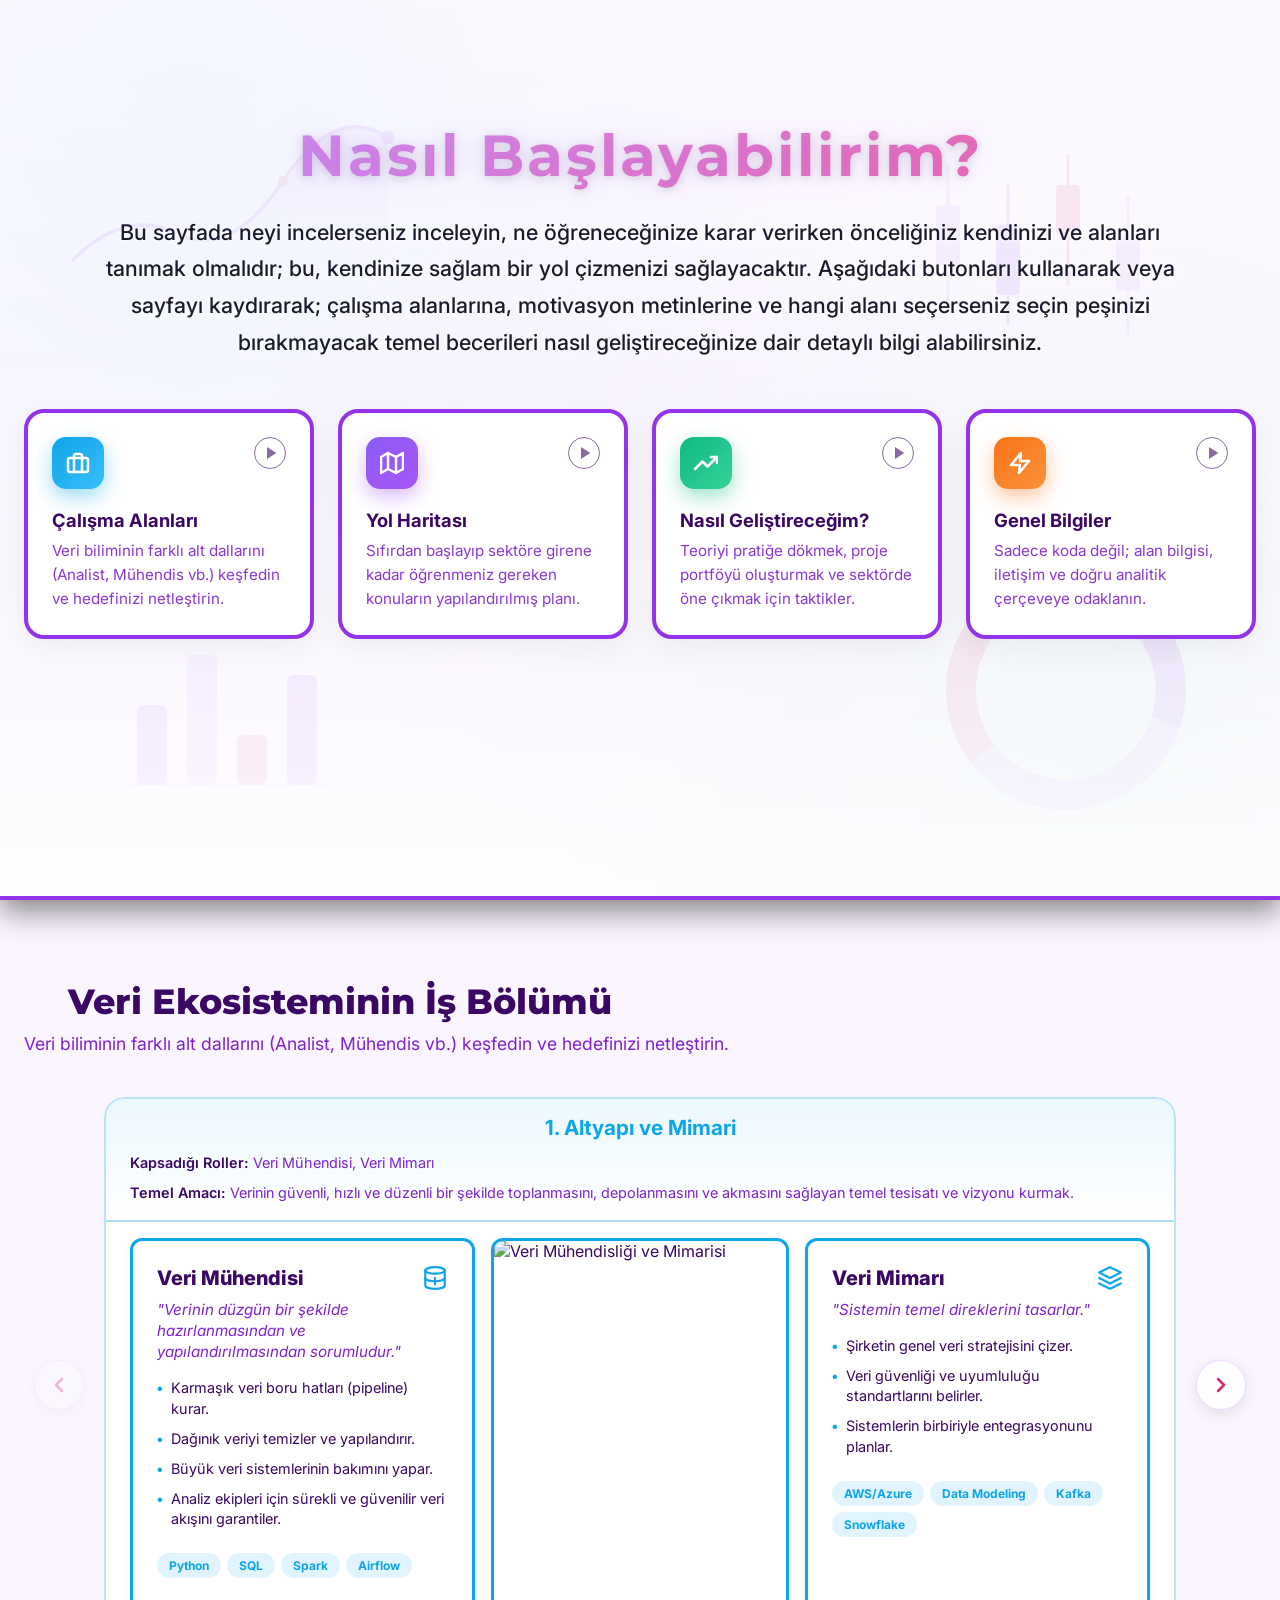
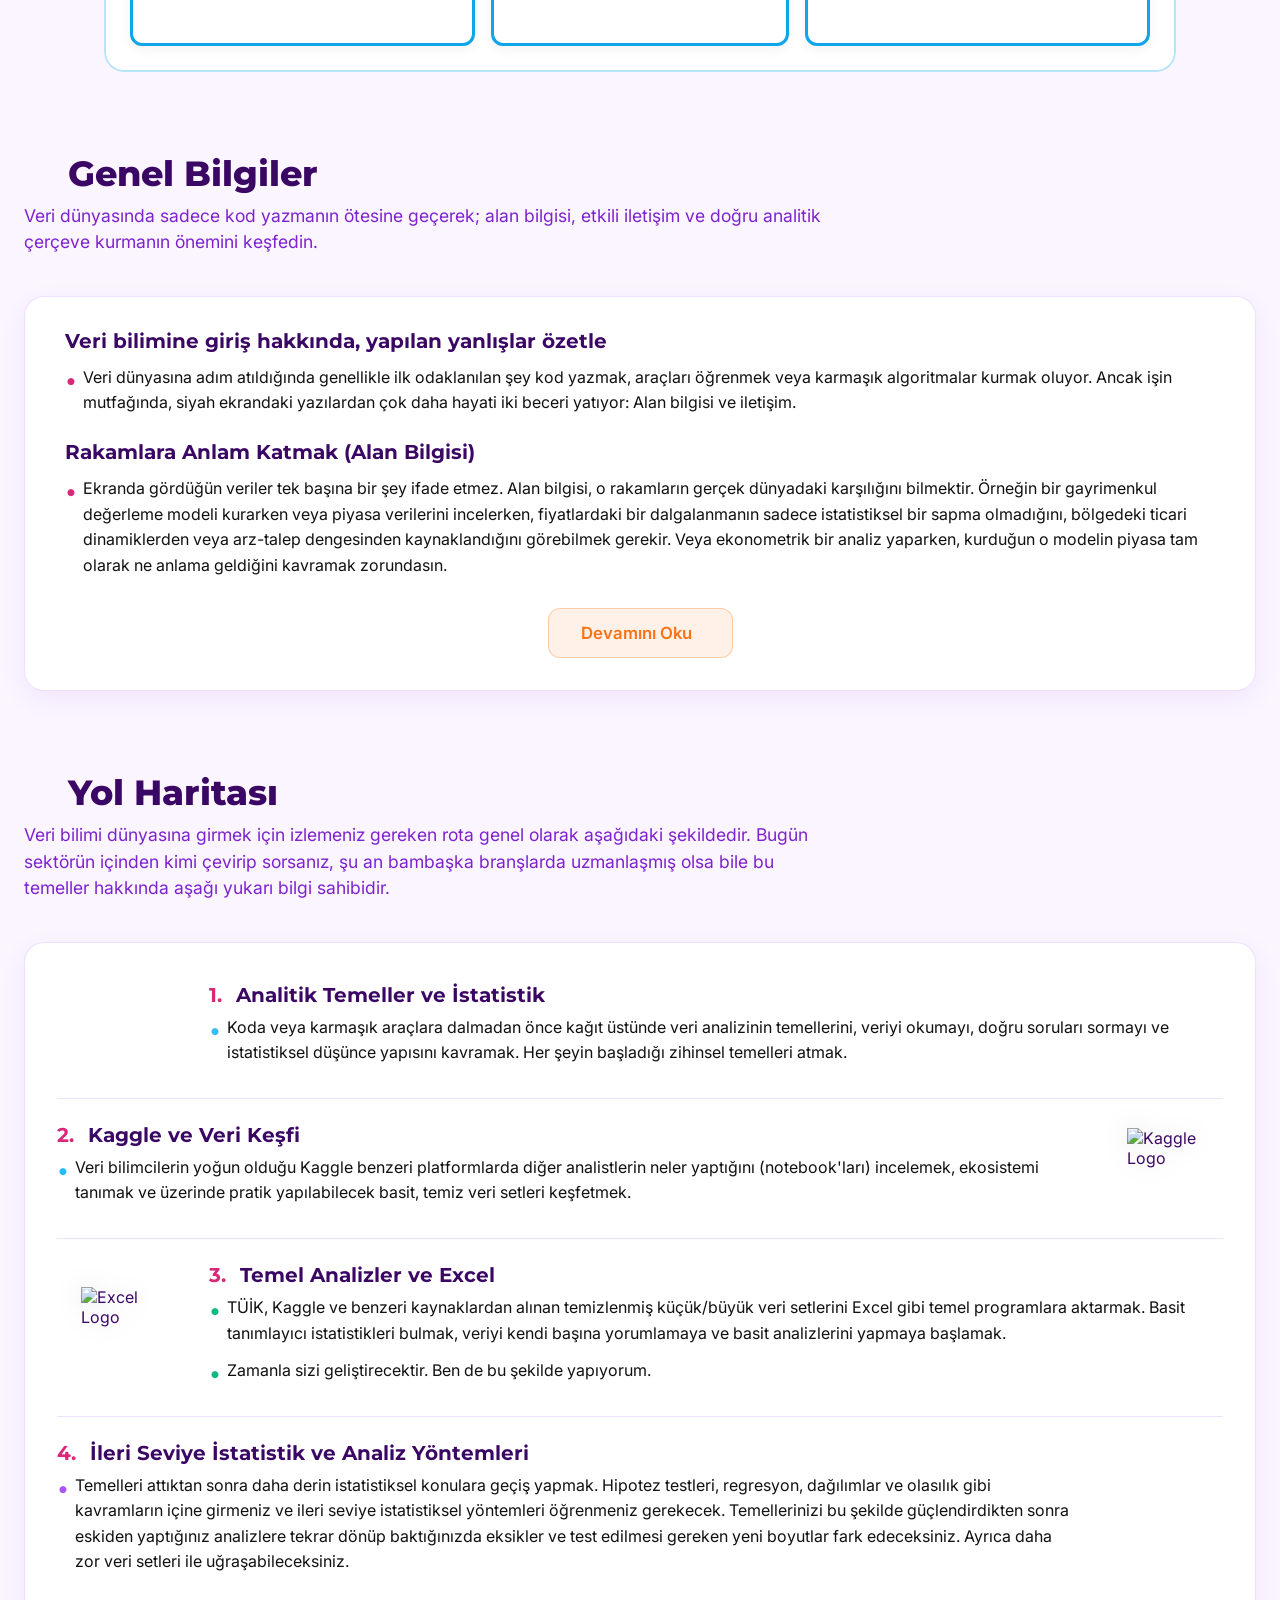
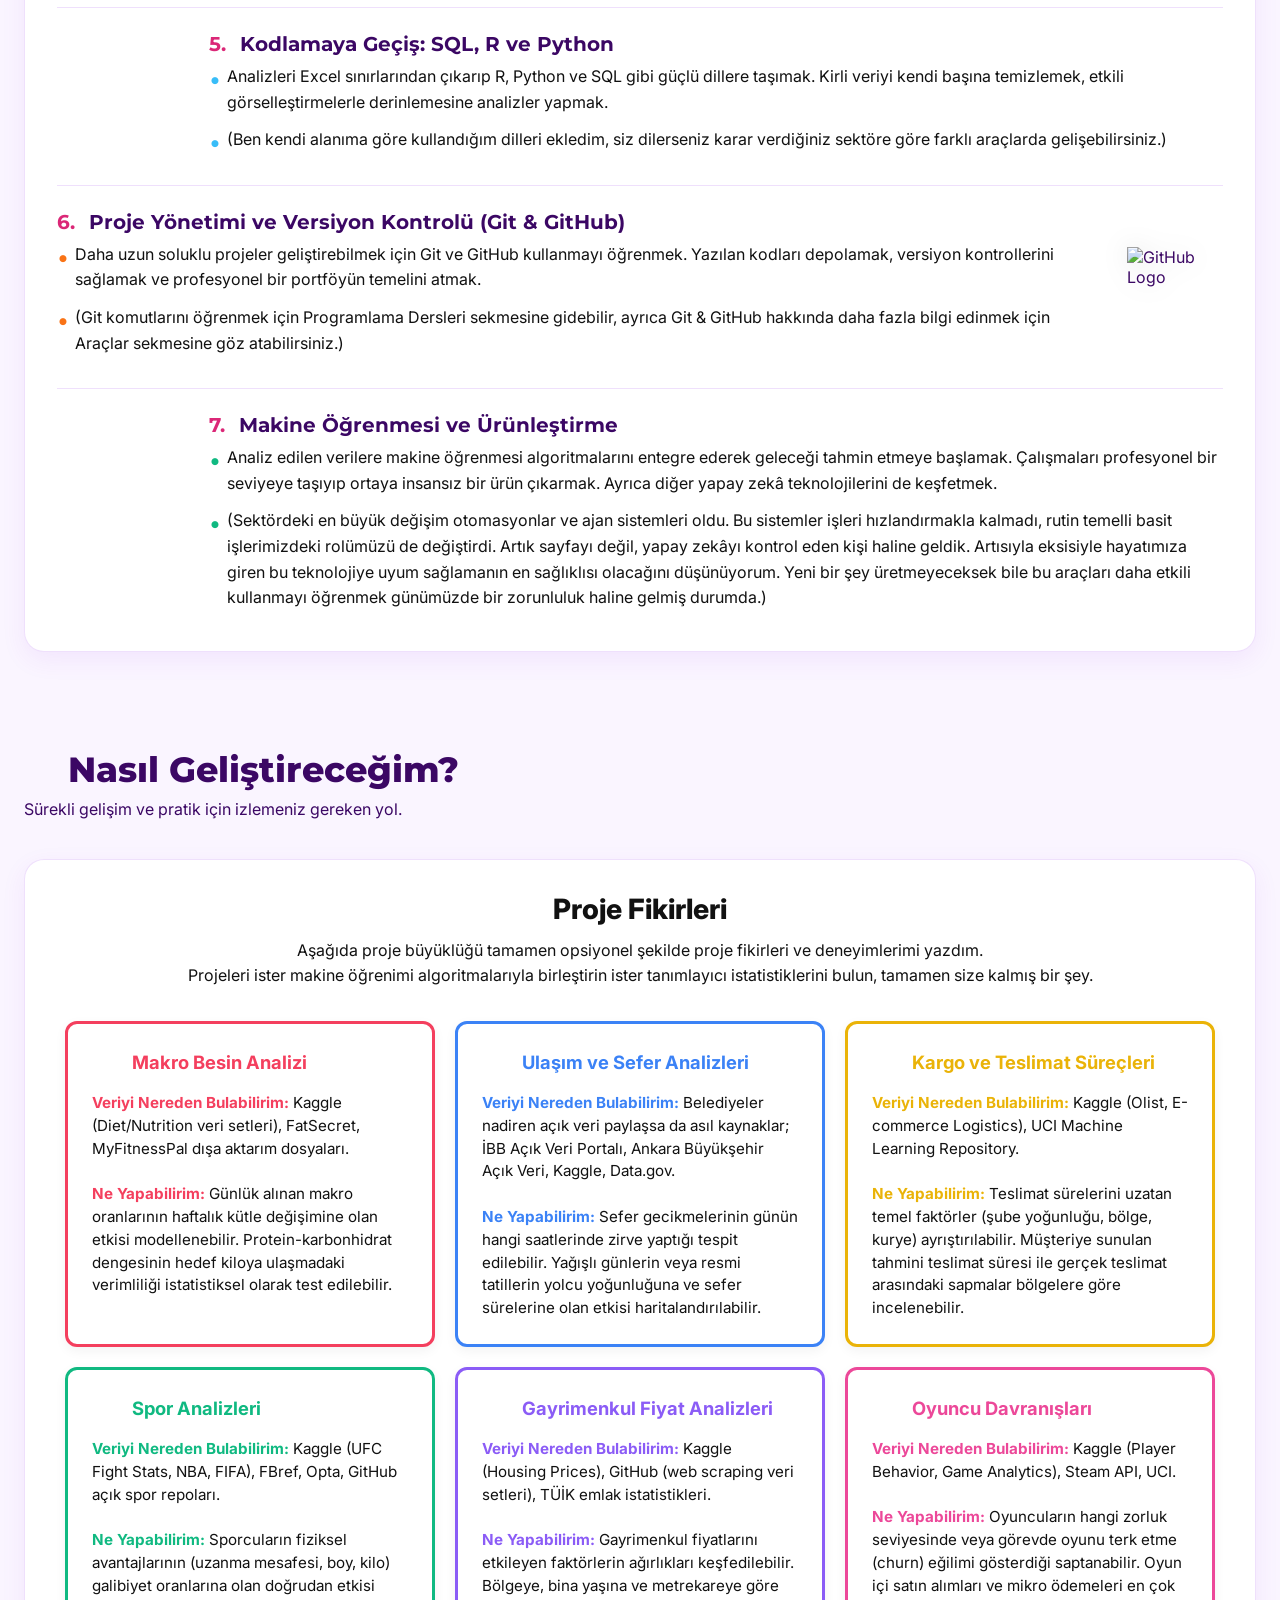
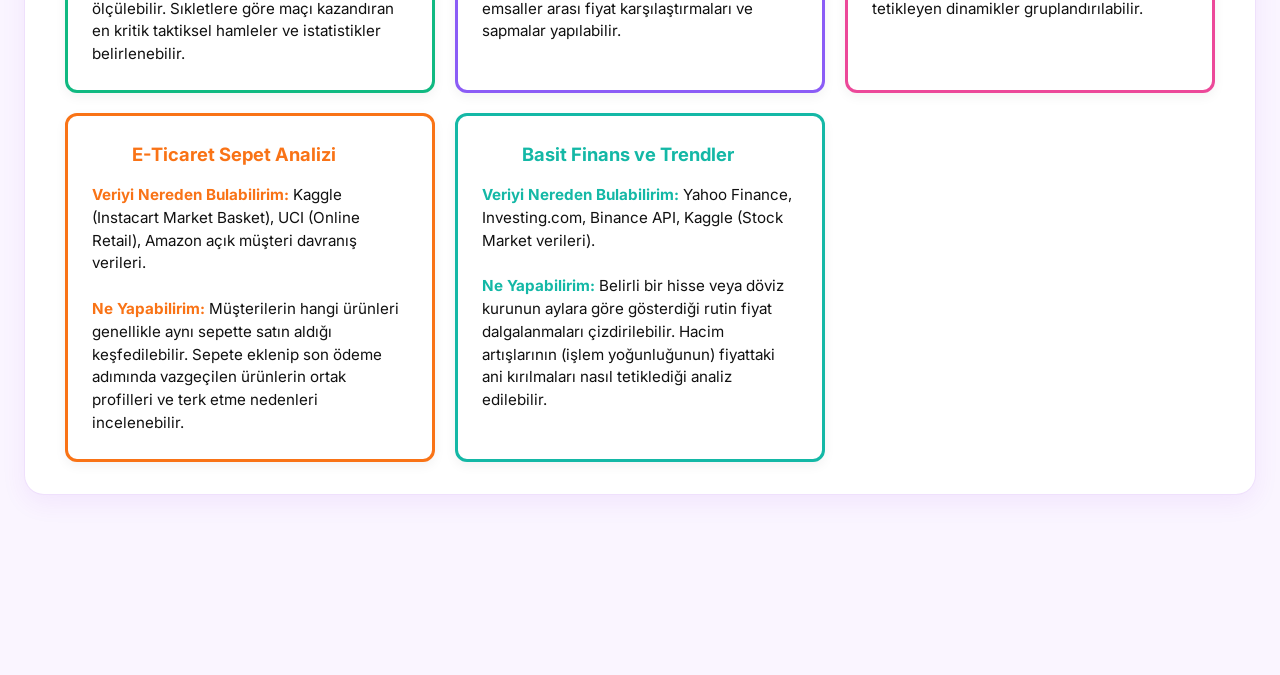
==== how_to_start/how_to_start.html @ 385cecb9 "Metin ve ikon düzeltmeleri" ====
<!DOCTYPE html>
<html lang="tr">
<head>
    <meta charset="UTF-8">
    <meta name="viewport" content="width=device-width, initial-scale=1.0">
    <title>Nasıl Başlayabilirim? | My Analyst LogBook</title>
    <link href="https://fonts.googleapis.com/css2?family=Inter:wght@300;400;500;600;700;800&family=Montserrat:wght@700;800;900&display=swap" rel="stylesheet">
    <link rel="stylesheet" href="../styles.css?v=3.4">
    <link rel="stylesheet" href="how_to_start.css">
</head>
<body>
    <script>
        (function () {
            const savedTheme = localStorage.getItem('analyst_theme') || 'theme-light-purple';
            if (savedTheme !== 'theme-dark') {
                document.body.classList.add(savedTheme);
            }
        })();
    </script>

    <!-- DİNAMİK ARKA PLAN GRAFİK AĞI (BG ANALYTICS MESH) -->
    <div class="bg-analytics-mesh">
        <!-- SVG 1: İniş Çıkış Trend Çizgisi (Line & Area Chart) -->
        <div class="bg-chart-item bg-chart-1">
            <svg viewBox="0 0 400 200" width="100%" height="100%" xmlns="http://www.w3.org/2000/svg">
                <defs>
                    <linearGradient id="bg-area-grad-1" x1="0" y1="0" x2="0" y2="1">
                        <stop offset="0%" stop-color="var(--neon-blue)" stop-opacity="0.4" />
                        <stop offset="100%" stop-color="var(--neon-blue)" stop-opacity="0.0" />
                    </linearGradient>
                </defs>
                <path d="M 10,180 Q 70,120 130,150 T 250,90 T 370,40 L 370,190 L 10,190 Z"
                    fill="url(#bg-area-grad-1)" />
                <path d="M 10,180 Q 70,120 130,150 T 250,90 T 370,40" fill="none" stroke="var(--neon-blue)"
                    stroke-width="4" stroke-linecap="round" />
                <circle cx="130" cy="150" r="6" fill="var(--neon-green)" />
                <circle cx="250" cy="90" r="6" fill="var(--neon-purple)" />
                <circle cx="370" cy="40" r="8" fill="var(--neon-blue)">
                    
                </circle>
            </svg>
        </div>

        <!-- SVG 2: Pasta / Donut Grafiği -->
        <div class="bg-chart-item bg-chart-2">
            <svg viewBox="0 0 200 200" width="100%" height="100%" xmlns="http://www.w3.org/2000/svg">
                <g transform="translate(100,100)">
                    <!-- Dilim 1 (%45) -->
                    <path d="M 0,-80 A 80,80 0 0,1 76,25 L 57,18 A 60,60 0 0,0 0,-60 Z" fill="var(--neon-blue)" />
                    <!-- Dilim 2 (%35) -->
                    <path d="M 76,25 A 80,80 0 0,1 -64,48 L -48,36 A 60,60 0 0,0 57,18 Z" fill="var(--neon-green)" />
                    <!-- Dilim 3 (%20) -->
                    <path d="M -64,48 A 80,80 0 0,1 0,-80 L 0,-60 A 60,60 0 0,0 -48,36 Z" fill="var(--neon-purple)" />
                    <circle cx="0" cy="0" r="45" fill="none" stroke="var(--glass-border)" stroke-width="2"
                        stroke-dasharray="5,5" />
                </g>
            </svg>
        </div>

        <!-- SVG 3: Sütun Grafiği (Bar Chart) -->
        <div class="bg-chart-item bg-chart-3">
            <svg viewBox="0 0 250 250" width="100%" height="100%" xmlns="http://www.w3.org/2000/svg">
                <!-- Arka plan grid çizgileri -->
                <line x1="20" y1="50" x2="230" y2="50" stroke="var(--glass-border)" stroke-width="1"
                    stroke-dasharray="4,4" />
                <line x1="20" y1="100" x2="230" y2="100" stroke="var(--glass-border)" stroke-width="1"
                    stroke-dasharray="4,4" />
                <line x1="20" y1="150" x2="230" y2="150" stroke="var(--glass-border)" stroke-width="1"
                    stroke-dasharray="4,4" />
                <line x1="20" y1="200" x2="230" y2="200" stroke="var(--glass-border)" stroke-width="2" />

                <!-- Sütun 1 -->
                <rect x="35" y="120" width="30" height="80" rx="6" fill="var(--neon-blue)">
                    
                    
                </rect>
                <!-- Sütun 2 -->
                <rect x="85" y="70" width="30" height="130" rx="6" fill="var(--neon-green)">
                    
                    
                </rect>
                <!-- Sütun 3 -->
                <rect x="135" y="150" width="30" height="50" rx="6" fill="var(--neon-purple)">
                    
                    
                </rect>
                <!-- Sütun 4 -->
                <rect x="185" y="90" width="30" height="110" rx="6" fill="var(--neon-blue)">
                    
                    
                </rect>
            </svg>
        </div>

        <!-- SVG 4: Mum & Radar Grafiği (Candlestick) -->
        <div class="bg-chart-item bg-chart-4">
            <svg viewBox="0 0 280 220" width="100%" height="100%" xmlns="http://www.w3.org/2000/svg">
                <!-- Mum 1 -->
                <line x1="50" y1="30" x2="50" y2="170" stroke="var(--neon-green)" stroke-width="3" />
                <rect x="38" y="70" width="24" height="60" rx="4" fill="var(--neon-green)" />

                <!-- Mum 2 -->
                <line x1="110" y1="50" x2="110" y2="190" stroke="var(--neon-blue)" stroke-width="3" />
                <rect x="98" y="90" width="24" height="70" rx="4" fill="var(--neon-blue)" />

                <!-- Mum 3 -->
                <line x1="170" y1="20" x2="170" y2="150" stroke="var(--neon-purple)" stroke-width="3" />
                <rect x="158" y="50" width="24" height="50" rx="4" fill="var(--neon-purple)" />

                <!-- Mum 4 -->
                <line x1="230" y1="60" x2="230" y2="200" stroke="var(--neon-green)" stroke-width="3" />
                <rect x="218" y="100" width="24" height="55" rx="4" fill="var(--neon-green)" />
            </svg>
        </div>
    </div>





    <!-- 16:9 Renkli Banner (Tam Ekran) -->
    <div class="hero-banner-169">
        <div class="hero-banner-bg"></div>
        <div class="hero-banner-overlay"></div>
        <div class="banner-content">
            <div class="banner-text-wrapper">
                <h1 class="hero-title custom-brand-title">Nasıl Başlayabilirim?</h1>
                <p class="hero-subtitle">
                    Bu sayfada neyi incelerseniz inceleyin, ne öğreneceğinize karar verirken önceliğiniz kendinizi ve alanları tanımak olmalıdır; bu, kendinize sağlam bir yol çizmenizi sağlayacaktır. Aşağıdaki butonları kullanarak veya sayfayı kaydırarak; çalışma alanlarına, motivasyon metinlerine ve hangi alanı seçerseniz seçin peşinizi bırakmayacak temel becerileri nasıl geliştireceğinize dair detaylı bilgi alabilirsiniz.
                </p>
            </div>
            <div class="hero-features-grid">
                <!-- Çalışma Alanları Kartı -->
                <a href="#calisma-alanlari" class="feature-card feature-blue">
                    <div class="feature-action-icon">
                        <svg xmlns="http://www.w3.org/2000/svg" width="16" height="16" viewBox="0 0 24 24" fill="currentColor" stroke="none">
                            <polygon points="6 3 20 12 6 21 6 3"></polygon>
                        </svg>
                    </div>
                    <div class="feature-icon">
                        <svg xmlns="http://www.w3.org/2000/svg" width="24" height="24" viewBox="0 0 24 24" fill="none" stroke="currentColor" stroke-width="2.5" stroke-linecap="round" stroke-linejoin="round">
                            <rect x="2" y="7" width="20" height="14" rx="2" ry="2"></rect>
                            <path d="M16 21V5a2 2 0 0 0-2-2h-4a2 2 0 0 0-2 2v16"></path>
                        </svg>
                    </div>
                    <div class="feature-content">
                        <h3>Çalışma Alanları</h3>
                        <p>Veri biliminin farklı alt dallarını (Analist, Mühendis vb.) keşfedin ve hedefinizi netleştirin.</p>
                    </div>
                </a>

                <!-- Yol Haritası Kartı -->
                <a href="#yol-haritasi" class="feature-card feature-purple">
                    <div class="feature-action-icon">
                        <svg xmlns="http://www.w3.org/2000/svg" width="16" height="16" viewBox="0 0 24 24" fill="currentColor" stroke="none">
                            <polygon points="6 3 20 12 6 21 6 3"></polygon>
                        </svg>
                    </div>
                    <div class="feature-icon">
                        <svg xmlns="http://www.w3.org/2000/svg" width="24" height="24" viewBox="0 0 24 24" fill="none" stroke="currentColor" stroke-width="2.5" stroke-linecap="round" stroke-linejoin="round">
                            <polygon points="1 6 1 22 8 18 16 22 23 18 23 2 16 6 8 2 1 6"></polygon>
                            <line x1="8" y1="2" x2="8" y2="18"></line>
                            <line x1="16" y1="6" x2="16" y2="22"></line>
                        </svg>
                    </div>
                    <div class="feature-content">
                        <h3>Yol Haritası</h3>
                        <p>Sıfırdan başlayıp sektöre girene kadar öğrenmeniz gereken konuların yapılandırılmış planı.</p>
                    </div>
                </a>

                <!-- Nasıl Geliştireceğim Kartı -->
                <a href="#nasil-gelistirecegim" class="feature-card feature-green">
                    <div class="feature-action-icon">
                        <svg xmlns="http://www.w3.org/2000/svg" width="16" height="16" viewBox="0 0 24 24" fill="currentColor" stroke="none">
                            <polygon points="6 3 20 12 6 21 6 3"></polygon>
                        </svg>
                    </div>
                    <div class="feature-icon">
                        <svg xmlns="http://www.w3.org/2000/svg" width="24" height="24" viewBox="0 0 24 24" fill="none" stroke="currentColor" stroke-width="2.5" stroke-linecap="round" stroke-linejoin="round">
                            <polyline points="23 6 13.5 15.5 8.5 10.5 1 18"></polyline>
                            <polyline points="17 6 23 6 23 12"></polyline>
                        </svg>
                    </div>
                    <div class="feature-content">
                        <h3>Nasıl Geliştireceğim?</h3>
                        <p>Teoriyi pratiğe dökmek, proje portföyü oluşturmak ve sektörde öne çıkmak için taktikler.</p>
                    </div>
                </a>

                <!-- Genel Kartı -->
                <a href="#genel" class="feature-card feature-orange">
                    <div class="feature-action-icon">
                        <svg xmlns="http://www.w3.org/2000/svg" width="16" height="16" viewBox="0 0 24 24" fill="currentColor" stroke="none">
                            <polygon points="6 3 20 12 6 21 6 3"></polygon>
                        </svg>
                    </div>
                    <div class="feature-icon">
                        <svg xmlns="http://www.w3.org/2000/svg" width="24" height="24" viewBox="0 0 24 24" fill="none" stroke="currentColor" stroke-width="2.5" stroke-linecap="round" stroke-linejoin="round">
                            <polygon points="13 2 3 14 12 14 11 22 21 10 12 10 13 2"></polygon>
                        </svg>
                    </div>
                    <div class="feature-content">
                        <h3>Genel Bilgiler</h3>
                        <p>Sadece koda değil; alan bilgisi, iletişim ve doğru analitik çerçeveye odaklanın.</p>
                    </div>
                </a>
            </div>
        </div>
    </div>

    <!-- ANA İÇERİK KAPSAYICISI -->
    <main class="main-container">
        <!-- 2. VERİ EKOSİSTEMİNİN İŞ BÖLÜMÜ -->
        <section class="ecosystem-section">
            <div class="section-header" id="calisma-alanlari">
                <h2 class="section-title">
                    <span class="icon-title" style="display: inline-flex; align-items: center;">
                        <i data-lucide="briefcase" style="width: 32px; height: 32px; color: #0ea5e9;"></i>
                    </span> 
                    Veri Ekosisteminin İş Bölümü
                </h2>
                <p class="section-desc">Veri biliminin farklı alt dallarını (Analist, Mühendis vb.) keşfedin ve hedefinizi netleştirin.</p>
            </div>
            
            <div class="ecosystem-carousel-wrapper">
        <button class="carousel-btn prev-btn" aria-label="Önceki" disabled>
            <svg xmlns="http://www.w3.org/2000/svg" width="24" height="24" viewBox="0 0 24 24" fill="none" stroke="currentColor" stroke-width="2.5" stroke-linecap="round" stroke-linejoin="round"><polyline points="15 18 9 12 15 6"></polyline></svg>
        </button>

        <div class="ecosystem-track-wrapper">
            <div class="ecosystem-container">
                
                <!-- 1. Altyapı ve Mimari -->
                <div class="ecosystem-card card-blue">
                    <div class="eco-header">
                        <h3 class="eco-title">1. Altyapı ve Mimari</h3>
                        <div class="eco-details">
                            <p><strong>Kapsadığı Roller:</strong> Veri Mühendisi, Veri Mimarı</p>
                            <p><strong>Temel Amacı:</strong> Verinin güvenli, hızlı ve düzenli bir şekilde toplanmasını, depolanmasını ve akmasını sağlayan temel tesisatı ve vizyonu kurmak.</p>
                        </div>
                    </div>
                    <div class="eco-body">
                        <!-- Veri Mühendisi Kartı -->
                        <div class="role-card">
                            <div class="role-header">
                                <h4 class="role-name">Veri Mühendisi</h4>
                                <div class="role-icon">
                                    <svg xmlns="http://www.w3.org/2000/svg" viewBox="0 0 24 24" fill="none" stroke="currentColor" stroke-width="2" stroke-linecap="round" stroke-linejoin="round">
                                        <ellipse cx="12" cy="5" rx="9" ry="3"></ellipse>
                                        <path d="M21 12c0 1.66-4 3-9 3s-9-1.34-9-3"></path>
                                        <path d="M3 5v14c0 1.66 4 3 9 3s9-1.34 9-3V5"></path>
                                        <polyline points="12 12 12 18"></polyline>
                                    </svg>
                                </div>
                            </div>
                            <div class="role-slogan">"Verinin düzgün bir şekilde hazırlanmasından ve yapılandırılmasından sorumludur."</div>
                            <ul class="role-tasks">
                                <li>Karmaşık veri boru hatları (pipeline) kurar.</li>
                                <li>Dağınık veriyi temizler ve yapılandırır.</li>
                                <li>Büyük veri sistemlerinin bakımını yapar.</li>
                                <li>Analiz ekipleri için sürekli ve güvenilir veri akışını garantiler.</li>
                            </ul>
                            <div class="role-tech">
                                <span>Python</span><span>SQL</span><span>Spark</span><span>Airflow</span>
                            </div>
                        </div>

                        <div class="role-card-image-placeholder">
                            <img src="images/data_arch_illustration.jpg" alt="Veri Mühendisliği ve Mimarisi">
                        </div>

                        <!-- Veri Mimarı Kartı -->
                        <div class="role-card">
                            <div class="role-header">
                                <h4 class="role-name">Veri Mimarı</h4>
                                <div class="role-icon">
                                    <svg xmlns="http://www.w3.org/2000/svg" viewBox="0 0 24 24" fill="none" stroke="currentColor" stroke-width="2" stroke-linecap="round" stroke-linejoin="round">
                                      <polygon points="12 2 2 7 12 12 22 7 12 2"></polygon>
                                      <polyline points="2 17 12 22 22 17"></polyline>
                                      <polyline points="2 12 12 17 22 12"></polyline>
                                    </svg>
                                </div>
                            </div>
                            <div class="role-slogan">"Sistemin temel direklerini tasarlar."</div>
                            <ul class="role-tasks">
                                <li>Şirketin genel veri stratejisini çizer.</li>
                                <li>Veri güvenliği ve uyumluluğu standartlarını belirler.</li>
                                <li>Sistemlerin birbiriyle entegrasyonunu planlar.</li>
                            </ul>
                            <div class="role-tech">
                                <span>AWS/Azure</span><span>Data Modeling</span><span>Kafka</span><span>Snowflake</span>
                            </div>
                        </div>
                    </div>
                </div>

                <!-- 2. Analiz ve Raporlama -->
                <div class="ecosystem-card card-purple">
                    <div class="eco-header">
                        <h3 class="eco-title">2. Analiz ve Raporlama</h3>
                        <div class="eco-details">
                            <p><strong>Kapsadığı Roller:</strong> Veri Analisti, İş Zekası Uzmanı (BI)</p>
                            <p><strong>Temel Amacı:</strong> Ham veriyi temizleyip görselleştirerek, yöneticilerin anlık durumu görmesini ve geçmişe dönük iş kararları almasını sağlamak.</p>
                        </div>
                    </div>
                    <div class="eco-body">
                        <!-- Veri Analisti Kartı -->
                        <div class="role-card">
                            <div class="role-header">
                                <h4 class="role-name">Veri Analisti</h4>
                                <div class="role-icon">
                                    <svg xmlns="http://www.w3.org/2000/svg" viewBox="0 0 24 24" fill="none" stroke="currentColor" stroke-width="2" stroke-linecap="round" stroke-linejoin="round">
                                      <line x1="18" y1="20" x2="18" y2="10"></line>
                                      <line x1="12" y1="20" x2="12" y2="4"></line>
                                      <line x1="6" y1="20" x2="6" y2="14"></line>
                                    </svg>
                                </div>
                            </div>
                            <div class="role-slogan">"Ham veriyi anlamlı içgörülere dönüştürür."</div>
                            <ul class="role-tasks">
                                <li>Veri setlerindeki eğilimleri ve anormallikleri keşfeder.</li>
                                <li>Geçmiş performansı analiz ederek iş stratejilerine yön verir.</li>
                                <li>Ekiplerin anlık durumları görebilmesi için raporlar hazırlar.</li>
                            </ul>
                            <div class="role-tech">
                                <span>SQL</span><span>Excel</span><span>Python</span><span>Tableau</span>
                            </div>
                        </div>

                        <div class="role-card-image-placeholder">
                            <img src="images/data_analysis_bi_env.jpg" alt="Veri Analizi ve İş Zekası">
                        </div>

                        <!-- İş Zekası Uzmanı Kartı -->
                        <div class="role-card">
                            <div class="role-header">
                                <h4 class="role-name">İş Zekası (BI)</h4>
                                <div class="role-icon">
                                    <svg xmlns="http://www.w3.org/2000/svg" viewBox="0 0 24 24" fill="none" stroke="currentColor" stroke-width="2" stroke-linecap="round" stroke-linejoin="round">
                                      <path d="M21.21 15.89A10 10 0 1 1 8 2.83"></path>
                                      <path d="M22 12A10 10 0 0 0 12 2v10z"></path>
                                    </svg>
                                </div>
                            </div>
                            <div class="role-slogan">"Karmaşık verileri görsel bir hikayeye çevirir."</div>
                            <ul class="role-tasks">
                                <li>Yöneticiler için anlık etkileşimli panolar (dashboard) geliştirir.</li>
                                <li>Farklı veri kaynaklarını birleştirerek merkeze bağlar.</li>
                                <li>Performans göstergelerinin (KPI) takibini otomatikleştirir.</li>
                            </ul>
                            <div class="role-tech">
                                <span>Power BI</span><span>Tableau</span><span>SQL</span><span>DAX</span>
                            </div>
                        </div>
                    </div>
                </div>

                <!-- 3. Gelecek Tahmini ve Yapay Zeka -->
                <div class="ecosystem-card card-green">
                    <div class="eco-header">
                        <h3 class="eco-title">3. Gelecek Tahmini ve Yapay Zeka</h3>
                        <div class="eco-details">
                            <p><strong>Kapsadığı Roller:</strong> Veri Bilimcisi, Yapay Zeka Mühendisi, Quant Analist</p>
                            <p><strong>Temel Amacı:</strong> İleri istatistik ve algoritmalar kullanarak "Gelecekte ne olacak?" sorusunu yanıtlamak, yapılandırılmamış verilerden (metin, görüntü vb.) yeni teknolojiler (LLM, RAG) üretmek.</p>
                        </div>
                    </div>
                    <div class="eco-body">
                        <!-- Veri Bilimcisi Kartı -->
                        <div class="role-card">
                            <div class="role-header">
                                <h4 class="role-name">Veri Bilimcisi</h4>
                                <div class="role-icon">
                                    <svg xmlns="http://www.w3.org/2000/svg" viewBox="0 0 24 24" fill="none" stroke="currentColor" stroke-width="2" stroke-linecap="round" stroke-linejoin="round">
                                      <path d="M21 16V8a2 2 0 0 0-1-1.73l-7-4a2 2 0 0 0-2 0l-7 4A2 2 0 0 0 3 8v8a2 2 0 0 0 1 1.73l7 4a2 2 0 0 0 2 0l7-4A2 2 0 0 0 21 16z"></path>
                                      <circle cx="12" cy="12" r="3"></circle>
                                    </svg>
                                </div>
                            </div>
                            <div class="role-slogan">"Veriden anlam ve gelecek tahminleri çıkarır."</div>
                            <ul class="role-tasks">
                                <li>İleri düzey istatistik ve makine öğrenmesi modelleri geliştirir.</li>
                                <li>"Gelecekte ne olacak?" (satış, risk vb.) sorusunu matematiksel olarak yanıtlar.</li>
                                <li>Büyük verilerden yeni stratejik fırsatlar ortaya çıkarır.</li>
                            </ul>
                            <div class="role-tech">
                                <span>Python</span><span>SQL</span><span>R</span><span>Scikit-learn</span><span>Pandas</span><span>TensorFlow</span>
                            </div>
                        </div>

                        <!-- Yapay Zeka Mühendisi Kartı -->
                        <div class="role-card">
                            <div class="role-header">
                                <h4 class="role-name">Yapay Zeka Mühendisi</h4>
                                <div class="role-icon">
                                    <svg xmlns="http://www.w3.org/2000/svg" viewBox="0 0 24 24" fill="none" stroke="currentColor" stroke-width="2" stroke-linecap="round" stroke-linejoin="round">
                                      <rect x="4" y="4" width="16" height="16" rx="2" ry="2"></rect>
                                      <rect x="9" y="9" width="6" height="6"></rect>
                                      <line x1="9" y1="1" x2="9" y2="4"></line>
                                      <line x1="15" y1="1" x2="15" y2="4"></line>
                                      <line x1="9" y1="20" x2="9" y2="23"></line>
                                      <line x1="15" y1="20" x2="15" y2="23"></line>
                                      <line x1="20" y1="9" x2="23" y2="9"></line>
                                      <line x1="20" y1="14" x2="23" y2="14"></line>
                                      <line x1="1" y1="9" x2="4" y2="9"></line>
                                      <line x1="1" y1="14" x2="4" y2="14"></line>
                                    </svg>
                                </div>
                            </div>
                            <div class="role-slogan">"Akıllı sistemler ve otonom teknolojiler inşa eder."</div>
                            <ul class="role-tasks">
                                <li>Doğal dil işleme (NLP) ve görüntü işleme (CV) modelleri kurar.</li>
                                <li>Şirket süreçlerine LLM (Örn: ChatGPT) tabanlı entegrasyonlar sağlar.</li>
                                <li>Karmaşık yapay zeka algoritmalarını ürünleştirir.</li>
                            </ul>
                            <div class="role-tech">
                                <span>Python</span><span>PyTorch</span><span>OpenAI API</span><span>LangChain</span><span>HuggingFace</span>
                            </div>
                        </div>

                        <!-- Quant Analist Kartı -->
                        <div class="role-card">
                            <div class="role-header">
                                <h4 class="role-name">Quant Analist</h4>
                                <div class="role-icon">
                                    <svg xmlns="http://www.w3.org/2000/svg" viewBox="0 0 24 24" fill="none" stroke="currentColor" stroke-width="2" stroke-linecap="round" stroke-linejoin="round">
                                      <polyline points="22 12 18 12 15 21 9 3 6 12 2 12"></polyline>
                                    </svg>
                                </div>
                            </div>
                            <div class="role-slogan">"Finansal piyasaları algoritmalarla okur."</div>
                            <ul class="role-tasks">
                                <li>Finansal veriler üzerinde karmaşık matematiksel modeller çalıştırır.</li>
                                <li>Algoritmik ticaret (algo-trading) stratejileri ve botları geliştirir.</li>
                                <li>Risk yönetimi ve ileri fiyatlama modelleri oluşturur.</li>
                                <li>Yatırım kararlarını algoritmalarla ve veriye dayalı olarak optimize eder.</li>
                            </ul>
                            <div class="role-tech">
                                <span>Python</span><span>R</span><span>C++</span><span>MATLAB</span>
                            </div>
                        </div>
                    </div>
                </div>

                <!-- 4. Ürünleştirme ve Operasyon -->
                <div class="ecosystem-card card-orange">
                    <div class="eco-header">
                        <h3 class="eco-title">4. Ürünleştirme ve Operasyon</h3>
                        <div class="eco-details">
                            <p><strong>Kapsadığı Roller:</strong> ML Mühendisi, MLOps Mühendisi</p>
                            <p><strong>Temel Amacı:</strong> Laboratuvar ortamında hazırlanan algoritmaları son kullanıcının saniyeler içinde erişebileceği canlı yazılımlara dönüştürmek ve bu sistemlerin sağlığını sürekli korumak.</p>
                        </div>
                    </div>
                    <div class="eco-body">
                        <!-- ML Mühendisi Kartı -->
                        <div class="role-card">
                            <div class="role-header">
                                <h4 class="role-name">ML Mühendisi</h4>
                                <div class="role-icon">
                                    <svg xmlns="http://www.w3.org/2000/svg" viewBox="0 0 24 24" fill="none" stroke="currentColor" stroke-width="2" stroke-linecap="round" stroke-linejoin="round">
                                      <polyline points="16 18 22 12 16 6"></polyline>
                                      <polyline points="8 6 2 12 8 18"></polyline>
                                    </svg>
                                </div>
                            </div>
                            <div class="role-slogan">"Laboratuvar modellerini canlıya taşır."</div>
                            <ul class="role-tasks">
                                <li>Algoritmaları yazılım mimarisine uygun hale getirir.</li>
                                <li>Modellerin üretim (production) ortamında hatasız çalışmasını sağlar.</li>
                                <li>Model tahminlerini API'ler aracılığıyla son kullanıcıya sunar.</li>
                            </ul>
                            <div class="role-tech">
                                <span>Python</span><span>FastAPI</span><span>Docker</span><span>C++</span><span>ONNX</span>
                            </div>
                        </div>

                        <!-- MLOps Görsel Alanı -->
                        <div class="role-card-image-placeholder">
                            <img src="images/ml_ops_env.jpg" alt="Makine Öğrenmesi Operasyonları (MLOps)">
                        </div>

                        <!-- MLOps Mühendisi Kartı -->
                        <div class="role-card">
                            <div class="role-header">
                                <h4 class="role-name">MLOps Mühendisi</h4>
                                <div class="role-icon">
                                    <svg xmlns="http://www.w3.org/2000/svg" viewBox="0 0 24 24" fill="none" stroke="currentColor" stroke-width="2" stroke-linecap="round" stroke-linejoin="round">
                                      <polyline points="1 4 1 10 7 10"></polyline>
                                      <path d="M3.51 15a9 9 0 1 0 2.13-9.36L1 10"></path>
                                    </svg>
                                </div>
                            </div>
                            <div class="role-slogan">"Yapay zekanın yaşam döngüsünü yönetir."</div>
                            <ul class="role-tasks">
                                <li>Makine öğrenmesi sistemlerinin sürekli entegrasyon (CI/CD) süreçlerini kurar.</li>
                                <li>Canlıdaki modellerin performansını (data drift) monitörler.</li>
                                <li>Yapay zeka altyapı maliyetlerini ve sunucu yönetimini optimize eder.</li>
                            </ul>
                            <div class="role-tech">
                                <span>Kubernetes</span><span>MLflow</span><span>AWS/GCP</span><span>Terraform</span>
                            </div>
                        </div>
                    </div>
                </div>
                </div>
            </div>
        <button class="carousel-btn next-btn" aria-label="Sonraki">
            <svg xmlns="http://www.w3.org/2000/svg" width="24" height="24" viewBox="0 0 24 24" fill="none" stroke="currentColor" stroke-width="2.5" stroke-linecap="round" stroke-linejoin="round"><polyline points="9 18 15 12 9 6"></polyline></svg>
        </button>
    </div>
</section>

        <!-- 3. GENEL BİLGİLER -->
        <section class="general-info-section">
            <div class="section-header" id="genel">
                <h2 class="section-title">
                    <span class="icon-title" style="display: inline-flex; align-items: center;">
                        <i data-lucide="zap" style="width: 32px; height: 32px; color: #f97316;"></i>
                    </span> 
                    Genel Bilgiler
                </h2>
                <p class="section-desc">Veri dünyasında sadece kod yazmanın ötesine geçerek; alan bilgisi, etkili iletişim ve doğru analitik çerçeve kurmanın önemini keşfedin.</p>
            </div>
            
            <div class="gi-card">
                <h3 class="gi-subtitle" style="margin-top: 0;">Veri bilimine giriş hakkında, yapılan yanlışlar özetle</h3>
                <p>Veri dünyasına adım atıldığında genellikle ilk odaklanılan şey kod yazmak, araçları öğrenmek veya karmaşık algoritmalar kurmak oluyor. Ancak işin mutfağında, siyah ekrandaki yazılardan çok daha hayati iki beceri yatıyor: Alan bilgisi ve iletişim.</p>
                
                <h3 class="gi-subtitle">Rakamlara Anlam Katmak (Alan Bilgisi)</h3>
                <p>Ekranda gördüğün veriler tek başına bir şey ifade etmez. Alan bilgisi, o rakamların gerçek dünyadaki karşılığını bilmektir. Örneğin bir gayrimenkul değerleme modeli kurarken veya piyasa verilerini incelerken, fiyatlardaki bir dalgalanmanın sadece istatistiksel bir sapma olmadığını, bölgedeki ticari dinamiklerden veya arz-talep dengesinden kaynaklandığını görebilmek gerekir. Veya ekonometrik bir analiz yaparken, kurduğun o modelin piyasa tam olarak ne anlama geldiğini kavramak zorundasın.</p>
                
                <div id="giHiddenContent" style="display: none;">
                    <p>Mesele sadece veriyi temizlemek değil, o verinin arkasında yatan hikayeyi okuyabilmektir. Ancak bu şekilde analizlerin sadece doğru bir matematik hesabı olmaktan çıkıp, iş dünyasında gerçek bir stratejiye dönüşür.</p>
                    
                    <h3 class="gi-subtitle">Analizi Karşıya Aktarabilmek (Görsel İletişim)</h3>
                    <p>Harika bir analiz yaptın, günlerce uğraşıp kod yazdın ve gizli kalmış bir trendi keşfettin diyelim. Eğer bunu karşı tarafa anlatamıyorsan, o analizin masada hiçbir ağırlığı kalmaz.</p>
                    
                    <p>Bir yöneticiye, patrona veya müşteriye gidip karmaşık veri modellerinden, istatistiksel terimlerden veya yazdığın sorgulardan bahsetmek iletişimi koparır. Senin asıl görevin, o karmaşık tabloları iş dünyasının anlayacağı sade bir dille tercüme eden bir köprü olmaktır. İnsanların duymak istediği şey arka planda çalışan kodlar değil, "Bu veriye göre bundan sonra ne yapmalıyız" sorusunun net cevabıdır. Bu sebeple, veri görselleştirme ve veriyi okuyabilmek işin temelidir aslında.</p>
                    
                    <p>Veri dünyasına adım atan pek çok kişinin ilk refleksi, bir veri setini görür görmez heyecanla kod editörünü açmak oluyor, ben dahil bu arada. Ancak işin aslı şudur: Kod yazmak sadece bir araçtır; asıl mesele o kodu neden yazdığını bilmektir. Analitik temelleri kod yazmadan önce oturtmak, bir binanın temelini atmak gibidir. Temel zayıfsa, kullandığın malzemenin (kodun) ne kadar şık olduğunun bir önemi kalmaz. İşe her zaman "Biz şu an tam olarak neyi çözmeye çalışıyoruz?" sorusuyla başlamalısın. Örneğin, bir ekonometrik model kurarken veya bir gayrimenkulün piyasa değerlemesini yapacak bir algoritma tasarlarken, elindeki veri setine körü körüne dalarsan saatlerce uğraşıp tamamen anlamsız sonuçlar üretebilirsin. Analize başlamadan önce problemi parçalara ayırmak, hangi değişkenlerin gerçekten önemli olabileceğini mantıksal olarak kurgulamak zorundasın. Unutma; yanlış soruya verilen mükemmel bir teknik cevap, günün sonunda hiçbir işe yaramaz.</p>
                    
                    <h3 class="gi-subtitle">Veride Kaybolmamak İçin Çerçeve Çizmek</h3>
                    
                    <p>Veri setiyle yüzleşmeden önce kafanda bir harita olmalı. "Eğer şu faktör değişirse, sonuç muhtemelen böyle etkilenecek" şeklinde hipotezler kurabilmelisin. Klavyenin başına geçmeden önce sürecin akışını zihninde (veya bir kağıt üzerinde) çizmek, neyi aradığını bilerek yola çıkmanı sağlar. Bu zihinsel hazırlık yapılmadığında, milyonlarca satırlık verinin içinde kaybolmak ve tamamen tesadüfi olan rakamları anlamlı bir trend sanmak çok kolaydır.</p>
                    
                    <p>Kısacası, kodlama ve araçlar seni masaya oturtur. Ama o masada söz sahibi olmanı, fikirlerinin değer görmesini sağlayan şey sektörü ne kadar iyi tanıdığın ve bulgularını insanlara ne kadar net aktarabildiğindir.</p>
                </div>
                
                <button class="gi-read-more-btn" id="giReadMoreBtn" onclick="toggleGIContent()">
                    <span>Devamını Oku</span>
                    <i data-lucide="chevron-down"></i>
                </button>
            </div>
            
        </section>

        <!-- 4. YOL HARİTASI -->
        <section class="roadmap-section">
            <div class="section-header" id="yol-haritasi">
                <h2 class="section-title">
                    <span class="icon-title" style="display: inline-flex; align-items: center;">
                        <i data-lucide="map" style="width: 32px; height: 32px; color: #a855f7;"></i>
                    </span> 
                    Yol Haritası
                </h2>
                <p class="section-desc">Veri bilimi dünyasına girmek için izlemeniz gereken rota genel olarak aşağıdaki şekildedir. Bugün sektörün içinden kimi çevirip sorsanız, şu an bambaşka branşlarda uzmanlaşmış olsa bile bu temeller hakkında aşağı yukarı bilgi sahibidir.</p>
            </div>
            
            <div class="gi-card roadmap-card">
                <div class="minimal-zigzag-container">
                    
                    <!-- Adım 1 -->
                    <div class="mz-row reverse" style="--step-color: #38bdf8;">
                        <div class="mz-text">
                            <h3><span>1.</span> Analitik Temeller ve İstatistik</h3>
                            <p>Koda veya karmaşık araçlara dalmadan önce kağıt üstünde veri analizinin temellerini, veriyi okumayı, doğru soruları sormayı ve istatistiksel düşünce yapısını kavramak. Her şeyin başladığı zihinsel temelleri atmak.</p>
                        </div>
                        <div class="mz-image">
                            <i data-lucide="line-chart" style="color: #38bdf8;"></i>
                        </div>
                    </div>
                    
                    <!-- Adım 2 -->
                    <div class="mz-row" style="--step-color: #20BEFF;">
                        <div class="mz-text">
                            <h3><span>2.</span> Kaggle ve Veri Keşfi</h3>
                            <p>Veri bilimcilerin yoğun olduğu Kaggle benzeri platformlarda diğer analistlerin neler yaptığını (notebook'ları) incelemek, ekosistemi tanımak ve üzerinde pratik yapılabilecek basit, temiz veri setleri keşfetmek.</p>
                        </div>
                        <div class="mz-image">
                            <img src="images/kaggle-logo.svg" alt="Kaggle Logo" />
                        </div>
                    </div>
                    
                    <!-- Adım 3 -->
                    <div class="mz-row reverse" style="--step-color: #10b981;">
                        <div class="mz-text">
                            <h3><span>3.</span> Temel Analizler ve Excel</h3>
                            <p>TÜİK, Kaggle ve benzeri kaynaklardan alınan temizlenmiş küçük/büyük veri setlerini Excel gibi temel programlara aktarmak. Basit tanımlayıcı istatistikleri bulmak, veriyi kendi başına yorumlamaya ve basit analizlerini yapmaya başlamak.</p>
                            <p>Zamanla sizi geliştirecektir. Ben de bu şekilde yapıyorum.</p>
                        </div>
                        <div class="mz-image">
                            <img src="images/excel-logo.svg" alt="Excel Logo" />
                        </div>
                    </div>
                    
                    <!-- Adım 4 -->
                    <div class="mz-row" style="--step-color: #a855f7;">
                        <div class="mz-text">
                            <h3><span>4.</span> İleri Seviye İstatistik ve Analiz Yöntemleri</h3>
                            <p>Temelleri attıktan sonra daha derin istatistiksel konulara geçiş yapmak. Hipotez testleri, regresyon, dağılımlar ve olasılık gibi kavramların içine girmeniz ve ileri seviye istatistiksel yöntemleri öğrenmeniz gerekecek. Temellerinizi bu şekilde güçlendirdikten sonra eskiden yaptığınız analizlere tekrar dönüp baktığınızda eksikler ve test edilmesi gereken yeni boyutlar fark edeceksiniz. Ayrıca daha zor veri setleri ile uğraşabileceksiniz.</p>
                        </div>
                        <div class="mz-image">
                            <i data-lucide="pie-chart" style="color: #a855f7;"></i>
                        </div>
                    </div>
                    
                    <!-- Adım 5 -->
                    <div class="mz-row reverse" style="--step-color: #38bdf8;">
                        <div class="mz-text">
                            <h3><span>5.</span> Kodlamaya Geçiş: SQL, R ve Python</h3>
                            <p>Analizleri Excel sınırlarından çıkarıp R, Python ve SQL gibi güçlü dillere taşımak. Kirli veriyi kendi başına temizlemek, etkili görselleştirmelerle derinlemesine analizler yapmak.</p>
                            <p>(Ben kendi alanıma göre kullandığım dilleri ekledim, siz dilerseniz karar verdiğiniz sektöre göre farklı araçlarda gelişebilirsiniz.)</p>
                        </div>
                        <div class="mz-image">
                            <i data-lucide="code" style="color: #38bdf8;"></i>
                        </div>
                    </div>
                    
                    <!-- Adım 6 -->
                    <div class="mz-row" style="--step-color: #f97316;">
                        <div class="mz-text">
                            <h3><span>6.</span> Proje Yönetimi ve Versiyon Kontrolü (Git & GitHub)</h3>
                            <p>Daha uzun soluklu projeler geliştirebilmek için Git ve GitHub kullanmayı öğrenmek. Yazılan kodları depolamak, versiyon kontrollerini sağlamak ve profesyonel bir portföyün temelini atmak.</p>
                            <p>(Git komutlarını öğrenmek için Programlama Dersleri sekmesine gidebilir, ayrıca Git & GitHub hakkında daha fazla bilgi edinmek için Araçlar sekmesine göz atabilirsiniz.)</p>
                        </div>
                        <div class="mz-image">
                            <img src="images/github-logo.svg" alt="GitHub Logo" />
                        </div>
                    </div>
                    
                    <!-- Adım 7 -->
                    <div class="mz-row reverse" style="--step-color: #10b981;">
                        <div class="mz-text">
                            <h3><span>7.</span> Makine Öğrenmesi ve Ürünleştirme</h3>
                            <p>Analiz edilen verilere makine öğrenmesi algoritmalarını entegre ederek geleceği tahmin etmeye başlamak. Çalışmaları profesyonel bir seviyeye taşıyıp ortaya insansız bir ürün çıkarmak. Ayrıca diğer yapay zekâ teknolojilerini de keşfetmek.</p>
                            <p>(Sektördeki en büyük değişim otomasyonlar ve ajan sistemleri oldu. Bu sistemler işleri hızlandırmakla kalmadı, rutin temelli basit işlerimizdeki rolümüzü de değiştirdi. Artık sayfayı değil, yapay zekâyı kontrol eden kişi haline geldik. Artısıyla eksisiyle hayatımıza giren bu teknolojiye uyum sağlamanın en sağlıklısı olacağını düşünüyorum. Yeni bir şey üretmeyeceksek bile bu araçları daha etkili kullanmayı öğrenmek günümüzde bir zorunluluk haline gelmiş durumda.)</p>
                        </div>
                        <div class="mz-image">
                            <i data-lucide="bot" style="color: #10b981;"></i>
                        </div>
                    </div>
                </div>
            </div>
        </section>

        <section class="general-info-section" style="padding-bottom: 80px; margin-top: 16px;">
            <div class="section-header" id="nasil-gelistirecegim">
                <h2 class="section-title">
                    <span class="icon-title" style="display: inline-flex; align-items: center;">
                        <i data-lucide="trending-up" style="width: 32px; height: 32px; color: #f97316;"></i>
                    </span> 
                    Nasıl Geliştireceğim?
                </h2>
                <p class="section-subtitle">Sürekli gelişim ve pratik için izlemeniz gereken yol.</p>
            </div>
            <div class="gi-card">
                <h3 style="color: #111111; font-size: 1.75rem; font-weight: 800; text-align: center; margin-top: 0; margin-bottom: 12px;">Proje Fikirleri</h3>
                <div style="text-align: center; font-size: 1rem; line-height: 1.6; color: #111111; margin-bottom: 32px;">
                    Aşağıda proje büyüklüğü tamamen opsiyonel şekilde proje fikirleri ve deneyimlerimi yazdım.<br>Projeleri ister makine öğrenimi algoritmalarıyla birleştirin ister tanımlayıcı istatistiklerini bulun, tamamen size kalmış bir şey.
                </div>
                <div class="project-cards-grid">
                    <div class="project-card" style="--project-color: #f43f5e;">
                        <div class="project-card-header">
                            <i data-lucide="dumbbell"></i>
                            <h4>Makro Besin Analizi</h4>
                        </div>
                        <p><strong>Veriyi Nereden Bulabilirim:</strong> Kaggle (Diet/Nutrition veri setleri), FatSecret, MyFitnessPal dışa aktarım dosyaları.<br><br><strong>Ne Yapabilirim:</strong> Günlük alınan makro oranlarının haftalık kütle değişimine olan etkisi modellenebilir. Protein-karbonhidrat dengesinin hedef kiloya ulaşmadaki verimliliği istatistiksel olarak test edilebilir.</p>
                    </div>

                    <div class="project-card" style="--project-color: #3b82f6;">
                        <div class="project-card-header">
                            <i data-lucide="bus"></i>
                            <h4>Ulaşım ve Sefer Analizleri</h4>
                        </div>
                        <p><strong>Veriyi Nereden Bulabilirim:</strong> Belediyeler nadiren açık veri paylaşsa da asıl kaynaklar; İBB Açık Veri Portalı, Ankara Büyükşehir Açık Veri, Kaggle, Data.gov.<br><br><strong>Ne Yapabilirim:</strong> Sefer gecikmelerinin günün hangi saatlerinde zirve yaptığı tespit edilebilir. Yağışlı günlerin veya resmi tatillerin yolcu yoğunluğuna ve sefer sürelerine olan etkisi haritalandırılabilir.</p>
                    </div>

                    <div class="project-card" style="--project-color: #eab308;">
                        <div class="project-card-header">
                            <i data-lucide="package"></i>
                            <h4>Kargo ve Teslimat Süreçleri</h4>
                        </div>
                        <p><strong>Veriyi Nereden Bulabilirim:</strong> Kaggle (Olist, E-commerce Logistics), UCI Machine Learning Repository.<br><br><strong>Ne Yapabilirim:</strong> Teslimat sürelerini uzatan temel faktörler (şube yoğunluğu, bölge, kurye) ayrıştırılabilir. Müşteriye sunulan tahmini teslimat süresi ile gerçek teslimat arasındaki sapmalar bölgelere göre incelenebilir.</p>
                    </div>

                    <div class="project-card" style="--project-color: #10b981;">
                        <div class="project-card-header">
                            <i data-lucide="trophy"></i>
                            <h4>Spor Analizleri</h4>
                        </div>
                        <p><strong>Veriyi Nereden Bulabilirim:</strong> Kaggle (UFC Fight Stats, NBA, FIFA), FBref, Opta, GitHub açık spor repoları.<br><br><strong>Ne Yapabilirim:</strong> Sporcuların fiziksel avantajlarının (uzanma mesafesi, boy, kilo) galibiyet oranlarına olan doğrudan etkisi ölçülebilir. Sıkletlere göre maçı kazandıran en kritik taktiksel hamleler ve istatistikler belirlenebilir.</p>
                    </div>

                    <div class="project-card" style="--project-color: #8b5cf6;">
                        <div class="project-card-header">
                            <i data-lucide="building"></i>
                            <h4>Gayrimenkul Fiyat Analizleri</h4>
                        </div>
                        <p><strong>Veriyi Nereden Bulabilirim:</strong> Kaggle (Housing Prices), GitHub (web scraping veri setleri), TÜİK emlak istatistikleri.<br><br><strong>Ne Yapabilirim:</strong> Gayrimenkul fiyatlarını etkileyen faktörlerin ağırlıkları keşfedilebilir. Bölgeye, bina yaşına ve metrekareye göre emsaller arası fiyat karşılaştırmaları ve sapmalar yapılabilir.</p>
                    </div>

                    <div class="project-card" style="--project-color: #ec4899;">
                        <div class="project-card-header">
                            <i data-lucide="gamepad-2"></i>
                            <h4>Oyuncu Davranışları</h4>
                        </div>
                        <p><strong>Veriyi Nereden Bulabilirim:</strong> Kaggle (Player Behavior, Game Analytics), Steam API, UCI.<br><br><strong>Ne Yapabilirim:</strong> Oyuncuların hangi zorluk seviyesinde veya görevde oyunu terk etme (churn) eğilimi gösterdiği saptanabilir. Oyun içi satın alımları ve mikro ödemeleri en çok tetikleyen dinamikler gruplandırılabilir.</p>
                    </div>

                    <div class="project-card" style="--project-color: #f97316;">
                        <div class="project-card-header">
                            <i data-lucide="shopping-bag"></i>
                            <h4>E-Ticaret Sepet Analizi</h4>
                        </div>
                        <p><strong>Veriyi Nereden Bulabilirim:</strong> Kaggle (Instacart Market Basket), UCI (Online Retail), Amazon açık müşteri davranış verileri.<br><br><strong>Ne Yapabilirim:</strong> Müşterilerin hangi ürünleri genellikle aynı sepette satın aldığı keşfedilebilir. Sepete eklenip son ödeme adımında vazgeçilen ürünlerin ortak profilleri ve terk etme nedenleri incelenebilir.</p>
                    </div>

                    <div class="project-card" style="--project-color: #14b8a6;">
                        <div class="project-card-header">
                            <i data-lucide="trending-up"></i>
                            <h4>Basit Finans ve Trendler</h4>
                        </div>
                        <p><strong>Veriyi Nereden Bulabilirim:</strong> Yahoo Finance, Investing.com, Binance API, Kaggle (Stock Market verileri).<br><br><strong>Ne Yapabilirim:</strong> Belirli bir hisse veya döviz kurunun aylara göre gösterdiği rutin fiyat dalgalanmaları çizdirilebilir. Hacim artışlarının (işlem yoğunluğunun) fiyattaki ani kırılmaları nasıl tetiklediği analiz edilebilir.</p>
                    </div>
                </div>
            </div>
        </section>
    </main>



    <script src="../js/components.js"></script>
    <script src="../js/nav.js"></script>
    <script src="../js/modal.js"></script>
    <script src="../js/script.js"></script>
    <script src="how_to_start.js"></script>
    <script src="search.js"></script>
</body>
</html>
---- styles.css ----
/* ==========================================================================
   STYLES.CSS - ANALYST ROADMAP (ULTIMATE PREMIUM DESIGN)
   ========================================================================== */

* {
    box-sizing: border-box;
    margin: 0;
    padding: 0;
}

:root {
    --bg-dark: #090e17;
    --bg-card: rgba(18, 27, 44, 0.92);
    --glass-bg: rgba(18, 27, 44, 0.95);
    --glass-border: rgba(255, 255, 255, 0.08);
    --glass-border-hover: rgba(56, 189, 248, 0.3);
    
    --neon-blue: #38bdf8;
      --neon-orange: color-mix(in srgb, #38bdf8 65%, #fb923c);
    --neon-blue-glow: rgba(56, 189, 248, 0.4);
    --neon-green: #34d399;
    --neon-green-glow: rgba(52, 211, 153, 0.4);
    --neon-purple: #c084fc;
    --neon-yellow: #fbbf24;
    --neon-red: #f87171;
    --neon-orange: #fb923c;
    
    --text-main: #f8fafc;
    --text-muted: #94a3b8;
    
    --font-main: 'Inter', sans-serif;
    --font-title: 'Montserrat', sans-serif;

    /* Dinamik Arayüz Arka Plan & Gölge Değişkenleri */
    --header-bg: rgba(9, 14, 23, 1);
    --modal-bg: rgba(15, 23, 42, 0.97);
    --close-bg: rgba(255, 255, 255, 0.06);
    --mobile-menu-bg: rgba(9, 14, 23, 1);
    --mobile-item-bg: rgba(255, 255, 255, 0.05);
    --nav-btn-hover-bg: rgba(255, 255, 255, 0.06);
    --shadow-glass: 0 10px 30px rgba(0, 0, 0, 0.5);
    --shadow-card: 0 8px 25px rgba(0, 0, 0, 0.4);
    --shadow-card-hover: 0 15px 35px rgba(0, 0, 0, 0.6);

    --bg-inner-box: rgba(0, 0, 0, 0.35);
    --border-inner-box: rgba(255, 255, 255, 0.15);
    --bg-input: rgba(255, 255, 255, 0.04);
    --bg-input-focus: rgba(255, 255, 255, 0.07);
    --bg-filter-btn: rgba(255, 255, 255, 0.05);
    --bg-filter-btn-hover: rgba(255, 255, 255, 0.1);

    --tool-svg-filter: opacity(0.85);
    --tool-svg-filter-hover: opacity(1);
    --bg-tool-logo: rgba(255, 255, 255, 0.05);
}

html, body {
    overflow-x: clip;
}

body {
    font-family: var(--font-main);
    background-color: var(--bg-dark);
    color: var(--text-main);
    min-height: 100vh;
    background-image:
        radial-gradient(circle at 15% 15%, rgba(56, 189, 248, 0.08) 0%, transparent 45%),
        radial-gradient(circle at 85% 85%, rgba(52, 211, 153, 0.08) 0%, transparent 45%),
        radial-gradient(circle at 50% 50%, rgba(192, 132, 252, 0.05) 0%, transparent 50%);
    background-attachment: fixed;
    display: flex;
    flex-direction: column;
    align-items: center;
}

/* =========================================
   ARKA PLAN DİNAMİK GRAFİK AĞI (BG ANALYTICS MESH)
   ========================================= */
.bg-analytics-mesh {
    position: fixed;
    top: 0;
    left: 0;
    width: 100vw;
    height: 100vh;
    z-index: -1;
    pointer-events: none;
    overflow: hidden;
    contain: strict;
}

.bg-chart-item {
    position: absolute;
    opacity: 0.15;
    /* filter: drop-shadow kaldırıldı - Kasma ve GPU darboğazını önlemek için */
    will-change: transform;
    transform: translateZ(0);
    backface-visibility: hidden;
    perspective: 1000px;
    transition: opacity 0.5s ease;
    animation: none !important; /* FPS düşüşünü önlemek için animasyonlar kapatıldı */
}

.bg-chart-1 {
    top: 10%;
    left: 5%;
    width: 350px;
    height: 200px;
}

.bg-chart-2 {
    top: 60%;
    right: 5%;
    width: 300px;
    height: 300px;
}

.bg-chart-3 {
    top: 65%;
    left: 8%;
    width: 250px;
    height: 250px;
}

.bg-chart-4 {
    top: 15%;
    right: 8%;
    width: 280px;
    height: 220px;
}

@keyframes float-chart-1 {
    0% { transform: translate3d(0, 0, 0) rotate(-2deg) scale(1); }
    100% { transform: translate3d(0, -20px, 0) rotate(2deg) scale(1.03); }
}

@keyframes float-chart-2 {
    0% { transform: translate3d(0, 0, 0) rotate(0deg) scale(1); }
    100% { transform: translate3d(0, -20px, 0) rotate(8deg) scale(1.05); }
}

@keyframes float-chart-3 {
    0% { transform: translate3d(0, 0, 0) rotate(3deg) scale(1); }
    100% { transform: translate3d(0, 20px, 0) rotate(-3deg) scale(1.03); }
}

@keyframes float-chart-4 {
    0% { transform: translate3d(0, 0, 0) rotate(-3deg) scale(1); }
    100% { transform: translate3d(0, 18px, 0) rotate(3deg) scale(1.04); }
}

@media (max-width: 768px) {
    .bg-chart-1 { width: 220px; height: 130px; top: 12%; left: -5%; opacity: 0.08; animation: none !important; transform: translateZ(0); }
    .bg-chart-2 { width: 200px; height: 200px; top: 65%; right: -5%; opacity: 0.08; animation: none !important; transform: translateZ(0); }
    .bg-chart-3 { width: 160px; height: 160px; top: 75%; left: -5%; opacity: 0.08; animation: none !important; transform: translateZ(0); }
    .bg-chart-4 { width: 180px; height: 140px; top: 22%; right: -5%; opacity: 0.08; animation: none !important; transform: translateZ(0); }
    .bg-analytics-mesh * { animation: none !important; transition: none !important; }
}

/* =========================================
   ORTAK SINIFLAR & EFEKTLER
   ========================================= */

.glass {
    background: var(--glass-bg);
    border: 1px solid var(--glass-border);
    border-radius: 16px;
    box-shadow: var(--shadow-glass);
}

.glass-card {
    background: var(--bg-card);
    border: 1px solid var(--glass-border);
    border-radius: 20px;
    box-shadow: var(--shadow-card);
    transition: transform 0.4s cubic-bezier(0.16, 1, 0.3, 1), box-shadow 0.4s cubic-bezier(0.16, 1, 0.3, 1), border-color 0.4s cubic-bezier(0.16, 1, 0.3, 1);
}

.glass-card:hover {
    border-color: var(--glass-border-hover);
    box-shadow: var(--shadow-card-hover), 0 0 20px var(--neon-blue-glow);
    transform: translateY(-6px) translateZ(0);
}

.gradient-text {
    background: linear-gradient(135deg, var(--neon-blue), var(--neon-green));
    -webkit-background-clip: text;
    -webkit-text-fill-color: transparent;
}

.floating-slow {
    /* floatSlow animasyonu kaldırıldı - performans */
}

@keyframes fadeInDown {
    from { opacity: 0; transform: translateY(-20px); }
    to { opacity: 1; transform: translateY(0); }
}

@keyframes fadeInUp {
    from { opacity: 0; transform: translateY(20px); }
    to { opacity: 1; transform: translateY(0); }
}

/* =========================================
   1. HEADER & NAVİGASYON (PREMIUM YAPI)
   ========================================= */

.site-header {
    width: 100%;
    position: fixed;
    left: 0;
    top: 0;
    z-index: 50;
    background: var(--bg-dark);
    border-bottom: 2px solid var(--neon-blue);
    box-shadow: 0 4px 20px rgba(56, 189, 248, 0.4);
    transition: box-shadow 0.3s ease, border-color 0.3s ease;
}

.header-container {
    max-width: 1300px;
    margin: 0 auto;
    padding: 16px 24px;
    display: flex;
    align-items: center;
    justify-content: space-between;
}

.logo {
    font-family: var(--font-title);
    font-size: 1.5rem;
    font-weight: 800;
    letter-spacing: 1px;
    text-decoration: none;
    text-shadow: 0 0 20px rgba(56, 189, 248, 0.3);
}

.header-right {
    display: flex;
    align-items: center;
    gap: 16px;
}

.desktop-nav {
    display: flex;
    align-items: center;
    gap: 12px;
}

/* DESKTOP DROPDOWN MENUS */
.desktop-main-nav {
    display: none;
}

@media (min-width: 901px) {
    .desktop-main-nav {
        display: flex;
        align-items: center;
        gap: 8px;
        flex: 1;
        justify-content: center;
    }
}

.nav-dropdown-container {
    position: relative;
    display: inline-block;
}

.nav-dropdown-menu {
    position: absolute;
    top: calc(100% + 10px);
    left: 50%;
    transform: translateX(-50%) translateY(10px);
    background: var(--modal-bg);
    border: 1px solid var(--glass-border);
    border-radius: 16px;
    box-shadow: var(--shadow-glass);
    padding: 12px;
    display: flex;
    flex-direction: column;
    gap: 4px;
    min-width: 260px;
    opacity: 0;
    visibility: hidden;
    pointer-events: none;
    transition: opacity 0.3s cubic-bezier(0.16, 1, 0.3, 1), visibility 0.3s cubic-bezier(0.16, 1, 0.3, 1), transform 0.3s cubic-bezier(0.16, 1, 0.3, 1);
    z-index: 100;
    max-height: 75vh;
    overflow-y: auto;
}

/* Dropdown Scrollbar Styles */
.nav-dropdown-menu::-webkit-scrollbar {
    width: 6px;
}
.nav-dropdown-menu::-webkit-scrollbar-track {
    background: transparent;
}
.nav-dropdown-menu::-webkit-scrollbar-thumb {
    background: rgba(150, 150, 150, 0.3);
    border-radius: 10px;
}
.nav-dropdown-menu::-webkit-scrollbar-thumb:hover {
    background: rgba(150, 150, 150, 0.5);
}

.nav-dropdown-container::after {
    content: '';
    position: absolute;
    top: 100%;
    left: 0;
    width: 100%;
    height: 15px;
    background: transparent;
}

.nav-dropdown-container:hover .nav-dropdown-menu {
    opacity: 1;
    visibility: visible;
    pointer-events: auto;
    transform: translateX(-50%) translateY(0);
}

.dropdown-item {
    background: transparent;
    color: var(--text-main);
    border: 1px solid transparent;
    padding: 10px 16px;
    border-radius: 12px;
    font-size: 0.95rem;
    font-weight: 600;
    text-align: left;
    text-decoration: none;
    display: flex;
    align-items: center;
    gap: 8px;
    cursor: pointer;
    transition: all 0.2s ease;
    width: 100%;
}

.dropdown-item:hover {
    background: rgba(255, 255, 255, 0.05);
    transform: translateX(4px);
}

.dropdown-item.purple-hover:hover { color: #f59e0b; border-color: rgba(245, 158, 11, 0.4); background: rgba(245, 158, 11, 0.12); box-shadow: 0 0 12px rgba(245, 158, 11, 0.15), inset 3px 0 0 #f59e0b; }
.dropdown-item.blue-hover:hover { color: #f59e0b; border-color: rgba(245, 158, 11, 0.4); background: rgba(245, 158, 11, 0.12); box-shadow: 0 0 12px rgba(245, 158, 11, 0.15), inset 3px 0 0 #f59e0b; }
.dropdown-item.green-hover:hover { color: #f59e0b; border-color: rgba(245, 158, 11, 0.4); background: rgba(245, 158, 11, 0.12); box-shadow: 0 0 12px rgba(245, 158, 11, 0.15), inset 3px 0 0 #f59e0b; }
.dropdown-item.ai-hover:hover { color: #f59e0b; border-color: rgba(245, 158, 11, 0.4); background: rgba(245, 158, 11, 0.12); box-shadow: 0 0 12px rgba(245, 158, 11, 0.15), inset 3px 0 0 #f59e0b; }
.dropdown-item.ai-rehber-hover:hover { color: var(--neon-purple); border-color: var(--neon-purple-glow); background: rgba(192, 132, 252, 0.12); box-shadow: 0 0 12px var(--neon-purple-glow), inset 3px 0 0 var(--neon-purple); }

.nav-btn {
    background: transparent;
    color: var(--text-main);
    border: 1px solid transparent;
    padding: 10px 18px;
    border-radius: 20px;
    font-size: 0.95rem;
    font-weight: 600;
    cursor: pointer;
    transition: all 0.3s ease;
    text-decoration: none;
    display: inline-flex;
    align-items: center;
    gap: 6px;
}

.nav-btn:hover,
.nav-dropdown-container:hover > .nav-btn {
    background: var(--nav-btn-hover-bg);
    border-color: var(--neon-blue);
    color: var(--neon-blue);
    box-shadow: 0 0 15px rgba(56, 189, 248, 0.2);
    transform: translateY(-2px);
}

.external-btn {
    color: var(--neon-green);
    border-color: rgba(52, 211, 153, 0.2);
    background: rgba(52, 211, 153, 0.05);
}

.external-btn:hover {
    color: var(--neon-green);
    border-color: var(--neon-green);
    box-shadow: 0 0 15px rgba(52, 211, 153, 0.2);
}

.icon-btn {
    padding: 10px;
    border-radius: 50%;
}

/* Hamburger Butonu */
.hamburger-btn {
    display: flex;
    flex-direction: column;
    justify-content: space-between;
    width: 32px;
    height: 22px;
    background: transparent;
    border: none;
    cursor: pointer;
    padding: 0;
    z-index: 60;
}

.hamburger-btn span {
    width: 100%;
    height: 2.5px;
    background: var(--text-main);
    border-radius: 4px;
    transition: all 0.3s cubic-bezier(0.16, 1, 0.3, 1);
}

.hamburger-btn.open span:nth-child(1) { transform: translateY(9.5px) rotate(45deg); background: var(--neon-blue); }
.hamburger-btn.open span:nth-child(2) { opacity: 0; }
.hamburger-btn.open span:nth-child(3) { transform: translateY(-9.5px) rotate(-45deg); background: var(--neon-blue); }

/* Mobil Menü (Overlay) */
.mobile-nav-menu {
    position: fixed;
    top: 0;
    left: 0;
    width: 100vw;
    height: 100vh;
    background: rgba(0, 0, 0, 0.5);
    background: rgba(0, 0, 0, 0.65);
    z-index: 55;
    opacity: 0;
    visibility: hidden;
    transition: opacity 0.4s cubic-bezier(0.16, 1, 0.3, 1), visibility 0.4s cubic-bezier(0.16, 1, 0.3, 1);
}

.mobile-nav-menu.open {
    opacity: 1;
    visibility: visible;
}

/* Mobil Menü Çekmecesi (Slide-in Panel) */
.mobile-nav-panel {
    position: absolute;
    top: 0;
    right: 0;
    width: 85vw;
    max-width: 400px;
    height: 100vh;
    background: var(--mobile-menu-bg);
    background: var(--mobile-menu-bg);
    border-left: 1px solid var(--glass-border);
    box-shadow: -10px 0 40px rgba(0,0,0,0.6);
    padding: 24px;
    display: flex;
    flex-direction: column;
    gap: 16px;
    overflow-y: auto;
    overflow-x: hidden;
    transform: translateX(100%);
    transition: transform 0.5s cubic-bezier(0.16, 1, 0.3, 1);
}

.mobile-nav-menu.open .mobile-nav-panel {
    transform: translateX(0);
}

/* Kademeli Animasyon (Staggered fade-in via CSS Keyframes) */
@keyframes mobileFadeIn {
    from {
        opacity: 0;
        transform: translateY(20px);
    }
    to {
        opacity: 1;
        transform: translateY(0);
    }
}

.mobile-nav-panel > * {
    opacity: 0;
    transform: translateY(20px);
}

.mobile-nav-menu.open .mobile-nav-panel > * {
    animation: mobileFadeIn 0.35s cubic-bezier(0.16, 1, 0.3, 1) forwards;
}

.mobile-nav-menu.open .mobile-nav-panel > *:nth-child(1) { animation-delay: 0.05s; }
.mobile-nav-menu.open .mobile-nav-panel > *:nth-child(2) { animation-delay: 0.08s; }
.mobile-nav-menu.open .mobile-nav-panel > *:nth-child(3) { animation-delay: 0.11s; }
.mobile-nav-menu.open .mobile-nav-panel > *:nth-child(4) { animation-delay: 0.14s; }
.mobile-nav-menu.open .mobile-nav-panel > *:nth-child(5) { animation-delay: 0.17s; }
.mobile-nav-menu.open .mobile-nav-panel > *:nth-child(6) { animation-delay: 0.20s; }
.mobile-nav-menu.open .mobile-nav-panel > *:nth-child(7) { animation-delay: 0.23s; }
.mobile-nav-menu.open .mobile-nav-panel > *:nth-child(8) { animation-delay: 0.26s; }
.mobile-nav-menu.open .mobile-nav-panel > *:nth-child(9) { animation-delay: 0.29s; }
.mobile-nav-menu.open .mobile-nav-panel > *:nth-child(10) { animation-delay: 0.32s; }
.mobile-nav-menu.open .mobile-nav-panel > *:nth-child(11) { animation-delay: 0.35s; }
.mobile-nav-menu.open .mobile-nav-panel > *:nth-child(12) { animation-delay: 0.38s; }

.mobile-nav-item {
    background: var(--mobile-item-bg);
    border: 1px solid var(--glass-border);
    color: var(--text-main);
    width: 100%;
    max-width: 100%;
    padding: 16px 24px;
    border-radius: 16px;
    font-size: 1.1rem;
    font-weight: 600;
    text-align: left;
    cursor: pointer;
    transition: all 0.12s ease-out;
    text-decoration: none;
    display: flex;
    align-items: center;
    gap: 12px;
}

.mobile-nav-item:hover {
    background: rgba(56, 189, 248, 0.15);
    border-color: var(--neon-blue);
    color: var(--neon-blue);
    transform: translateY(-2px);
    box-shadow: 0 0 15px rgba(56, 189, 248, 0.25);
}

/* Accordion Headers Custom Colors & Glow Hovers */
.mobile-nav-item.courses-hdr {
    border-color: rgba(192, 132, 252, 0.4);
    background: rgba(192, 132, 252, 0.05);
}
.mobile-nav-item.courses-hdr:hover {
    border-color: var(--neon-purple) !important;
    background: rgba(192, 132, 252, 0.15) !important;
    color: var(--neon-purple) !important;
    box-shadow: 0 0 15px rgba(192, 132, 252, 0.35);
}

.mobile-nav-item.guides-hdr {
    border-color: rgba(56, 189, 248, 0.4);
    background: rgba(56, 189, 248, 0.05);
}
.mobile-nav-item.guides-hdr:hover {
    border-color: var(--neon-blue) !important;
    background: rgba(56, 189, 248, 0.15) !important;
    color: var(--neon-blue) !important;
    box-shadow: 0 0 15px rgba(56, 189, 248, 0.35);
}

.mobile-nav-item.tools-hdr {
    border-color: rgba(52, 211, 153, 0.4);
    background: rgba(52, 211, 153, 0.05);
}

.mobile-nav-item.tools-hdr:hover {
    border-color: var(--neon-green) !important;
    background: rgba(52, 211, 153, 0.15) !important;
    color: var(--neon-green) !important;
    box-shadow: 0 0 15px rgba(52, 211, 153, 0.35);
}

.mobile-nav-item.ai-hdr {
    border-color: rgba(245, 158, 11, 0.4);
    background: rgba(245, 158, 11, 0.05);
}
.mobile-nav-item.ai-hdr:hover {
    border-color: #f59e0b !important;
    background: rgba(245, 158, 11, 0.15) !important;
    color: #f59e0b !important;
    box-shadow: 0 0 15px rgba(245, 158, 11, 0.35);
}

.mobile-nav-item.ai-rehber-hdr {
    border-color: rgba(192, 132, 252, 0.4);
    background: rgba(192, 132, 252, 0.05);
}
.mobile-nav-item.ai-rehber-hdr:hover {
    border-color: var(--neon-purple) !important;
    background: rgba(192, 132, 252, 0.15) !important;
    color: var(--neon-purple) !important;
    box-shadow: 0 0 15px rgba(192, 132, 252, 0.35);
}

/* Akordeon içerik kutularının giriş animasyonlarını iptal et (Tıklanınca gecikmesiz açılması için) */
#courses-accordion,
#guides-accordion,
#tools-accordion,
#ai-accordion,
#ai-rehberi-accordion {
    animation: none !important;
    opacity: 1 !important;
    transform: none !important;
}

/* Next Stage Button */
.next-stage-btn {
    display: inline-flex;
    align-items: center;
    padding: 16px 32px;
    background: var(--btn-bg, rgba(255, 255, 255, 0.05));
    border: 1px solid var(--btn-border, rgba(255, 255, 255, 0.2));
    color: var(--btn-color, var(--text-main));
    border-radius: 50px;
    font-weight: 700;
    font-size: 1.1rem;
    text-decoration: none;
    transition: all 0.3s ease;
}
.next-stage-btn:hover {
    background: var(--btn-hover-bg, var(--btn-color));
    color: var(--btn-hover-color, #fff);
    box-shadow: 0 0 20px var(--btn-shadow, rgba(255, 255, 255, 0.2));
    transform: translateY(-2px);
}

@media (max-width: 900px) {
    .desktop-nav { display: none; }
    .hamburger-btn { display: flex; }
}

/* =========================================
   2. HERO BÖLÜMÜ
   ========================================= */

/* ====== HERO BANNER WRAPPER ====== */
.hero-banner-wrapper {
    position: relative;
    width: 100%;
    min-height: 100vh;
    display: flex;
    align-items: center;
    justify-content: center;
    overflow: hidden;
    border-bottom: 2px solid var(--neon-blue);
    box-shadow: 0 4px 20px rgba(56, 189, 248, 0.4);
    margin-bottom: 120px;
}

.hero-banner-bg {
    position: absolute;
    inset: 0;
    background-image: url('assets/banner/hero_banner_dark.webp'); /* fallback */
    background-size: cover;
    background-position: center center;
    background-repeat: no-repeat;
    z-index: 0;
}

.hero-banner-overlay {
    position: absolute;
    inset: 0;
    background: linear-gradient(
        180deg,
        rgba(9, 14, 23, 0.6) 0%,
        rgba(9, 14, 23, 0.4) 40%,
        rgba(9, 14, 23, 0.5) 70%,
        rgba(9, 14, 23, 0.85) 100%
    );
    z-index: 1;
}

.hero-section {
    position: relative;
    z-index: 2;
    width: 100%;
    max-width: 1000px;
    padding: 80px 24px 60px 24px;
    text-align: center;
    animation: fadeInDown 0.8s ease-out;
}

/* Tema Özel Hero Banner Görselleri */
body.theme-dark .hero-banner-bg          { background-image: url('assets/banner/hero_banner_dark.webp'); }
body.theme-ocean .hero-banner-bg         { background-image: url('assets/banner/hero_banner_ocean.webp'); }
body.theme-purple .hero-banner-bg        { background-image: url('assets/banner/hero_banner_purple.webp'); }
body.theme-emerald .hero-banner-bg       { background-image: url('assets/banner/hero_banner_emerald.webp'); }
body.theme-cyberpunk .hero-banner-bg     { background-image: url('assets/banner/hero_banner_cyberpunk.webp'); }
body.theme-cyber-neon .hero-banner-bg    { background-image: url('assets/banner/hero_banner_cyber_neon.webp'); }
body.theme-amber .hero-banner-bg         { background-image: url('assets/banner/hero_banner_amber.webp'); }
body.theme-dark-sakura .hero-banner-bg   { background-image: url('assets/banner/hero_banner_dark_sakura.webp'); }
body.theme-mono-dark .hero-banner-bg     { background-image: url('assets/banner/hero_banner_mono_dark.webp'); }
body.theme-light-pure .hero-banner-bg    { background-image: url('assets/banner/hero_banner_light_pure.webp'); }
body.theme-mono-light .hero-banner-bg    { background-image: url('assets/banner/hero_banner_mono_light.webp'); }
body.theme-light-warm .hero-banner-bg    { background-image: url('assets/banner/hero_banner_light_warm.webp'); }
body.theme-pink .hero-banner-bg          { background-image: url('assets/banner/hero_banner_pink.webp'); }
body.theme-light-emerald .hero-banner-bg { background-image: url('assets/banner/hero_banner_light_emerald.webp'); }
body.theme-light-purple .hero-banner-bg  { background-image: url('assets/banner/hero_banner_light_purple.webp'); }

/* Light tema overlay */
body.theme-light-pure .hero-banner-overlay,
body.theme-light-warm .hero-banner-overlay,
body.theme-light-emerald .hero-banner-overlay,
body.theme-light-purple .hero-banner-overlay,
body.theme-mono-light .hero-banner-overlay,
body.theme-pink .hero-banner-overlay {
    background: linear-gradient(
        180deg,
        rgba(255, 255, 255, 0.5) 0%,
        rgba(255, 255, 255, 0.3) 40%,
        rgba(255, 255, 255, 0.4) 70%,
        rgba(255, 255, 255, 0.8) 100%
    );
}

.badge-pill {
    display: inline-block;
    padding: 6px 18px;
    background: rgba(56, 189, 248, 0.1);
    border: 1px solid rgba(56, 189, 248, 0.25);
    color: var(--neon-blue);
    border-radius: 30px;
    font-size: 0.85rem;
    font-weight: 700;
    letter-spacing: 0.5px;
    margin-bottom: 24px;
    box-shadow: 0 0 20px rgba(56, 189, 248, 0.15);
}

.hero-title {
    font-family: var(--font-title);
    font-size: 3.8rem;
    font-weight: 900;
    line-height: 1.15;
    letter-spacing: -1px;
    margin-bottom: 24px;
}

/* Analyst Roadmap Özel Başlık Stili */
.hero-title.custom-brand-title {
    font-size: 4.2rem;
    letter-spacing: 3px;
    font-weight: 700;
    margin-bottom: 24px;
    padding-bottom: 10px;
    /* Gradient renk her tema tarafından ayrıca tanımlanır */
    background: linear-gradient(135deg, rgba(192, 132, 252, 0.9) 0%, rgba(236, 72, 153, 0.85) 100%);
    -webkit-background-clip: text;
    -webkit-text-fill-color: transparent;
    background-clip: text;
    filter: drop-shadow(0 0 15px rgba(192, 132, 252, 0.3)) drop-shadow(0 2px 4px rgba(0,0,0,0.15));
}

/* ---- Fütüristik (theme-dark) ---- */
body.theme-dark .hero-title.custom-brand-title {
    background: linear-gradient(135deg, #38bdf8 0%, #34d399 100%);
    -webkit-background-clip: text; -webkit-text-fill-color: transparent; background-clip: text;
    filter: drop-shadow(0 0 18px rgba(56, 189, 248, 0.4)) drop-shadow(0 2px 4px rgba(0,0,0,0.2));
}

/* ---- Ocean ---- */
body.theme-ocean .hero-title.custom-brand-title {
    background: linear-gradient(135deg, #0ea5e9 0%, #06b6d4 100%);
    -webkit-background-clip: text; -webkit-text-fill-color: transparent; background-clip: text;
    filter: drop-shadow(0 0 18px rgba(14, 165, 233, 0.45)) drop-shadow(0 2px 4px rgba(0,0,0,0.2));
}

/* ---- Kraliyet Moru ---- */
body.theme-purple .hero-title.custom-brand-title {
    background: linear-gradient(135deg, #c084fc 0%, #e879f9 100%);
    -webkit-background-clip: text; -webkit-text-fill-color: transparent; background-clip: text;
    filter: drop-shadow(0 0 20px rgba(192, 132, 252, 0.5)) drop-shadow(0 2px 4px rgba(0,0,0,0.25));
}

/* ---- Emerald ---- */
body.theme-emerald .hero-title.custom-brand-title {
    background: linear-gradient(135deg, #10b981 0%, #34d399 100%);
    -webkit-background-clip: text; -webkit-text-fill-color: transparent; background-clip: text;
    filter: drop-shadow(0 0 18px rgba(16, 185, 129, 0.45)) drop-shadow(0 2px 4px rgba(0,0,0,0.2));
}

/* ---- Cyberpunk ---- */
body.theme-cyberpunk .hero-title.custom-brand-title {
    background: linear-gradient(135deg, #ec4899 0%, #eab308 100%);
    -webkit-background-clip: text; -webkit-text-fill-color: transparent; background-clip: text;
    filter: drop-shadow(0 0 20px rgba(236, 72, 153, 0.5)) drop-shadow(0 2px 4px rgba(0,0,0,0.2));
}

/* ---- Cyberpunk Neon ---- */
body.theme-cyber-neon .hero-title.custom-brand-title {
    background: linear-gradient(135deg, #ff007f 0%, #9d00ff 100%);
    -webkit-background-clip: text; -webkit-text-fill-color: transparent; background-clip: text;
    filter: drop-shadow(0 0 24px rgba(255, 0, 127, 0.6)) drop-shadow(0 2px 4px rgba(0,0,0,0.2));
}

/* ---- Amber ---- */
body.theme-amber .hero-title.custom-brand-title {
    background: linear-gradient(135deg, #f59e0b 0%, #fbbf24 100%);
    -webkit-background-clip: text; -webkit-text-fill-color: transparent; background-clip: text;
    filter: drop-shadow(0 0 18px rgba(245, 158, 11, 0.5)) drop-shadow(0 2px 4px rgba(0,0,0,0.2));
}

/* ---- Gece Sakura ---- */
body.theme-dark-sakura .hero-title.custom-brand-title {
    background: linear-gradient(135deg, #db2777 0%, #be185d 100%);
    -webkit-background-clip: text; -webkit-text-fill-color: transparent; background-clip: text;
    filter: drop-shadow(0 0 18px rgba(219, 39, 119, 0.5)) drop-shadow(0 2px 4px rgba(0,0,0,0.2));
}

/* ---- Siyah Beyaz (Mono Dark) ---- */
body.theme-mono-dark .hero-title.custom-brand-title {
    background: linear-gradient(135deg, #ffffff 0%, #a1a1aa 100%);
    -webkit-background-clip: text; -webkit-text-fill-color: transparent; background-clip: text;
    filter: drop-shadow(0 0 14px rgba(255, 255, 255, 0.3)) drop-shadow(0 2px 4px rgba(0,0,0,0.3));
}

/* ---- Aydınlık ---- */
body.theme-light-pure .hero-title.custom-brand-title {
    background: linear-gradient(135deg, #0284c7 0%, #16a34a 100%);
    -webkit-background-clip: text; -webkit-text-fill-color: transparent; background-clip: text;
    filter: drop-shadow(0 0 12px rgba(2, 132, 199, 0.3)) drop-shadow(0 1px 3px rgba(0,0,0,0.1));
}

/* ---- Beyaz Siyah (Mono Light) ---- */
body.theme-mono-light .hero-title.custom-brand-title {
    background: linear-gradient(135deg, #18181b 0%, #52525b 100%);
    -webkit-background-clip: text; -webkit-text-fill-color: transparent; background-clip: text;
    filter: drop-shadow(0 0 10px rgba(0,0,0,0.15)) drop-shadow(0 1px 3px rgba(0,0,0,0.1));
}

/* ---- Ilık Krem ---- */
body.theme-light-warm .hero-title.custom-brand-title {
    background: linear-gradient(135deg, #d97706 0%, #ca8a04 100%);
    -webkit-background-clip: text; -webkit-text-fill-color: transparent; background-clip: text;
    filter: drop-shadow(0 0 14px rgba(217, 119, 6, 0.35)) drop-shadow(0 1px 3px rgba(0,0,0,0.1));
}

/* ---- Sakura (Pink) ---- */
body.theme-pink .hero-title.custom-brand-title {
    background: linear-gradient(135deg, #db2777 0%, #f472b6 100%);
    -webkit-background-clip: text; -webkit-text-fill-color: transparent; background-clip: text;
    filter: drop-shadow(0 0 14px rgba(219, 39, 119, 0.35)) drop-shadow(0 1px 3px rgba(0,0,0,0.1));
}

/* ---- Mint ---- */
body.theme-light-emerald .hero-title.custom-brand-title {
    background: linear-gradient(135deg, #065f46 0%, #047857 100%);
    -webkit-background-clip: text; -webkit-text-fill-color: transparent; background-clip: text;
    filter: drop-shadow(0 2px 6px rgba(255,255,255,0.6)) drop-shadow(0 1px 3px rgba(255,255,255,0.4));
}

/* ---- Açık Lavanta ---- */
body.theme-light-purple .hero-title.custom-brand-title {
    background: linear-gradient(135deg, rgba(192, 132, 252, 0.9) 0%, rgba(236, 72, 153, 0.85) 100%);
    -webkit-background-clip: text; -webkit-text-fill-color: transparent; background-clip: text;
    filter: drop-shadow(0 0 15px rgba(192, 132, 252, 0.3)) drop-shadow(0 2px 4px rgba(0,0,0,0.15));
}

.hero-subtitle {
    font-size: 1.35rem;
    font-weight: 500;
    line-height: 1.7;
    color: #ffffff;
    max-width: 800px;
    text-align: center;
    margin: 0 auto;
    margin: 0 auto 36px auto;
    text-shadow:
        0 1px 3px rgba(0,0,0,0.9),
        0 2px 12px rgba(0,0,0,0.7),
        0 4px 24px rgba(0,0,0,0.5);
}

/* Açık temalarda koyu yazı + açık gölge */
body.theme-light-pure .hero-subtitle,
body.theme-mono-light .hero-subtitle,
body.theme-light-warm .hero-subtitle,
body.theme-pink .hero-subtitle,
body.theme-light-purple .hero-subtitle {
    color: #1a1a2e;
    text-shadow:
        0 1px 3px rgba(255,255,255,0.8),
        0 2px 12px rgba(255,255,255,0.5);
}

/* Mint: Cam efektli saydam arka plan + koyu yeşil yazı */
body.theme-light-emerald .badge-pill {
    background: rgba(255, 255, 255, 0.45);
    border: 1px solid rgba(6, 95, 70, 0.35);
    color: #044e39;
    box-shadow: 0 4px 15px rgba(6, 95, 70, 0.15);
    
    
    text-shadow: 0 1px 2px rgba(255, 255, 255, 0.6);
    font-weight: 700;
}

body.theme-light-emerald .hero-subtitle {
    color: #1a1a2e;
    text-shadow:
        0 1px 3px rgba(255,255,255,0.8),
        0 2px 12px rgba(255,255,255,0.5);
}

.hero-actions {
    display: flex;
    align-items: center;
    justify-content: center;
    gap: 16px;
    flex-wrap: nowrap;
}

.btn-hero {
    display: flex;
    align-items: center;
    gap: 10px;
    padding: 14px 24px;
    border-radius: 30px;
    font-size: 1rem;
    font-weight: 700;
    cursor: pointer;
    transition: transform 0.4s cubic-bezier(0.16, 1, 0.3, 1), box-shadow 0.4s cubic-bezier(0.16, 1, 0.3, 1), border-color 0.4s cubic-bezier(0.16, 1, 0.3, 1), background 0.4s cubic-bezier(0.16, 1, 0.3, 1);
    white-space: nowrap;
}

.btn-hero-formulas {
    background: rgba(56, 189, 248, 0.50);
    border: 1px solid rgba(56, 189, 248, 0.9);
    color: #000000;
    box-shadow: 0 8px 25px rgba(56, 189, 248, 0.4);
}

.btn-hero-formulas .btn-hero-icon {
    color: inherit;
    transition: transform 0.3s ease;
}

.btn-hero-formulas:hover {
    background: rgba(56, 189, 248, 0.25);
    border-color: var(--neon-blue);
    transform: translateY(-4px);
    box-shadow: 0 15px 35px rgba(56, 189, 248, 0.4), 0 0 20px rgba(56, 189, 248, 0.3);
}

.btn-hero-formulas:hover .btn-hero-icon {
    transform: scale(1.2);
}

.btn-hero-charts {
    background: rgba(52, 211, 153, 0.50);
    border: 1px solid rgba(52, 211, 153, 0.9);
    color: #000000;
    box-shadow: 0 8px 25px rgba(52, 211, 153, 0.4);
}

.btn-hero-charts .btn-hero-icon {
    color: inherit;
    transition: transform 0.3s ease;
}

.btn-hero-charts:hover {
    background: rgba(52, 211, 153, 0.25);
    border-color: var(--neon-green);
    transform: translateY(-4px);
    box-shadow: 0 15px 35px rgba(52, 211, 153, 0.4), 0 0 20px rgba(52, 211, 153, 0.3);
}

.btn-hero-charts:hover .btn-hero-icon {
    transform: scale(1.2);
}

.btn-hero-start {
    background: rgba(251, 146, 60, 0.50);
    border: 1px solid rgba(251, 146, 60, 0.9);
    color: #000000;
    box-shadow: 0 8px 25px rgba(251, 146, 60, 0.4);
}

.btn-hero-start .btn-hero-icon {
    color: inherit;
    transition: transform 0.3s ease;
}

.btn-hero-start:hover {
    background: rgba(251, 146, 60, 0.25);
    border-color: var(--neon-orange);
    transform: translateY(-4px);
    box-shadow: 0 15px 35px rgba(251, 146, 60, 0.4), 0 0 20px rgba(251, 146, 60, 0.3);
}

.btn-hero-start:hover .btn-hero-icon {
    transform: scale(1.2);
}

.btn-hero-courses {
    background: rgba(192, 132, 252, 0.50);
    border: 1px solid rgba(192, 132, 252, 0.9);
    color: #000000;
    box-shadow: 0 8px 25px rgba(192, 132, 252, 0.4);
}

.btn-hero-courses .btn-hero-icon {
    color: inherit;
    transition: transform 0.3s ease;
}

.btn-hero-courses:hover {
    background: rgba(192, 132, 252, 0.25);
    border-color: var(--neon-purple);
    transform: translateY(-4px);
    box-shadow: 0 15px 35px rgba(192, 132, 252, 0.4), 0 0 20px rgba(192, 132, 252, 0.3);
}

.btn-hero-courses:hover .btn-hero-icon {
    transform: scale(1.1) rotate(5deg);
}

.btn-hero-prep {
    background: rgba(244, 63, 94, 0.50);
    border: 1px solid rgba(244, 63, 94, 0.9);
    color: #000000;
    box-shadow: 0 8px 25px rgba(244, 63, 94, 0.4);
}

.btn-hero-prep .btn-hero-icon {
    color: inherit;
    transition: transform 0.3s ease;
}

.btn-hero-prep:hover {
    background: rgba(244, 63, 94, 0.25);
    border-color: #f43f5e;
    transform: translateY(-4px);
    box-shadow: 0 15px 35px rgba(244, 63, 94, 0.4), 0 0 20px rgba(244, 63, 94, 0.3);
}

.btn-hero-prep:hover .btn-hero-icon {
    transform: scale(1.2);
}



/* Koyu temalarda buton yazıları beyaz */
body.theme-dark .btn-hero,
body.theme-ocean .btn-hero,
body.theme-purple .btn-hero,
body.theme-emerald .btn-hero,
body.theme-cyberpunk .btn-hero,
body.theme-cyber-neon .btn-hero,
body.theme-amber .btn-hero,
body.theme-dark-sakura .btn-hero,
body.theme-mono-dark .btn-hero {
    color: #ffffff;
}

/* =========================================
   ANA İÇERİK & BÖLÜMLER
   ========================================= */


.main-container {
    width: 100%;
    max-width: 1400px;
    padding: 0 24px 100px 24px;
    display: flex;
    flex-direction: column;
    gap: 80px;
}

.section-container {
    display: flex;
    flex-direction: column;
    gap: 32px;
    scroll-margin-top: 100px;
    /* Performance Fix: Skip rendering off-screen sections */
    content-visibility: auto;
    contain-intrinsic-size: auto 800px;
}

.section-header {
    display: flex;
    flex-direction: column;
    gap: 8px;
}

.section-title {
    font-family: var(--font-title);
    font-size: 2.2rem;
    font-weight: 800;
    display: flex;
    align-items: center;
    gap: 12px;
}

.icon-title {
    font-size: 2.4rem;
}

.section-desc {
    color: var(--text-muted);
    font-size: 1.1rem;
    line-height: 1.5;
    max-width: 800px;
}

/* =========================================
   3. HIZLI REHBERLER (QUICK GUIDES)
   ========================================= */

.quick-guides-grid {
    display: grid;
    grid-template-columns: repeat(auto-fit, minmax(280px, 1fr));
    gap: 24px;
}

/* YATAY CAROUSEL / SLIDER STİLLERİ */
.carousel-container {
    position: relative;
    width: 100%;
    display: flex;
    align-items: center;
    margin: 24px 0 48px 0;
}

.quick-guides-carousel {
    display: flex;
    gap: 24px;
    overflow-x: auto;
    scroll-behavior: smooth;
    overscroll-behavior-x: contain;
    padding: 40px calc(50% - min(160px, 42.5vw));
    -webkit-overflow-scrolling: touch;
    scroll-snap-type: x mandatory;
    width: 100%;
    cursor: grab;
    user-select: none;
    scrollbar-width: none; /* Firefox */
    /* Sağ ve sol kenarlarda muazzam opaklaşma (fade-out) efekti */
    -webkit-mask-image: linear-gradient(to right, transparent 0%, black 7%, black 93%, transparent 100%);
    mask-image: linear-gradient(to right, transparent 0%, black 7%, black 93%, transparent 100%);
}

.quick-guides-carousel::-webkit-scrollbar {
    display: none; /* Chrome/Safari */
}

.carousel-card {
    flex: 0 0 min(320px, 85vw);
    min-height: 230px;
    scroll-snap-align: center;
    transition: all 0.4s cubic-bezier(0.16, 1, 0.3, 1);
    transform: scale(0.85);
    opacity: 0.5;
}

.carousel-card.active-card {
    transform: scale(1.05);
    opacity: 1;
    box-shadow: 0 0 35px rgba(192, 132, 252, 0.4) !important;
    border-color: var(--neon-purple) !important;
    z-index: 2;
}

.carousel-arrow {
    position: absolute;
    top: 50%;
    transform: translateY(-50%);
    width: 50px;
    height: 50px;
    border-radius: 50%;
    background: rgba(255, 255, 255, 0.9);
    border: 1px solid rgba(192, 132, 252, 0.3);
    color: var(--neon-purple);
    display: flex;
    align-items: center;
    justify-content: center;
    cursor: pointer;
    z-index: 10;
    box-shadow: 0 8px 20px rgba(192, 132, 252, 0.15);
    transition: all 0.3s ease;
    transform: translateY(-50%) translateZ(0);
}

.carousel-arrow:hover {
    background: var(--neon-purple);
    color: #fff;
    border-color: var(--neon-purple);
    box-shadow: 0 0 25px rgba(192, 132, 252, 0.5);
    transform: translateY(-50%) scale(1.1) translateZ(0);
}

.carousel-arrow:active {
    transform: translateY(-50%) scale(0.95) translateZ(0);
}

.carousel-arrow.left-arrow { left: 12px; }
.carousel-arrow.right-arrow { right: 12px; }

@media (max-width: 768px) {
    /* Mobilde okları kartın altına, ortaya yan yana konumlandırıyoruz */
    .carousel-container {
        padding-bottom: 70px; /* Oklar için alt kısımda boşluk */
    }

    .carousel-arrow { 
        display: flex !important; 
        top: auto;
        bottom: 5px; /* Kapsayıcının en altına al */
        transform: none; /* Dikey ortalamayı iptal et */
        width: 48px;
        height: 48px;
    }

    .carousel-arrow.left-arrow { 
        left: calc(50% - 58px); 
    }

    .carousel-arrow.right-arrow { 
        right: auto;
        left: calc(50% + 10px); 
    }

    /* Hover ve Active durumlarında translateY'nin devreye girip zıplamasını engelle */
    .carousel-arrow:hover {
        transform: scale(1.1);
    }
    .carousel-arrow:active {
        transform: scale(0.95);
    }
    
    /* Kartları mobilde biraz daha daraltıp yanlardaki kartların ekrana daha çok girmesini sağlıyoruz */
    .carousel-card { 
        flex: 0 0 72vw; 
        min-height: 240px; 
    }

    /* Kart boyutu değiştiği için başlangıç hizalamasını (padding) 72vw'nin yarısı olan 36vw'ye göre güncelliyoruz */
    .quick-guides-carousel {
        padding: 30px calc(50% - 36vw);
    }
}

.guide-card {
    padding: 32px 28px;
    display: flex;
    flex-direction: column;
    gap: 16px;
    cursor: pointer;
    position: relative;
    overflow: hidden;
}

.guide-card-icon {
    width: 54px;
    height: 54px;
    border-radius: 16px;
    background: rgba(255, 255, 255, 0.05);
    border: 1px solid var(--glass-border);
    display: flex;
    align-items: center;
    justify-content: center;
    font-size: 1.8rem;
    transition: all 0.3s ease;
}

.blue-glow { box-shadow: 0 0 20px rgba(56, 189, 248, 0.2); color: var(--neon-blue); }
.purple-glow { box-shadow: 0 0 20px rgba(192, 132, 252, 0.2); color: var(--neon-purple); }
.yellow-glow { box-shadow: 0 0 20px rgba(251, 191, 36, 0.2); color: var(--neon-yellow); }
.green-glow { box-shadow: 0 0 20px rgba(52, 211, 153, 0.2); color: var(--neon-green); }

.guide-card h3 {
    font-family: var(--font-title);
    font-size: 1.4rem;
    font-weight: 700;
    color: var(--text-main);
    transition: color 0.3s ease;
}

.guide-card p {
    color: var(--text-muted);
    font-size: 0.95rem;
    line-height: 1.6;
    flex-grow: 1;
}

.guide-link {
    font-size: 0.95rem;
    font-weight: 700;
    color: var(--neon-blue);
    display: inline-flex;
    align-items: center;
    gap: 6px;
    transition: transform 0.3s ease;
}

.guide-card:hover h3 { color: var(--neon-blue); }
.guide-card:hover .guide-link { transform: translateX(6px); }
.guide-card:hover .guide-card-icon { transform: scale(1.1); }

/* =========================================
   4. YAZILIM PROGRAMLARI VİTRİNİ
   ========================================= */

.tools-grid {
    display: grid;
    grid-template-columns: repeat(auto-fit, minmax(280px, 1fr));
    gap: 24px;
    padding: 25px;
}

.tool-card-new {
    padding: 28px;
    display: flex;
    flex-direction: column;
    gap: 18px;
    position: relative;
    border: 1px solid var(--glass-border);
}

/* "[Tool] nedir?" pill butonu */
.tool-nedir-btn {
    display: inline-flex;
    align-items: center;
    gap: 6px;
    align-self: flex-start;
    margin-top: auto;
    padding: 5px 14px;
    border-radius: 20px;
    font-size: 0.78rem;
    font-weight: 700;
    letter-spacing: 0.3px;
    border: 1px solid var(--neon-blue);
    color: var(--neon-blue);
    background: transparent;
    cursor: pointer;
    transition: background 0.25s ease, color 0.25s ease, box-shadow 0.25s ease, transform 0.2s ease;
    pointer-events: none;
    white-space: nowrap;
}

.tool-nedir-btn svg {
    width: 11px;
    height: 11px;
    fill: currentColor;
    flex-shrink: 0;
}

.tool-card-new:hover .tool-nedir-btn {
    background: var(--neon-blue);
    color: #fff;
    box-shadow: 0 0 12px var(--neon-blue-glow);
    transform: translateY(-1px);
}





.tool-top {
    display: flex;
    align-items: center;
    justify-content: space-between;
}

.tool-logo-box {
    width: 48px;
    height: 48px;
    border-radius: 14px;
    background: var(--bg-tool-logo);
    border: 1px solid var(--glass-border);
    display: flex;
    align-items: center;
    justify-content: center;
    padding: 10px;
    transition: all 0.3s ease;
}

.tool-svg {
    width: 100%;
    height: 100%;
    transition: all 0.3s ease;
}

.tool-card-new:hover .tool-logo-box {
    background: rgba(56, 189, 248, 0.15);
    border-color: var(--neon-blue);
    transform: scale(1.1);
}

/* Kartlara özel logo renkleri (Her zaman aktif) */
.tool-card-new[data-tool="r"] .tool-logo-box { background: rgba(39, 109, 195, 0.2); border-color: rgba(39, 109, 195, 0.5); }
.tool-card-new[data-tool="python"] .tool-logo-box { background: rgba(255, 212, 59, 0.2); border-color: rgba(255, 212, 59, 0.5); }
.tool-card-new[data-tool="sql"] .tool-logo-box { background: rgba(51, 103, 145, 0.2); border-color: rgba(51, 103, 145, 0.5); }
.tool-card-new[data-tool="excel"] .tool-logo-box { background: rgba(33, 115, 70, 0.2); border-color: rgba(33, 115, 70, 0.5); }
.tool-card-new[data-tool="powerbi"] .tool-logo-box { background: rgba(242, 200, 17, 0.2); border-color: rgba(242, 200, 17, 0.5); }
.tool-card-new[data-tool="tableau"] .tool-logo-box { background: rgba(233, 118, 39, 0.2); border-color: rgba(233, 118, 39, 0.5); }
.tool-card-new[data-tool="spss"] .tool-logo-box { background: rgba(31, 112, 193, 0.2); border-color: rgba(31, 112, 193, 0.5); }
.tool-card-new[data-tool="stata"] .tool-logo-box { background: rgba(63, 79, 117, 0.2); border-color: rgba(63, 79, 117, 0.5); }
.tool-card-new[data-tool="eviews"] .tool-logo-box { background: rgba(227, 116, 0, 0.2); border-color: rgba(227, 116, 0, 0.5); }
.tool-card-new[data-tool="gretl"] .tool-logo-box { background: rgba(164, 46, 43, 0.2); border-color: rgba(164, 46, 43, 0.5); }
.tool-card-new[data-tool="sas"] .tool-logo-box { background: rgba(0, 76, 144, 0.2); border-color: rgba(0, 76, 144, 0.5); }
.tool-card-new[data-tool="julia"] .tool-logo-box { background: rgba(149, 88, 178, 0.2); border-color: rgba(149, 88, 178, 0.5); }
.tool-card-new[data-tool="hadoop"] .tool-logo-box { background: rgba(255, 204, 0, 0.2); border-color: rgba(255, 204, 0, 0.5); }
.tool-card-new[data-tool="pyspark"] .tool-logo-box { background: rgba(226, 90, 28, 0.2); border-color: rgba(226, 90, 28, 0.5); }
.tool-card-new[data-tool="matlab"] .tool-logo-box { background: rgba(0, 118, 168, 0.2); border-color: rgba(0, 118, 168, 0.5); }
.tool-card-new[data-tool="git"] .tool-logo-box { background: rgba(241, 80, 47, 0.2); border-color: rgba(241, 80, 47, 0.5); }

.tool-tag {
    padding: 4px 12px;
    border-radius: 20px;
    font-size: 0.75rem;
    font-weight: 700;
    letter-spacing: 0.5px;
    text-transform: uppercase;
}

.tag-blue { background: rgba(56, 189, 248, 0.12); color: var(--neon-blue); border: 1px solid rgba(56, 189, 248, 0.25); }
.tag-yellow { background: rgba(251, 191, 36, 0.12); color: var(--neon-yellow); border: 1px solid rgba(251, 191, 36, 0.25); }
.tag-green { background: rgba(52, 211, 153, 0.12); color: var(--neon-green); border: 1px solid rgba(52, 211, 153, 0.25); }
.tag-orange { background: rgba(251, 146, 60, 0.12); color: var(--neon-orange); border: 1px solid rgba(251, 146, 60, 0.25); }
.tag-purple { background: rgba(192, 132, 252, 0.12); color: var(--neon-purple); border: 1px solid rgba(192, 132, 252, 0.25); }
.tag-red { background: rgba(248, 113, 113, 0.12); color: var(--neon-red); border: 1px solid rgba(248, 113, 113, 0.25); }

.tool-card-new h3 {
    font-family: var(--font-title);
    font-size: 1.4rem;
    font-weight: 700;
    color: var(--text-main);
}

.tool-card-new p {
    color: var(--text-muted);
    font-size: 0.95rem;
    line-height: 1.6;
}



/* ==========================================================================
   MODAL PENCERELERİ (ORTAK & ÖZEL TASARIMLAR)
   ========================================================================== */

.modal-overlay {
    position: fixed;
    top: 0;
    left: 0;
    width: 100%;
    height: 100%;
    background: rgba(4, 7, 13, 0.8);
    background: rgba(4, 7, 13, 0.88);
    z-index: 100;
    display: flex;
    justify-content: center;
    align-items: center;
    opacity: 0;
    visibility: hidden;
    transition: opacity 0.4s cubic-bezier(0.16, 1, 0.3, 1), visibility 0.4s cubic-bezier(0.16, 1, 0.3, 1);
    padding: 20px;
}

.modal-overlay.active {
    opacity: 1;
    visibility: visible;
}

.modal-content {
    width: 100%;
    max-width: 950px;
    max-height: 88vh;
    overflow-y: auto;
    position: relative;
    transform: translateY(-40px) scale(0.96);
    transition: transform 0.4s cubic-bezier(0.16, 1, 0.3, 1), opacity 0.4s cubic-bezier(0.16, 1, 0.3, 1);
    border-radius: 24px;
    background: var(--modal-bg);
    border: 1px solid var(--glass-border);
    box-shadow: 0 25px 60px rgba(0, 0, 0, 0.7);
}

.modal-overlay.active .modal-content {
    transform: translateY(0) scale(1);
}

.close-btn {
    position: absolute;
    top: 24px;
    right: 28px;
    background: var(--close-bg);
    border: 1px solid var(--glass-border);
    width: 38px;
    height: 38px;
    border-radius: 50%;
    color: var(--text-muted);
    font-size: 1.5rem;
    display: flex;
    align-items: center;
    justify-content: center;
    cursor: pointer;
    transition: all 0.3s ease;
    z-index: 10;
}

.close-btn:hover {
    background: rgba(248, 113, 113, 0.15);
    border-color: var(--neon-red);
    color: var(--neon-red);
    transform: rotate(90deg);
}

.modal-title {
    font-family: var(--font-title);
    font-size: 2.2rem;
    font-weight: 800;
    margin-bottom: 12px;
}

/* =========================================
   1. İSTATİSTİKSEL FORMÜLLER MODALİ
   ========================================= */

.panel-redesign {
    padding: 0 !important;
    display: flex;
    flex-direction: column;
    overflow: hidden !important;
}

.modal-sticky-header {
    position: sticky;
    top: 0;
    z-index: 20;
    background: rgba(15, 23, 42, 0.95);
    background: rgba(15, 23, 42, 1);
    border-bottom: 1px solid var(--glass-border);
    padding: 24px 36px 20px 36px;
    border-radius: 24px 24px 0 0;
}

.sticky-header-top {
    display: flex;
    align-items: center;
    justify-content: space-between;
}

.search-panel {
    overflow: hidden;
    max-height: 200px;
    transition: all 0.35s cubic-bezier(0.16, 1, 0.3, 1);
    opacity: 1;
    margin-top: 20px;
}

.search-panel.collapsed {
    max-height: 0;
    opacity: 0;
    margin-top: 0;
}

.search-toggle-btn {
    display: flex;
    align-items: center;
    justify-content: center;
    width: 38px;
    height: 38px;
    border-radius: 50%;
    background: rgba(255, 255, 255, 0.06);
    border: 1px solid var(--glass-border);
    color: var(--text-muted);
    cursor: pointer;
    transition: all 0.3s ease;
}

.search-toggle-btn:hover {
    background: rgba(56, 189, 248, 0.15);
    border-color: var(--neon-blue);
    color: var(--neon-blue);
}

.search-toggle-btn svg { transition: transform 0.35s ease; }
.search-toggle-btn.collapsed svg { transform: rotate(180deg); }

/* .search-wrapper, .search-input, .search-icon, .category-filters, .filter-btn
   → Tam tanımlar aşağıda "STANDALONE FORMÜLLER SAYFASI" bölümünde yer alır.
   Cascade sayesinde buraya ayrıca eklenmesi gereksiz (dead code önleme). */

.modal-body-scroll {
    padding: 36px;
    overflow-y: auto;
    flex: 1;
}

.category-badge {
    display: inline-block;
    padding: 6px 16px;
    border-radius: 20px;
    font-size: 0.8rem;
    font-weight: 800;
    letter-spacing: 0.5px;
    text-transform: uppercase;
    margin-bottom: 16px;
    border: 1px solid transparent;
}

/* =========================================
   2. VERİ TÜRLERİ MODALİ
   ========================================= */

.dt-modal { padding: 40px 36px; }
.dt-subtitle { color: var(--text-muted); font-size: 1.1rem; margin-bottom: 36px; border-left: 3px solid var(--neon-blue); padding-left: 16px; line-height: 1.5; }

.dt-tree { display: flex; flex-direction: column; gap: 36px; }
.dt-branch { border-radius: 20px; overflow: hidden; border: 1px solid var(--glass-border); box-shadow: 0 10px 30px rgba(0,0,0,0.3); }
.dt-node { display: flex; align-items: flex-start; gap: 20px; padding: 24px 28px; border-bottom: 1px solid var(--glass-border); }

.dt-node-nitel { background: linear-gradient(135deg, rgba(192, 132, 252, 0.15), rgba(192, 132, 252, 0.05)); border-bottom: 1px solid rgba(192, 132, 252, 0.2); }
.dt-node-nicel { background: linear-gradient(135deg, rgba(56, 189, 248, 0.15), rgba(56, 189, 248, 0.05)); border-bottom: 1px solid rgba(56, 189, 248, 0.2); }

.dt-node strong { font-size: 1.4rem; font-family: var(--font-title); display: block; margin-bottom: 8px; }
.dt-node-nitel strong { color: var(--neon-purple); }
.dt-node-nicel strong { color: var(--neon-blue); }

.dt-node p { color: var(--text-muted); font-size: 1rem; line-height: 1.6; margin-bottom: 6px; }
.dt-node em { color: var(--text-muted); font-size: 0.9rem; opacity: 0.75; }
.dt-icon { font-size: 2.5rem; flex-shrink: 0; }

.dt-children { display: grid; grid-template-columns: 1fr 1fr; background: var(--bg-inner-box); }
.dt-leaf { padding: 24px 28px; border-right: 1px solid var(--glass-border); transition: background 0.3s; }
.dt-leaf:last-child { border-right: none; }
.dt-leaf:hover { background: var(--bg-filter-btn-hover); }

.dt-leaf p { color: var(--text-main); font-size: 0.98rem; line-height: 1.6; margin: 14px 0; font-weight: 500; }
.dt-leaf-badge { display: inline-block; padding: 6px 16px; border-radius: 20px; font-size: 0.85rem; font-weight: 800; letter-spacing: 0.5px; text-transform: uppercase; }

.dt-leaf-nominal .dt-leaf-badge { background: rgba(192, 132, 252, 0.15); color: var(--neon-purple); border: 1px solid rgba(192, 132, 252, 0.3); }
.dt-leaf-ordinal .dt-leaf-badge { background: rgba(251, 191, 36, 0.15); color: var(--neon-yellow); border: 1px solid rgba(251, 191, 36, 0.3); }
.dt-leaf-discrete .dt-leaf-badge { background: rgba(248, 113, 113, 0.15); color: var(--neon-red); border: 1px solid rgba(248, 113, 113, 0.3); }
.dt-leaf-continuous .dt-leaf-badge { background: rgba(52, 211, 153, 0.15); color: var(--neon-green); border: 1px solid rgba(52, 211, 153, 0.3); }

.dt-examples { display: flex; flex-direction: column; gap: 8px; margin-bottom: 18px; }
.dt-examples span { font-size: 0.92rem; color: var(--text-main); opacity: 0.95; font-weight: 500; }

.dt-tip { font-size: 0.88rem; padding: 12px 16px; border-radius: 12px; background: var(--bg-card); border: 1px solid var(--glass-border); color: var(--text-main); font-weight: 600; line-height: 1.6; box-shadow: var(--shadow-card); }

.dt-scale-section { margin-top: 16px; }
.dt-scale-title { font-size: 1.4rem; font-family: var(--font-title); color: var(--text-main); margin-bottom: 20px; padding-left: 14px; border-left: 4px solid var(--neon-green); }
.dt-scale-grid { display: grid; grid-template-columns: repeat(auto-fit, minmax(180px, 1fr)); gap: 16px; }
.dt-scale-card { background: var(--bg-inner-box); border: 1px solid var(--glass-border); border-radius: 16px; padding: 20px; transition: all 0.3s ease; box-shadow: var(--shadow-card); }
.dt-scale-card:hover { border-color: var(--neon-blue); transform: translateY(-4px); box-shadow: var(--shadow-card-hover); }
.dt-scale-card strong { display: block; font-size: 1.15rem; color: var(--neon-blue); margin-bottom: 12px; font-family: var(--font-title); }
.dt-scale-card ul { list-style: none; padding: 0; display: flex; flex-direction: column; gap: 8px; }
.dt-scale-card li { font-size: 0.9rem; color: var(--text-main); line-height: 1.5; font-weight: 500; }
.dt-scale-card em { font-size: 0.85rem; color: var(--text-muted); opacity: 0.8; }

/* =========================================
   3. VERİ SETİ TÜRLERİ MODALİ
   ========================================= */

.dst-card { border-radius: 20px; padding: 28px 32px; display: flex; flex-direction: column; gap: 18px; box-shadow: 0 10px 30px rgba(0,0,0,0.3); }
.dst-card p { color: var(--text-muted); font-size: 1rem; line-height: 1.6; margin: 0; }
.dst-card p strong { color: var(--text-main); }

.dst-panel { background: linear-gradient(135deg, rgba(251, 191, 36, 0.08), rgba(251, 191, 36, 0.02)); border: 1px solid rgba(251, 191, 36, 0.25); }
.dst-time { background: linear-gradient(135deg, rgba(52, 211, 153, 0.08), rgba(52, 211, 153, 0.02)); border: 1px solid rgba(52, 211, 153, 0.25); }
.dst-cross { background: linear-gradient(135deg, rgba(56, 189, 248, 0.08), rgba(56, 189, 248, 0.02)); border: 1px solid rgba(56, 189, 248, 0.25); }
.dst-pooled { background: linear-gradient(135deg, rgba(148, 163, 184, 0.08), rgba(148, 163, 184, 0.02)); border: 1px solid rgba(148, 163, 184, 0.25); }
.dst-tscs { background: linear-gradient(135deg, rgba(167, 139, 250, 0.08), rgba(167, 139, 250, 0.02)); border: 1px solid rgba(167, 139, 250, 0.25); }
.dst-long { background: linear-gradient(135deg, rgba(251, 113, 133, 0.08), rgba(251, 113, 133, 0.02)); border: 1px solid rgba(251, 113, 133, 0.25); }
.dst-spatial { background: linear-gradient(135deg, rgba(34, 211, 238, 0.08), rgba(34, 211, 238, 0.02)); border: 1px solid rgba(34, 211, 238, 0.25); }
.dst-text { background: linear-gradient(135deg, rgba(74, 222, 128, 0.08), rgba(74, 222, 128, 0.02)); border: 1px solid rgba(74, 222, 128, 0.25); }
.dst-stream { background: linear-gradient(135deg, rgba(251, 146, 60, 0.08), rgba(251, 146, 60, 0.02)); border: 1px solid rgba(251, 146, 60, 0.25); }

.dst-badge-pooled { background: rgba(148, 163, 184, 0.15); color: #94a3b8; border: 1px solid rgba(148, 163, 184, 0.3); }
.dst-badge-tscs { background: rgba(167, 139, 250, 0.15); color: #a78bfa; border: 1px solid rgba(167, 139, 250, 0.3); }
.dst-badge-long { background: rgba(251, 113, 133, 0.15); color: #fb7185; border: 1px solid rgba(251, 113, 133, 0.3); }
.dst-badge-spatial { background: rgba(34, 211, 238, 0.15); color: #22d3ee; border: 1px solid rgba(34, 211, 238, 0.3); }
.dst-badge-text { background: rgba(74, 222, 128, 0.15); color: #4ade80; border: 1px solid rgba(74, 222, 128, 0.3); }
.dst-badge-stream { background: rgba(251, 146, 60, 0.15); color: #fb923c; border: 1px solid rgba(251, 146, 60, 0.3); }

.dst-header { display: flex; align-items: center; gap: 18px; }
.dst-header > div { display: flex; align-items: center; gap: 16px; flex-wrap: wrap; }
.dst-header strong { font-size: 1.3rem; font-family: var(--font-title); color: var(--text-main); }
.dst-icon { font-size: 2.4rem; flex-shrink: 0; }

.dst-badge { display: inline-block; padding: 4px 14px; border-radius: 20px; font-size: 0.8rem; font-weight: 700; background: rgba(56, 189, 248, 0.15); color: var(--neon-blue); border: 1px solid rgba(56, 189, 248, 0.3); white-space: nowrap; }
.dst-time .dst-badge { background: rgba(52, 211, 153, 0.15); color: var(--neon-green); border-color: rgba(52, 211, 153, 0.3); }
.dst-panel .dst-badge { background: rgba(251, 191, 36, 0.15); color: var(--neon-yellow); border-color: rgba(251, 191, 36, 0.3); }
.dst-badge-star { background: rgba(251, 191, 36, 0.2) !important; color: var(--neon-yellow) !important; border-color: rgba(251, 191, 36, 0.4) !important; box-shadow: 0 0 15px rgba(251, 191, 36, 0.2); }

.dst-detail-grid { display: grid; grid-template-columns: repeat(auto-fit, minmax(220px, 1fr)); gap: 16px; }
.dst-detail-grid > div { background: var(--bg-inner-box); border-radius: 14px; padding: 20px; border: 1px solid var(--border-inner-box); }
.dst-detail-grid h4 { font-size: 0.9rem; text-transform: uppercase; letter-spacing: 0.5px; color: var(--text-muted); margin-bottom: 12px; }
.dst-detail-grid ul { list-style: none; padding: 0; display: flex; flex-direction: column; gap: 8px; }
.dst-detail-grid li { font-size: 0.9rem; color: var(--text-main); padding-left: 12px; border-left: 2px solid rgba(255, 255, 255, 0.15); line-height: 1.5; }

.dst-panel-types { display: grid; grid-template-columns: 1fr 1fr; gap: 16px; }
.dst-panel-type { background: var(--bg-inner-box); border-radius: 14px; padding: 20px; border: 1px solid rgba(251, 191, 36, 0.25); }
.dst-panel-type strong { display: block; color: var(--neon-yellow); font-size: 1.05rem; margin-bottom: 8px; font-family: var(--font-title); }
.dst-panel-type p { font-size: 0.92rem !important; margin-bottom: 8px !important; }
.dst-panel-type em { font-size: 0.85rem; color: var(--text-muted); opacity: 0.8; }

/* =========================================
   4. GRAFİK TÜRLERİ MODALİ
   ========================================= */

.chart-section { margin-bottom: 36px; }
.chart-cat-title { display: flex; align-items: center; gap: 14px; font-size: 1.35rem; font-family: var(--font-title); color: var(--text-main); margin-bottom: 20px; padding: 14px 20px; background: rgba(255, 255, 255, 0.03); border-radius: 16px; border-left: 4px solid var(--neon-blue); box-shadow: 0 4px 15px rgba(0,0,0,0.2); }
.chart-cat-icon { font-size: 1.6rem; }
.chart-grid { display: grid; grid-template-columns: repeat(auto-fit, minmax(250px, 1fr)); gap: 20px; }
.chart-card { background: var(--bg-card); border: 1px solid var(--glass-border); border-radius: 20px; overflow: hidden; transition: all 0.3s ease; box-shadow: 0 8px 25px rgba(0,0,0,0.3); }
.chart-card:hover { border-color: var(--neon-blue); transform: translateY(-5px); box-shadow: 0 15px 35px rgba(0,0,0,0.5); }

.chart-preview { height: 110px; position: relative; overflow: hidden; display: flex; align-items: center; justify-content: center; }

/* Harika CSS Grafik Önizlemeleri */
.bar-preview { background: linear-gradient(to top, var(--neon-blue) 35%, transparent 35%) 20px bottom/20px 45px no-repeat, linear-gradient(to top, var(--neon-blue) 65%, transparent 65%) 55px bottom/20px 75px no-repeat, linear-gradient(to top, var(--neon-blue) 50%, transparent 50%) 90px bottom/20px 60px no-repeat, linear-gradient(to top, var(--neon-blue) 85%, transparent 85%) 125px bottom/20px 95px no-repeat, linear-gradient(to top, var(--neon-blue) 55%, transparent 55%) 160px bottom/20px 65px no-repeat, var(--bg-inner-box); }
.grouped-bar-preview { background: linear-gradient(to top, var(--neon-blue) 45%, transparent 45%) 20px bottom/15px 55px no-repeat, linear-gradient(to top, var(--neon-green) 65%, transparent 65%) 40px bottom/15px 75px no-repeat, linear-gradient(to top, var(--neon-blue) 35%, transparent 35%) 75px bottom/15px 45px no-repeat, linear-gradient(to top, var(--neon-green) 55%, transparent 55%) 95px bottom/15px 65px no-repeat, linear-gradient(to top, var(--neon-blue) 60%, transparent 60%) 130px bottom/15px 70px no-repeat, linear-gradient(to top, var(--neon-green) 40%, transparent 40%) 150px bottom/15px 50px no-repeat, var(--bg-inner-box); }
.radar-preview { background: var(--bg-inner-box); }
.radar-preview::before { content: ''; position: absolute; width: 70px; height: 70px; background: rgba(56, 189, 248, 0.15); border: 2px solid var(--neon-blue); clip-path: polygon(50% 0%, 100% 38%, 82% 100%, 18% 100%, 0% 38%); }
.radar-preview::after { content: ''; position: absolute; width: 40px; height: 40px; background: rgba(52, 211, 153, 0.2); border: 2px solid var(--neon-green); clip-path: polygon(50% 10%, 90% 40%, 75% 90%, 25% 90%, 10% 40%); }
.hist-preview { background: linear-gradient(to top, var(--neon-purple) 20%, transparent 20%) 15px bottom/22px 25px no-repeat, linear-gradient(to top, var(--neon-purple) 45%, transparent 45%) 37px bottom/22px 50px no-repeat, linear-gradient(to top, var(--neon-purple) 85%, transparent 85%) 59px bottom/22px 95px no-repeat, linear-gradient(to top, var(--neon-purple) 90%, transparent 90%) 81px bottom/22px 100px no-repeat, linear-gradient(to top, var(--neon-purple) 65%, transparent 65%) 103px bottom/22px 75px no-repeat, linear-gradient(to top, var(--neon-purple) 30%, transparent 30%) 125px bottom/22px 35px no-repeat, var(--bg-inner-box); }
.box-preview { background: var(--bg-inner-box); }
.box-preview::before { content: ''; position: absolute; width: 80px; height: 50px; border: 2.5px solid var(--neon-green); background: rgba(52, 211, 153, 0.15); border-radius: 4px; }
.box-preview::after { content: ''; position: absolute; width: 140px; height: 2.5px; background: var(--neon-green); }
.scatter-preview { background: var(--bg-inner-box); }
.scatter-preview::before { content: ''; position: absolute; inset: 0; background: radial-gradient(circle 5px at 20% 70%, var(--neon-blue) 100%, transparent), radial-gradient(circle 5px at 35% 55%, var(--neon-blue) 100%, transparent), radial-gradient(circle 5px at 50% 40%, var(--neon-blue) 100%, transparent), radial-gradient(circle 5px at 65% 30%, var(--neon-blue) 100%, transparent), radial-gradient(circle 5px at 80% 18%, var(--neon-blue) 100%, transparent), radial-gradient(circle 4px at 28% 80%, var(--neon-green) 100%, transparent), radial-gradient(circle 4px at 72% 62%, var(--neon-green) 100%, transparent); }
.violin-preview { background: var(--bg-inner-box); }
.violin-preview::before { content: ''; position: absolute; width: 40px; height: 80px; background: rgba(251, 191, 36, 0.25); border: 2px solid var(--neon-yellow); border-radius: 50% 50% 50% 50% / 30% 30% 40% 40%; }
.line-preview { background: var(--bg-inner-box); }
.line-preview::before { content: ''; position: absolute; bottom: 15px; left: 0; right: 0; height: 80px; background: rgba(52, 211, 153, 0.18); clip-path: polygon(0 80%, 20% 52%, 40% 65%, 60% 28%, 80% 48%, 100% 32%, 100% 100%, 0 100%); }
.area-preview { background: var(--bg-inner-box); }
.area-preview::before { content: ''; position: absolute; bottom: 15px; left: 0; right: 0; height: 80px; background: linear-gradient(to bottom, rgba(56, 189, 248, 0.6), rgba(56, 189, 248, 0.05)); clip-path: polygon(0 80%, 20% 50%, 40% 60%, 60% 25%, 80% 45%, 100% 30%, 100% 100%, 0 100%); }
.candlestick-preview { background: linear-gradient(to top, var(--neon-green) 50%, transparent 50%) 30px 20px/16px 55px no-repeat, linear-gradient(to top, var(--neon-red) 35%, transparent 35%) 65px 35px/16px 40px no-repeat, linear-gradient(to top, var(--neon-green) 60%, transparent 60%) 100px 15px/16px 65px no-repeat, linear-gradient(to top, var(--neon-red) 40%, transparent 40%) 135px 30px/16px 45px no-repeat, linear-gradient(to top, var(--neon-green) 45%, transparent 45%) 170px 25px/16px 50px no-repeat, var(--bg-inner-box); }
.pie-preview { background: var(--bg-inner-box); }
.pie-preview::before { content: ''; width: 75px; height: 75px; border-radius: 50%; background: conic-gradient(var(--neon-blue) 0deg 130deg, var(--neon-green) 130deg 220deg, var(--neon-yellow) 220deg 280deg, var(--neon-red) 280deg 360deg); box-shadow: 0 0 20px rgba(0,0,0,0.5); }
.donut-preview { background: var(--bg-inner-box); }
.donut-preview::before { content: ''; width: 75px; height: 75px; border-radius: 50%; background: conic-gradient(var(--neon-purple) 0deg 120deg, var(--neon-green) 120deg 210deg, var(--neon-orange) 210deg 360deg); -webkit-mask: radial-gradient(circle, transparent 42%, black 43%); mask: radial-gradient(circle, transparent 42%, black 43%); box-shadow: 0 0 20px rgba(0,0,0,0.5); }
.treemap-preview { display: grid; grid-template-columns: 55% 40%; grid-template-rows: 50% 40%; gap: 6px; padding: 15px; background: var(--bg-inner-box); width: 100%; height: 110px; align-items: stretch; justify-items: stretch; justify-content: center; align-content: center; }
.treemap-preview::before { content: ''; background: rgba(56, 189, 248, 0.6); border: 1px solid var(--neon-blue); border-radius: 6px; grid-row: 1 / 3; width: 100%; height: 100%; }
.treemap-preview::after { content: ''; background: rgba(52, 211, 153, 0.6); border: 1px solid var(--neon-green); border-radius: 6px; width: 100%; height: 100%; }
.heatmap-preview { background: var(--bg-inner-box); width: 100%; height: 110px; position: relative; }
.heatmap-preview::before { content: ''; position: absolute; inset: 0; background-image: linear-gradient(rgba(56,189,248,.95), rgba(56,189,248,.95)), linear-gradient(rgba(56,189,248,.45), rgba(56,189,248,.45)), linear-gradient(rgba(56,189,248,.15), rgba(56,189,248,.15)), linear-gradient(rgba(56,189,248,.08), rgba(56,189,248,.08)), linear-gradient(rgba(56,189,248,.55), rgba(56,189,248,.55)), linear-gradient(rgba(56,189,248,.98), rgba(56,189,248,.98)), linear-gradient(rgba(56,189,248,.28), rgba(56,189,248,.28)), linear-gradient(rgba(56,189,248,.12), rgba(56,189,248,.12)), linear-gradient(rgba(56,189,248,.18), rgba(56,189,248,.18)), linear-gradient(rgba(56,189,248,.62), rgba(56,189,248,.62)), linear-gradient(rgba(56,189,248,.88), rgba(56,189,248,.88)), linear-gradient(rgba(56,189,248,.48), rgba(56,189,248,.48)); background-size: 24px 24px; background-repeat: no-repeat; background-position: 15px 12px, 45px 12px, 75px 12px, 105px 12px, 15px 42px, 45px 42px, 75px 42px, 105px 42px, 15px 72px, 45px 72px, 75px 72px, 105px 72px; }
.bubble-preview { background: var(--bg-inner-box); }
.bubble-preview::before { content: ''; position: absolute; inset: 0; background: radial-gradient(circle 28px at 25% 60%, rgba(56,189,248,.6) 100%, transparent), radial-gradient(circle 18px at 60% 35%, rgba(52,211,153,.6) 100%, transparent), radial-gradient(circle 38px at 76% 66%, rgba(251,191,36,.5) 100%, transparent), radial-gradient(circle 14px at 42% 75%, rgba(248,113,113,.6) 100%, transparent); }
.sankey-preview { background: var(--bg-inner-box); }
.sankey-preview::before { content: ''; position: absolute; width: 140px; height: 60px; background: linear-gradient(to right, rgba(56,189,248,.7), rgba(52,211,153,.7)); clip-path: polygon(0 0, 28% 0, 100% 30%, 100% 70%, 28% 100%, 0 100%); }
.funnel-preview { background: var(--bg-inner-box); width: 100%; height: 110px; position: relative; }
.funnel-preview::before { content: ''; position: absolute; inset: 0; background-image: linear-gradient(rgba(56,189,248,.7), rgba(56,189,248,.7)), linear-gradient(rgba(52,211,153,.7), rgba(52,211,153,.7)), linear-gradient(rgba(251,191,36,.7), rgba(251,191,36,.7)), linear-gradient(rgba(248,113,113,.7), rgba(248,113,113,.7)); background-size: 100px 16px, 76px 16px, 54px 16px, 34px 16px; background-repeat: no-repeat; background-position: center 12px, center 34px, center 56px, center 78px; }

.chart-info { padding: 20px; display: flex; flex-direction: column; gap: 10px; flex-grow: 1; }
.chart-info strong { font-size: 1.15rem; color: var(--text-main); font-family: var(--font-title); }
.chart-info p { font-size: 0.9rem; color: var(--text-muted); line-height: 1.5; flex-grow: 1; }
.chart-tags { display: flex; flex-wrap: wrap; gap: 6px; }
.chart-tags span { font-size: 0.75rem; padding: 4px 10px; border-radius: 12px; background: rgba(56, 189, 248, 0.1); border: 1px solid rgba(56, 189, 248, 0.25); color: var(--neon-blue); font-weight: 600; }
.chart-when { font-size: 0.85rem; color: var(--text-muted); padding: 8px 12px; background: var(--bg-inner-box); border-radius: 10px; border-left: 3px solid var(--neon-green); margin-top: 4px; }

.chart-guide { margin-top: 20px; }
.chart-guide-grid { display: grid; grid-template-columns: repeat(auto-fit, minmax(240px, 1fr)); gap: 16px; }
.chart-guide-item { background: var(--bg-card); border: 1px solid var(--glass-border); border-radius: 14px; padding: 18px 20px; display: flex; flex-direction: column; gap: 8px; transition: all 0.3s ease; }
.chart-guide-item:hover { border-color: var(--neon-blue); transform: translateY(-3px); box-shadow: 0 8px 20px rgba(0,0,0,0.3); }
.chart-guide-item span { font-size: 0.9rem; color: var(--text-muted); }
.chart-guide-item strong { font-size: 1rem; color: var(--neon-green); font-family: var(--font-title); }

/* =========================================
   RESPONSIVE KONTROLLERİ
   ========================================= */

@media (max-width: 768px) {
    .modal-content { max-width: 92%; max-height: 90vh; }
    .modal-sticky-header { padding: 20px 24px; }
    .modal-body-scroll { padding: 24px; }
    .close-btn { top: 18px; right: 20px; width: 34px; height: 34px; font-size: 1.3rem; }
    .dt-modal { padding: 24px; }
    .dt-node { flex-direction: column; gap: 14px; padding: 20px; }
    .dt-children { grid-template-columns: 1fr; }
    .dt-leaf { border-right: none; border-bottom: 1px solid var(--glass-border); padding: 20px; }
    .dt-scale-grid { grid-template-columns: 1fr; }
    .dst-card { padding: 20px; }
    .dst-panel-types { grid-template-columns: 1fr; }
    .dst-detail-grid { grid-template-columns: 1fr; }
    .chart-grid { grid-template-columns: 1fr; }
    .chart-guide-grid { grid-template-columns: 1fr; }
}

/* =========================================
   STANDALONE FORMÜLLER SAYFASI (FORMULAS.HTML)
   ========================================= */

.formulas-page {
    background: var(--bg-dark);
    display: flex;
    flex-direction: column;
    align-items: center;
    min-height: 100vh;
}

.back-btn {
    color: var(--neon-blue);
    border-color: rgba(56, 189, 248, 0.25);
    background: rgba(56, 189, 248, 0.05);
    font-size: 0.95rem;
}

.back-btn:hover {
    color: #fff;
    background: var(--neon-blue);
    border-color: var(--neon-blue);
    box-shadow: 0 0 20px rgba(56, 189, 248, 0.4);
    transform: translateX(-4px);
}

.formulas-hero {
    width: 100%;
    max-width: 1000px;
    padding: 60px 24px 40px 24px;
    text-align: center;
    animation: fadeInDown 0.6s ease-out;
}

.static-filter-container {
    position: relative;
    width: 100%;
    max-width: 1000px;
    margin: 0 auto 50px auto;
    padding: 0 24px !important;
    display: flex;
    flex-direction: column;
    background: transparent !important;
    border: none !important;
    box-shadow: none !important;
    backdrop-filter: none !important;
    -webkit-backdrop-filter: none !important;
}

.search-wrapper {
    position: relative;
    width: 100%;
    max-width: 750px;
    margin: 0 auto;
}

.search-input {
    width: 100%;
    padding: 20px 76px 20px 64px !important;
    border-radius: 100px;
    background: var(--bg-card);
    border: 2px solid var(--glass-border);
    color: var(--text-main);
    font-size: 1.1rem;
    box-shadow: var(--shadow-card);
    transition: all 0.4s cubic-bezier(0.16, 1, 0.3, 1);
}

.search-input:focus {
    background: var(--bg-input-focus);
    border-color: var(--neon-blue);
    box-shadow: 0 15px 35px rgba(0, 0, 0, 0.3), 0 0 25px var(--neon-blue-glow);
    outline: none;
}

.search-icon {
    position: absolute;
    left: 26px;
    top: 50%;
    transform: translateY(-50%);
    width: 22px;
    height: 22px;
    stroke: var(--neon-blue);
    stroke-width: 2.5;
    transition: all 0.3s ease;
    pointer-events: none;
}

.search-hamburger-btn {
    position: absolute;
    right: 18px;
    top: 50%;
    transform: translateY(-50%);
    width: 44px;
    height: 44px;
    border-radius: 50%;
    background: var(--bg-filter-btn);
    border: 1px solid var(--glass-border);
    color: var(--neon-blue);
    display: flex;
    align-items: center;
    justify-content: center;
    cursor: pointer;
    transition: all 0.3s cubic-bezier(0.16, 1, 0.3, 1);
    box-shadow: 0 4px 12px rgba(0,0,0,0.1);
    z-index: 10;
}

.search-hamburger-btn:hover {
    background: var(--neon-blue);
    color: #fff;
    border-color: var(--neon-blue);
    box-shadow: 0 0 18px var(--neon-blue-glow);
    transform: translateY(-50%) scale(1.05);
}

.search-dropdown-menu {
    position: absolute;
    top: calc(100% + 12px);
    right: 0;
    width: 260px;
    padding: 12px;
    display: none;
    flex-direction: column;
    gap: 6px;
    z-index: 100;
    animation: fadeInUp 0.3s cubic-bezier(0.16, 1, 0.3, 1) forwards;
}

.search-dropdown-menu.show {
    display: flex;
}

.dropdown-item {
    background: transparent;
    border: none;
    color: var(--text-muted);
    padding: 12px 18px;
    border-radius: 12px;
    font-size: 0.95rem;
    font-weight: 600;
    text-align: left;
    cursor: pointer;
    transition: all 0.2s ease;
    display: flex;
    align-items: center;
    justify-content: space-between;
}

.dropdown-item:hover {
    background: var(--bg-input-focus);
    color: var(--text-main);
    transform: translateX(4px);
}

.dropdown-item.active {
    background: rgba(56, 189, 248, 0.15);
    color: var(--neon-blue);
    border-left: 4px solid var(--neon-blue);
    font-weight: 700;
}

.category-filters {
    display: flex;
    justify-content: flex-start;
    align-items: center;
    gap: 16px !important;
    margin-top: 32px;
    flex-wrap: nowrap !important;
    overflow-x: auto !important;
    padding: 10px 24px 20px 24px !important;
    -webkit-overflow-scrolling: touch;
    scrollbar-width: none;
    cursor: grab;
    width: 100%;
    max-width: 100%;
    -webkit-mask-image: linear-gradient(to right, transparent 0%, black 7%, black 93%, transparent 100%);
    mask-image: linear-gradient(to right, transparent 0%, black 7%, black 93%, transparent 100%);
}

.category-filters::-webkit-scrollbar {
    display: none;
}

.category-filters:active {
    cursor: grabbing;
}

.filter-btn {
    background: var(--bg-filter-btn);
    border: 1px solid var(--glass-border);
    color: var(--text-muted);
    padding: 14px 32px !important;
    border-radius: 100px !important;
    font-size: 1.05rem !important;
    font-weight: 600 !important;
    cursor: pointer;
    transition: all 0.3s cubic-bezier(0.16, 1, 0.3, 1);
    box-shadow: 0 4px 15px rgba(0,0,0,0.1);
    white-space: nowrap !important;
    flex-shrink: 0 !important;
    display: inline-flex;
    align-items: center;
    justify-content: center;
    user-select: none;
    -webkit-user-select: none;
}

.filter-btn:hover {
    background: var(--bg-filter-btn-hover);
    color: var(--text-main);
    border-color: var(--neon-blue);
    transform: translateY(-2px);
}

.filter-btn.active {
    background: var(--neon-blue);
    color: #fff;
    border-color: var(--neon-blue);
    box-shadow: 0 8px 25px var(--neon-blue-glow);
    transform: translateY(-2px);
}

.search-trigger-btn {
    background: rgba(56, 189, 248, 0.1);
    border: 1px solid rgba(56, 189, 248, 0.3);
    color: var(--neon-blue);
    padding: 10px 20px;
    border-radius: 20px;
    font-size: 0.95rem;
    font-weight: 700;
    cursor: pointer;
    display: flex;
    align-items: center;
    gap: 8px;
    transition: all 0.3s ease;
}

.search-trigger-btn:hover {
    background: var(--neon-blue);
    color: #fff;
    border-color: var(--neon-blue);
    box-shadow: 0 0 20px rgba(56, 189, 248, 0.4);
    transform: translateY(-2px);
}

.formulas-main {
    padding-top: 0;
    gap: 40px;
}

.formulas-grid {
    display: grid;
    grid-template-columns: repeat(auto-fit, minmax(min(100%, 350px), 1fr));
    gap: 32px;
    width: 100%;
    min-width: 0;
    max-width: 100%;
}

.formula-card {
    display: flex;
    flex-direction: column;
    justify-content: space-between;
    padding: 32px;
    border-radius: 24px;
    background: var(--bg-card);
    border: 1px solid var(--glass-border);
    transition: all 0.4s cubic-bezier(0.16, 1, 0.3, 1);
    min-width: 0;
    max-width: 100%;
    box-sizing: border-box;
}

.formula-card:hover {
    border-color: var(--neon-blue);
    transform: translateY(-6px);
    box-shadow: 0 15px 35px rgba(0, 0, 0, 0.5), 0 0 25px rgba(56, 189, 248, 0.2);
}

.formula-card-header {
    display: flex;
    flex-direction: column;
    align-items: flex-start;
    margin-bottom: 20px;
}

.formula-card h3 {
    font-family: var(--font-title);
    font-size: 1.5rem;
    color: var(--neon-blue);
    margin-top: 12px;
    display: flex;
    align-items: center;
    gap: 12px;
    line-height: 1.4;
}

.formula-card h3::before {
    content: '∑';
    font-family: 'Fira Code', monospace;
    color: var(--neon-green);
    font-size: 1.7rem;
}

.f-desc-section {
    background: rgba(255, 255, 255, 0.02);
    border: 1px solid rgba(255, 255, 255, 0.05);
    padding: 20px;
    border-radius: 16px;
    margin-bottom: 20px;
}

.f-label-modern {
    display: flex;
    align-items: center;
    gap: 8px;
    font-weight: 800;
    font-size: 0.95rem;
    text-transform: uppercase;
    letter-spacing: 0.5px;
    margin-bottom: 10px;
    color: var(--text-main);
}
.f-label-modern.label-good { color: var(--neon-green); }
.f-label-modern.label-bad { color: var(--neon-red); }

.f-desc {
    color: var(--text-muted);
    font-size: 1rem;
    line-height: 1.6;
    margin: 0;
}

.formula-math-box {
    font-size: 1.3rem;
    text-align: center;
    margin: 24px 0;
    padding: 24px;
    background: var(--bg-inner-box);
    border-radius: 16px;
    overflow-x: auto;
    border: 1px dashed var(--border-inner-box);
    box-shadow: inset 0 4px 15px rgba(0, 0, 0, 0.2);
    min-width: 0;
    width: 100%;
    max-width: 100%;
    box-sizing: border-box;
}
.formula-math-box .katex-display {
    margin: 0 !important;
    overflow-x: auto;
    overflow-y: hidden;
    max-width: 100%;
}

.formula-card-footer {
    margin-top: 24px;
    padding-top: 24px;
    border-top: 1px solid rgba(255, 255, 255, 0.06);
    display: flex;
    flex-direction: column;
    gap: 16px;
}

.f-good-box {
    background: rgba(52, 211, 153, 0.05);
    border: 1px solid rgba(52, 211, 153, 0.2);
    padding: 18px 20px;
    border-radius: 16px;
    box-shadow: 0 4px 12px rgba(0,0,0,0.1);
}

.f-bad-box {
    background: rgba(248, 113, 113, 0.05);
    border: 1px solid rgba(248, 113, 113, 0.2);
    padding: 18px 20px;
    border-radius: 16px;
    box-shadow: 0 4px 12px rgba(0,0,0,0.1);
}

.f-pro-con p {
    color: var(--text-main);
    font-size: 0.95rem;
    line-height: 1.5;
    margin: 0;
}



/* Scrollbar Özelleştirme */
::-webkit-scrollbar { width: 8px; }
::-webkit-scrollbar-track { background: var(--bg-dark); }
::-webkit-scrollbar-thumb { background: rgba(56, 189, 248, 0.4); border-radius: 4px; }
::-webkit-scrollbar-thumb:hover { background: var(--neon-blue); }

/* =========================================
   TEMA SEÇENEKLERİ (THEMES)
   ========================================= */

body.theme-ocean {
    --bg-dark: #030f1a;
    --bg-card: rgba(14, 30, 56, 0.55);
    --glass-bg: rgba(14, 30, 56, 0.75);
    --glass-border: rgba(14, 165, 233, 0.2);
    --glass-border-hover: rgba(14, 165, 233, 0.5);
    --neon-blue: #0ea5e9;
      --neon-orange: color-mix(in srgb, #0ea5e9 65%, #fb923c);
    --neon-blue-glow: rgba(14, 165, 233, 0.4);
    --neon-green: #06b6d4;
    --neon-green-glow: rgba(6, 182, 212, 0.4);
    --neon-purple: #6366f1;
    --mobile-menu-bg: rgba(3, 15, 26, 0.96);
    --mobile-item-bg: rgba(255, 255, 255, 0.05);
}


body.theme-purple {
    --bg-dark: #0f071a;
    --bg-card: rgba(30, 14, 48, 0.55);
    --glass-bg: rgba(30, 14, 48, 0.75);
    --glass-border: rgba(192, 132, 252, 0.2);
    --glass-border-hover: rgba(192, 132, 252, 0.5);
    --neon-blue: #c084fc;
      --neon-orange: color-mix(in srgb, #c084fc 65%, #fb923c);
    --neon-blue-glow: rgba(192, 132, 252, 0.4);
    --neon-green: #e879f9;
    --neon-green-glow: rgba(232, 121, 249, 0.4);
    --neon-purple: #38bdf8;
    --mobile-menu-bg: rgba(15, 7, 26, 0.96);
    --mobile-item-bg: rgba(255, 255, 255, 0.05);
}

body.theme-emerald {
    --bg-dark: #051611;
    --bg-card: rgba(16, 42, 34, 0.55);
    --glass-bg: rgba(16, 42, 34, 0.75);
    --glass-border: rgba(16, 185, 129, 0.2);
    --glass-border-hover: rgba(16, 185, 129, 0.5);
    --neon-blue: #10b981;
      --neon-orange: color-mix(in srgb, #10b981 65%, #fb923c);
    --neon-blue-glow: rgba(16, 185, 129, 0.4);
    --neon-green: #34d399;
    --neon-green-glow: rgba(52, 211, 153, 0.4);
    --neon-purple: #06b6d4;
    --mobile-menu-bg: rgba(5, 22, 17, 0.96);
    --mobile-item-bg: rgba(255, 255, 255, 0.05);
}

body.theme-cyberpunk {
    --bg-dark: #150917;
    --bg-card: rgba(45, 18, 46, 0.55);
    --glass-bg: rgba(45, 18, 46, 0.75);
    --glass-border: rgba(236, 72, 153, 0.2);
    --glass-border-hover: rgba(236, 72, 153, 0.5);
    --neon-blue: #ec4899;
      --neon-orange: color-mix(in srgb, #ec4899 65%, #fb923c);
    --neon-blue-glow: rgba(236, 72, 153, 0.4);
    --neon-green: #eab308;
    --neon-green-glow: rgba(234, 179, 8, 0.4);
    --neon-purple: #a855f7;
    --mobile-menu-bg: rgba(21, 9, 23, 0.96);
    --mobile-item-bg: rgba(255, 255, 255, 0.05);
}

body.theme-amber {
    --bg-dark: #1c1917;
    --bg-card: rgba(41, 37, 36, 0.55);
    --glass-bg: rgba(41, 37, 36, 0.75);
    --glass-border: rgba(245, 158, 11, 0.2);
    --glass-border-hover: rgba(245, 158, 11, 0.5);
    --neon-blue: #f59e0b;
      --neon-orange: color-mix(in srgb, #f59e0b 65%, #fb923c);
    --neon-blue-glow: rgba(245, 158, 11, 0.4);
    --neon-green: #eab308;
    --neon-green-glow: rgba(234, 179, 8, 0.4);
    --neon-purple: #d97706;
    --mobile-menu-bg: rgba(28, 25, 23, 0.96);
    --mobile-item-bg: rgba(255, 255, 255, 0.05);
}

body.theme-dark-sakura {
    --bg-dark: #0d060a;
    --bg-card: rgba(24, 11, 18, 0.55);
    --glass-bg: rgba(24, 11, 18, 0.75);
    --glass-border: rgba(219, 39, 119, 0.2);
    --glass-border-hover: rgba(219, 39, 119, 0.4);
    --neon-blue: #db2777;
      --neon-orange: color-mix(in srgb, #db2777 65%, #fb923c);
    --neon-blue-glow: rgba(219, 39, 119, 0.25);
    --neon-green: #be185d;
    --neon-green-glow: rgba(190, 24, 93, 0.25);
    --neon-purple: #9333ea;
    --text-main: #f8fafc;
    --text-muted: #f472b6;
    --header-bg: rgba(13, 6, 10, 0.85);
    --modal-bg: rgba(18, 8, 14, 0.85);
    --close-bg: rgba(255, 255, 255, 0.06);
    --mobile-menu-bg: rgba(13, 6, 10, 0.96);
    --mobile-item-bg: rgba(255, 255, 255, 0.05);
    --nav-btn-hover-bg: rgba(255, 255, 255, 0.06);
    --shadow-glass: 0 10px 30px rgba(0, 0, 0, 0.5);
    --shadow-card: 0 8px 25px rgba(0, 0, 0, 0.4);
    --shadow-card-hover: 0 15px 35px rgba(0, 0, 0, 0.6);

    --bg-inner-box: rgba(0, 0, 0, 0.35);
    --border-inner-box: rgba(255, 255, 255, 0.15);
    --bg-input: rgba(255, 255, 255, 0.04);
    --bg-input-focus: rgba(255, 255, 255, 0.07);
    --bg-filter-btn: rgba(255, 255, 255, 0.05);
    --bg-filter-btn-hover: rgba(255, 255, 255, 0.1);

    --tool-svg-filter: opacity(0.85);
    --tool-svg-filter-hover: opacity(1);
    --bg-tool-logo: rgba(255, 255, 255, 0.05);
}

body.theme-mono-dark {
    --bg-dark: #000000;
    --bg-card: rgba(255, 255, 255, 0.04);
    --glass-bg: rgba(15, 15, 15, 0.85);
    --glass-border: rgba(255, 255, 255, 0.15);
    --glass-border-hover: rgba(255, 255, 255, 0.6);
    --neon-blue: #ffffff;
      --neon-orange: color-mix(in srgb, #ffffff 65%, #fb923c);
    --neon-blue-glow: rgba(255, 255, 255, 0.35);
    --neon-green: #e5e5e5;
    --neon-green-glow: rgba(229, 229, 229, 0.3);
    --neon-purple: #a3a3a3;
    --neon-purple-glow: rgba(163, 163, 163, 0.3);
    --neon-yellow: #f5f5f5;
    --neon-red: #d4d4d4;
    --neon-orange: #e5e5e5;
    --text-main: #ffffff;
    --text-muted: #888888;
    --header-bg: rgba(0, 0, 0, 0.85);
    --modal-bg: rgba(10, 10, 10, 0.95);
    --close-bg: rgba(255, 255, 255, 0.08);
    --mobile-menu-bg: rgba(0, 0, 0, 0.98);
    --mobile-item-bg: rgba(255, 255, 255, 0.05);
    --nav-btn-hover-bg: rgba(255, 255, 255, 0.06);
    --bg-inner-box: rgba(255, 255, 255, 0.02);
    --border-inner-box: rgba(255, 255, 255, 0.1);
    --bg-input: rgba(255, 255, 255, 0.03);
    --bg-input-focus: rgba(255, 255, 255, 0.07);
    --bg-filter-btn: rgba(255, 255, 255, 0.04);
    --bg-filter-btn-hover: rgba(255, 255, 255, 0.1);
    --shadow-glass: 0 10px 30px rgba(0, 0, 0, 0.8);
    --shadow-card: 0 8px 25px rgba(0, 0, 0, 0.7);
    --shadow-card-hover: 0 15px 35px rgba(255, 255, 255, 0.1);
    --tool-svg-filter: opacity(0.9);
    --tool-svg-filter-hover: opacity(1);
    --bg-tool-logo: rgba(255, 255, 255, 0.06);
}

body.theme-cyber-neon {
    --bg-dark: #020005;
    --bg-card: rgba(18, 0, 24, 0.65);
    --glass-bg: rgba(10, 0, 15, 0.85);
    --glass-border: rgba(255, 0, 127, 0.25);
    --glass-border-hover: rgba(157, 0, 255, 0.6);
    --neon-blue: #ff007f;
      --neon-orange: color-mix(in srgb, #ff007f 65%, #fb923c);
    --neon-blue-glow: rgba(255, 0, 127, 0.55);
    --neon-green: #e024f0;
    --neon-green-glow: rgba(224, 36, 240, 0.55);
    --neon-purple: #9d00ff;
    --neon-purple-glow: rgba(157, 0, 255, 0.55);
    --neon-yellow: #f43f5e;
    --neon-red: #ff0055;
    --neon-orange: #d946ef;
    --text-main: #ffffff;
    --text-muted: #ff7be2;
    --header-bg: rgba(2, 0, 5, 0.9);
    --modal-bg: rgba(6, 0, 10, 0.95);
    --close-bg: rgba(255, 0, 127, 0.1);
    --mobile-menu-bg: rgba(2, 0, 5, 0.97);
    --mobile-item-bg: rgba(255, 0, 127, 0.06);
    --nav-btn-hover-bg: rgba(157, 0, 255, 0.08);
    --bg-inner-box: rgba(0, 0, 0, 0.45);
    --border-inner-box: rgba(255, 0, 127, 0.2);
    --bg-input: rgba(255, 0, 127, 0.04);
    --bg-input-focus: rgba(157, 0, 255, 0.08);
    --bg-filter-btn: rgba(255, 0, 127, 0.06);
    --bg-filter-btn-hover: rgba(157, 0, 255, 0.1);
    --shadow-glass: 0 10px 30px rgba(255, 0, 127, 0.15);
    --shadow-card: 0 8px 25px rgba(0, 0, 0, 0.6);
    --shadow-card-hover: 0 15px 35px rgba(255, 0, 127, 0.25);
    --tool-svg-filter: opacity(0.85);
    --tool-svg-filter-hover: opacity(1);
    --bg-tool-logo: rgba(255, 0, 127, 0.08);
}

/* AÇIK TEMALAR */
body.theme-light-pure {
    --bg-dark: #f8fafc;
    --bg-card: rgba(255, 255, 255, 1);
    --glass-bg: rgba(255, 255, 255, 0.85);
    --glass-border: rgba(0, 0, 0, 0.1);
    --glass-border-hover: rgba(2, 132, 199, 0.3);
    --neon-blue: #0284c7;
      --neon-orange: color-mix(in srgb, #0284c7 65%, #fb923c);
    --neon-blue-glow: rgba(2, 132, 199, 0.25);
    --neon-green: #16a34a;
    --neon-green-glow: rgba(22, 163, 74, 0.25);
    --neon-purple: #7c3aed;
    --text-main: #0f172a;
    --text-muted: #64748b;
    --header-bg: rgba(255, 255, 255, 0.85);
    --modal-bg: rgba(255, 255, 255, 0.92);
    --close-bg: rgba(0, 0, 0, 0.06);
    --mobile-menu-bg: rgba(255, 255, 255, 0.96);
    --mobile-item-bg: rgba(0, 0, 0, 0.05);
    --nav-btn-hover-bg: rgba(0, 0, 0, 0.06);
    --shadow-glass: 0 10px 30px rgba(0, 0, 0, 0.12);
    --shadow-card: 0 8px 25px rgba(0, 0, 0, 0.08);
    --shadow-card-hover: 0 15px 35px rgba(0, 0, 0, 0.15);

    --bg-inner-box: rgba(0, 0, 0, 0.04);
    --border-inner-box: rgba(0, 0, 0, 0.1);
    --bg-input: rgba(0, 0, 0, 0.03);
    --bg-input-focus: rgba(0, 0, 0, 0.06);
    --bg-filter-btn: rgba(0, 0, 0, 0.04);
    --bg-filter-btn-hover: rgba(0, 0, 0, 0.08);

    --tool-svg-filter: invert(0) opacity(0.85);
    --tool-svg-filter-hover: invert(0) opacity(1);
    --bg-tool-logo: rgba(0, 0, 0, 0.05);
}

body.theme-light-warm {
    --bg-dark: #fefce8;
    --bg-card: rgba(255, 255, 255, 1);
    --glass-bg: rgba(255, 255, 255, 0.85);
    --glass-border: rgba(217, 119, 6, 0.2);
    --glass-border-hover: rgba(217, 119, 6, 0.4);
    --neon-blue: #d97706;
      --neon-orange: color-mix(in srgb, #d97706 65%, #fb923c);
    --neon-blue-glow: rgba(217, 119, 6, 0.25);
    --neon-green: #ca8a04;
    --neon-green-glow: rgba(202, 138, 4, 0.25);
    --neon-purple: #b45309;
    --text-main: #422006;
    --text-muted: #854d0e;
    --header-bg: rgba(255, 255, 255, 0.85);
    --modal-bg: rgba(255, 255, 255, 0.92);
    --close-bg: rgba(0, 0, 0, 0.06);
    --mobile-menu-bg: rgba(255, 255, 255, 0.96);
    --mobile-item-bg: rgba(0, 0, 0, 0.05);
    --nav-btn-hover-bg: rgba(0, 0, 0, 0.06);
    --shadow-glass: 0 10px 30px rgba(0, 0, 0, 0.12);
    --shadow-card: 0 8px 25px rgba(0, 0, 0, 0.08);
    --shadow-card-hover: 0 15px 35px rgba(0, 0, 0, 0.15);

    --bg-inner-box: rgba(0, 0, 0, 0.04);
    --border-inner-box: rgba(0, 0, 0, 0.1);
    --bg-input: rgba(0, 0, 0, 0.03);
    --bg-input-focus: rgba(0, 0, 0, 0.06);
    --bg-filter-btn: rgba(0, 0, 0, 0.04);
    --bg-filter-btn-hover: rgba(0, 0, 0, 0.08);

    --tool-svg-filter: invert(0) opacity(0.85);
    --tool-svg-filter-hover: invert(0) opacity(1);
    --bg-tool-logo: rgba(0, 0, 0, 0.05);
}

body.theme-pink {
    --bg-dark: #fdf2f8;
    --bg-card: rgba(255, 255, 255, 1);
    --glass-bg: rgba(255, 255, 255, 0.85);
    --glass-border: rgba(219, 39, 119, 0.2);
    --glass-border-hover: rgba(219, 39, 119, 0.4);
    --neon-blue: #db2777;
      --neon-orange: color-mix(in srgb, #db2777 65%, #fb923c);
    --neon-blue-glow: rgba(219, 39, 119, 0.25);
    --neon-green: #be185d;
    --neon-green-glow: rgba(190, 24, 93, 0.25);
    --neon-purple: #9333ea;
    --text-main: #500724;
    --text-muted: #9d174d;
    --header-bg: rgba(255, 255, 255, 0.85);
    --modal-bg: rgba(255, 255, 255, 0.92);
    --close-bg: rgba(0, 0, 0, 0.06);
    --mobile-menu-bg: rgba(255, 255, 255, 0.96);
    --mobile-item-bg: rgba(0, 0, 0, 0.05);
    --nav-btn-hover-bg: rgba(0, 0, 0, 0.06);
    --shadow-glass: 0 10px 30px rgba(0, 0, 0, 0.12);
    --shadow-card: 0 8px 25px rgba(0, 0, 0, 0.08);
    --shadow-card-hover: 0 15px 35px rgba(0, 0, 0, 0.15);

    --bg-inner-box: rgba(0, 0, 0, 0.04);
    --border-inner-box: rgba(0, 0, 0, 0.1);
    --bg-input: rgba(0, 0, 0, 0.03);
    --bg-input-focus: rgba(0, 0, 0, 0.06);
    --bg-filter-btn: rgba(0, 0, 0, 0.04);
    --bg-filter-btn-hover: rgba(0, 0, 0, 0.08);

    --tool-svg-filter: invert(0) opacity(0.85);
    --tool-svg-filter-hover: invert(0) opacity(1);
    --bg-tool-logo: rgba(0, 0, 0, 0.05);
}

body.theme-light-emerald {
    --bg-dark: #ecfdf5;
    --bg-card: rgba(255, 255, 255, 1);
    --glass-bg: rgba(255, 255, 255, 0.85);
    --glass-border: rgba(16, 185, 129, 0.2);
    --glass-border-hover: rgba(16, 185, 129, 0.4);
    --neon-blue: #059669;
      --neon-orange: color-mix(in srgb, #059669 65%, #fb923c);
    --neon-blue-glow: rgba(5, 150, 105, 0.25);
    --neon-green: #10b981;
    --neon-green-glow: rgba(16, 185, 129, 0.25);
    --neon-purple: #0284c7;
    --text-main: #064e3b;
    --text-muted: #047857;
    --header-bg: rgba(255, 255, 255, 0.85);
    --modal-bg: rgba(255, 255, 255, 0.92);
    --close-bg: rgba(0, 0, 0, 0.06);
    --mobile-menu-bg: rgba(255, 255, 255, 0.96);
    --mobile-item-bg: rgba(0, 0, 0, 0.05);
    --nav-btn-hover-bg: rgba(0, 0, 0, 0.06);
    --shadow-glass: 0 10px 30px rgba(0, 0, 0, 0.12);
    --shadow-card: 0 8px 25px rgba(0, 0, 0, 0.08);
    --shadow-card-hover: 0 15px 35px rgba(0, 0, 0, 0.15);

    --bg-inner-box: rgba(0, 0, 0, 0.04);
    --border-inner-box: rgba(0, 0, 0, 0.1);
    --bg-input: rgba(0, 0, 0, 0.03);
    --bg-input-focus: rgba(0, 0, 0, 0.06);
    --bg-filter-btn: rgba(0, 0, 0, 0.04);
    --bg-filter-btn-hover: rgba(0, 0, 0, 0.08);

    --tool-svg-filter: invert(0) opacity(0.85);
    --tool-svg-filter-hover: invert(0) opacity(1);
    --bg-tool-logo: rgba(0, 0, 0, 0.05);
}

body.theme-light-purple {
    --bg-dark: #faf5ff;
    --bg-card: rgba(255, 255, 255, 1);
    --glass-bg: rgba(255, 255, 255, 0.85);
    --glass-border: rgba(147, 51, 234, 0.15);
    --glass-border-hover: rgba(147, 51, 234, 0.4);
    --neon-blue: #9333ea;
      --neon-orange: color-mix(in srgb, #9333ea 65%, #fb923c);
    --neon-blue-glow: rgba(147, 51, 234, 0.25);
    --neon-green: #c084fc;
    --neon-green-glow: rgba(192, 132, 252, 0.25);
    --neon-purple: #db2777;
    --text-main: #3b0764;
    --text-muted: #7e22ce;
    --header-bg: rgba(255, 255, 255, 0.85);
    --modal-bg: rgba(255, 255, 255, 0.92);
    --close-bg: rgba(0, 0, 0, 0.06);
    --mobile-menu-bg: rgba(255, 255, 255, 0.96);
    --mobile-item-bg: rgba(0, 0, 0, 0.05);
    --nav-btn-hover-bg: rgba(147, 51, 234, 0.08);
    --shadow-glass: 0 10px 30px rgba(147, 51, 234, 0.1);
    --shadow-card: 0 8px 25px rgba(147, 51, 234, 0.08);
    --shadow-card-hover: 0 15px 35px rgba(147, 51, 234, 0.18);

    --bg-inner-box: rgba(0, 0, 0, 0.04);
    --border-inner-box: rgba(0, 0, 0, 0.1);
    --bg-input: rgba(0, 0, 0, 0.03);
    --bg-input-focus: rgba(0, 0, 0, 0.06);
    --bg-filter-btn: rgba(0, 0, 0, 0.04);
    --bg-filter-btn-hover: rgba(0, 0, 0, 0.08);

    --tool-svg-filter: invert(0) opacity(0.85);
    --tool-svg-filter-hover: invert(0) opacity(1);
    --bg-tool-logo: rgba(0, 0, 0, 0.05);
}

body.theme-mono-light {
    --bg-dark: #ffffff;
    --bg-card: rgba(0, 0, 0, 0.03);
    --glass-bg: rgba(255, 255, 255, 0.9);
    --glass-border: rgba(0, 0, 0, 0.12);
    --glass-border-hover: rgba(0, 0, 0, 0.5);
    --neon-blue: #000000;
      --neon-orange: color-mix(in srgb, #000000 65%, #fb923c);
    --neon-blue-glow: rgba(0, 0, 0, 0.15);
    --neon-green: #262626;
    --neon-green-glow: rgba(38, 38, 38, 0.15);
    --neon-purple: #525252;
    --neon-purple-glow: rgba(82, 82, 82, 0.1);
    --neon-yellow: #404040;
    --neon-red: #171717;
    --neon-orange: #262626;
    --text-main: #000000;
    --text-muted: #666666;
    --header-bg: rgba(255, 255, 255, 0.85);
    --modal-bg: rgba(255, 255, 255, 0.98);
    --close-bg: rgba(0, 0, 0, 0.06);
    --mobile-menu-bg: rgba(255, 255, 255, 0.98);
    --mobile-item-bg: rgba(0, 0, 0, 0.03);
    --nav-btn-hover-bg: rgba(0, 0, 0, 0.05);
    --bg-inner-box: rgba(0, 0, 0, 0.02);
    --border-inner-box: rgba(0, 0, 0, 0.08);
    --bg-input: rgba(0, 0, 0, 0.02);
    --bg-input-focus: rgba(0, 0, 0, 0.05);
    --bg-filter-btn: rgba(0, 0, 0, 0.03);
    --bg-filter-btn-hover: rgba(0, 0, 0, 0.06);
    --shadow-glass: 0 10px 30px rgba(0, 0, 0, 0.06);
    --shadow-card: 0 8px 25px rgba(0, 0, 0, 0.04);
    --shadow-card-hover: 0 15px 35px rgba(0, 0, 0, 0.08);
    --tool-svg-filter: invert(0) opacity(0.9);
    --tool-svg-filter-hover: invert(0) opacity(1);
    --bg-tool-logo: rgba(0, 0, 0, 0.04);
}

/* =========================================
   FLOATING AYARLAR (THEME SEÇİCİ) BUTONU
   ========================================= */

.theme-toggle-btn {
    position: fixed;
    bottom: 32px;
    right: 32px;
    width: 56px;
    height: 56px;
    border-radius: 50%;
    background: var(--glass-bg);
    border: 1px solid var(--glass-border);
    color: var(--text-main);
    display: flex;
    align-items: center;
    justify-content: center;
    box-shadow: 0 10px 25px rgba(0,0,0,0.5), 0 0 15px var(--neon-blue-glow);
    cursor: pointer;
    z-index: 100;
    transition: transform 0.3s cubic-bezier(0.16, 1, 0.3, 1), box-shadow 0.3s cubic-bezier(0.16, 1, 0.3, 1), background 0.3s cubic-bezier(0.16, 1, 0.3, 1);
}

.theme-toggle-btn:hover {
    transform: rotate(45deg) scale(1.1);
    border-color: var(--neon-blue);
    box-shadow: 0 15px 35px rgba(0,0,0,0.6), 0 0 25px var(--neon-blue-glow);
}

.theme-grid {
    display: grid;
    grid-template-columns: repeat(auto-fit, minmax(130px, 1fr));
    gap: 16px;
    margin-top: 24px;
}

.theme-card {
    background: var(--bg-card);
    border: 1px solid var(--glass-border);
    padding: 20px 16px;
    border-radius: 16px;
    cursor: pointer;
    text-align: center;
    transition: all 0.3s ease;
    display: flex;
    flex-direction: column;
    align-items: center;
    gap: 12px;
    position: relative;
}

.theme-card:hover, .theme-card.active {
    border-color: var(--neon-blue);
    background: rgba(255,255,255,0.05);
    box-shadow: 0 8px 20px rgba(0,0,0,0.4), 0 0 15px var(--neon-blue-glow);
    transform: translateY(-4px);
}

/* Seçili olmayan temalar — içi boş yuvarlak */
.theme-card:not(.active)::after {
    content: '';
    position: absolute;
    top: 8px;
    right: 10px;
    width: 22px;
    height: 22px;
    border: 2px solid var(--glass-border);
    border-radius: 50%;
    background: transparent;
}

/* Aktif tema tik işareti */
.theme-card.active::after {
    content: '✓';
    position: absolute;
    top: 8px;
    right: 10px;
    width: 22px;
    height: 22px;
    background: #22c55e;
    color: #fff;
    border-radius: 50%;
    font-size: 0.75rem;
    font-weight: 900;
    display: flex;
    align-items: center;
    justify-content: center;
    line-height: 22px;
    text-align: center;
    box-shadow: 0 2px 8px rgba(34, 197, 94, 0.5);
}

.theme-palette-preview {
    width: 48px;
    height: 48px;
    border-radius: 50%;
    display: flex;
    overflow: hidden;
    border: 2px solid rgba(255,255,255,0.2);
    box-shadow: 0 4px 10px rgba(0,0,0,0.3);
}

.theme-palette-preview span {
    flex: 1;
    height: 100%;
}

/* ==========================================================================
   ULTIMATE MOBILE OPTIMIZATION (PREMIUM RESPONSIVE DESIGN)
   ========================================================================== */

/* Ortak Modal ve Padding Düzenleyici Sınıflar (Inline style'ları ezecek) */
.modal-custom-pad {
    max-width: 650px;
    text-align: left;
    padding: 48px;
}

.about-box {
    background: rgba(255, 255, 255, 0.03);
    padding: 22px 26px;
    border-radius: 16px;
    border: 1px solid rgba(255, 255, 255, 0.08);
    box-shadow: inset 0 2px 10px rgba(0,0,0,0.2);
}

/* 900px Altı (Tablet & Mobil Geçiş) */
@media (max-width: 900px) {
    .desktop-nav {
        display: none !important;
    }
    .hamburger-btn {
        display: flex !important;
    }
    .header-container {
        padding: 14px 20px;
    }
}

/* 768px Altı (Tam Mobil Görünüm) */
@media (max-width: 768px) {
    /* 1. Header & Navigasyon */
    .header-container {
        padding: 12px 16px;
    }
    .logo {
        font-size: 1.25rem !important;
        letter-spacing: 0.5px;
    }
    .back-btn {
        padding: 8px 14px !important;
        font-size: 0.9rem !important;
    }
    .back-text {
        display: none !important;
    }
    .hamburger-btn {
        width: 28px;
        height: 20px;
    }
    
    /* 2. Hero Bölümü */
    .hero-section, .formulas-hero {
        padding: 40px 16px 30px 16px !important;
    }
    .hero-title {
        font-size: 2.3rem !important;
        margin-bottom: 16px !important;
    }
    .hero-subtitle {
        font-size: 1.05rem !important;
        margin-bottom: 24px !important;
        padding: 0 10px;
    }
    .badge-pill {
        padding: 5px 14px !important;
        font-size: 0.8rem !important;
        margin-bottom: 16px !important;
    }
    .btn-hero {
        padding: 14px 24px !important;
        font-size: 1rem !important;
        width: 100%;
        justify-content: center;
    }
    .hero-actions {
        flex-direction: column !important;
        gap: 14px !important;
    }

    /* 3. Arama ve Kategori Filtreleri (Yatay Kaydırılabilir Hap Butonlar) */
    .static-filter-container {
        padding: 0 16px !important;
        margin-bottom: 35px !important;
        background: transparent !important;
        border: none !important;
        box-shadow: none !important;
    }
    .search-input {
        padding: 16px 60px 16px 50px !important;
        font-size: 0.95rem !important;
        border-radius: 100px !important;
    }
    .search-hamburger-btn {
        right: 12px !important;
        width: 38px !important;
        height: 38px !important;
    }
    .search-icon {
        left: 20px !important;
        width: 20px !important;
        height: 20px !important;
    }
    .category-filters {
        flex-wrap: nowrap !important;
        overflow-x: auto !important;
        padding: 10px 16px 20px 16px !important;
        justify-content: flex-start !important;
        gap: 14px !important;
        margin-top: 24px !important;
        -webkit-overflow-scrolling: touch;
        scrollbar-width: none;
    }
    .category-filters::-webkit-scrollbar {
        display: none; /* Chrome, Safari, Opera */
    }
    .filter-btn {
        white-space: nowrap !important;
        padding: 12px 26px !important;
        font-size: 0.95rem !important;
        flex-shrink: 0 !important;
        border-radius: 100px !important;
    }

    /* 4. Ana İçerik ve Grid Yapıları */
    .main-container {
        padding: 0 16px 80px 16px !important;
        gap: 50px !important;
    }
    .section-title {
        font-size: 1.7rem !important;
    }
    .icon-title {
        font-size: 2rem !important;
    }
    .section-desc {
        font-size: 0.95rem !important;
    }
    .quick-guides-grid, .tools-grid, .formulas-grid {
        grid-template-columns: minmax(0, 1fr) !important;
        gap: 16px !important;
        width: 100% !important;
        max-width: 100% !important;
    }
    .guide-card, .tool-card-new, .formula-card {
        padding: 20px !important;
        border-radius: 20px !important;
        min-width: 0 !important;
        max-width: 100% !important;
        width: 100% !important;
        box-sizing: border-box !important;
        overflow: hidden !important;
    }
    .guide-card h3, .tool-card-new h3, .formula-card h3 {
        font-size: 1.3rem !important;
        word-break: break-word !important;
    }
    .guide-card p, .tool-card-new p, .f-desc {
        font-size: 0.9rem !important;
    }
    .formula-math-box {
        padding: 16px !important;
        font-size: 1.15rem !important;
        margin: 16px 0 !important;
        min-width: 0 !important;
        max-width: 100% !important;
        width: 100% !important;
        overflow-x: auto !important;
        box-sizing: border-box !important;
    }
    .formula-math-box .katex-display {
        margin: 0 !important;
        overflow-x: auto !important;
        overflow-y: hidden !important;
        max-width: 100% !important;
    }

    /* 4.5. Araç İnceleme Sayfaları (Tool Pages) Mobil Optimizasyonları */
    .formulas-main {
        padding: 0 16px !important;
        gap: 24px !important;
        margin-bottom: 60px !important;
        width: 100% !important;
        max-width: 100% !important;
        box-sizing: border-box !important;
    }
    .formulas-main .glass {
        padding: 20px !important;
        border-radius: 20px !important;
        margin-bottom: 24px !important;
        box-sizing: border-box !important;
        width: 100% !important;
        max-width: 100% !important;
        overflow: hidden !important;
    }
    .formulas-main > div[style*="display: grid"],
    .formulas-main .glass > div[style*="display: grid"] {
        grid-template-columns: minmax(0, 1fr) !important;
        gap: 16px !important;
        width: 100% !important;
        max-width: 100% !important;
        box-sizing: border-box !important;
    }
    .formulas-main .glass > div[style*="display: grid"] > div {
        padding: 20px !important;
        border-radius: 16px !important;
        box-sizing: border-box !important;
        width: 100% !important;
        max-width: 100% !important;
        overflow: hidden !important;
    }
    .formulas-main ul[style*="display: flex"] {
        gap: 12px !important;
        width: 100% !important;
        max-width: 100% !important;
        box-sizing: border-box !important;
    }
    .formulas-main ul li[style*="display: flex"] {
        display: block !important;
        line-height: 1.6 !important;
        margin-bottom: 12px !important;
        word-break: break-word !important;
        width: 100% !important;
        max-width: 100% !important;
        box-sizing: border-box !important;
    }
    .formulas-main ul li[style*="display: flex"] > span:first-child {
        display: inline-block !important;
        margin-right: 6px !important;
    }
    .formulas-main div[style*="overflow-x: auto"] {
        padding: 16px !important;
        font-size: 0.95rem !important;
        border-radius: 14px !important;
        width: 100% !important;
        max-width: 100% !important;
        box-sizing: border-box !important;
    }
    .formulas-main div[style*="display: flex"][style*="justify-content: space-between"] {
        flex-direction: column !important;
        gap: 14px !important;
        width: 100% !important;
        max-width: 100% !important;
        box-sizing: border-box !important;
    }
    .formulas-main div[style*="display: flex"][style*="justify-content: space-between"] > button {
        width: 100% !important;
        justify-content: center !important;
    }

    /* 5. Modaller ve İçerik Optimizasyonu */
    .modal-overlay {
        padding: 16px !important;
    }
    .modal-content {
        max-width: 100% !important;
        max-height: 92vh !important;
        border-radius: 20px !important;
    }
    .modal-custom-pad {
        padding: 28px 20px !important;
    }
    .close-btn {
        top: 16px !important;
        right: 16px !important;
        width: 32px !important;
        height: 32px !important;
        font-size: 1.2rem !important;
    }
    .modal-title {
        font-size: 1.8rem !important;
    }
    .about-box {
        padding: 16px 18px !important;
    }
    
    /* Tema Modalı Grid Düzeni (2 Kolon) */
    .theme-grid {
        grid-template-columns: repeat(2, 1fr) !important;
        gap: 12px !important;
        margin-top: 20px !important;
    }
    .theme-card {
        padding: 16px 12px !important;
        gap: 10px !important;
    }
    .theme-palette-preview {
        width: 42px !important;
        height: 42px !important;
    }

    /* Diğer Modal İçerikleri (Formüller, Veri Türleri vb.) */
    .modal-sticky-header {
        padding: 20px !important;
        border-radius: 20px 20px 0 0 !important;
    }
    .modal-body-scroll {
        padding: 20px !important;
    }

    .f-section {
        font-size: 0.95rem !important;
    }
    .f-desc-section, .f-good-box, .f-bad-box {
        padding: 16px !important;
        border-radius: 14px !important;
        min-width: 0 !important;
        max-width: 100% !important;
        width: 100% !important;
        box-sizing: border-box !important;
        word-break: break-word !important;
    }
    .f-label-modern {
        font-size: 0.9rem !important;
        margin-bottom: 8px !important;
    }
    .formula-math-box .katex-display {
        font-size: 1.1rem !important;
    }

    /* Veri Türleri & Veri Setleri Modalları */
    .dt-modal {
        padding: 20px !important;
    }
    .dt-node {
        padding: 18px !important;
        gap: 12px !important;
    }
    .dt-node strong {
        font-size: 1.25rem !important;
    }
    .dt-icon, .dst-icon {
        font-size: 2rem !important;
    }
    .dt-leaf {
        padding: 18px !important;
    }
    .dst-card {
        padding: 20px !important;
        gap: 14px !important;
    }
    .dst-header strong {
        font-size: 1.15rem !important;
    }
    .dst-detail-grid > div, .dst-panel-type {
        padding: 16px !important;
    }

    /* Grafikler Modalı */
    .chart-cat-title {
        font-size: 1.2rem !important;
        padding: 12px 16px !important;
    }
    .chart-card {
        border-radius: 16px !important;
    }
    .chart-preview {
        height: 90px !important;
    }
    .chart-info {
        padding: 16px !important;
    }
    .chart-info strong {
        font-size: 1.05rem !important;
    }
    .chart-guide-item {
        padding: 16px !important;
    }
}

/* 480px Altı (Ekstra Küçük Ekranlar) */
@media (max-width: 480px) {
    .hero-title {
        font-size: 2rem !important;
    }
    .section-title {
        font-size: 1.5rem !important;
    }
    .modal-title {
        font-size: 1.6rem !important;
    }
    .theme-grid {
        grid-template-columns: 1fr !important; /* Çok küçük ekranda tek kolon ama taşma yok */
    }
}

/* ==========================================================================
   TAM EKRAN KOD & ARAYÜZ GÖRSELİ ÖNİZLEME (FULLSCREEN LIGHTBOX)
   ========================================================================== */

.fullscreen-toggle-btn {
    position: absolute;
    top: 14px;
    right: 14px;
    z-index: 10;
    background: rgba(15, 23, 42, 0.85);
    color: #38bdf8;
    border: 1px solid rgba(56, 189, 248, 0.3);
    padding: 8px 16px;
    border-radius: 12px;
    font-family: 'Inter', sans-serif;
    font-size: 0.9rem;
    font-weight: 600;
    cursor: pointer;
    display: flex;
    align-items: center;
    gap: 8px;
    box-shadow: 0 4px 15px rgba(0,0,0,0.4);
    transition: transform 0.3s cubic-bezier(0.16, 1, 0.3, 1), box-shadow 0.3s cubic-bezier(0.16, 1, 0.3, 1), background 0.3s cubic-bezier(0.16, 1, 0.3, 1), border-color 0.3s cubic-bezier(0.16, 1, 0.3, 1);
}

.fullscreen-toggle-btn:hover {
    background: rgba(56, 189, 248, 0.25);
    border-color: rgba(56, 189, 248, 0.7);
    color: #fff;
    transform: translateY(-2px);
    box-shadow: 0 8px 25px rgba(56, 189, 248, 0.3);
}

.fullscreen-toggle-btn svg {
    width: 16px;
    height: 16px;
    stroke-width: 2.5;
    transition: transform 0.3s ease;
}

.fullscreen-toggle-btn:hover svg {
    transform: scale(1.15);
}

.fullscreen-viewer-modal {
    position: fixed;
    top: 0;
    left: 0;
    width: 100vw;
    height: 100vh;
    z-index: 999999;
    background: rgba(4, 7, 13, 0.97);
    display: flex;
    flex-direction: column;
    align-items: center;
    justify-content: center;
    opacity: 0;
    visibility: hidden;
    transition: opacity 0.4s cubic-bezier(0.16, 1, 0.3, 1), visibility 0.4s cubic-bezier(0.16, 1, 0.3, 1);
}

.fullscreen-viewer-modal.active {
    opacity: 1;
    visibility: visible;
}

.fullscreen-topbar {
    position: absolute;
    top: 0;
    left: 0;
    width: 100%;
    height: 76px;
    padding: 0 32px;
    display: flex;
    align-items: center;
    justify-content: space-between;
    background: rgba(15, 23, 42, 0.75);
    border-bottom: 1px solid var(--glass-border);
    z-index: 1000000;
    box-sizing: border-box;
}

.fullscreen-topbar-left {
    display: flex;
    align-items: center;
    gap: 14px;
}

.fullscreen-topbar-title {
    color: #fff;
    margin: 0;
    font-size: 1.3rem;
    font-weight: 700;
    font-family: var(--font-title);
    letter-spacing: 0.5px;
}

.fullscreen-topbar-right {
    display: flex;
    align-items: center;
    gap: 20px;
}

.fullscreen-copy-btn {
    background: rgba(56, 189, 248, 0.15);
    color: #38bdf8;
    border: 1px solid rgba(56, 189, 248, 0.4);
    padding: 10px 22px;
    border-radius: 100px;
    font-family: var(--font-main);
    font-weight: 700;
    font-size: 0.95rem;
    cursor: pointer;
    display: flex;
    align-items: center;
    gap: 8px;
    transition: all 0.3s ease;
}

.fullscreen-copy-btn:hover {
    background: var(--neon-blue);
    color: #fff;
    border-color: var(--neon-blue);
    box-shadow: 0 0 20px var(--neon-blue-glow);
    transform: translateY(-2px);
}

.fullscreen-close-btn {
    background: rgba(255, 255, 255, 0.08);
    border: 1px solid var(--glass-border);
    color: var(--text-muted);
    width: 44px;
    height: 44px;
    border-radius: 50%;
    font-size: 1.6rem;
    cursor: pointer;
    display: flex;
    align-items: center;
    justify-content: center;
    transition: all 0.3s ease;
}

.fullscreen-close-btn:hover {
    background: rgba(248, 113, 113, 0.2);
    border-color: var(--neon-red);
    color: var(--neon-red);
    transform: rotate(90deg);
}

.fullscreen-content-container {
    width: 92%;
    height: calc(100vh - 140px);
    margin-top: 76px;
    display: flex;
    align-items: center;
    justify-content: center;
    overflow: auto;
    box-sizing: border-box;
    transform: scale(0.95);
    transition: transform 0.4s cubic-bezier(0.16, 1, 0.3, 1);
}

.fullscreen-viewer-modal.active .fullscreen-content-container {
    transform: scale(1);
}

.fullscreen-img {
    max-width: 100%;
    max-height: 100%;
    object-fit: contain;
    border-radius: 20px;
    box-shadow: 0 25px 70px rgba(0,0,0,0.8);
    border: 1px solid var(--glass-border);
    display: none;
}

.fullscreen-code-box {
    width: 100%;
    max-width: 1400px;
    max-height: 100%;
    background: #0d1117;
    border: 1px solid #30363d;
    border-radius: 20px;
    padding: 40px;
    overflow: auto;
    font-family: 'Fira Code', monospace;
    font-size: 1.15rem;
    line-height: 1.8;
    color: #e6edf3;
    box-shadow: 0 25px 70px rgba(0,0,0,0.8);
    display: none;
    box-sizing: border-box;
    text-align: left;
}

.fullscreen-code-box pre {
    margin: 0;
    overflow: visible;
}

@media (max-width: 768px) {
    .fullscreen-topbar { padding: 0 12px; height: 60px; }
    .fullscreen-topbar-left { gap: 8px; }
    .fullscreen-topbar-right { gap: 10px; }
    #fullscreen-modal-icon { font-size: 1.2rem !important; }
    .fullscreen-topbar-title { font-size: 0.95rem; white-space: nowrap; overflow: hidden; text-overflow: ellipsis; max-width: 180px; }
    .fullscreen-copy-btn { width: 32px; height: 32px; padding: 0; justify-content: center; border-radius: 50%; }
    #fullscreen-copy-text { display: none; }
    .fullscreen-copy-btn svg { width: 15px; height: 15px; margin: 0; }
    .fullscreen-close-btn { width: 32px; height: 32px; font-size: 1.2rem; }
    .fullscreen-content-container { height: calc(100vh - 80px); margin-top: 60px; width: 96%; }
    .fullscreen-code-box { padding: 16px; font-size: 0.9rem; }
}

@media (max-width: 400px) {
    .fullscreen-topbar { padding: 0 8px; }
    .fullscreen-topbar-left { gap: 6px; }
    .fullscreen-topbar-right { gap: 6px; }
    .fullscreen-topbar-title { font-size: 0.85rem; max-width: 140px; }
    .fullscreen-copy-btn { width: 30px; height: 30px; }
    .fullscreen-copy-btn svg { width: 14px; height: 14px; }
    .fullscreen-close-btn { width: 30px; height: 30px; font-size: 1.1rem; }
}

/* ==========================================================================
   İSTATİSTİĞİN YAPI TAŞLARI (BASICS.HTML) ÖZEL STİLLERİ
   ========================================================================== */

/* Hiyerarşi Zinciri Düzeni (5 Temel Kavram) */
.hierarchy-chain {
    display: flex;
    flex-direction: column;
    gap: 16px;
    position: relative;
    margin: 24px 0 60px 0;
}

.chain-item {
    display: flex;
    align-items: flex-start;
    gap: 24px;
    padding: 32px;
    position: relative;
    border-radius: 24px;
    z-index: 2;
    background: var(--bg-card);
    border: 1px solid var(--glass-border);
    transition: all 0.4s cubic-bezier(0.16, 1, 0.3, 1);
}

.chain-item:hover {
    border-color: var(--neon-blue);
    transform: translateX(8px);
    box-shadow: 0 15px 35px rgba(0, 0, 0, 0.5), 0 0 25px var(--neon-blue-glow);
}

.chain-badge {
    width: 56px;
    height: 56px;
    border-radius: 18px;
    background: rgba(56, 189, 248, 0.15);
    border: 2px solid var(--neon-blue);
    color: var(--neon-blue);
    display: flex;
    align-items: center;
    justify-content: center;
    font-size: 1.8rem;
    font-weight: 900;
    font-family: var(--font-title);
    flex-shrink: 0;
    box-shadow: 0 0 20px rgba(56, 189, 248, 0.3);
}

.chain-content {
    display: flex;
    flex-direction: column;
    gap: 16px;
    flex-grow: 1;
}

.chain-header {
    display: flex;
    align-items: center;
    gap: 14px;
}

.chain-icon {
    font-size: 2.2rem;
}

.chain-header h3 {
    font-family: var(--font-title);
    font-size: 1.6rem;
    font-weight: 800;
    color: var(--text-main);
    display: flex;
    align-items: center;
    gap: 10px;
    flex-wrap: wrap;
}

.chain-sub {
    font-size: 1.15rem;
    color: var(--neon-blue);
    font-weight: 600;
}

.chain-body {
    display: flex;
    flex-direction: column;
    gap: 18px;
}

.chain-def {
    color: var(--text-muted);
    font-size: 1.1rem;
    line-height: 1.6;
}

.chain-def strong {
    color: var(--text-main);
}

.analyst-example-box {
    display: flex;
    align-items: flex-start;
    gap: 16px;
    padding: 22px 26px;
    background: rgba(52, 211, 153, 0.05);
    border: 1px solid rgba(52, 211, 153, 0.25);
    border-radius: 18px;
    box-shadow: inset 0 2px 10px rgba(0,0,0,0.15);
    transition: all 0.3s ease;
}

.analyst-example-box:hover {
    border-color: var(--neon-green);
    background: rgba(52, 211, 153, 0.08);
    box-shadow: inset 0 2px 10px rgba(0,0,0,0.15), 0 0 20px var(--neon-green-glow);
}

.example-icon {
    font-size: 1.8rem;
    flex-shrink: 0;
    margin-top: 2px;
}

.example-text {
    color: var(--text-main);
    font-size: 1.05rem;
    line-height: 1.6;
}

.example-text strong {
    color: var(--neon-green);
    font-family: var(--font-title);
    font-size: 1.1rem;
    display: inline-block;
    margin-bottom: 4px;
}

.chain-connector {
    display: flex;
    align-items: center;
    justify-content: center;
    height: 40px;
    color: var(--neon-blue);
    opacity: 0.6;
    /* pulse animasyonu kaldırıldı - performans */
}

/* Kritik Soru: Örneklem Neden Alınır? Özel Afiş (Banner) */
.critical-question-banner {
    padding: 48px;
    border-radius: 32px;
    background: var(--bg-card);
    border: 1px solid var(--border-card);
    box-shadow: var(--shadow-card);
    position: relative;
    overflow: hidden;
    margin-top: 40px;
    transition: all 0.3s ease;
}

.critical-question-banner::before {
    content: '';
    position: absolute;
    top: 0;
    left: 0;
    width: 100%;
    height: 6px;
    background: linear-gradient(90deg, var(--neon-blue), var(--neon-green), #ec4899, var(--neon-yellow));
}

.cq-header {
    display: flex;
    align-items: center;
    gap: 20px;
    margin-bottom: 24px;
}

.cq-icon {
    width: 72px;
    height: 72px;
    border-radius: 22px;
    background: var(--bg-filter-btn);
    border: 2px solid #ec4899;
    display: flex;
    align-items: center;
    justify-content: center;
    font-size: 2.6rem;
    flex-shrink: 0;
    box-shadow: 0 0 25px rgba(236, 72, 153, 0.35);
    /* targetPulse box-shadow animasyonu kaldırıldı - performans */
}

.cq-title {
    font-family: var(--font-title);
    font-size: 2.4rem;
    font-weight: 900;
    color: var(--text-main);
    line-height: 1.2;
    letter-spacing: -0.5px;
}

.cq-subtitle {
    color: var(--neon-blue);
    font-size: 1.15rem;
    font-weight: 700;
    text-transform: uppercase;
    letter-spacing: 1px;
    margin-bottom: 8px;
    display: block;
}

.cq-intro {
    color: var(--text-muted);
    font-size: 1.2rem;
    line-height: 1.7;
    margin-bottom: 40px;
    max-width: 900px;
}

.reasons-grid {
    display: grid;
    grid-template-columns: repeat(auto-fit, minmax(250px, 1fr));
    gap: 24px;
}

.reason-card {
    padding: 28px 24px;
    border-radius: 24px;
    background: var(--bg-inner-box);
    border: 1px solid var(--border-inner-box);
    display: flex;
    flex-direction: column;
    gap: 16px;
    transition: all 0.4s cubic-bezier(0.16, 1, 0.3, 1);
    position: relative;
    overflow: hidden;
    box-shadow: var(--shadow-card);
}

.reason-card:hover {
    border-color: #ec4899;
    transform: translateY(-6px);
    box-shadow: var(--shadow-card), 0 0 25px rgba(236, 72, 153, 0.25);
    background: var(--bg-card);
}

.reason-card-header {
    display: flex;
    align-items: center;
    gap: 16px;
}

.reason-icon {
    width: 54px;
    height: 54px;
    border-radius: 16px;
    background: var(--bg-filter-btn);
    border: 1px solid var(--border-inner-box);
    display: flex;
    align-items: center;
    justify-content: center;
    font-size: 1.8rem;
    flex-shrink: 0;
    transition: all 0.3s ease;
}

.reason-card:hover .reason-icon {
    transform: scale(1.1);
    border-color: #ec4899;
    background: rgba(236, 72, 153, 0.15);
    box-shadow: 0 0 20px rgba(236, 72, 153, 0.3);
}

.reason-card h3 {
    font-family: var(--font-title);
    font-size: 1.45rem;
    font-weight: 800;
    color: var(--text-main);
    transition: color 0.3s ease;
    margin: 0;
}

.reason-card:hover h3 {
    color: #ec4899;
}

.reason-card p {
    color: var(--text-muted);
    font-size: 1.05rem;
    line-height: 1.65;
    margin: 0;
}

@media (max-width: 768px) {
    .chain-item { padding: 24px; gap: 16px; flex-direction: column; }
    .chain-badge { width: 48px; height: 48px; font-size: 1.5rem; }
    .chain-header h3 { font-size: 1.4rem; }
    .analyst-example-box { padding: 18px 20px; flex-direction: column; gap: 12px; }
    .critical-question-banner { padding: 32px 24px; border-radius: 24px; margin-top: 30px; }
    .cq-header { flex-direction: column; align-items: flex-start; gap: 16px; }
    .cq-icon { width: 56px; height: 56px; font-size: 2rem; }
    .cq-title { font-size: 1.8rem; }
    .cq-intro { font-size: 1.05rem; margin-bottom: 28px; }
    .reasons-grid { grid-template-columns: 1fr; gap: 20px; }
    .reason-card { padding: 24px; }
    .reason-card h3 { font-size: 1.3rem; }
    .reason-card p { font-size: 0.95rem; }
}

/* ==========================================================================
   ADDITIONAL CUSTOM STYLES - CAREER BRANCH & LIFECYCLE TIMELINE REDESIGN
   ========================================================================== */

/* 1. Career Tree Styling */
.career-tree-container {
    position: relative;
    padding: 20px 0 60px 0;
}

.career-card {
    padding: 32px !important;
    min-height: 290px;
    display: flex;
    flex-direction: column;
    justify-content: flex-start;
    position: relative;
    overflow: visible !important; /* Ensure badges and glow aren't clipped */
    transition: all 0.4s cubic-bezier(0.16, 1, 0.3, 1);
    box-sizing: border-box;
}

.career-card h3 {
    color: var(--text-main) !important;
    margin-bottom: 8px;
}

.career-card p {
    margin-bottom: 20px;
    flex-grow: 1;
}

.bi-role {
    transform: translateY(30px);
}

/* SVG Connection Lines for desktop view */
.tree-connections-desktop {
    position: absolute;
    top: 130px;
    left: 0;
    width: 100%;
    height: 120px;
    pointer-events: none;
    z-index: 1;
}

/* Responsive Overrides for Career Tree */
@media (max-width: 900px) {
    .bi-role {
        transform: none !important; /* Align vertically on tablet/mobile */
    }
    .career-tree-container {
        padding-bottom: 20px;
    }
    .tree-connections-desktop {
        display: none !important; /* Hide background connections on small screens */
    }
}

/* 2. Lifecycle Timeline Styling */
.timeline-container {
    position: relative;
    padding-left: 64px;
    margin-top: 40px;
    box-sizing: border-box;
}

.timeline-line {
    position: absolute;
    left: 24px;
    top: 10px;
    bottom: 10px;
    width: 4px;
    background: linear-gradient(to bottom, var(--neon-blue), var(--neon-purple), #db2777, var(--neon-green));
    border-radius: 4px;
    z-index: 1;
}

.timeline-item {
    position: relative;
    margin-bottom: 40px;
}

.timeline-item:last-child {
    margin-bottom: 0;
}

.timeline-circle {
    position: absolute;
    left: -54px; /* Perfect center align (64px padding - 54px = 10px offset. Circle width 32px, center at 26px. Line is at 26px) */
    top: 18px;
    width: 32px;
    height: 32px;
    background: var(--bg-dark);
    border: 3px solid var(--neon-blue);
    border-radius: 50%;
    box-shadow: 0 0 15px rgba(56, 189, 248, 0.35);
    display: flex;
    align-items: center;
    justify-content: center;
    color: var(--text-main);
    font-weight: 800;
    font-size: 0.9rem;
    z-index: 2;
}

.timeline-card {
    padding: 28px !important;
    display: flex;
    flex-direction: column;
    gap: 14px;
    box-sizing: border-box;
    width: 100%;
}

.timeline-card h3 {
    margin: 0;
    font-size: 1.35rem;
    color: var(--text-main) !important;
    font-family: var(--font-title);
    font-weight: 700;
}

.timeline-card p {
    color: var(--text-muted);
    line-height: 1.6;
    margin: 0;
    font-size: 1rem;
}

@media (max-width: 768px) {
    .timeline-container {
        padding-left: 48px;
    }
    .timeline-line {
        left: 16px;
    }
    .timeline-circle {
        left: -44px; /* Alignment adjust for mobile padding (48px - 44px = 4px offset. Circle width 28px, center at 18px. Line is at 18px) */
        width: 28px;
        height: 28px;
        top: 20px;
    }
    .timeline-card {
        padding: 20px !important;
    }
    .timeline-card h3 {
        font-size: 1.2rem !important;
    }
}

/* =========================================
   ROADMAP TIMELINE AND THEME-ADAPTIVE BACK BUTTON
   ========================================= */
.roadmap-tracker-container {
    margin-bottom: 60px;
    padding: 30px 40px;
    background: var(--bg-card);
    border: 1px solid var(--glass-border);
    border-radius: 60px; /* Highly rounded / capsule shape */
    box-shadow: 0 15px 35px rgba(0, 0, 0, 0.15), 0 0 25px rgba(124, 58, 237, 0.05);
    transition: transform 0.4s cubic-bezier(0.175, 0.885, 0.32, 1.275), box-shadow 0.4s cubic-bezier(0.175, 0.885, 0.32, 1.275);
    position: relative;
    overflow: visible;
}

.roadmap-tracker {
    display: flex;
    align-items: flex-start;
    justify-content: space-between;
    gap: 8px;
    position: relative;
    padding: 10px 0;
}

/* Connecting timeline line behind the tracker bubbles (Desktop only) */
.roadmap-tracker::before {
    content: '';
    position: absolute;
    top: 30px; /* Aligns perfectly with the center of the 40px bubbles */
    left: 20px;
    right: 20px;
    height: 3px;
    background: linear-gradient(to right, 
        var(--neon-green), 
        var(--neon-blue), 
        var(--neon-purple), 
        #db2777, 
        #06b6d4, 
        #f43f5e, 
        #fb923c, 
        #3b82f6, 
        var(--neon-yellow)
    );
    z-index: 1;
    opacity: 0.6;
    border-radius: 10px;
    box-shadow: 0 0 8px rgba(124, 58, 237, 0.15);
}

.tracker-step {
    display: flex;
    flex-direction: column;
    align-items: center;
    gap: 12px;
    flex: 1;
    z-index: 2;
    cursor: pointer;
    transition: all 0.4s cubic-bezier(0.175, 0.885, 0.32, 1.275);
}

.tracker-bubble {
    width: 40px;
    height: 40px;
    border-radius: 50%;
    display: flex;
    align-items: center;
    justify-content: center;
    font-weight: 800;
    font-size: 1.05rem;
    font-family: var(--font-title);
    transition: all 0.4s cubic-bezier(0.175, 0.885, 0.32, 1.275);
    position: relative;
    z-index: 2;
}

/* 3D Glassmorphism glare effect inside bubbles */
.tracker-bubble::after {
    content: '';
    position: absolute;
    top: 2px;
    left: 2px;
    right: 2px;
    height: 35%;
    background: linear-gradient(to bottom, rgba(255, 255, 255, 0.2), rgba(255, 255, 255, 0));
    border-radius: 50% 50% 20% 20%;
    pointer-events: none;
}

.tracker-step span {
    font-size: 0.8rem;
    font-weight: 800;
    font-family: var(--font-title);
    color: var(--text-main);
    text-align: center;
    transition: all 0.3s ease;
    text-shadow: 0 1px 2px rgba(0, 0, 0, 0.1);
    white-space: nowrap;
}

/* Individual colors and glow intensities for each step */
.tracker-step-1 { --step-color: var(--neon-green); --step-glow: rgba(52, 211, 153, 0.45); }
.tracker-step-2 { --step-color: var(--neon-blue); --step-glow: rgba(56, 189, 248, 0.45); }
.tracker-step-3 { --step-color: var(--neon-purple); --step-glow: rgba(192, 132, 252, 0.45); }
.tracker-step-4 { --step-color: #db2777; --step-glow: rgba(219, 39, 119, 0.45); }
.tracker-step-5 { --step-color: #06b6d4; --step-glow: rgba(6, 182, 212, 0.45); }
.tracker-step-6 { --step-color: #f43f5e; --step-glow: rgba(244, 63, 94, 0.45); }
.tracker-step-7 { --step-color: #fb923c; --step-glow: rgba(251, 146, 60, 0.45); }
.tracker-step-8 { --step-color: #3b82f6; --step-glow: rgba(59, 130, 246, 0.45); }
.tracker-step-9 { --step-color: var(--neon-yellow); --step-glow: rgba(251, 191, 36, 0.45); }

.tracker-bubble {
    background: var(--bg-body, #0f0f19);
    border: 2px solid var(--step-color);
    color: var(--step-color);
    box-shadow: 0 0 12px var(--step-glow), inset 0 0 8px var(--step-glow);
}

/* Hover animations */
.tracker-step:hover {
    transform: translateY(-6px);
}

.tracker-step:hover .tracker-bubble {
    transform: scale(1.22);
    box-shadow: 0 0 25px var(--step-color), inset 0 0 10px var(--step-color);
    background: var(--step-color);
    color: #fff;
    border-color: #fff;
}

.tracker-step:hover span {
    color: var(--step-color);
    transform: scale(1.05);
}

.tracker-arrow {
    display: none !important; /* Hide old arrows entirely */
}

.btn-back-home {
    display: inline-flex;
    align-items: center;
    justify-content: center;
    gap: 10px;
    padding: 14px 36px;
    border-radius: 30px;
    font-size: 1.05rem;
    font-weight: 700;
    font-family: var(--font-title);
    cursor: pointer;
    background: color-mix(in srgb, var(--neon-blue) 12%, transparent);
    border: 1px solid color-mix(in srgb, var(--neon-blue) 40%, transparent);
    color: var(--text-main);
    box-shadow: 0 8px 25px rgba(0, 0, 0, 0.2);
    transition: transform 0.4s cubic-bezier(0.16, 1, 0.3, 1), box-shadow 0.4s cubic-bezier(0.16, 1, 0.3, 1), background 0.4s cubic-bezier(0.16, 1, 0.3, 1), border-color 0.4s cubic-bezier(0.16, 1, 0.3, 1);
    text-decoration: none;
}

.btn-back-home:hover {
    background: color-mix(in srgb, var(--neon-blue) 22%, transparent);
    border-color: var(--neon-blue);
    color: var(--text-main);
    transform: translateY(-4px);
    box-shadow: 0 15px 30px var(--neon-blue-glow);
}

.btn-back-home .btn-icon {
    font-size: 1.2rem;
    transition: transform 0.3s ease;
}

.btn-back-home:hover .btn-icon {
    transform: translateX(-4px);
}

@media (max-width: 992px) {
    .roadmap-tracker-container {
        border-radius: 35px;
        padding: 24px 20px;
    }
    .roadmap-tracker::before {
        display: none !important; /* Hide line on grid wrapper */
    }
    .roadmap-tracker {
        display: grid;
        grid-template-columns: repeat(3, 1fr);
        gap: 20px;
    }
    .tracker-step {
        width: 100%;
        min-width: 0;
    }
    .tracker-step span {
        white-space: normal; /* Allow text wrapping on mobile/tablet grid */
    }
}

@media (max-width: 480px) {
    .roadmap-tracker {
        grid-template-columns: repeat(3, 1fr);
        gap: 12px;
    }
    .tracker-step span {
        font-size: 0.72rem;
    }
    .tracker-bubble {
        width: 34px;
        height: 34px;
        font-size: 0.95rem;
    }
}

/* PREMIUM STEPPED ROADMAP PATH LAYOUT */
.premium-roadmap-path {
    position: relative;
    max-width: 900px;
    margin: 60px auto 80px auto;
    padding-left: 60px;
}

/* Vertical line */
.premium-roadmap-path::before {
    content: '';
    position: absolute;
    top: 20px;
    bottom: 20px;
    left: 20px;
    width: 3px;
    background: linear-gradient(to bottom, 
        var(--neon-green), 
        var(--neon-blue), 
        var(--neon-purple), 
        #db2777, 
        #06b6d4, 
        #f43f5e, 
        #fb923c, 
        #3b82f6, 
        var(--neon-yellow)
    );
    box-shadow: 0 0 10px rgba(56, 189, 248, 0.2);
    border-radius: 4px;
}

/* Individual roadmap step */
.roadmap-step-item {
    position: relative;
    margin-bottom: 50px;
    opacity: 0.95;
    transition: all 0.4s ease;
}

.roadmap-step-item:last-child {
    margin-bottom: 0;
}

/* Glowing step circle on the line */
.roadmap-step-marker {
    position: absolute;
    left: -60px;
    top: 10px;
    width: 44px;
    height: 44px;
    border-radius: 50%;
    background: var(--bg-dark);
    border: 3px solid var(--step-color, var(--neon-blue));
    color: var(--step-color, var(--neon-blue));
    box-shadow: 0 0 20px var(--step-glow, rgba(56, 189, 248, 0.4));
    display: flex;
    align-items: center;
    justify-content: center;
    font-weight: 800;
    font-size: 1.15rem;
    font-family: var(--font-title);
    z-index: 5;
    transition: all 0.3s ease;
}

.roadmap-step-item:hover .roadmap-step-marker {
    transform: scale(1.15);
    background: var(--step-color, var(--neon-blue));
    color: var(--bg-dark);
    box-shadow: 0 0 30px var(--step-color, var(--neon-blue));
}

/* Roadmap step detail card */
.roadmap-step-card {
    background: var(--bg-card);
    border: 1px solid var(--glass-border);
    border-left: 5px solid var(--step-color, var(--neon-blue));
    border-radius: 16px;
    padding: 30px 28px;
    box-shadow: var(--shadow-card);
    transition: transform 0.4s cubic-bezier(0.16, 1, 0.3, 1), box-shadow 0.4s cubic-bezier(0.16, 1, 0.3, 1), border-color 0.4s cubic-bezier(0.16, 1, 0.3, 1);
}

.roadmap-step-item:hover .roadmap-step-card {
    border-color: color-mix(in srgb, var(--step-color) 40%, var(--glass-border));
    box-shadow: var(--shadow-card-hover), 0 0 25px var(--step-glow, rgba(56, 189, 248, 0.3));
    transform: translateX(10px) translateY(-2px);
}

/* Card Header */
.roadmap-step-header {
    display: flex;
    align-items: center;
    justify-content: space-between;
    margin-bottom: 18px;
    flex-wrap: wrap;
    gap: 12px;
}

.roadmap-step-title-group {
    display: flex;
    flex-direction: column;
    gap: 4px;
}

.roadmap-step-badge {
    display: inline-block;
    padding: 4px 10px;
    font-size: 0.72rem;
    font-weight: 800;
    letter-spacing: 1.5px;
    text-transform: uppercase;
    border-radius: 6px;
    width: fit-content;
    background: color-mix(in srgb, var(--step-color) 12%, transparent);
    border: 1px solid color-mix(in srgb, var(--step-color) 30%, transparent);
    color: var(--step-color);
}

.roadmap-step-title {
    font-family: var(--font-title);
    font-size: 1.45rem;
    font-weight: 700;
    color: var(--text-main);
    transition: color 0.3s ease;
}

.roadmap-step-item:hover .roadmap-step-title {
    color: var(--step-color);
}

.roadmap-step-icon {
    font-size: 2.2rem;
    line-height: 1;
    transition: transform 0.4s ease;
}

.roadmap-step-item:hover .roadmap-step-icon {
    transform: scale(1.15) rotate(5deg);
}

/* Description & Content */
.roadmap-step-desc {
    color: var(--text-muted);
    font-size: 0.98rem;
    line-height: 1.6;
    margin-bottom: 20px;
}

.roadmap-step-content-grid {
    display: grid;
    grid-template-columns: repeat(auto-fit, minmax(220px, 1fr));
    gap: 16px;
    border-top: 1px solid rgba(255, 255, 255, 0.05);
    padding-top: 20px;
    margin-bottom: 20px;
}

.roadmap-step-content-box {
    display: flex;
    flex-direction: column;
    gap: 8px;
}

.roadmap-step-content-box strong {
    color: var(--text-main);
    font-size: 0.95rem;
}

.roadmap-step-content-box span {
    color: var(--text-muted);
    font-size: 0.88rem;
    line-height: 1.5;
}

/* Responsive path layout */
@media (max-width: 768px) {
    .premium-roadmap-path {
        padding-left: 45px;
    }
    .premium-roadmap-path::before {
        left: 20px;
    }
    .roadmap-step-marker {
        left: -40px;
        width: 36px;
        height: 36px;
        font-size: 0.95rem;
        border-width: 2.5px;
    }
    .roadmap-step-card {
        padding: 22px 20px;
    }
    .roadmap-step-title {
        font-size: 1.25rem;
    }
    .roadmap-step-icon {
        font-size: 1.8rem;
    }
    .roadmap-step-item:hover .roadmap-step-card {
        transform: translateY(-2px);
    }
}

/* ==========================================
   FOOTER STYLES
   ========================================= */
.site-footer {
    width: 100%;
    border-top: 1px solid #1a1a1a;
    padding: 24px 0;
    margin-top: 30px;
    background: #000000;
}

.footer-content {
    max-width: 100%;
    margin: 0 auto;
    display: flex;
    justify-content: space-between;
    align-items: center;
    padding: 0 40px;
    font-size: 0.8rem;
    color: #a1a1aa;
}

.footer-left {
    flex: 1;
    text-align: left;
}

.footer-center {
    flex: 0;
    text-align: right;
    white-space: nowrap;
}

.footer-right {
    flex: 0;
    text-align: right;
    white-space: nowrap;
    margin-left: 20px;
}

.footer-link {
    color: #a1a1aa;
    text-decoration: none;
    font-weight: 600;
    transition: color 0.3s ease;
    padding: 6px 12px;
    border-radius: 4px;
}

.footer-link:hover {
    color: #ffffff;
    background: rgba(255, 255, 255, 0.1);
}




/* Global Center Alignment for Hero Texts */
.hero-content {
    text-align: center;
    display: flex;
    flex-direction: column;
    align-items: center;
}

.hero-title {
    text-align: center;
}

/* Syllabus Specific Styles */
.syllabus-subtitle {
    color: rgba(255,255,255,0.95) !important;
    font-size: 1.15rem;
    max-width: 600px;
    margin: 0 auto;
    line-height: 1.6;
    font-weight: 500;
    text-shadow: 0 4px 20px rgba(0,0,0,0.9), 0 2px 10px rgba(0,0,0,0.8);
    text-align: center;
}
---- how_to_start/how_to_start.css ----
/* how_to_start Page Styles */

html {
    scroll-behavior: smooth;
}

/* 16:9 Banner Alanı (Tam Ekran) */
.hero-banner-169 {
    width: 100vw;
    margin-left: calc(50% - 50vw); /* Kapsayıcıyı kırıp tam ekran yapar */
    margin-top: 0; /* Üst bara tam yapışması için margin sıfırlandı */
    height: 100vh; /* Ekranın alt boşluğunu tamamen kapatır */
    
    /* Dümdüz, opak ve temaya göre değişen arka plan rengi. 
       Arkadaki mesh'i tamamen kapatır (saydam değildir). */
    
    /* Bitiş çizgisi */
    border-bottom: 4px solid var(--neon-blue);
    box-shadow: 0 10px 30px rgba(0,0,0,0.5);
    
    /* İçerik hizalama */
    display: flex;
    align-items: center;
    justify-content: center;
    text-align: center;
    padding: 24px;
    
    position: relative;
    z-index: 10;
}

/* Banner içindeki içerik kutusu (Kartlar için geniş, metinler için ortalanmış yapıyı tutar) */
.banner-content {
    width: 100%;
    max-width: 1250px; /* Kartlara nefes alacak geniş alanı verir */
    z-index: 20; /* Arka plan tintinin üzerinde kalması için */
    animation: fadeInUp 0.8s ease-out;
    margin-bottom: 15vh; /* İçeriği merkezden yukarı taşır (Transform animasyonla çakıştığı için margin kullanıyoruz) */
}

/* Sadece metinleri okunaklı bir sütunda tutmak için (Daha geniş bir alan) */
.banner-text-wrapper {
    max-width: 1100px; /* Metnin sıkışmasını engellemek için genişletildi */
    margin: 0 auto;
}

/* styles.css'ten gelen 800px sınırını bu sayfa için eziyoruz */
.banner-text-wrapper .hero-subtitle {
    max-width: 100%; 
}

/* Başlık boyutunu büyütme (Ara bir değer) */
.banner-content .hero-title {
    font-size: 3.6rem;
    margin-bottom: 16px;
}

/* Footer'ı en alta itmek için main alanını flex yapıp genişletiyoruz */
.main-container {
    width: 100%;
    flex: 1; 
    display: flex;
    flex-direction: column;
}

/* Aşağı kaydırdıkça arkadaki 4 grafiği göreceğimiz boş alan */
.scroll-reveal-space {
    width: 100%;
    min-height: 120vh; /* Kaydırma alanı yaratır */
    background: transparent; /* Arkadaki bg-analytics-mesh görünür */
}

/* =========================================
   YENİ MODERN AKSİYON KARTLARI (GLASSMORPHISM)
   ========================================= */
.hero-features-grid {
    display: grid;
    grid-template-columns: repeat(4, 1fr);
    gap: 24px;
    margin-top: 48px;
    width: 100%;
    /* max-width kaldırıldı çünkü ana kapsayıcı .banner-content genişliğini kullanacak */
}

.feature-card {
    display: flex;
    flex-direction: column;
    align-items: flex-start;
    text-align: left; /* Metni sola yaslayarak daha profesyonel ve kolay okunur kart görünümü sağlar */
    padding: 24px;
    background: var(--bg-card);
    /* Temaya göre değişen, kalın ve belirgin çerçeve */
    border: 4px solid var(--neon-blue);
    border-radius: 20px;
    text-decoration: none;
    color: var(--text-main);
    transition: all 0.3s cubic-bezier(0.16, 1, 0.3, 1);
    box-shadow: 0 10px 30px rgba(0,0,0,0.05);
    position: relative;
    overflow: hidden;
    /* Glass efekti */
    backdrop-filter: blur(10px);
    -webkit-backdrop-filter: blur(10px);
}

.feature-card:hover {
    transform: translateY(-8px);
    background: var(--glass-bg);
    /* Üzerine gelindiğinde dışa doğru hafif parlama efekti */
    box-shadow: 0 15px 35px var(--neon-blue-glow);
}

/* Kartın sağ üst köşesindeki Play ikonu */
.feature-action-icon {
    position: absolute;
    top: 24px;
    right: 24px;
    width: 32px;
    height: 32px;
    border-radius: 50%;
    background: var(--bg-body); /* Arka plan rengine uyan yumuşak iç renk */
    display: flex;
    align-items: center;
    justify-content: center;
    color: var(--text-main);
    transition: all 0.3s cubic-bezier(0.16, 1, 0.3, 1);
    /* Gözle görülür, net ve ince bir çerçeve çizgisi */
    border: 1.5px solid var(--text-main);
    opacity: 0.6; /* Kontrastı dengelemek için hafif saydam */
}

/* Karta hover yapıldığında Play ikonunun aydınlanıp büyümesi */
.feature-card:hover .feature-action-icon {
    background: var(--neon-blue);
    color: #ffffff;
    border-color: var(--neon-blue);
    opacity: 1;
    transform: scale(1.15);
    box-shadow: 0 4px 15px var(--neon-blue-glow);
}

/* Play ikonunun içindeki üçgenin biraz sağa kayık olması gerekir ki görsel olarak tam ortalansın */
.feature-action-icon svg {
    margin-left: 2px;
}

.feature-icon {
    width: 52px;
    height: 52px;
    border-radius: 14px;
    display: flex;
    align-items: center;
    justify-content: center;
    margin-bottom: 20px;
    color: #ffffff; /* İkonlar her zaman beyaz */
    transition: transform 0.3s ease;
}

.feature-card:hover .feature-icon {
    transform: scale(1.1);
}

/* Renk Varyasyonları (Sadece ikonlar için sabit kalıyor, çerçeveler temaya bağlı) */
.feature-blue .feature-icon {
    background: linear-gradient(135deg, #0ea5e9, #38bdf8);
    box-shadow: 0 8px 20px rgba(14, 165, 233, 0.4);
}

.feature-purple .feature-icon {
    background: linear-gradient(135deg, #8b5cf6, #a855f7);
    box-shadow: 0 8px 20px rgba(168, 85, 247, 0.4);
}

.feature-green .feature-icon {
    background: linear-gradient(135deg, #10b981, #34d399);
    box-shadow: 0 8px 20px rgba(16, 185, 129, 0.4);
}

.feature-orange .feature-icon {
    background: linear-gradient(135deg, #f97316, #fb923c);
    box-shadow: 0 8px 20px rgba(249, 115, 22, 0.4);
}

/* İçerik Metinleri */
.feature-content h3 {
    font-size: 1.15rem;
    font-weight: 700;
    margin: 0 0 8px 0;
}

.feature-content p {
    font-size: 0.95rem;
    line-height: 1.6;
    color: var(--text-muted);
    margin: 0;
    opacity: 0.9;
}

/* Mobil Cihazlar İçin Özel Hizalama */
@media (max-width: 768px) {
    .hero-banner-169 {
        align-items: flex-start;
        padding-top: 90px;
        height: auto;
        min-height: 100vh;
        padding-bottom: 40px;
    }
    
    .banner-content {
        margin-bottom: 0;
        padding: 0 15px;
    }
    
    .banner-content .hero-title {
        font-size: 2.4rem;
    }

    /* Mobilde şık ve yatay buton görünümü */
    .hero-features-grid {
        grid-template-columns: 1fr;
        gap: 16px;
        margin-top: 32px;
    }

    .feature-card {
        flex-direction: row;
        align-items: center;
        padding: 14px 20px;
        border-radius: 50px; /* Hap (pill) buton şekli */
    }

    .feature-card:hover {
        transform: none; /* Mobilde havaya kalkmayı iptal et */
    }

    .feature-icon {
        width: 40px;
        height: 40px;
        margin-bottom: 0;
        margin-right: 16px;
        flex-shrink: 0;
        border-radius: 12px;
    }

    .feature-content h3 {
        margin-bottom: 0;
        font-size: 1rem;
    }

    .feature-content p {
        display: none; /* Mobilde açıklama metinlerini gizle */
    }

    /* Mobilde Play ikonunu hap butonuna uygun şekilde dikeyde ortala */
    .feature-action-icon {
        top: 50%;
        right: 16px;
        transform: translateY(-50%);
        width: 28px;
        height: 28px;
    }

    .feature-card:hover .feature-action-icon {
        transform: translateY(-50%) scale(1.1); /* Mobilde büyüme animasyonu translateY'yi bozmasın */
    }
}

/* --- Veri Ekosisteminin İş Bölümü (Yeni Kart Tasarımı) --- */
.ecosystem-section {
    width: 100%;
    margin: 0;
    padding-top: 80px;
}

.general-info-section {
    width: 100%;
    margin: 0;
    padding: 0;
}

.gi-card {
    background: var(--bg-card);
    border: 1px solid var(--glass-border);
    border-radius: 20px;
    padding: 32px 40px;
    box-shadow: var(--shadow-card);
}

.gi-card p {
    font-size: 1rem;
    line-height: 1.6;
    margin-bottom: 16px;
    color: #111111;
    position: relative;
    padding-left: 18px;
}

.gi-card p::before {
    content: "•";
    color: var(--neon-purple, #a855f7);
    font-size: 1.4em;
    position: absolute;
    left: 0;
    top: -3px;
}

.gi-card p:last-child {
    margin-bottom: 0;
}

.gi-subtitle {
    font-family: var(--font-title);
    font-size: 1.25rem;
    font-weight: 700;
    color: var(--text-main);
    margin: 24px 0 12px 0;
}

.gi-read-more-btn {
    display: flex;
    align-items: center;
    justify-content: center;
    gap: 8px;
    margin: 30px auto 0 auto;
    background: rgba(249, 115, 22, 0.1);
    color: #f97316;
    border: 1px solid rgba(249, 115, 22, 0.3);
    padding: 14px 32px;
    border-radius: 12px;
    font-family: var(--font-main);
    font-weight: 600;
    font-size: 1.05rem;
    cursor: pointer;
    transition: all 0.3s ease;
}

.gi-read-more-btn:hover {
    background: #f97316;
    color: white;
    box-shadow: 0 8px 20px rgba(249, 115, 22, 0.3);
}

.gi-read-more-btn i {
    transition: transform 0.3s ease;
}

.gi-read-more-btn.open i {
    transform: rotate(180deg);
}

/* =========================================
   YOL HARİTASI (MİNİMAL ZIG-ZAG) BÖLÜMÜ
   ========================================= */
.roadmap-section {
    width: 100%;
    margin: 0;
    padding: 0;
}

.roadmap-card {
    padding: 40px 32px;
}

.minimal-zigzag-container {
    display: flex;
    flex-direction: column;
    gap: 24px;
}

.mz-row {
    display: flex;
    align-items: center;
    gap: 32px;
    border-bottom: 1px solid var(--glass-border);
    padding-bottom: 32px;
}

.mz-row:last-child {
    border-bottom: none;
    padding-bottom: 0;
}

.mz-row.reverse {
    flex-direction: row-reverse;
}

.mz-text {
    flex: 1;
}

.mz-text h3 {
    font-family: var(--font-title);
    font-size: 1.25rem;
    font-weight: 700;
    color: var(--text-main);
    margin-bottom: 8px;
}

.mz-text h3 span {
    color: var(--neon-purple);
    margin-right: 8px;
}

.mz-text p {
    font-size: 1rem;
    line-height: 1.6;
    color: #111111;
    margin: 0 0 12px 0;
    position: relative;
    padding-left: 18px;
}

.mz-text p:last-child {
    margin-bottom: 0;
}

.mz-text p::before {
    content: "•";
    color: var(--step-color, #a855f7);
    font-size: 1.4em;
    position: absolute;
    left: 0;
    top: -3px;
}

.mz-image {
    flex: 0 0 120px;
    display: flex;
    justify-content: center;
    align-items: center;
    transition: transform 0.4s cubic-bezier(0.16, 1, 0.3, 1), filter 0.4s ease;
}

.mz-row:hover .mz-image {
    transform: translateY(-6px) scale(1.08);
    filter: drop-shadow(0 12px 20px rgba(0,0,0,0.08));
}

.mz-image svg {
    width: 72px !important;
    height: 72px !important;
    stroke-width: 1.5 !important;
    opacity: 1;
    filter: drop-shadow(0 0 12px rgba(0,0,0,0.1));
}

.mz-image img {
    width: 72px;
    height: 72px;
    object-fit: contain;
    filter: drop-shadow(0 0 12px rgba(0,0,0,0.1));
}

.section-header {
    margin-bottom: 40px;
    scroll-margin-top: 140px;
}

.ecosystem-carousel-wrapper {
    position: relative;
    width: 100%;
    max-width: 100%;
    display: flex;
    align-items: center;
    padding: 0 80px; /* Oklar için yanlarda boşluk bırak */
    box-sizing: border-box;
}

.ecosystem-track-wrapper {
    overflow: hidden;
    width: 100%;
    min-width: 0;
    border-radius: 20px;
}

.carousel-btn {
    position: absolute;
    top: 50%;
    transform: translateY(-50%) translateZ(0);
    width: 50px;
    height: 50px;
    border-radius: 50%;
    background: rgba(255, 255, 255, 0.9);
    border: 1px solid rgba(192, 132, 252, 0.3);
    color: var(--neon-purple);
    display: flex;
    align-items: center;
    justify-content: center;
    cursor: pointer;
    box-shadow: 0 4px 15px rgba(0,0,0,0.1);
    transition: all 0.3s ease;
    z-index: 10;
}

.carousel-btn:hover:not(:disabled) {
    background: var(--neon-purple);
    color: #fff;
    border-color: var(--neon-purple);
    box-shadow: 0 0 25px rgba(192, 132, 252, 0.5);
    transform: translateY(-50%) scale(1.1) translateZ(0);
}

.carousel-btn:active:not(:disabled) {
    transform: translateY(-50%) scale(0.95) translateZ(0);
}

.carousel-btn:disabled {
    opacity: 0.3;
    cursor: not-allowed;
    background: rgba(255, 255, 255, 0.5);
}

.prev-btn {
    left: 10px;
}

.next-btn {
    right: 10px;
}

.ecosystem-container {
    display: flex;
    flex-direction: row;
    gap: 40px;
    width: 100%;
    margin: 0 auto;
    transition: transform 0.5s ease-in-out;
}

.ecosystem-card {
    flex: 0 0 100%;
    background: var(--bg-card);
    border: 2px solid color-mix(in srgb, var(--neon-blue) 30%, transparent);
    border-radius: 20px;
    overflow: hidden;
    /* Glass efekti */
    backdrop-filter: blur(10px);
    -webkit-backdrop-filter: blur(10px);
    box-shadow: 0 10px 30px rgba(0,0,0,0.05);
    display: flex;
    flex-direction: column;
}

/* --- Kart Renk Varyasyonları --- */
.card-blue { --section-color: #0ea5e9; border-color: rgba(14, 165, 233, 0.3); }
.card-blue .eco-header { border-bottom: 2px solid rgba(14, 165, 233, 0.3); background: linear-gradient(to bottom, rgba(14, 165, 233, 0.08), transparent); }
.card-blue .eco-title { color: var(--section-color); }

.card-purple { --section-color: #a855f7; border-color: rgba(168, 85, 247, 0.3); }
.card-purple .eco-header { border-bottom: 2px solid rgba(168, 85, 247, 0.3); background: linear-gradient(to bottom, rgba(168, 85, 247, 0.08), transparent); }
.card-purple .eco-title { color: var(--section-color); }

.card-green { --section-color: #10b981; border-color: rgba(16, 185, 129, 0.3); }
.card-green .eco-header { border-bottom: 2px solid rgba(16, 185, 129, 0.3); background: linear-gradient(to bottom, rgba(16, 185, 129, 0.08), transparent); }
.card-green .eco-title { color: var(--section-color); }

.card-orange { --section-color: #f97316; border-color: rgba(249, 115, 22, 0.3); }
.card-orange .eco-header { border-bottom: 2px solid rgba(249, 115, 22, 0.3); background: linear-gradient(to bottom, rgba(249, 115, 22, 0.08), transparent); }
.card-orange .eco-title { color: var(--section-color); }

.eco-header {
    padding: 16px 24px;
}

.eco-title {
    font-size: 1.3rem;
    font-weight: 700;
    text-align: center;
    margin-bottom: 12px;
}

.eco-details {
    display: flex;
    flex-direction: column;
    gap: 8px;
}

.eco-details p {
    font-size: 0.9rem;
    line-height: 1.5;
    color: var(--text-muted);
}

.eco-details strong {
    color: var(--text-main);
    font-weight: 600;
}

.eco-body {
    padding: 16px 24px 24px 24px;
    display: flex;
    gap: 16px;
    flex-wrap: wrap;
    justify-content: center;
    align-items: stretch;
    background: color-mix(in srgb, var(--bg-body) 30%, transparent);
    flex-grow: 1;
}

/* İçleri doldurulacak kartlar */
.role-card {
    flex: 1;
    min-width: 280px;
    max-width: 350px;
    background: #ffffff;
    border-radius: 12px;
    border: 3px solid var(--section-color);
    box-shadow: 0 4px 12px rgba(0,0,0,0.05);
    padding: 24px;
    display: flex;
    flex-direction: column;
}

/* Rol Kartı İçerik Tasarımı */
.role-header {
    display: flex;
    justify-content: space-between;
    align-items: center;
    margin-bottom: 8px;
}

.role-name {
    font-size: 1.25rem;
    font-weight: 800;
    color: var(--text-main);
    margin: 0;
}

.role-icon {
    width: 26px;
    height: 26px;
    color: var(--section-color);
    display: flex;
    align-items: center;
    justify-content: center;
}

.role-slogan {
    font-size: 0.95rem;
    font-style: italic;
    color: var(--text-muted);
    margin-bottom: 16px;
    line-height: 1.4;
}

.role-tasks {
    list-style: none;
    padding: 0;
    margin: 0 0 16px 0;
    display: flex;
    flex-direction: column;
    gap: 10px;
}

.role-tasks li {
    font-size: 0.9rem;
    line-height: 1.4;
    color: var(--text-main);
    display: flex;
    align-items: flex-start;
    gap: 8px;
}

.role-tasks li::before {
    content: "•";
    color: var(--section-color);
    font-weight: 900;
}

.role-tech {
    display: flex;
    flex-wrap: wrap;
    gap: 6px;
    margin-top: 8px;
}

.role-tech span {
    font-size: 0.75rem;
    font-weight: 700;
    padding: 5px 12px;
    background: color-mix(in srgb, var(--section-color) 12%, transparent);
    color: var(--section-color);
    border-radius: 14px;
}

/* PNG yerleştirilecek boş orta alan */
.role-card-image-placeholder {
    flex: 1;
    min-width: 280px;
    max-width: 350px;
    background: #ffffff;
    border-radius: 12px;
    border: 3px solid var(--section-color);
    box-shadow: 0 4px 12px rgba(0,0,0,0.05);
    display: flex;
    align-items: center;
    justify-content: center;
    overflow: hidden;
}

.role-card-image-placeholder img {
    width: 100%;
    height: 100%;
    object-fit: cover;
}

/* --- PROJE FİKİRLERİ KARTLARI --- */
.project-cards-grid {
    display: grid;
    grid-template-columns: repeat(auto-fit, minmax(300px, 1fr));
    gap: 20px;
    margin-top: 16px;
}

.project-card {
    background: #ffffff;
    border: 3px solid var(--project-color);
    border-radius: 12px;
    padding: 24px;
    box-shadow: 0 4px 12px rgba(0,0,0,0.05);
    transition: transform 0.2s ease, box-shadow 0.2s ease;
    display: flex;
    flex-direction: column;
}

.project-card:hover {
    transform: translateY(-4px);
    box-shadow: 0 8px 16px rgba(0,0,0,0.1);
}

.project-card-header {
    display: flex;
    align-items: center;
    gap: 12px;
    margin-bottom: 16px;
}

.project-card-header svg,
.project-card-header i {
    width: 28px;
    height: 28px;
    color: var(--project-color);
}

.project-card-header h4 {
    font-size: 1.15rem;
    font-weight: 700;
    color: var(--project-color);
    margin: 0;
}

.project-card p {
    font-size: 0.95rem;
    line-height: 1.5;
    color: #111111;
    margin: 0;
    padding-left: 0 !important;
}

.project-card p strong {
    color: var(--project-color);
}

.project-card p::before {
    display: none;
}

/* Mobil Uyumluluk */
@media (max-width: 768px) {
    .ecosystem-section,
    .general-info-section {
        width: 100%;
        padding: 40px 16px 0 16px;
    }
    
    .ecosystem-carousel-wrapper {
        padding: 60px 0 0 0; /* Oklar için üstte boşluk */
    }
    
    .carousel-btn {
        display: flex;
        top: 0;
        transform: none;
        width: 48px;
        height: 48px;
    }

    .prev-btn {
        right: auto;
        left: calc(50% - 58px);
    }

    .next-btn {
        right: auto;
        left: calc(50% + 10px);
    }
    
    .ecosystem-card {
        flex: 0 0 100%;
    }

    .gi-card {
        padding: 24px 20px;
        border-radius: 20px;
    }
    
    .gi-card p {
        font-size: 1rem;
    }
    
    .gi-subtitle {
        font-size: 1.25rem;
    }

    .roadmap-section {
        width: 100%;
        padding: 40px 16px 0 16px;
    }

    .roadmap-card {
        padding: 30px 20px;
    }

    .minimal-zigzag-container {
        gap: 40px;
    }

    .mz-row, 
    .mz-row.reverse {
        flex-direction: column;
        text-align: center;
        gap: 24px;
        padding-bottom: 30px;
    }

    .mz-image {
        width: 100%;
        margin-bottom: -10px; /* Bring icon closer to text on mobile */
    }

    .mz-text h3 {
        font-size: 1.25rem;
    }
    
    .mz-text p {
        font-size: 1rem;
    }

    .section-title {
        font-size: 2rem;
    }
    .eco-header, .eco-body {
        padding: 24px;
    }
    .eco-title {
        font-size: 1.35rem;
    }
    .role-card-empty {
        min-width: 100%; /* Mobilde kartlar alt alta tam genişlikte dizersin */
        height: 200px;
    }
}
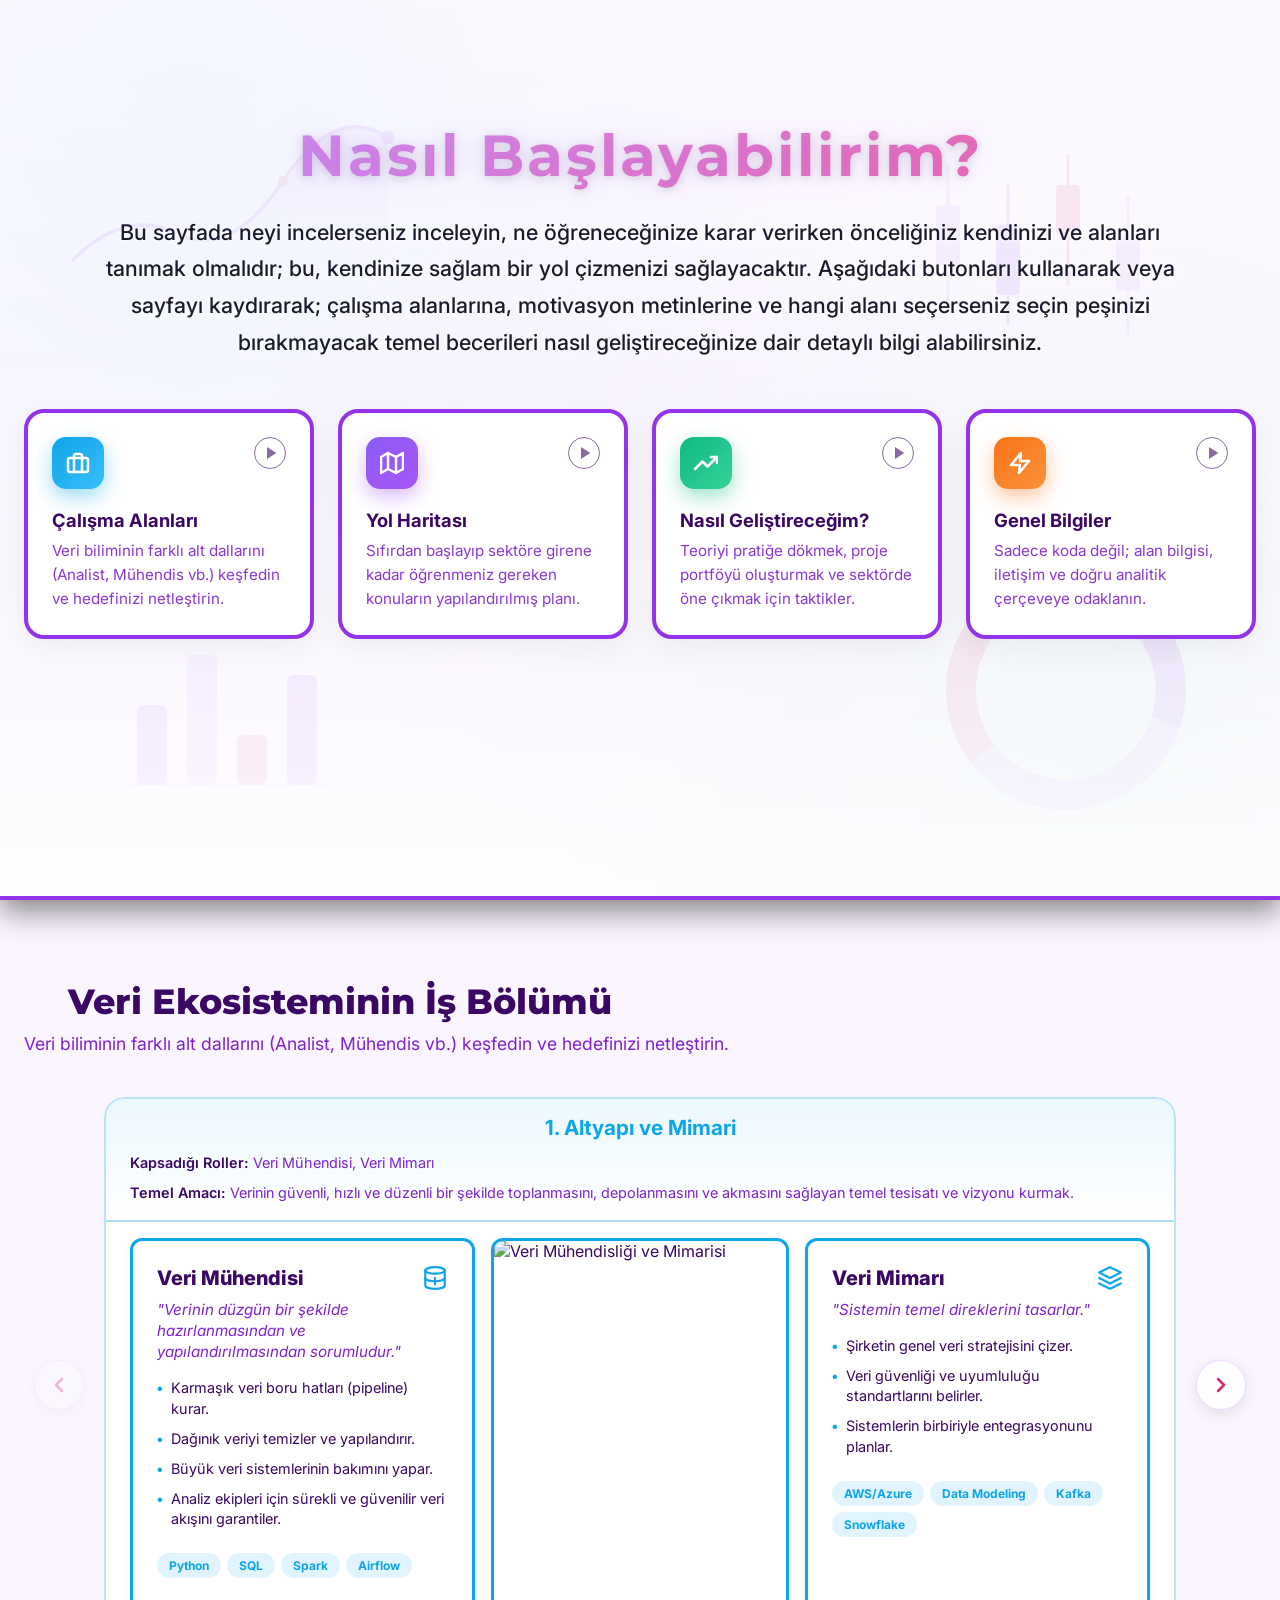
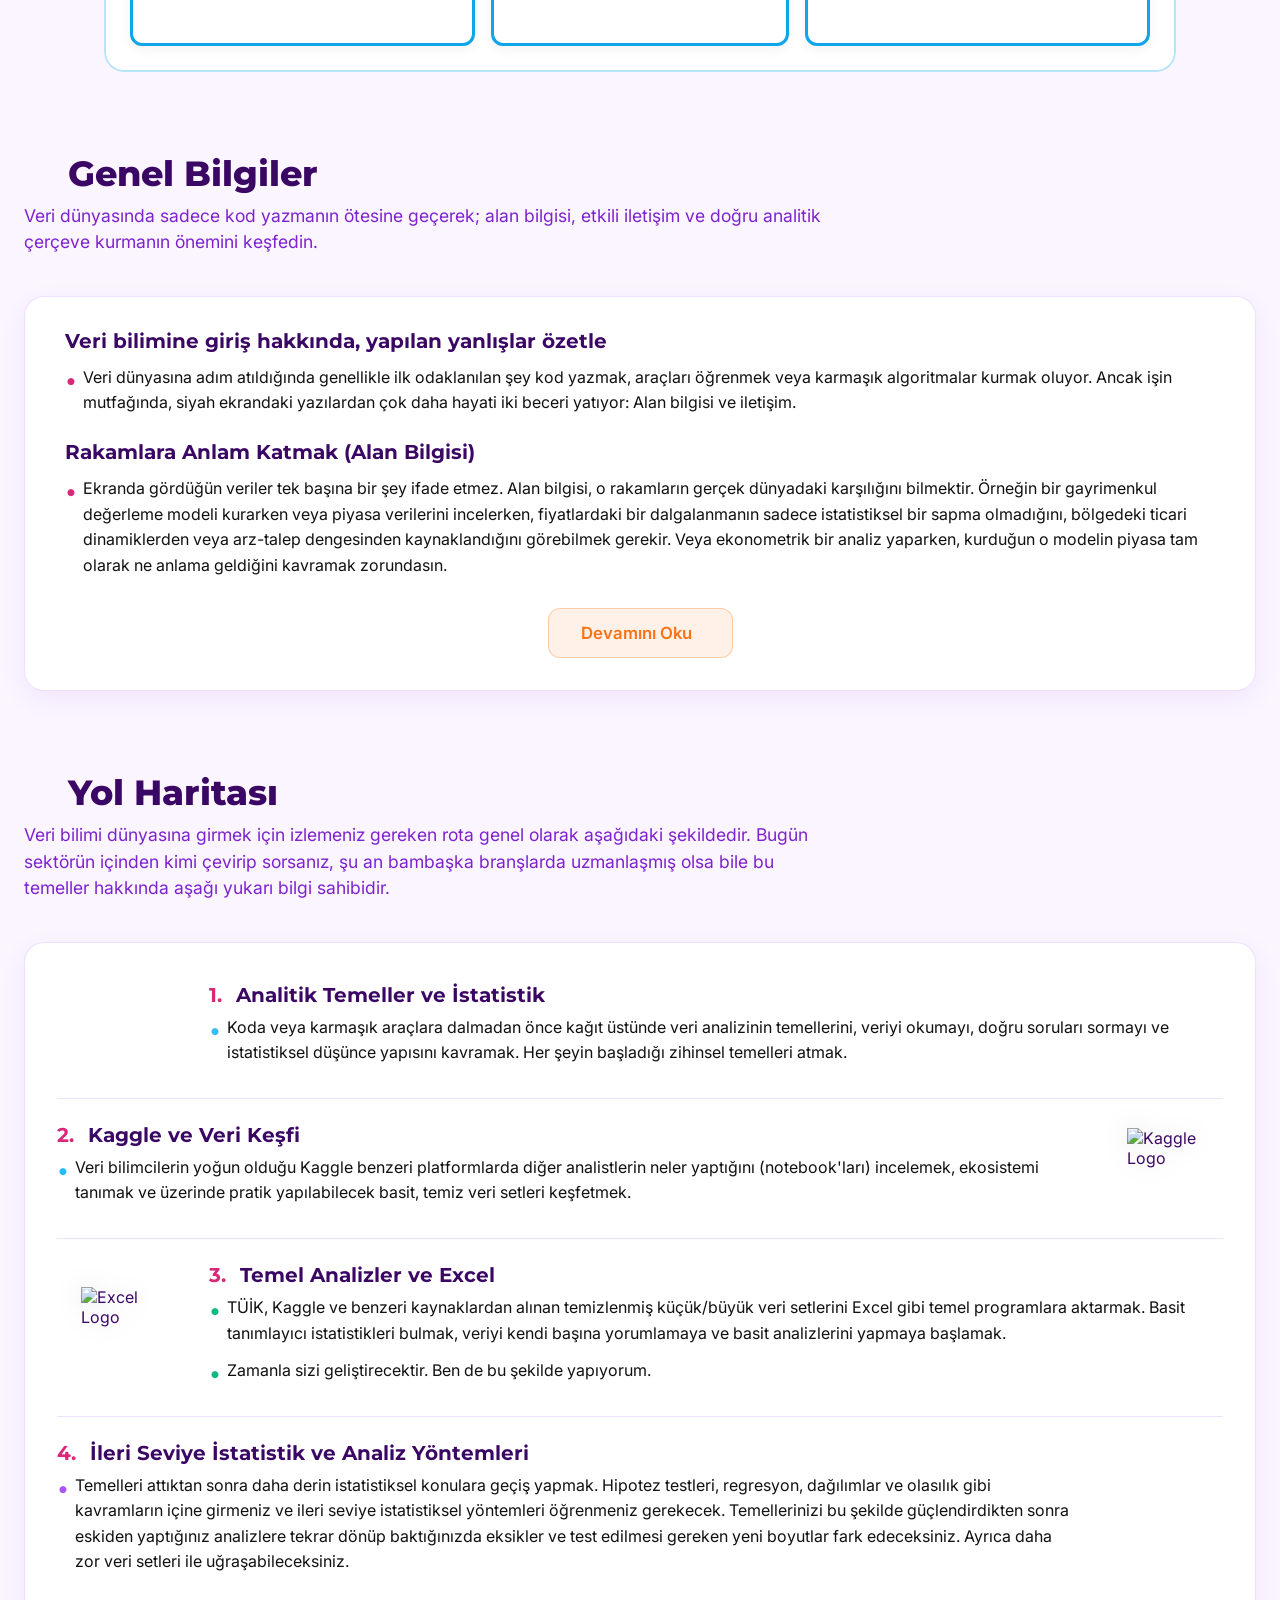
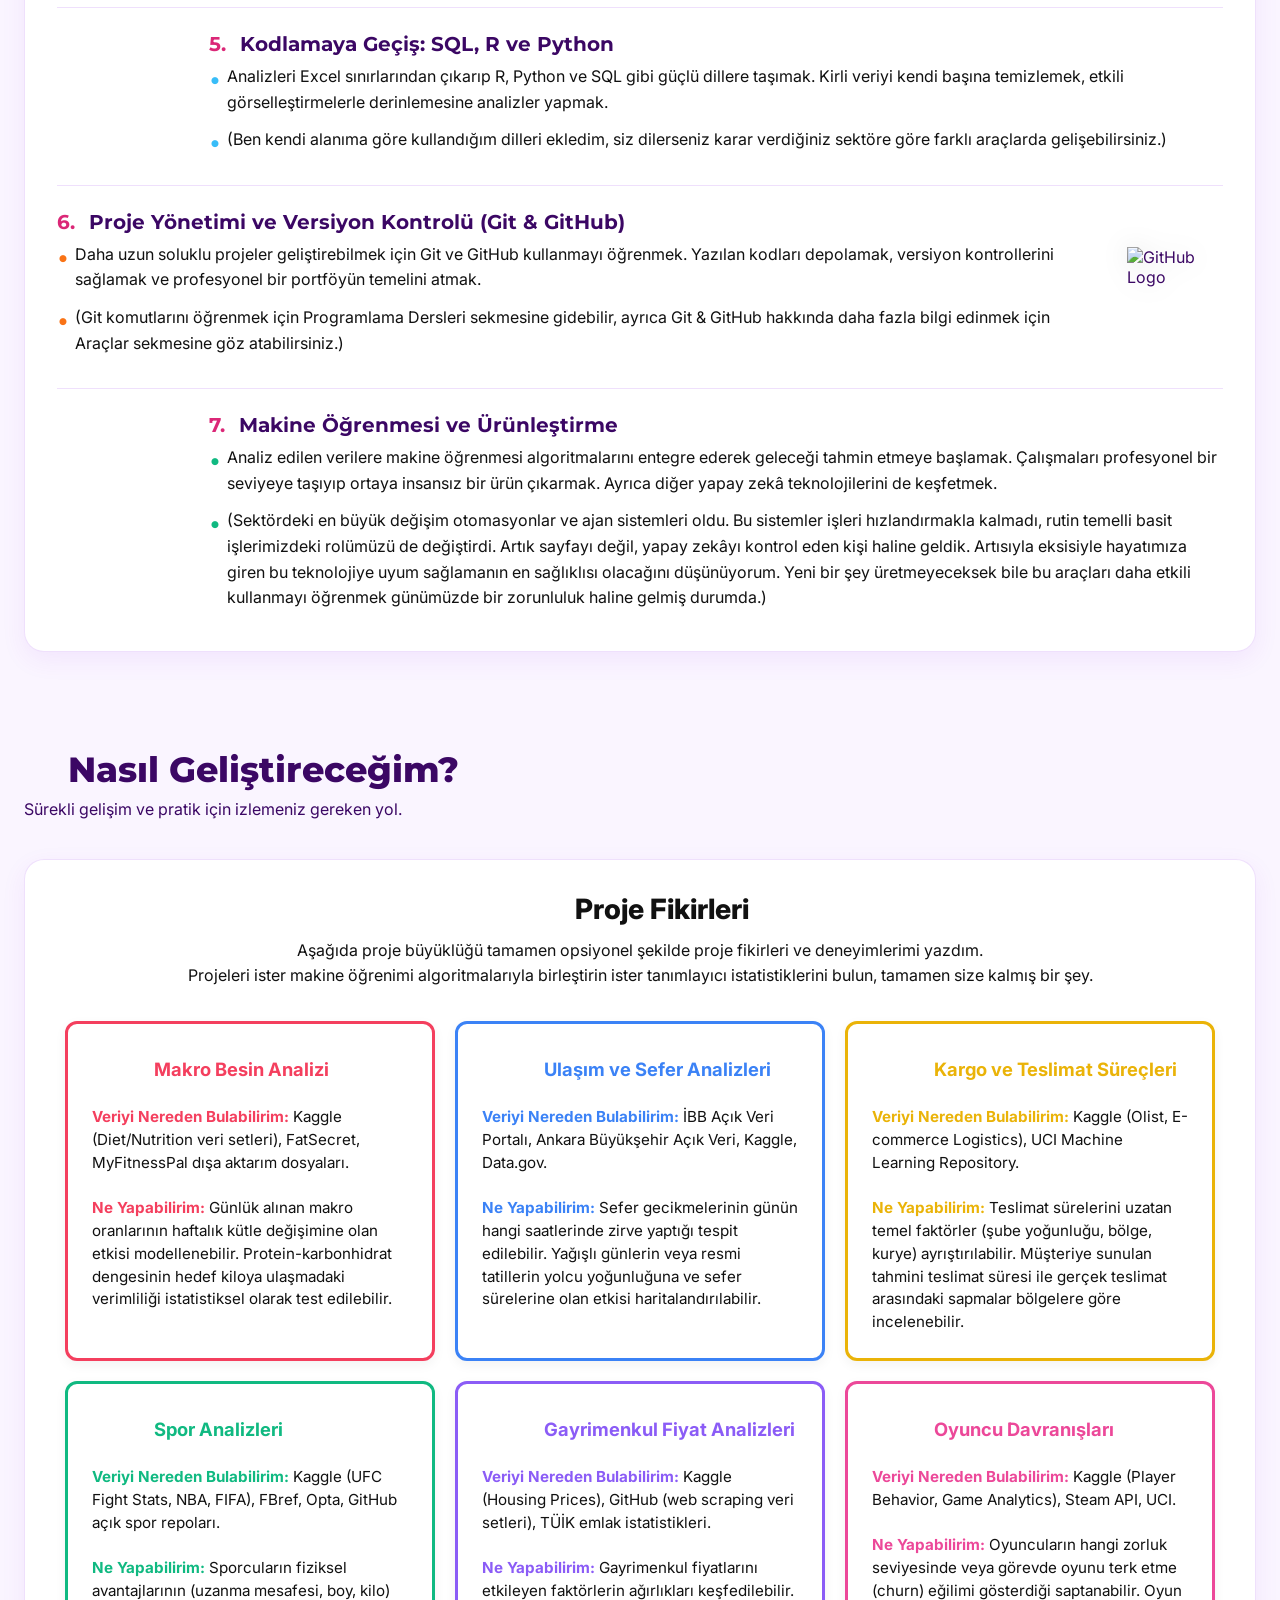
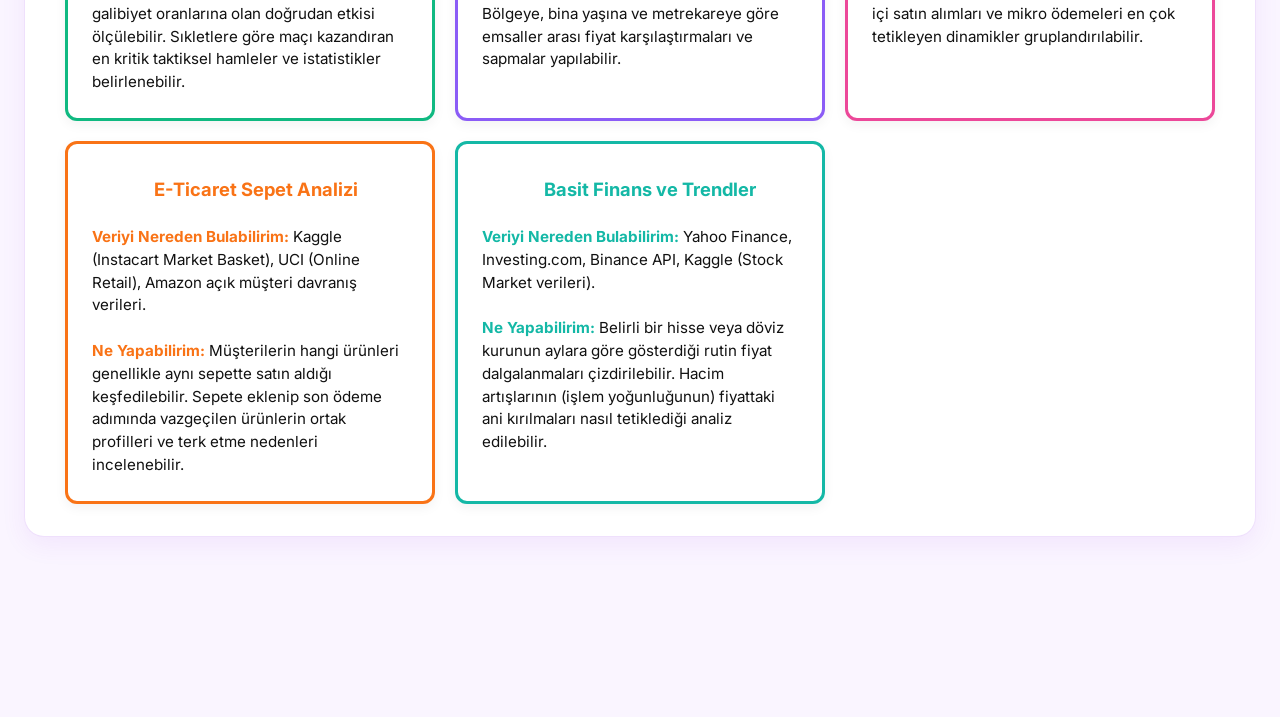
==== commit 66c3b936: "Proje fikirleri efsane oldu, çok iyi gözüküyorlar" ====
--- a/how_to_start/how_to_start.html
+++ b/how_to_start/how_to_start.html
@@ -664,7 +664,10 @@
                 <p class="section-subtitle">Sürekli gelişim ve pratik için izlemeniz gereken yol.</p>
             </div>
             <div class="gi-card">
-                <h3 style="color: #111111; font-size: 1.75rem; font-weight: 800; text-align: center; margin-top: 0; margin-bottom: 12px;">Proje Fikirleri</h3>
+                <h3 style="color: #111111; font-size: 1.75rem; font-weight: 800; display: flex; justify-content: center; align-items: center; gap: 12px; margin-top: 0; margin-bottom: 12px;">
+                    <i data-lucide="lightbulb" style="width: 32px; height: 32px;"></i>
+                    Proje Fikirleri
+                </h3>
                 <div style="text-align: center; font-size: 1rem; line-height: 1.6; color: #111111; margin-bottom: 32px;">
                     Aşağıda proje büyüklüğü tamamen opsiyonel şekilde proje fikirleri ve deneyimlerimi yazdım.<br>Projeleri ister makine öğrenimi algoritmalarıyla birleştirin ister tanımlayıcı istatistiklerini bulun, tamamen size kalmış bir şey.
                 </div>
@@ -682,7 +685,7 @@
                             <i data-lucide="bus"></i>
                             <h4>Ulaşım ve Sefer Analizleri</h4>
                         </div>
-                        <p><strong>Veriyi Nereden Bulabilirim:</strong> Belediyeler nadiren açık veri paylaşsa da asıl kaynaklar; İBB Açık Veri Portalı, Ankara Büyükşehir Açık Veri, Kaggle, Data.gov.<br><br><strong>Ne Yapabilirim:</strong> Sefer gecikmelerinin günün hangi saatlerinde zirve yaptığı tespit edilebilir. Yağışlı günlerin veya resmi tatillerin yolcu yoğunluğuna ve sefer sürelerine olan etkisi haritalandırılabilir.</p>
+                        <p><strong>Veriyi Nereden Bulabilirim:</strong> İBB Açık Veri Portalı, Ankara Büyükşehir Açık Veri, Kaggle, Data.gov.<br><br><strong>Ne Yapabilirim:</strong> Sefer gecikmelerinin günün hangi saatlerinde zirve yaptığı tespit edilebilir. Yağışlı günlerin veya resmi tatillerin yolcu yoğunluğuna ve sefer sürelerine olan etkisi haritalandırılabilir.</p>
                     </div>
 
                     <div class="project-card" style="--project-color: #eab308;">
--- a/how_to_start/how_to_start.css
+++ b/how_to_start/how_to_start.css
@@ -731,14 +731,14 @@
 .project-card-header {
     display: flex;
     align-items: center;
-    gap: 12px;
+    gap: 20px;
     margin-bottom: 16px;
 }
 
 .project-card-header svg,
 .project-card-header i {
-    width: 28px;
-    height: 28px;
+    width: 42px;
+    height: 42px;
     color: var(--project-color);
 }
 
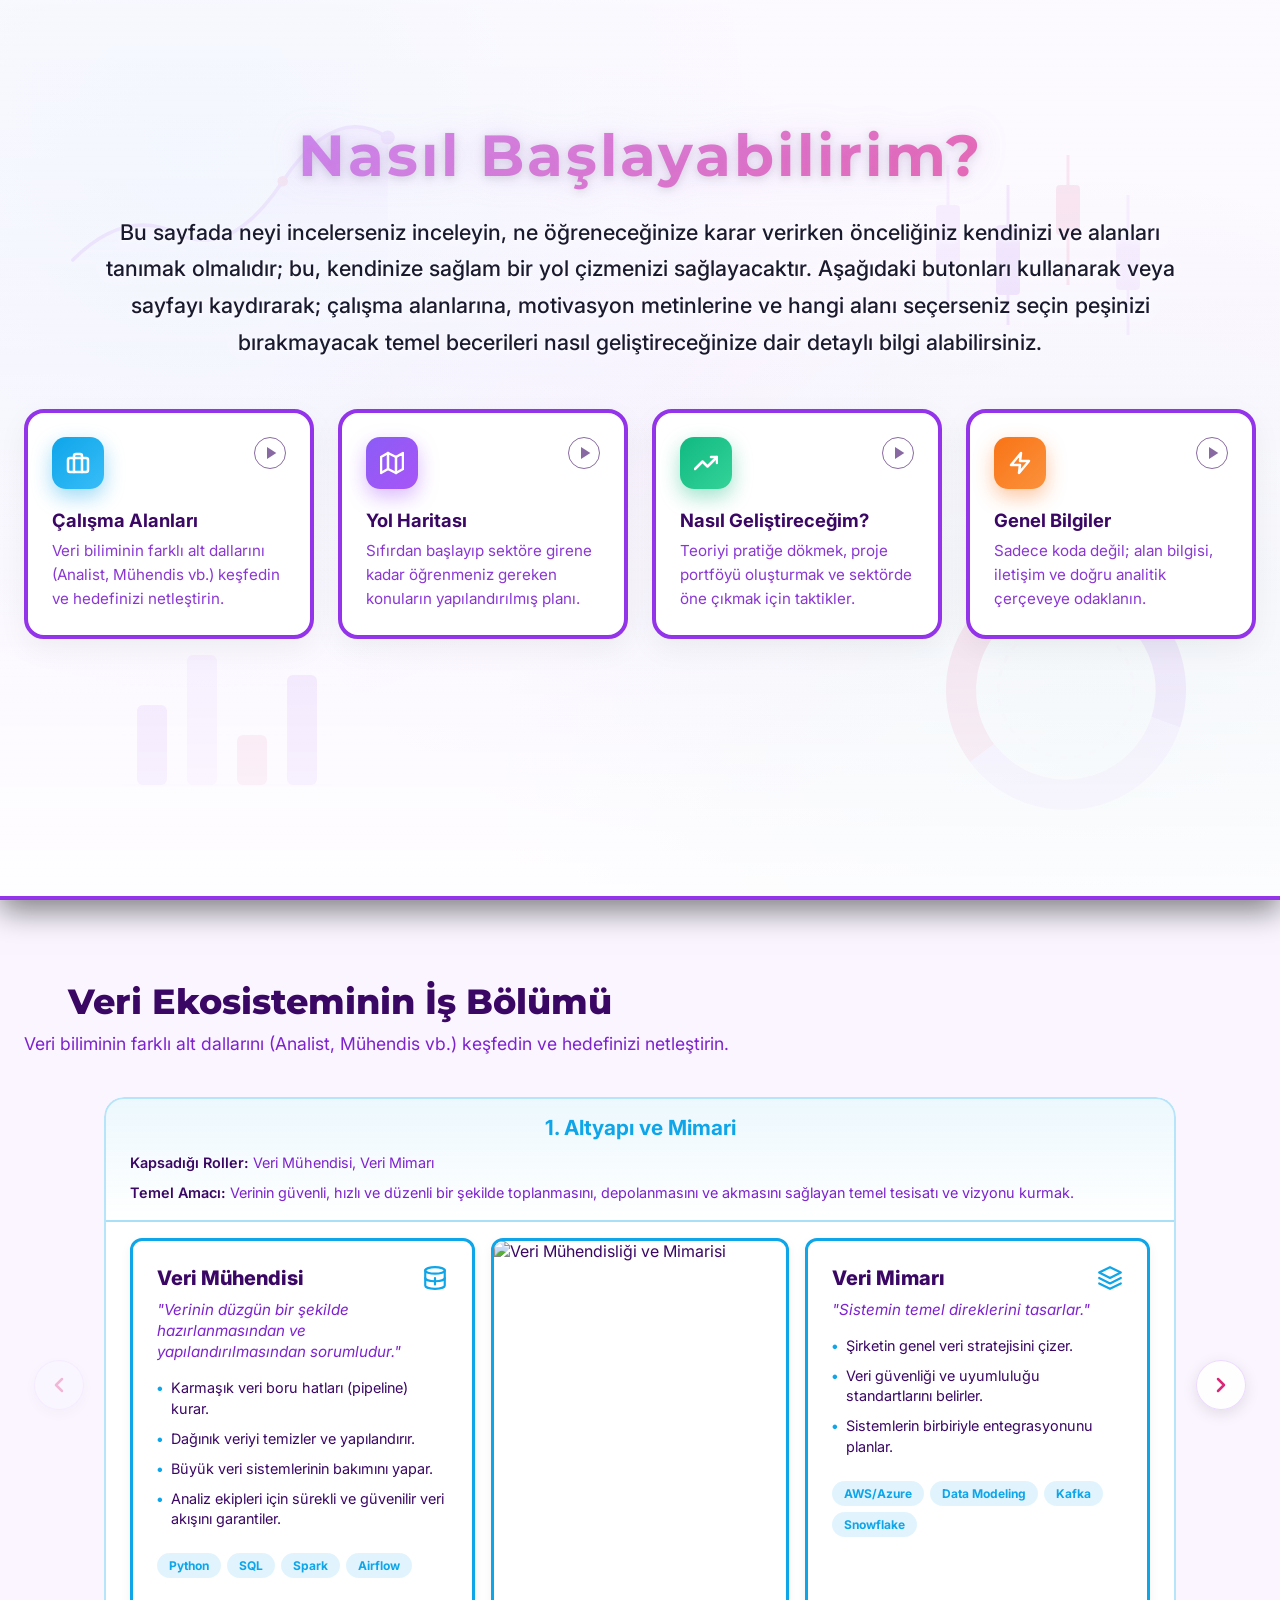
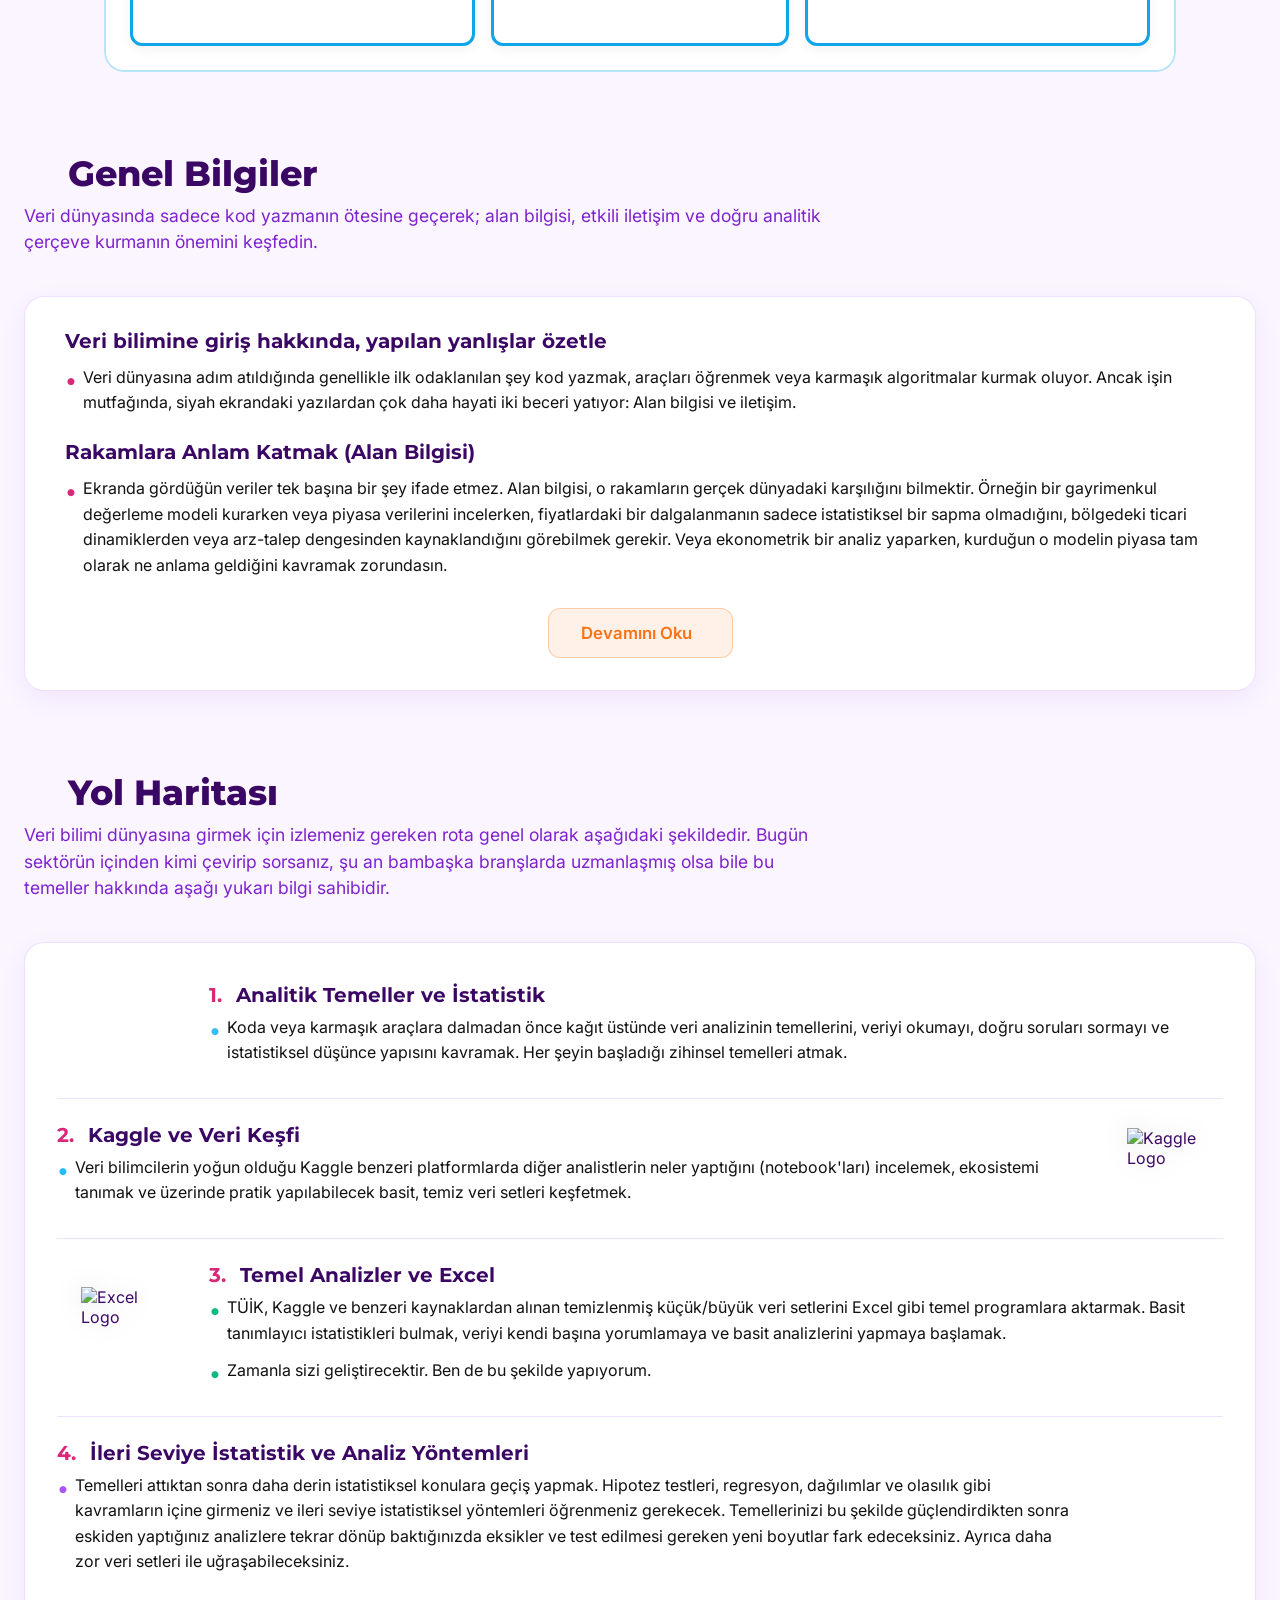
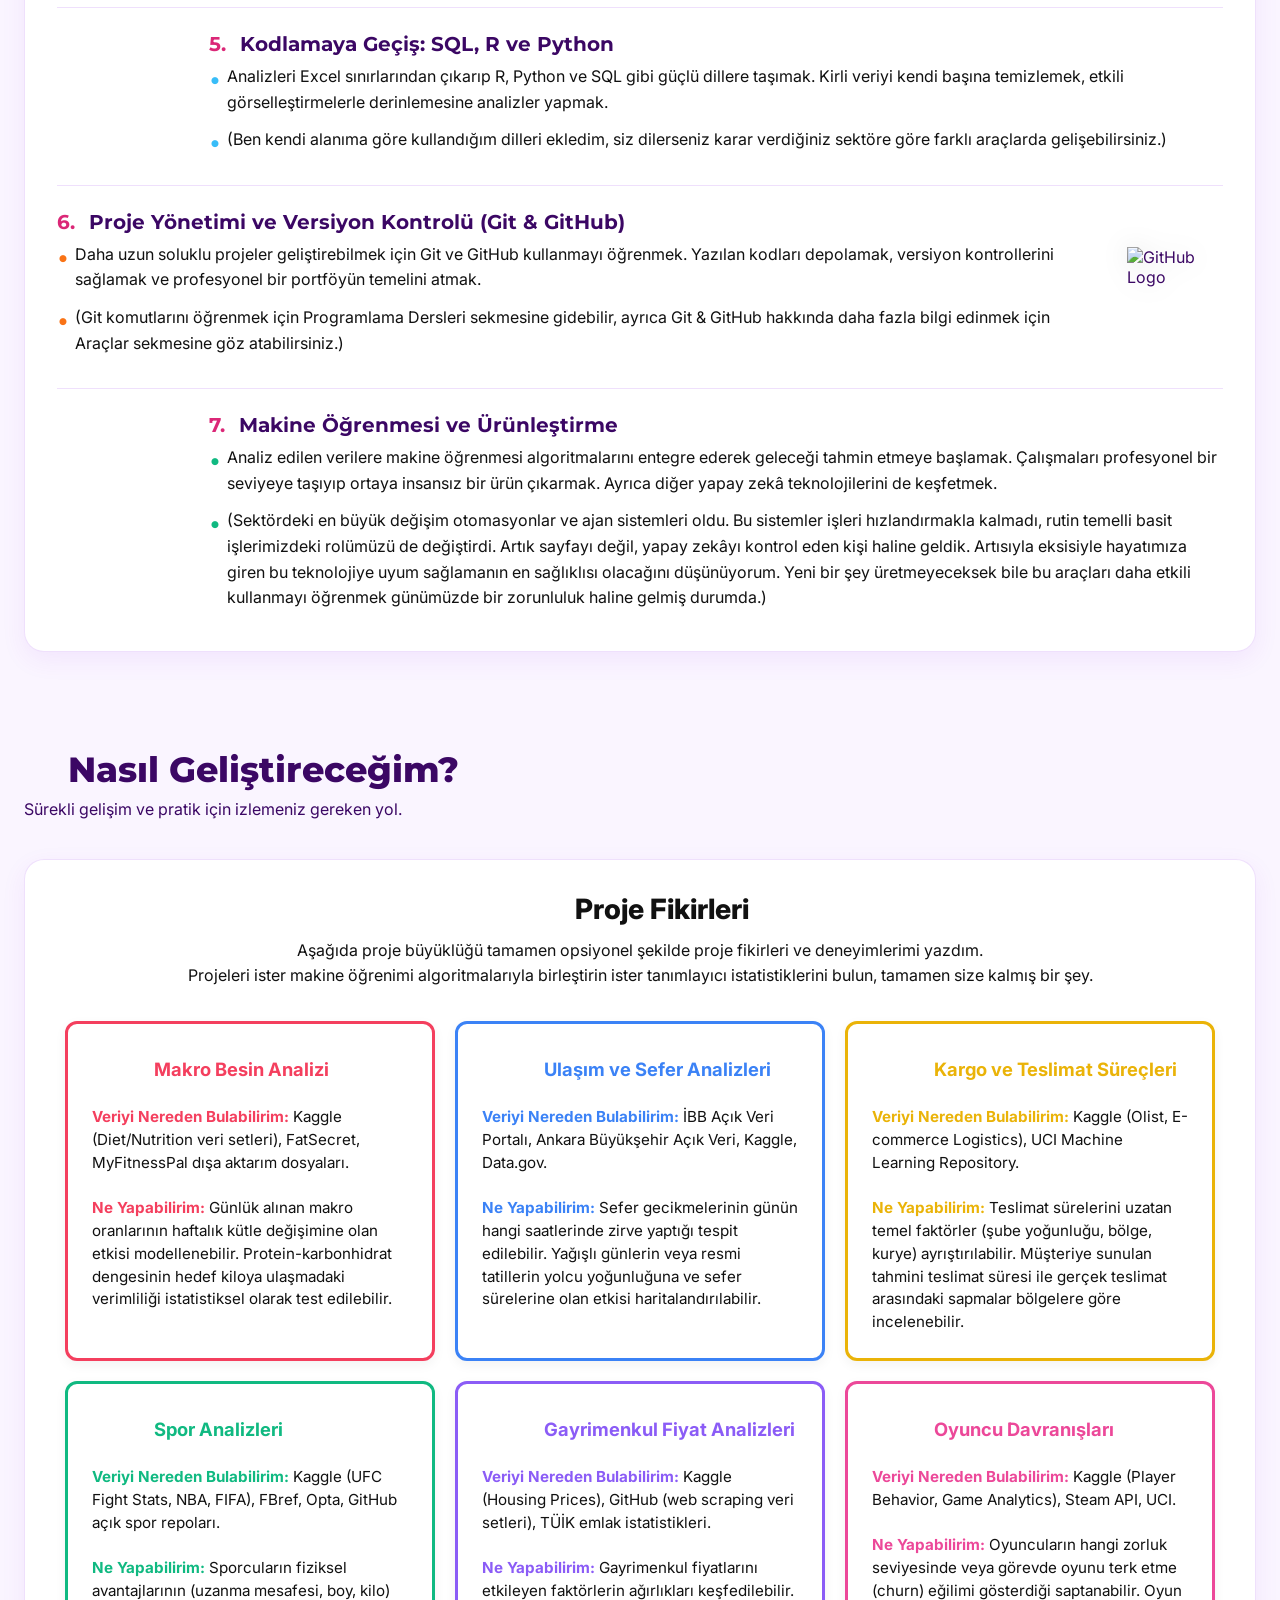
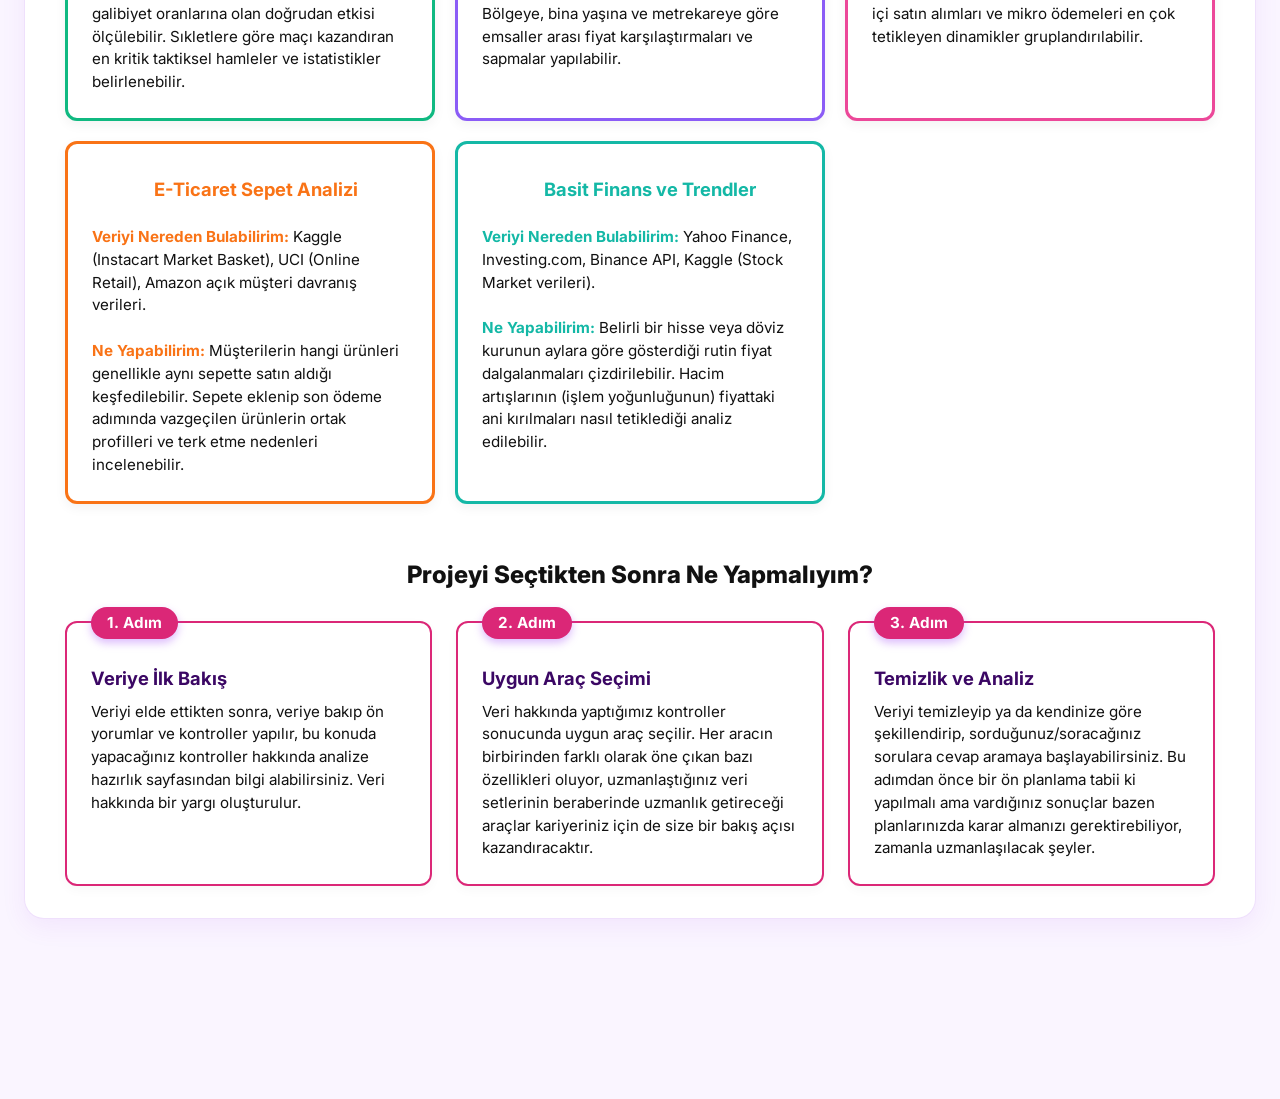
==== commit 87c6fa3b: "Efsane oldu" ====
--- a/how_to_start/how_to_start.html
+++ b/how_to_start/how_to_start.html
@@ -736,6 +736,27 @@
                         <p><strong>Veriyi Nereden Bulabilirim:</strong> Yahoo Finance, Investing.com, Binance API, Kaggle (Stock Market verileri).<br><br><strong>Ne Yapabilirim:</strong> Belirli bir hisse veya döviz kurunun aylara göre gösterdiği rutin fiyat dalgalanmaları çizdirilebilir. Hacim artışlarının (işlem yoğunluğunun) fiyattaki ani kırılmaları nasıl tetiklediği analiz edilebilir.</p>
                     </div>
                 </div>
+
+                <h4 style="text-align: center; font-size: 1.5rem; font-weight: 800; margin-top: 56px; margin-bottom: 32px; color: #111111;">
+                    Projeyi Seçtikten Sonra Ne Yapmalıyım?
+                </h4>
+                <div class="steps-grid">
+                    <div class="step-card">
+                        <div class="step-number">1. Adım</div>
+                        <h4 style="margin: 12px 0; font-size: 1.15rem; font-weight: 700; color: var(--text-main);">Veriye İlk Bakış</h4>
+                        <p style="font-size: 0.95rem; line-height: 1.5; color: #111111; margin: 0; padding-left: 0 !important;">Veriyi elde ettikten sonra, veriye bakıp ön yorumlar ve kontroller yapılır, bu konuda yapacağınız kontroller hakkında analize hazırlık sayfasından bilgi alabilirsiniz. Veri hakkında bir yargı oluşturulur.</p>
+                    </div>
+                    <div class="step-card">
+                        <div class="step-number">2. Adım</div>
+                        <h4 style="margin: 12px 0; font-size: 1.15rem; font-weight: 700; color: var(--text-main);">Uygun Araç Seçimi</h4>
+                        <p style="font-size: 0.95rem; line-height: 1.5; color: #111111; margin: 0; padding-left: 0 !important;">Veri hakkında yaptığımız kontroller sonucunda uygun araç seçilir. Her aracın birbirinden farklı olarak öne çıkan bazı özellikleri oluyor, uzmanlaştığınız veri setlerinin beraberinde uzmanlık getireceği araçlar kariyeriniz için de size bir bakış açısı kazandıracaktır.</p>
+                    </div>
+                    <div class="step-card">
+                        <div class="step-number">3. Adım</div>
+                        <h4 style="margin: 12px 0; font-size: 1.15rem; font-weight: 700; color: var(--text-main);">Temizlik ve Analiz</h4>
+                        <p style="font-size: 0.95rem; line-height: 1.5; color: #111111; margin: 0; padding-left: 0 !important;">Veriyi temizleyip ya da kendinize göre şekillendirip, sorduğunuz/soracağınız sorulara cevap aramaya başlayabilirsiniz. Bu adımdan önce bir ön planlama tabii ki yapılmalı ama vardığınız sonuçlar bazen planlarınızda karar almanızı gerektirebiliyor, zamanla uzmanlaşılacak şeyler.</p>
+                    </div>
+                </div>
             </div>
         </section>
     </main>
--- a/how_to_start/how_to_start.css
+++ b/how_to_start/how_to_start.css
@@ -765,6 +765,53 @@
     display: none;
 }
 
+/* --- ADIM KARTLARI --- */
+.steps-grid {
+    display: grid;
+    grid-template-columns: repeat(auto-fit, minmax(280px, 1fr));
+    gap: 24px;
+    margin-top: 24px;
+}
+
+.step-card {
+    background: #ffffff;
+    border-radius: 12px;
+    padding: 32px 24px 24px 24px;
+    border: 2px solid var(--neon-purple, #a855f7);
+    box-shadow: 0 4px 12px rgba(0,0,0,0.03);
+    position: relative;
+    display: flex;
+    flex-direction: column;
+    transition: transform 0.2s ease, box-shadow 0.2s ease;
+}
+
+.step-card:hover {
+    transform: translateY(-4px);
+    box-shadow: 0 8px 16px rgba(0,0,0,0.08);
+}
+
+.step-card p::before {
+    display: none;
+}
+
+.step-number {
+    position: absolute;
+    top: -16px;
+    left: 24px;
+    background: var(--neon-purple, #a855f7);
+    color: white;
+    width: auto;
+    padding: 0 16px;
+    height: 32px;
+    border-radius: 100px;
+    display: flex;
+    align-items: center;
+    justify-content: center;
+    font-weight: 700;
+    font-size: 0.95rem;
+    box-shadow: 0 4px 8px rgba(168, 85, 247, 0.4);
+}
+
 /* Mobil Uyumluluk */
 @media (max-width: 768px) {
     .ecosystem-section,
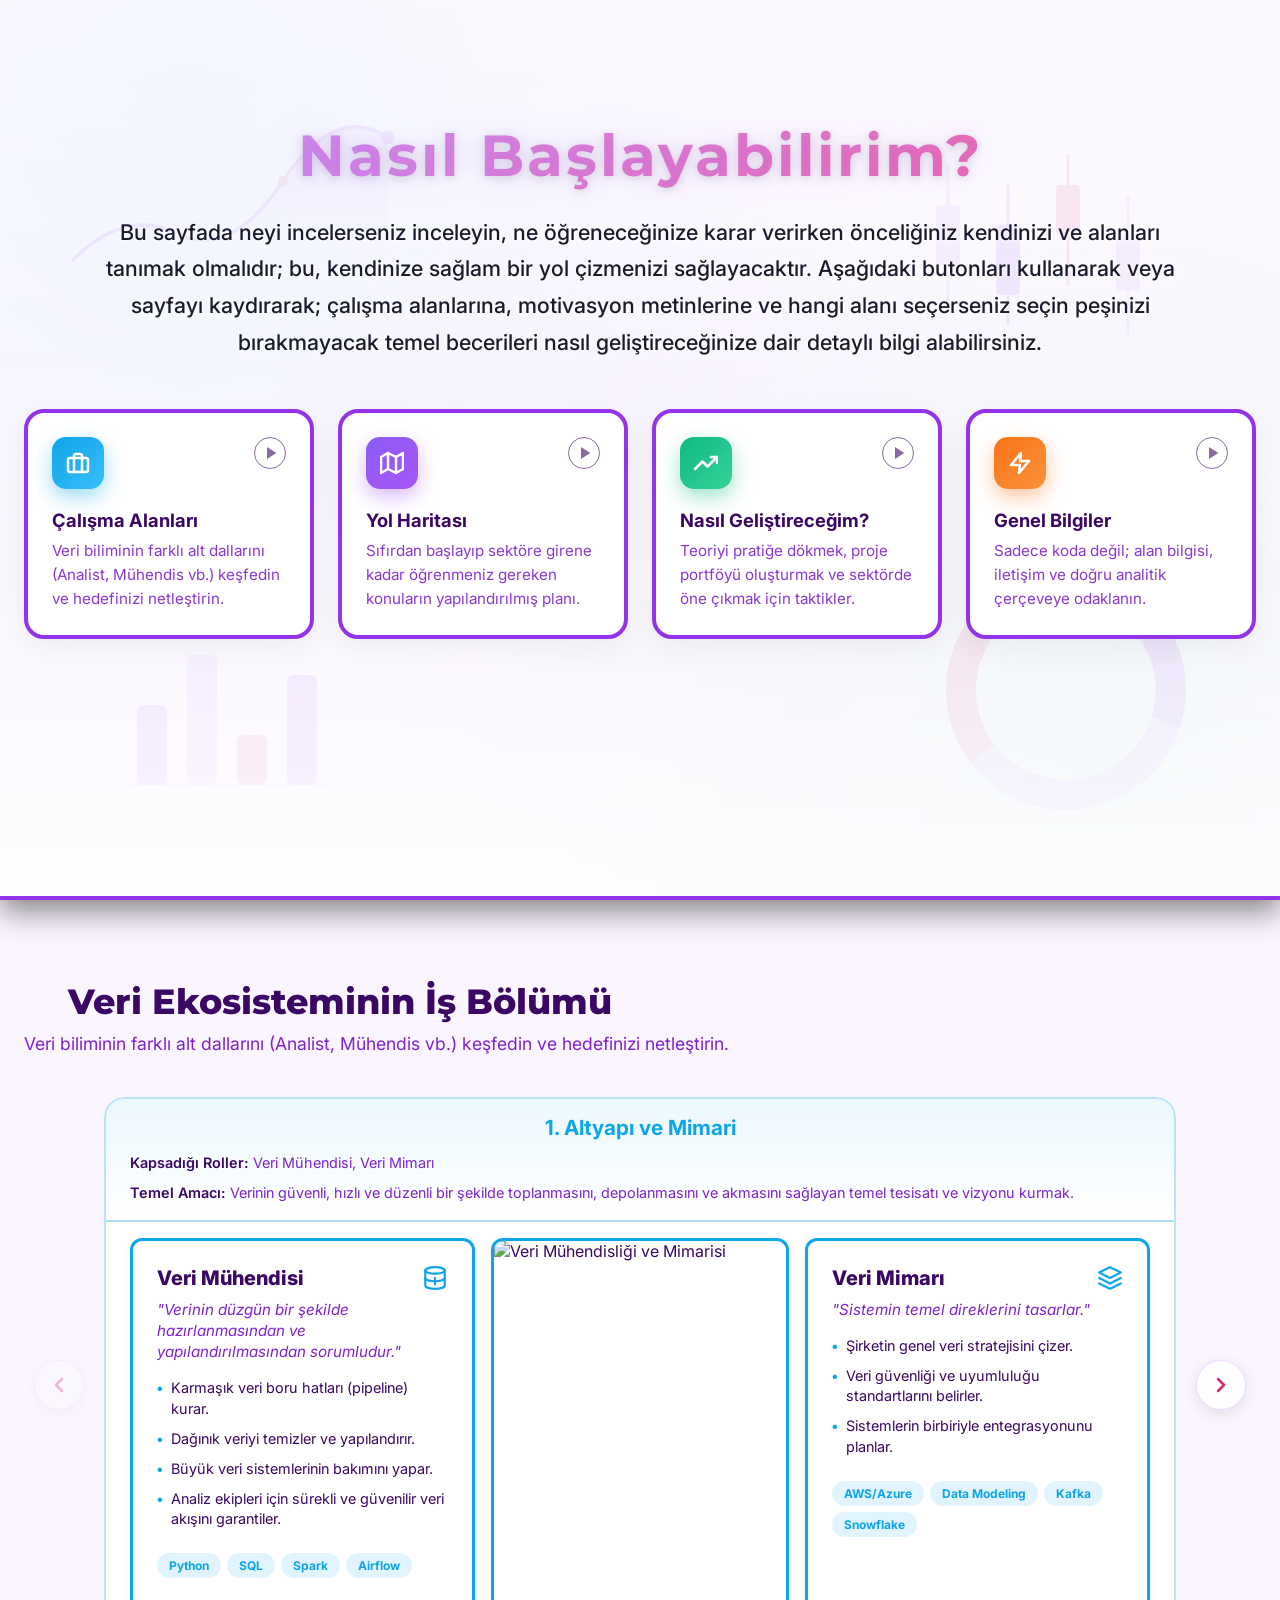
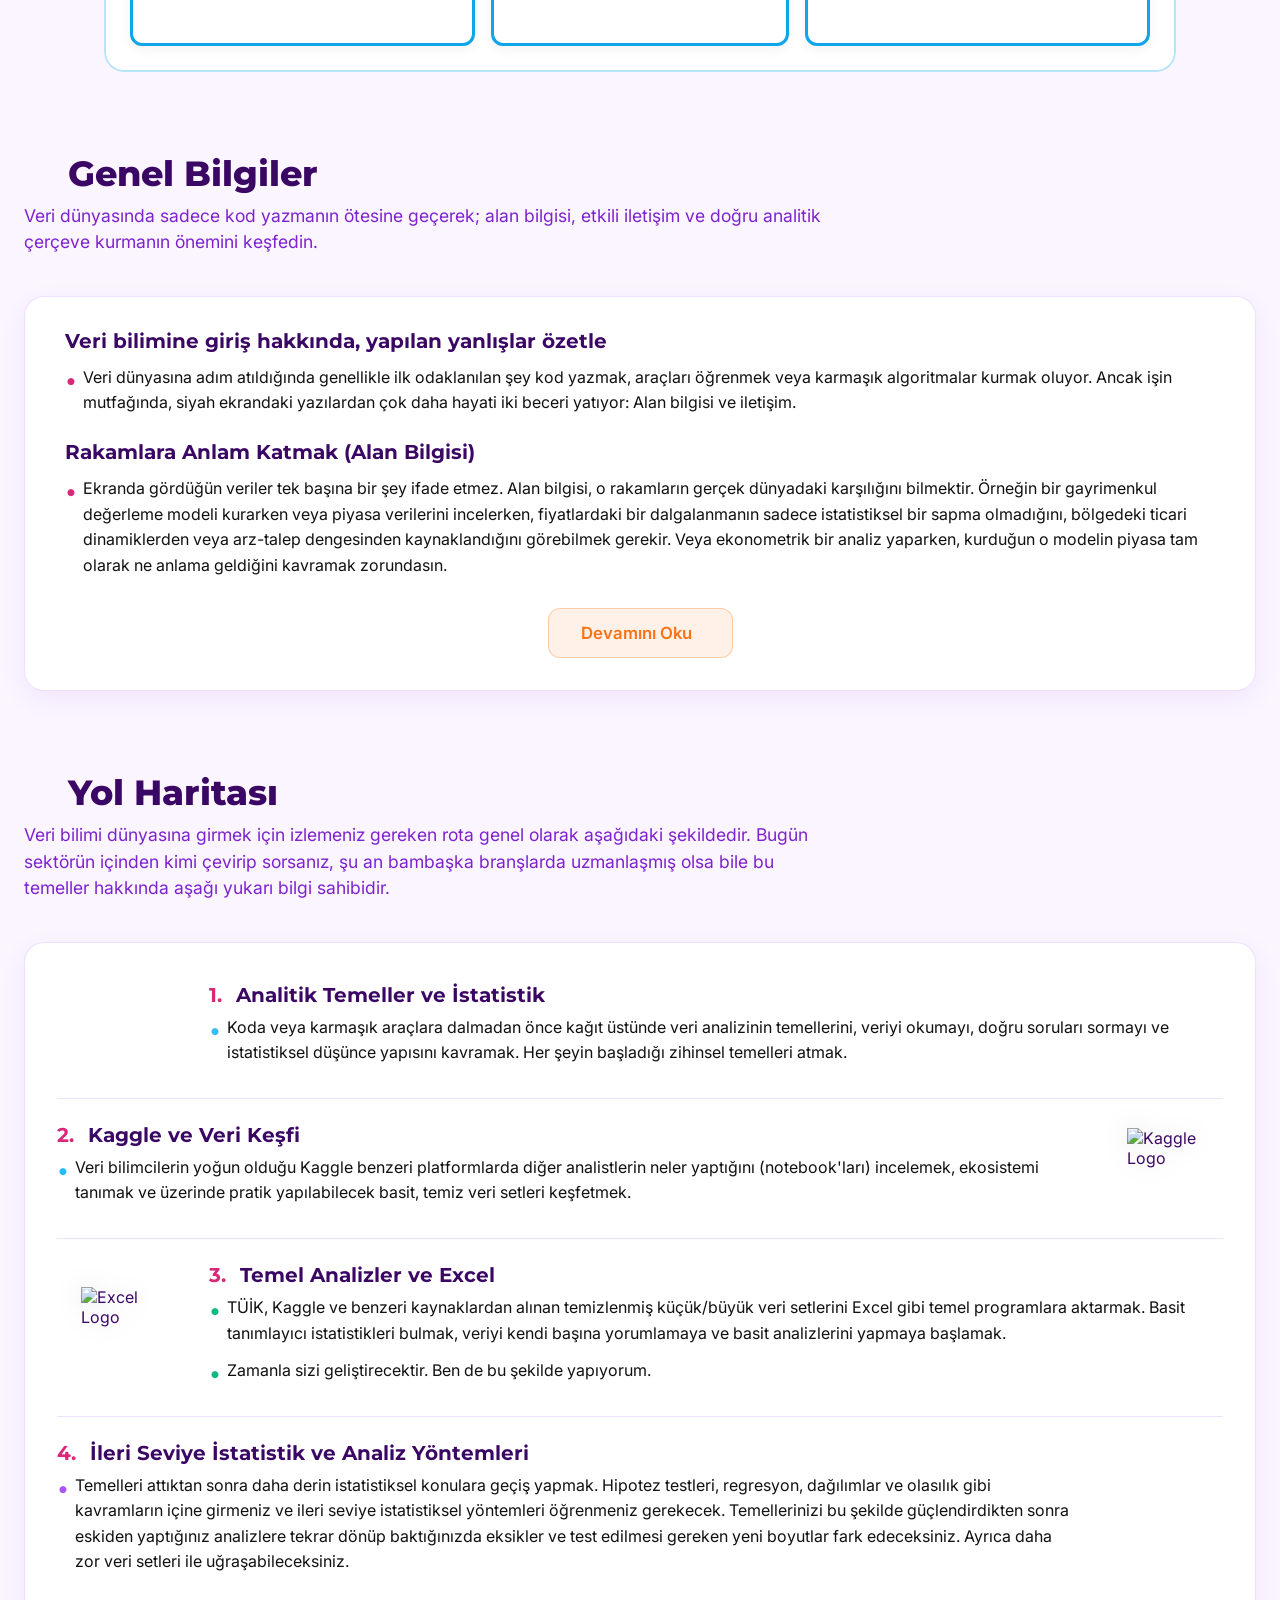
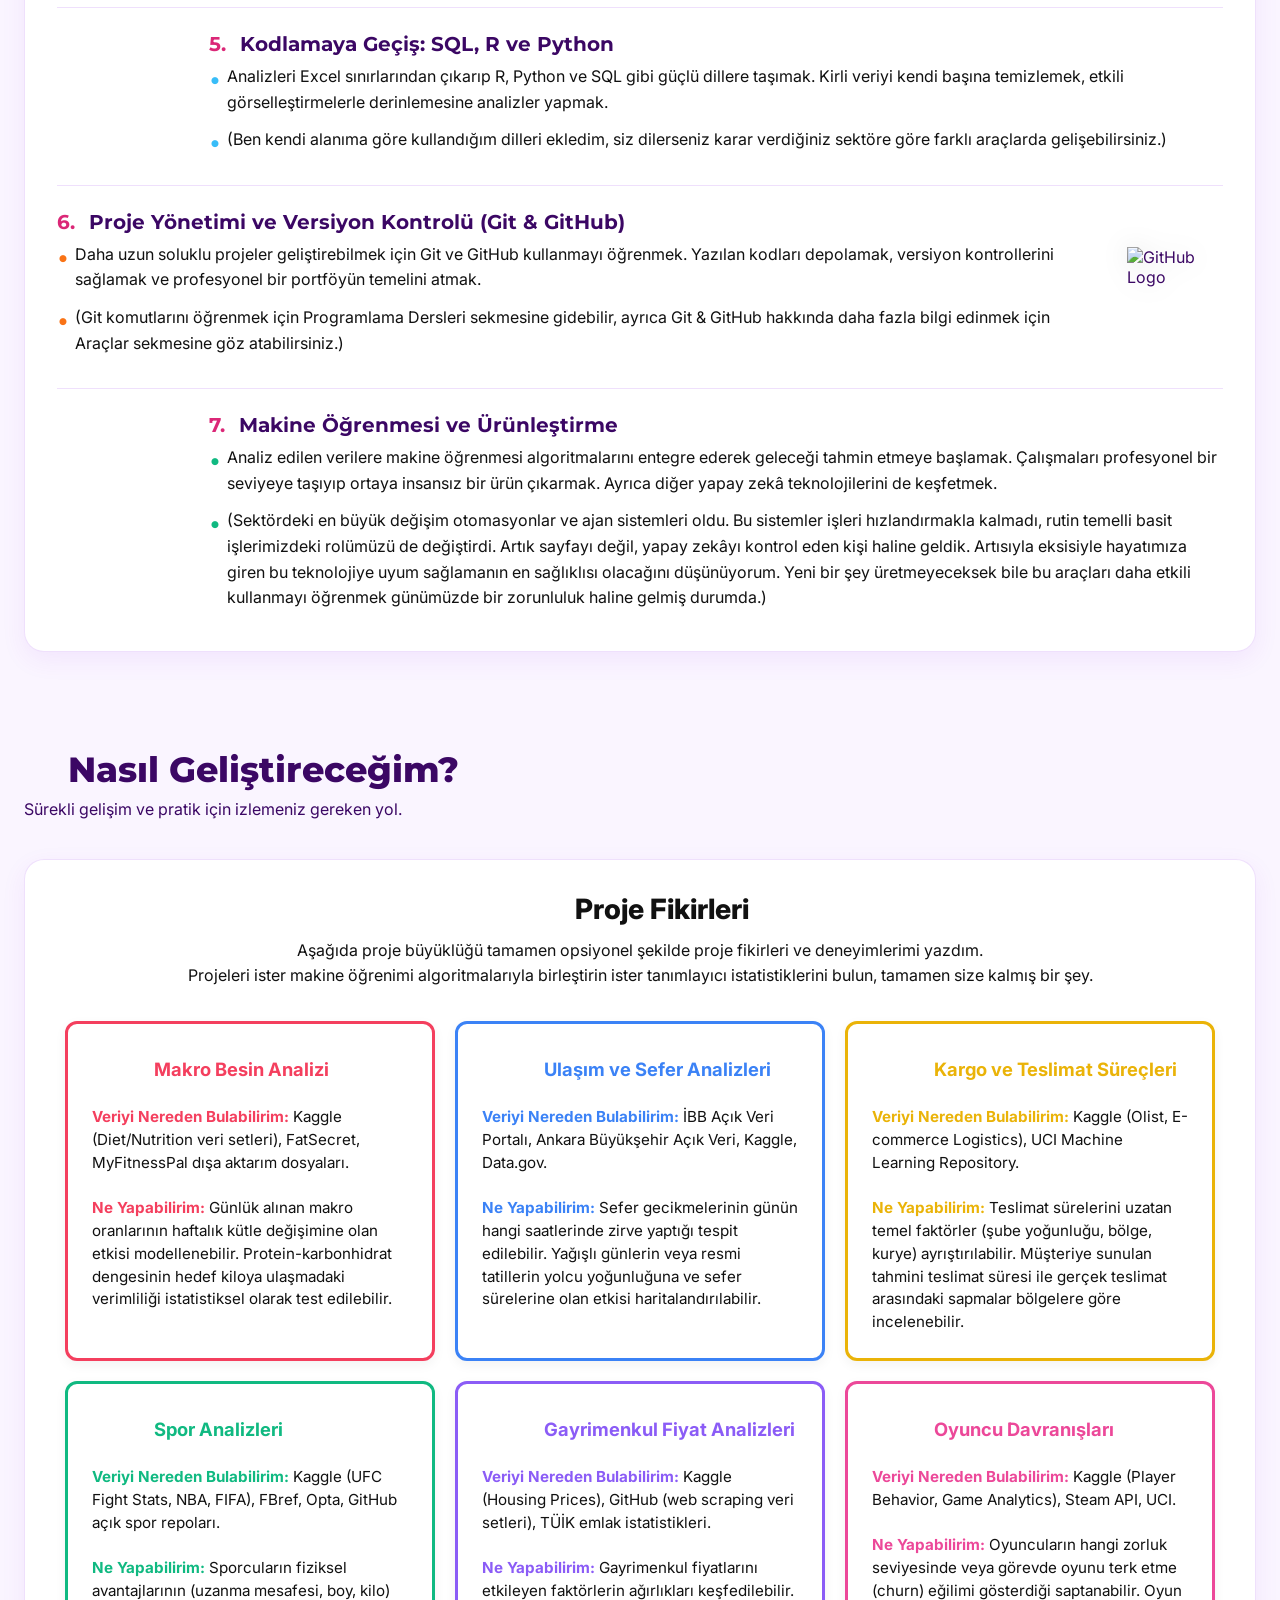
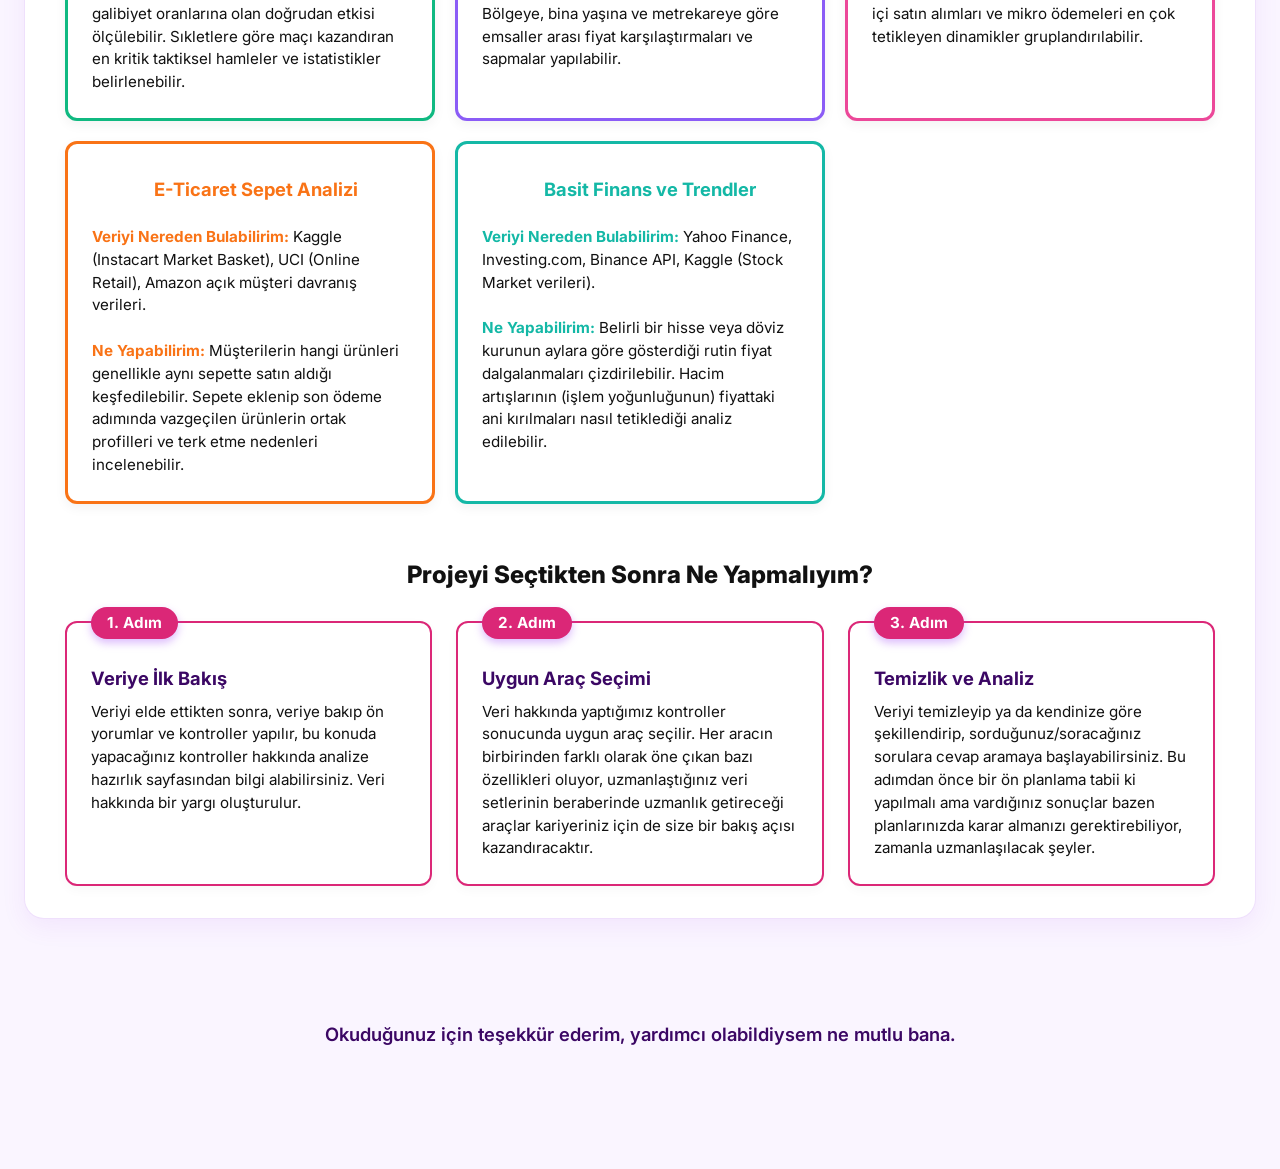
==== commit f89b1af9: "bununla birlikte mobil optimizasyon, koyu tema problemleri ve lazy loading kaldı" ====
--- a/how_to_start/how_to_start.html
+++ b/how_to_start/how_to_start.html
@@ -653,7 +653,7 @@
             </div>
         </section>
 
-        <section class="general-info-section" style="padding-bottom: 80px; margin-top: 16px;">
+        <section class="general-info-section" style="padding-bottom: 24px; margin-top: 16px;">
             <div class="section-header" id="nasil-gelistirecegim">
                 <h2 class="section-title">
                     <span class="icon-title" style="display: inline-flex; align-items: center;">
@@ -759,6 +759,10 @@
                 </div>
             </div>
         </section>
+
+        <div style="text-align: center; padding: 0 20px 24px 20px; font-size: 1.15rem; font-weight: 600; color: var(--text-main); position: relative; z-index: 10;">
+            Okuduğunuz için teşekkür ederim, yardımcı olabildiysem ne mutlu bana.
+        </div>
     </main>
 
 
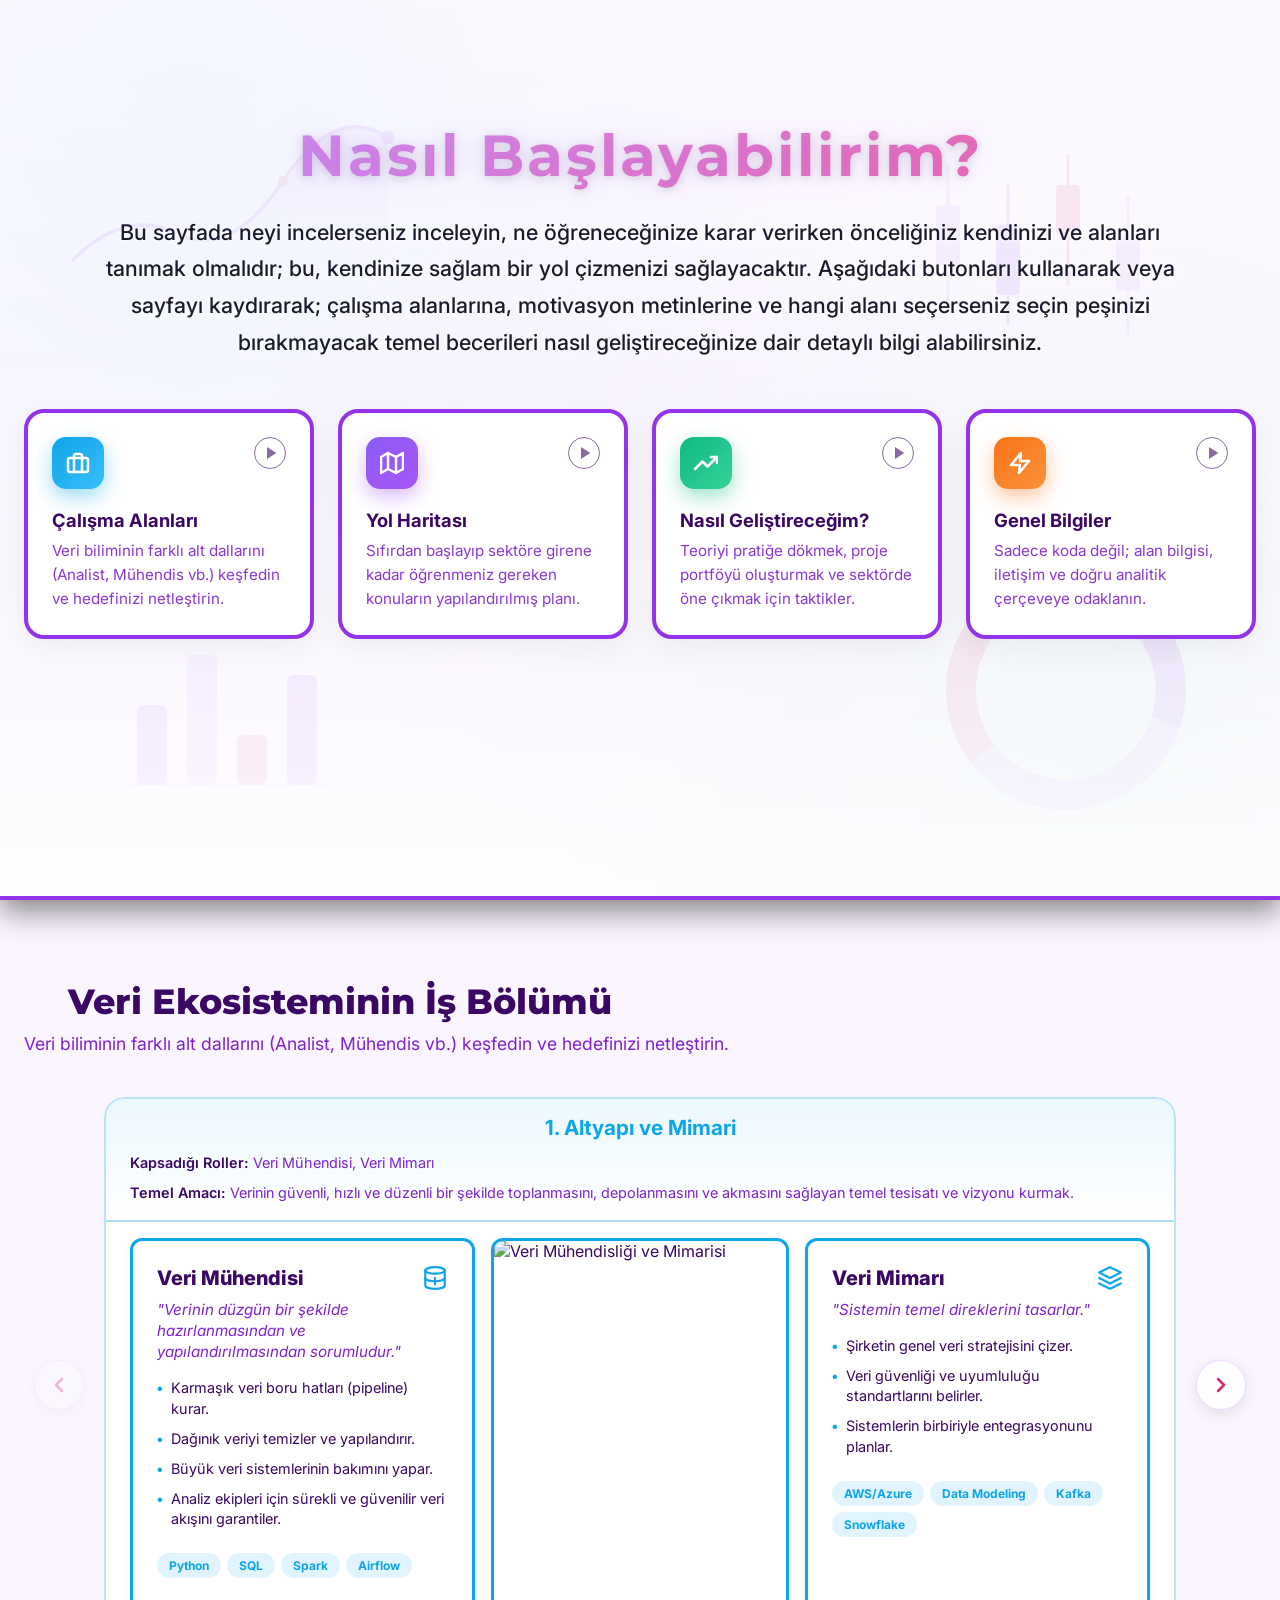
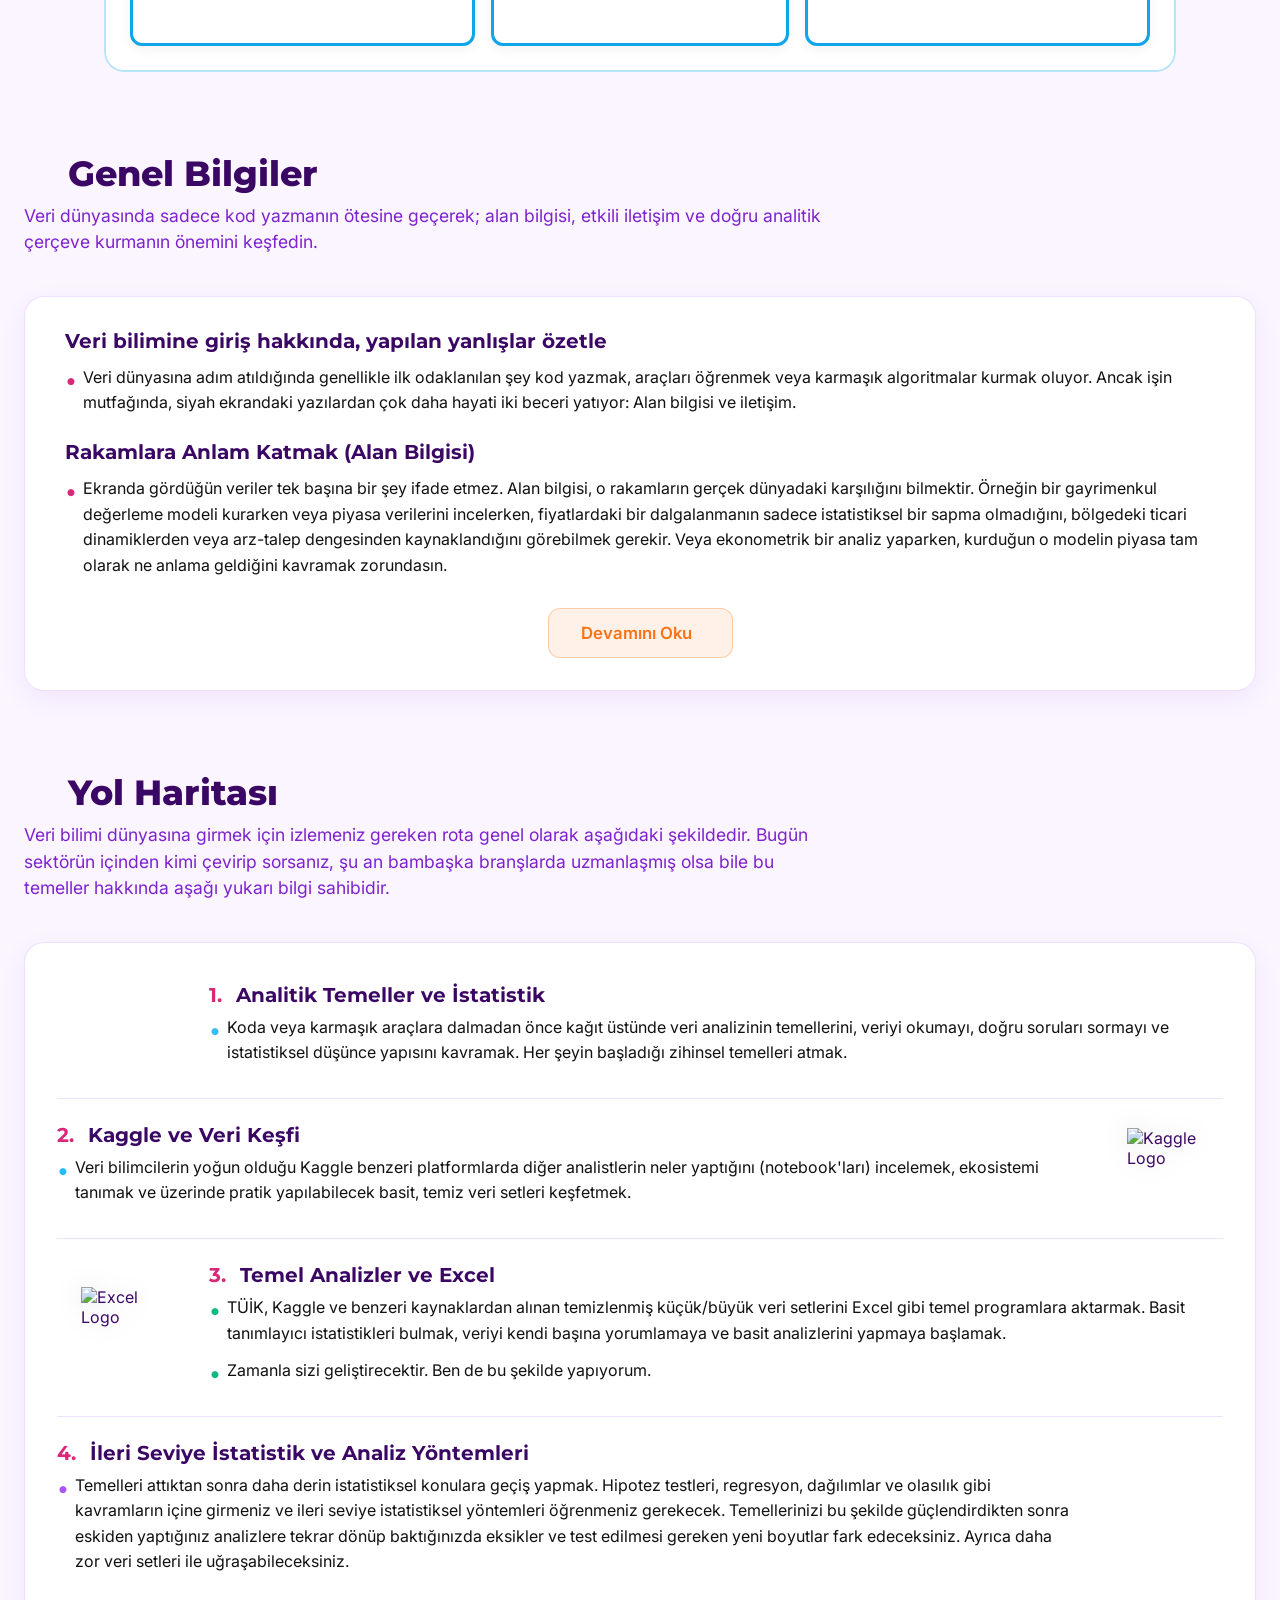
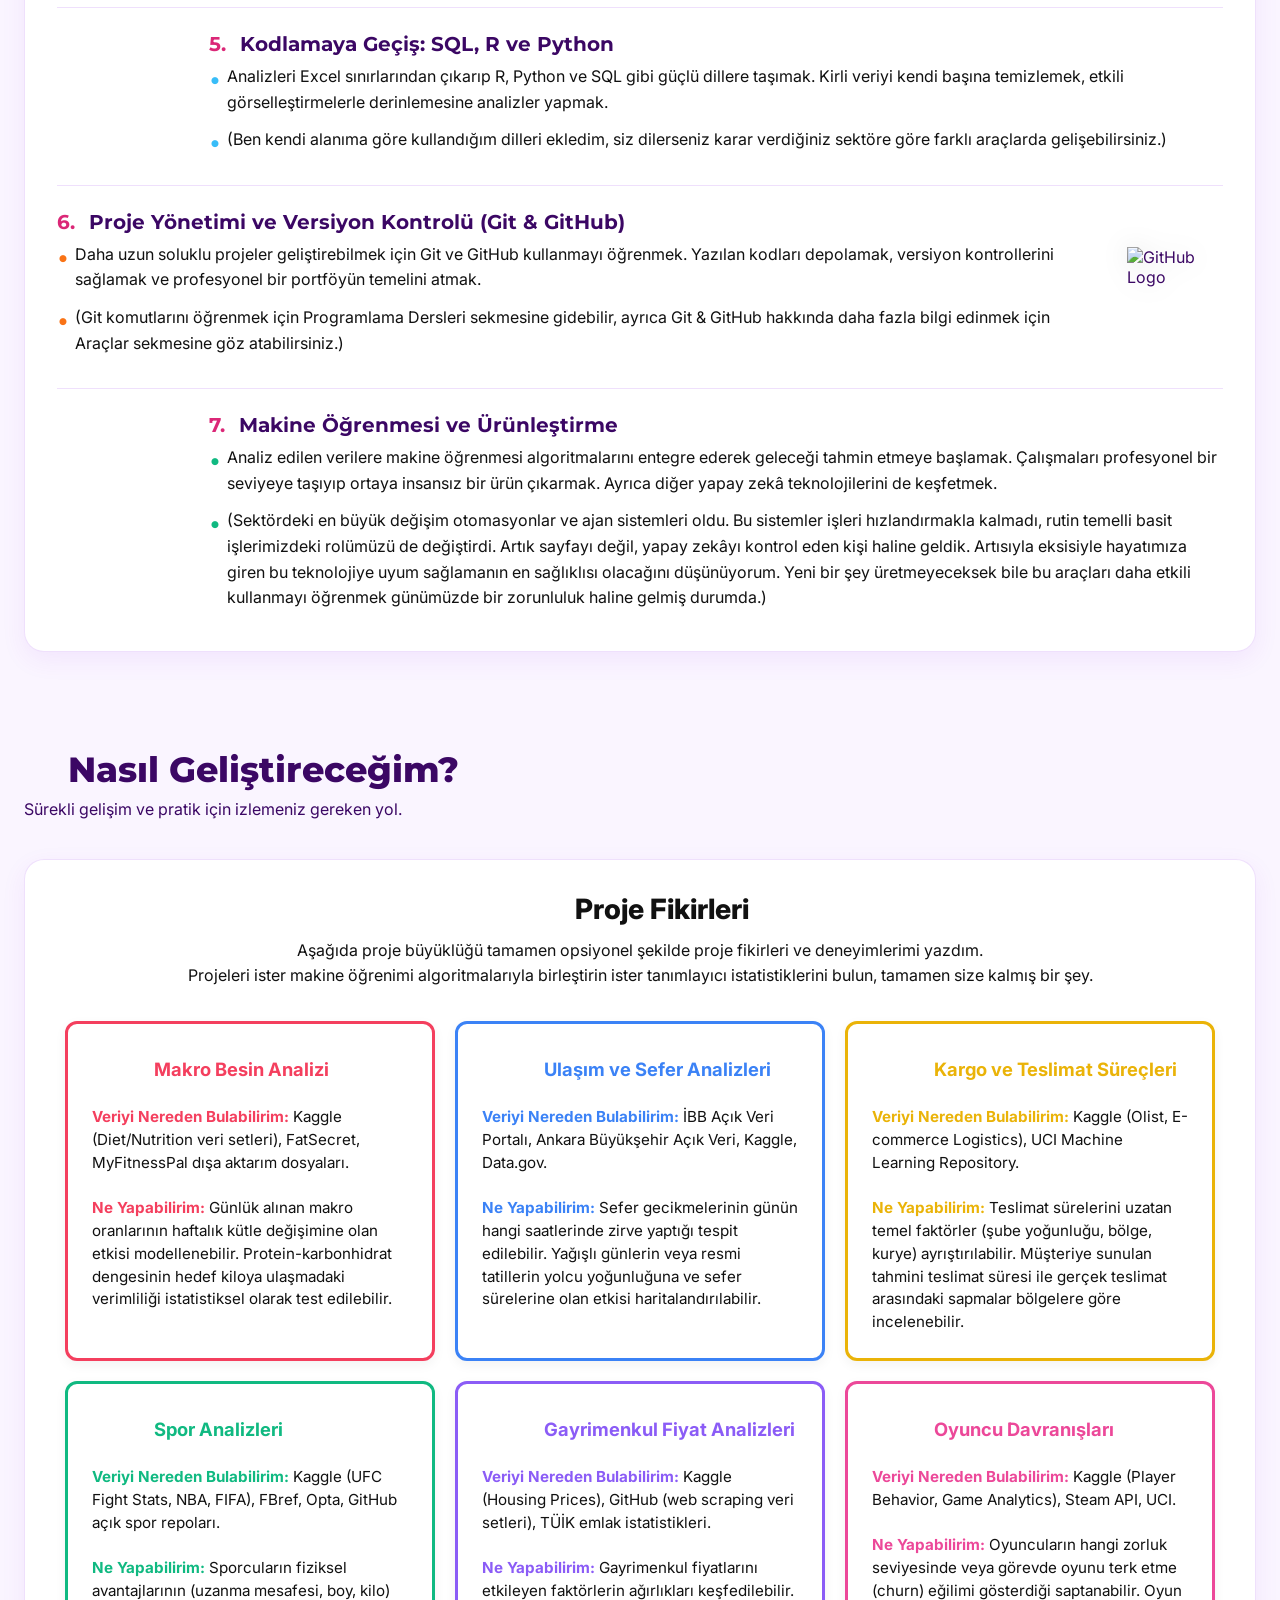
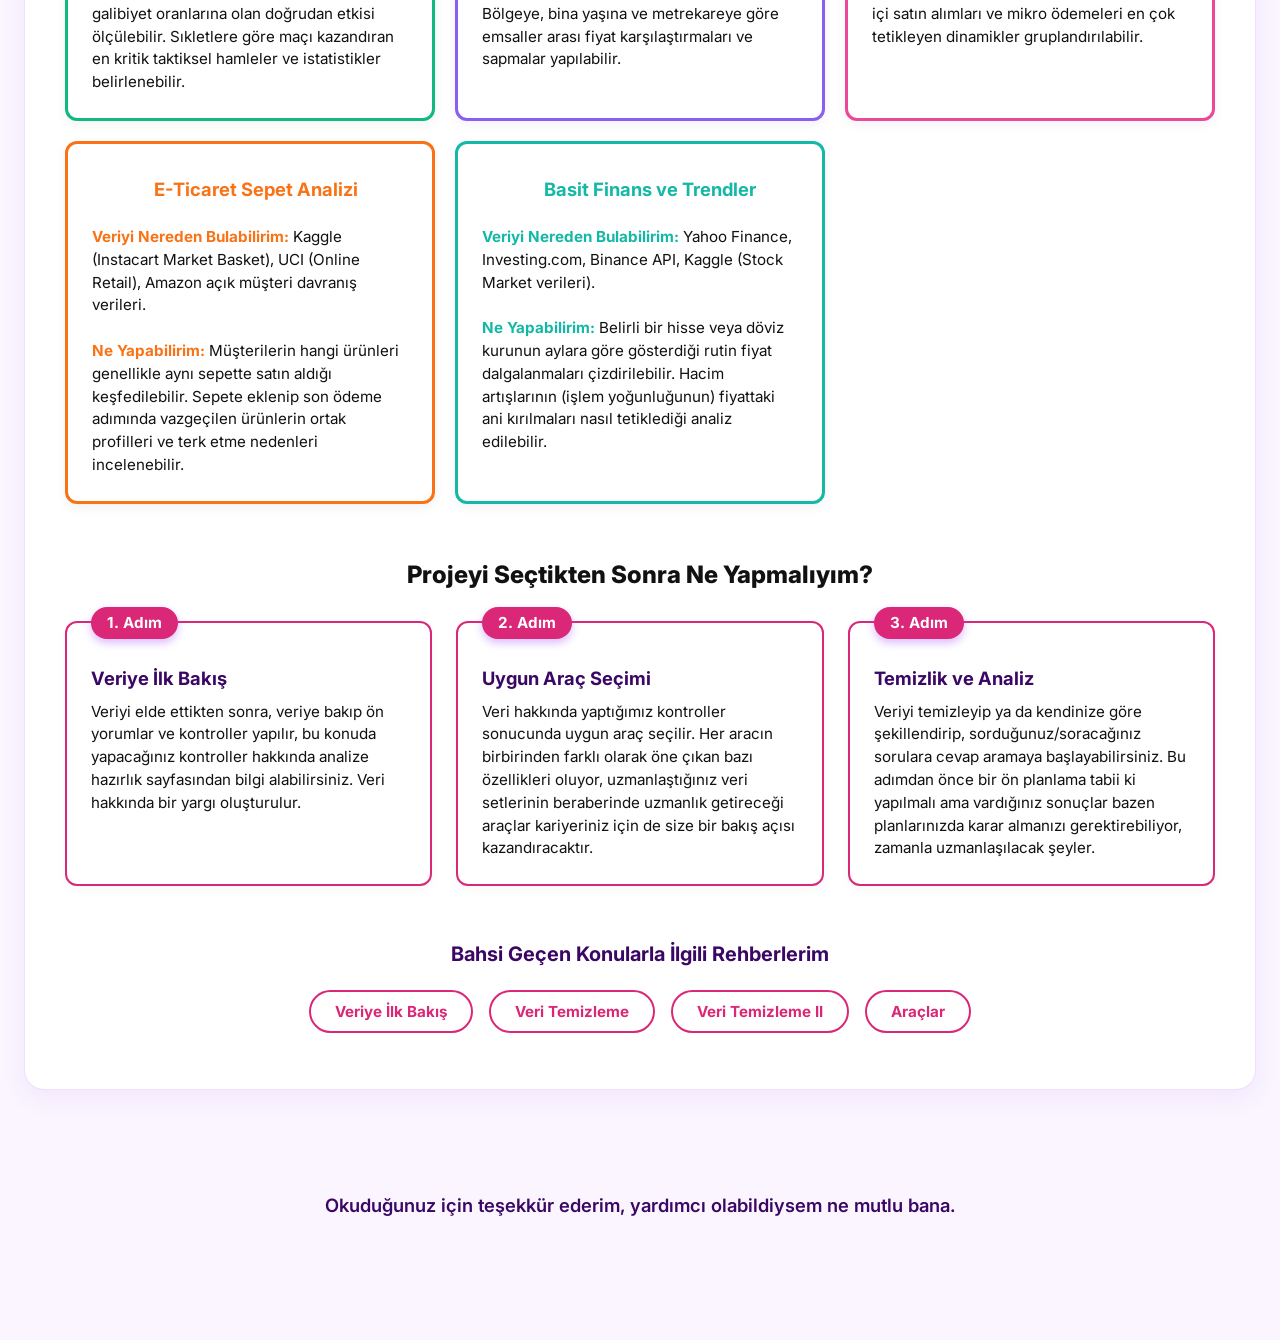
==== commit 56289fce: "Buton atamaları" ====
--- a/how_to_start/how_to_start.html
+++ b/how_to_start/how_to_start.html
@@ -757,6 +757,16 @@
                         <p style="font-size: 0.95rem; line-height: 1.5; color: #111111; margin: 0; padding-left: 0 !important;">Veriyi temizleyip ya da kendinize göre şekillendirip, sorduğunuz/soracağınız sorulara cevap aramaya başlayabilirsiniz. Bu adımdan önce bir ön planlama tabii ki yapılmalı ama vardığınız sonuçlar bazen planlarınızda karar almanızı gerektirebiliyor, zamanla uzmanlaşılacak şeyler.</p>
                     </div>
                 </div>
+
+                <h4 style="text-align: center; font-size: 1.25rem; font-weight: 700; margin-top: 56px; margin-bottom: 24px; color: var(--text-main);">
+                    Bahsi Geçen Konularla İlgili Rehberlerim
+                </h4>
+                <div style="display: flex; justify-content: center; align-items: center; gap: 16px; flex-wrap: wrap; margin-bottom: 24px;">
+                    <a href="../analize_hazirlik/index.html#veriye-ilk-bakis" class="guide-btn">Veriye İlk Bakış</a>
+                    <a href="../analize_hazirlik/index.html#veri-temizleme" class="guide-btn">Veri Temizleme</a>
+                    <a href="../analize_hazirlik/index.html#veri-temizleme-ii" class="guide-btn">Veri Temizleme II</a>
+                    <a href="../index.html#tools-section" class="guide-btn">Araçlar</a>
+                </div>
             </div>
         </section>
 
--- a/how_to_start/how_to_start.css
+++ b/how_to_start/how_to_start.css
@@ -812,6 +812,29 @@
     box-shadow: 0 4px 8px rgba(168, 85, 247, 0.4);
 }
 
+.guide-btn {
+    display: inline-flex;
+    align-items: center;
+    justify-content: center;
+    padding: 10px 24px;
+    background: #ffffff;
+    color: var(--neon-purple, #a855f7);
+    border: 2px solid var(--neon-purple, #a855f7);
+    border-radius: 100px;
+    font-size: 0.95rem;
+    font-weight: 700;
+    text-decoration: none;
+    transition: all 0.2s ease;
+    cursor: pointer;
+}
+
+.guide-btn:hover {
+    background: var(--neon-purple, #a855f7);
+    color: #ffffff;
+    transform: translateY(-2px);
+    box-shadow: 0 4px 12px rgba(168, 85, 247, 0.3);
+}
+
 /* Mobil Uyumluluk */
 @media (max-width: 768px) {
     .ecosystem-section,
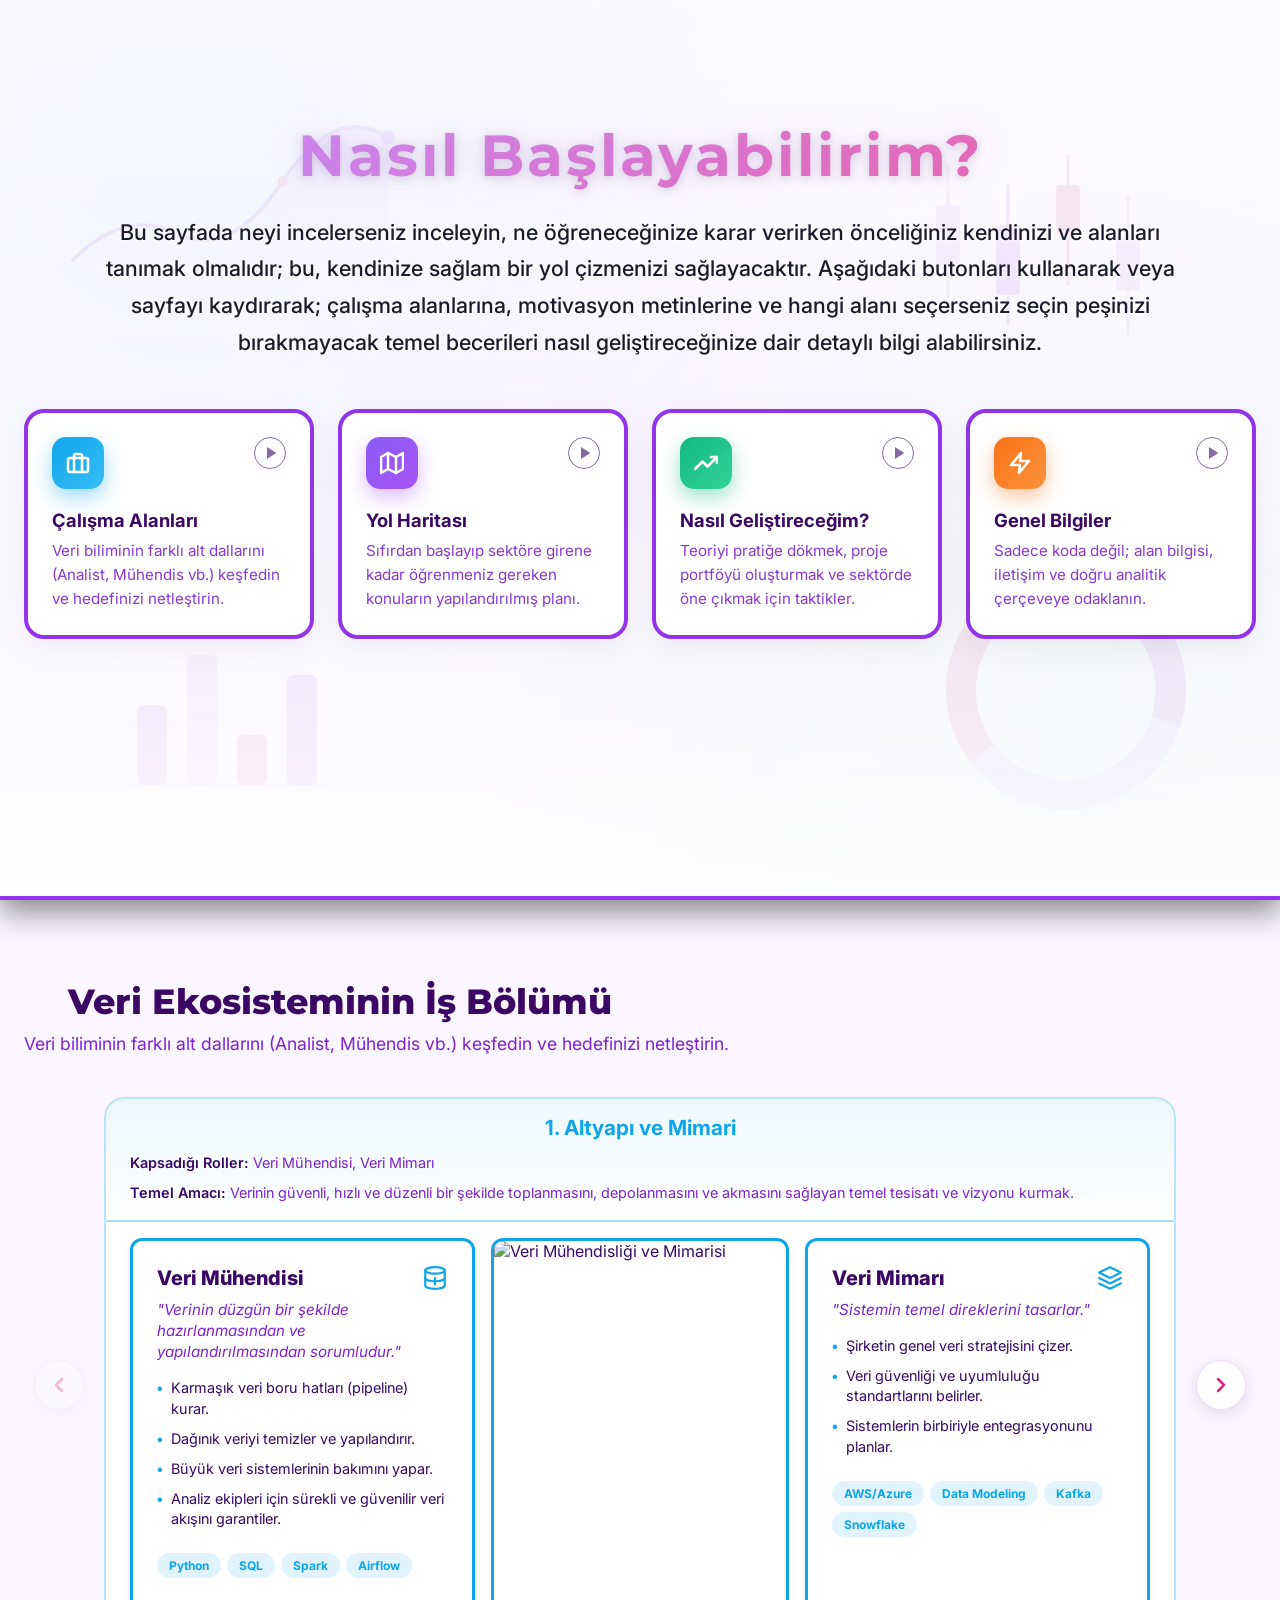
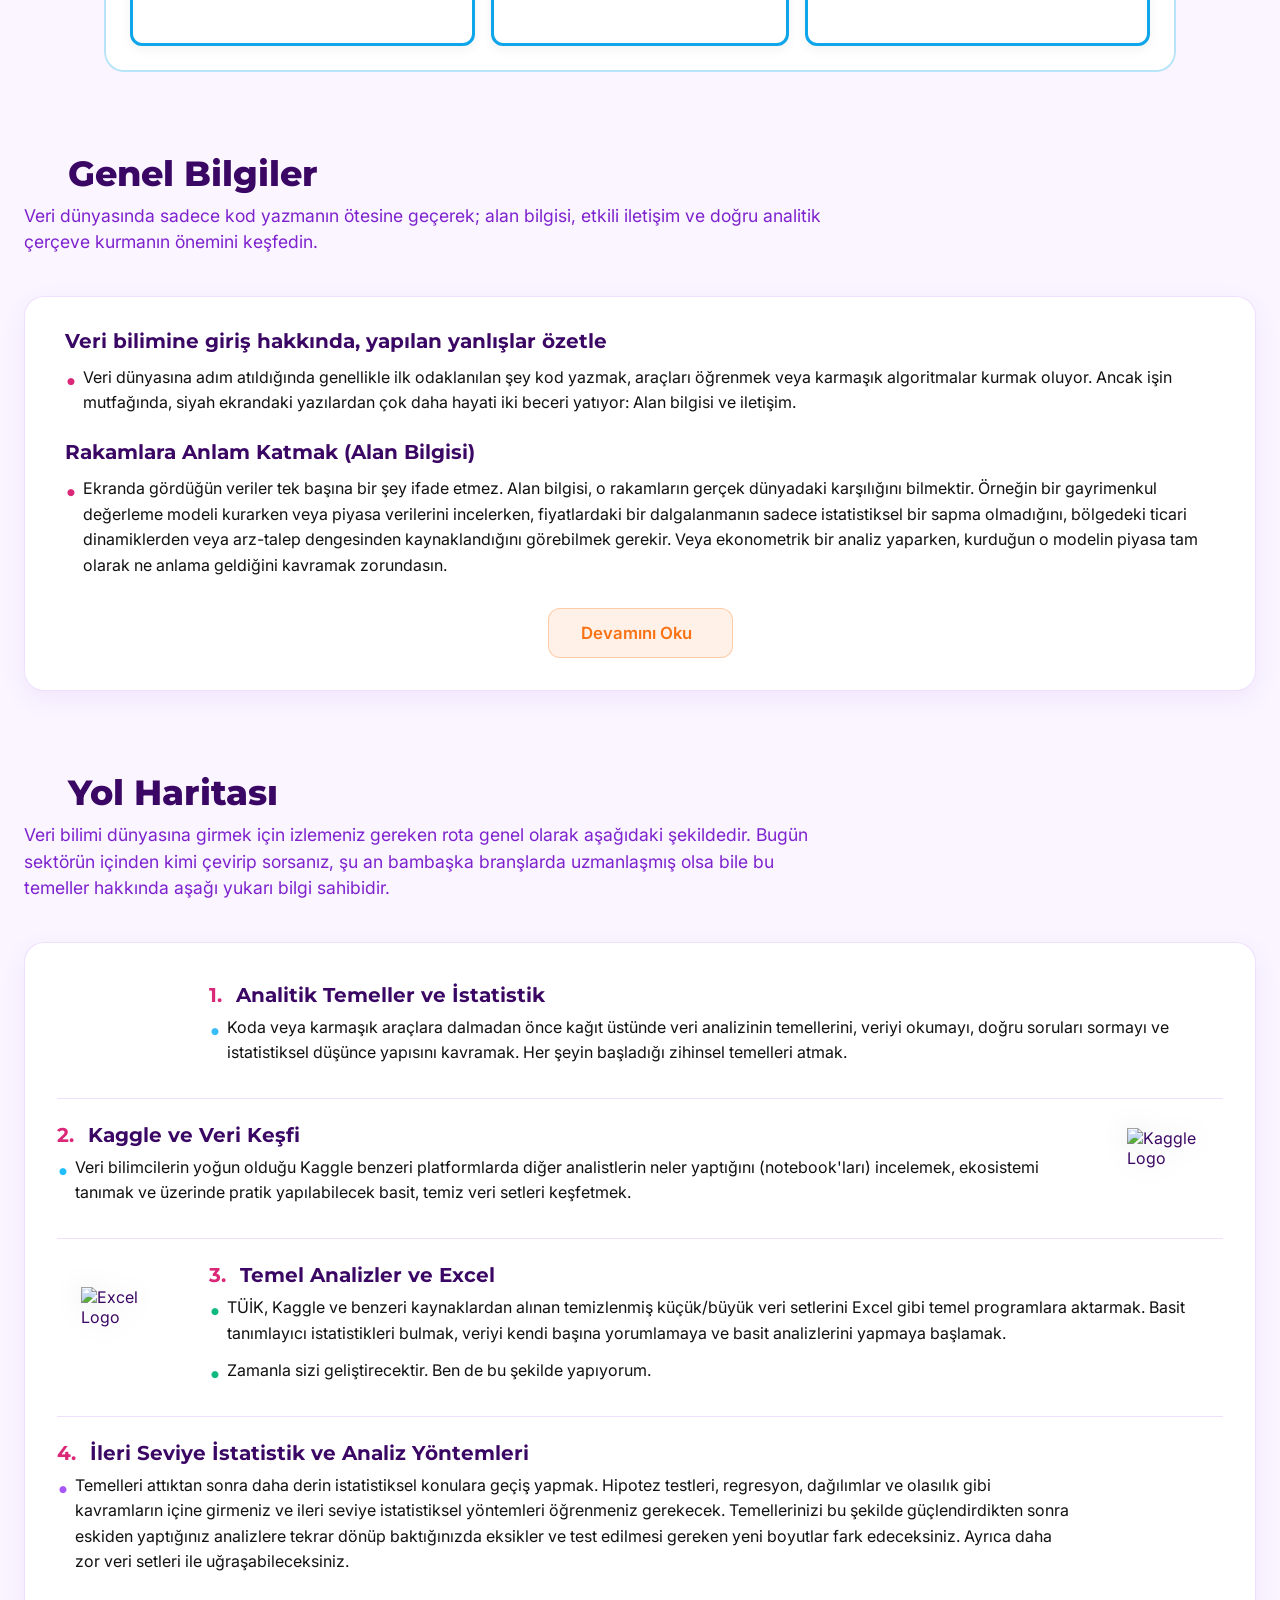
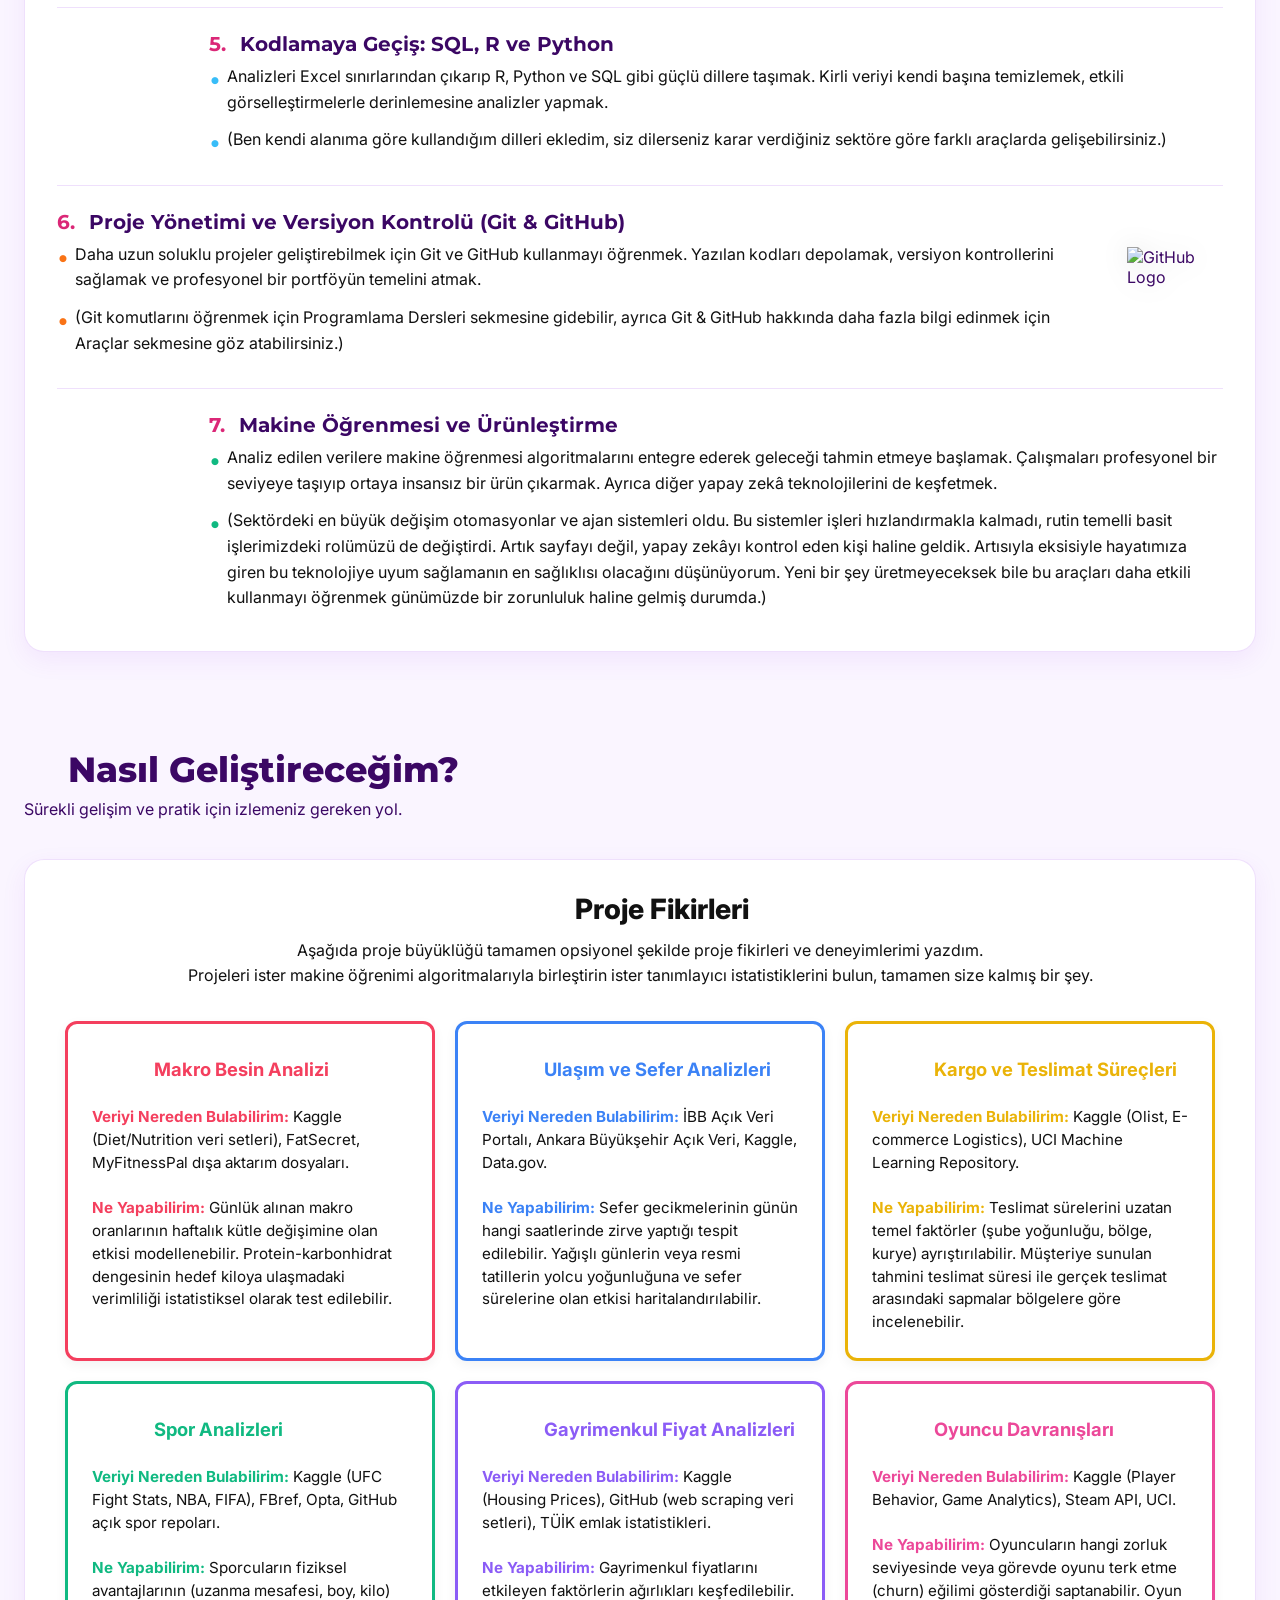
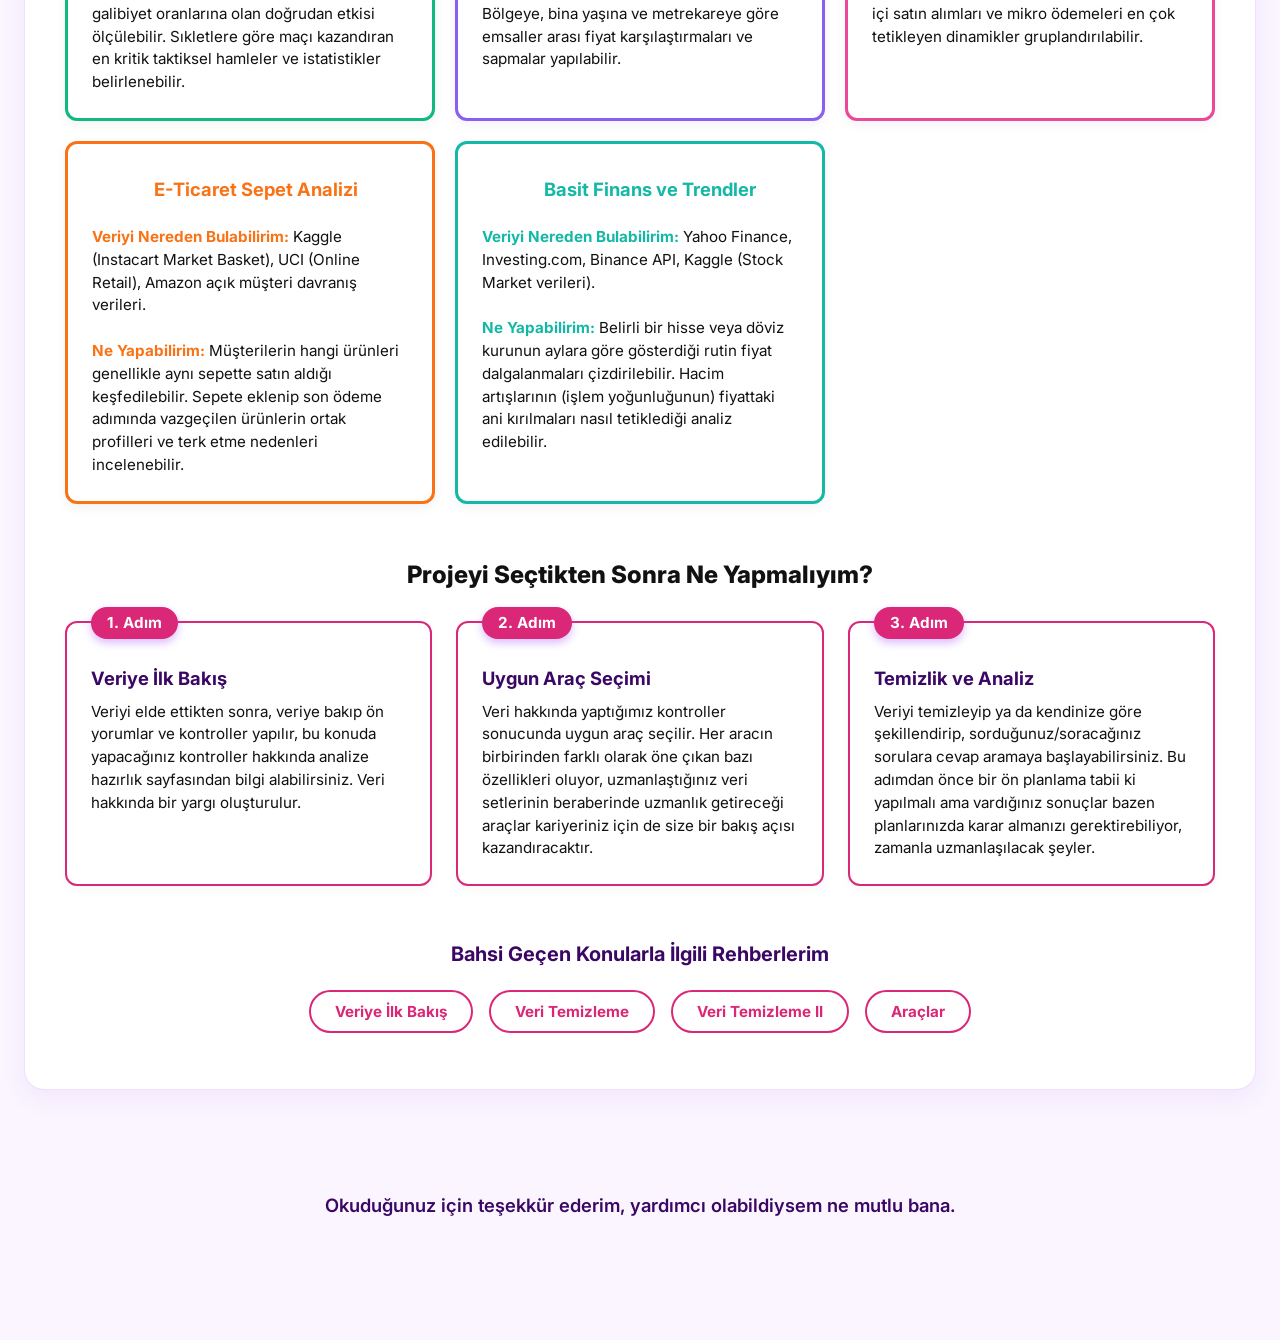
==== commit 356c87c3: "Kasma optimizasyonları" ====
--- a/how_to_start/how_to_start.html
+++ b/how_to_start/how_to_start.html
@@ -267,7 +267,7 @@
                         </div>
 
                         <div class="role-card-image-placeholder">
-                            <img src="images/data_arch_illustration.jpg" alt="Veri Mühendisliği ve Mimarisi">
+                            <img loading="lazy" src="images/data_arch_illustration.jpg" alt="Veri Mühendisliği ve Mimarisi">
                         </div>
 
                         <!-- Veri Mimarı Kartı -->
@@ -329,7 +329,7 @@
                         </div>
 
                         <div class="role-card-image-placeholder">
-                            <img src="images/data_analysis_bi_env.jpg" alt="Veri Analizi ve İş Zekası">
+                            <img loading="lazy" src="images/data_analysis_bi_env.jpg" alt="Veri Analizi ve İş Zekası">
                         </div>
 
                         <!-- İş Zekası Uzmanı Kartı -->
@@ -476,7 +476,7 @@
 
                         <!-- MLOps Görsel Alanı -->
                         <div class="role-card-image-placeholder">
-                            <img src="images/ml_ops_env.jpg" alt="Makine Öğrenmesi Operasyonları (MLOps)">
+                            <img loading="lazy" src="images/ml_ops_env.jpg" alt="Makine Öğrenmesi Operasyonları (MLOps)">
                         </div>
 
                         <!-- MLOps Mühendisi Kartı -->
@@ -587,7 +587,7 @@
                             <p>Veri bilimcilerin yoğun olduğu Kaggle benzeri platformlarda diğer analistlerin neler yaptığını (notebook'ları) incelemek, ekosistemi tanımak ve üzerinde pratik yapılabilecek basit, temiz veri setleri keşfetmek.</p>
                         </div>
                         <div class="mz-image">
-                            <img src="images/kaggle-logo.svg" alt="Kaggle Logo" />
+                            <img loading="lazy" src="images/kaggle-logo.svg" alt="Kaggle Logo" />
                         </div>
                     </div>
                     
@@ -599,7 +599,7 @@
                             <p>Zamanla sizi geliştirecektir. Ben de bu şekilde yapıyorum.</p>
                         </div>
                         <div class="mz-image">
-                            <img src="images/excel-logo.svg" alt="Excel Logo" />
+                            <img loading="lazy" src="images/excel-logo.svg" alt="Excel Logo" />
                         </div>
                     </div>
                     
@@ -634,7 +634,7 @@
                             <p>(Git komutlarını öğrenmek için Programlama Dersleri sekmesine gidebilir, ayrıca Git & GitHub hakkında daha fazla bilgi edinmek için Araçlar sekmesine göz atabilirsiniz.)</p>
                         </div>
                         <div class="mz-image">
-                            <img src="images/github-logo.svg" alt="GitHub Logo" />
+                            <img loading="lazy" src="images/github-logo.svg" alt="GitHub Logo" />
                         </div>
                     </div>
                     
--- a/how_to_start/how_to_start.css
+++ b/how_to_start/how_to_start.css
@@ -98,9 +98,7 @@
     box-shadow: 0 10px 30px rgba(0,0,0,0.05);
     position: relative;
     overflow: hidden;
-    /* Glass efekti */
-    backdrop-filter: blur(10px);
-    -webkit-backdrop-filter: blur(10px);
+    background-color: #ffffff;
 }
 
 .feature-card:hover {
@@ -533,9 +531,7 @@
     border: 2px solid color-mix(in srgb, var(--neon-blue) 30%, transparent);
     border-radius: 20px;
     overflow: hidden;
-    /* Glass efekti */
-    backdrop-filter: blur(10px);
-    -webkit-backdrop-filter: blur(10px);
+    background-color: #ffffff;
     box-shadow: 0 10px 30px rgba(0,0,0,0.05);
     display: flex;
     flex-direction: column;
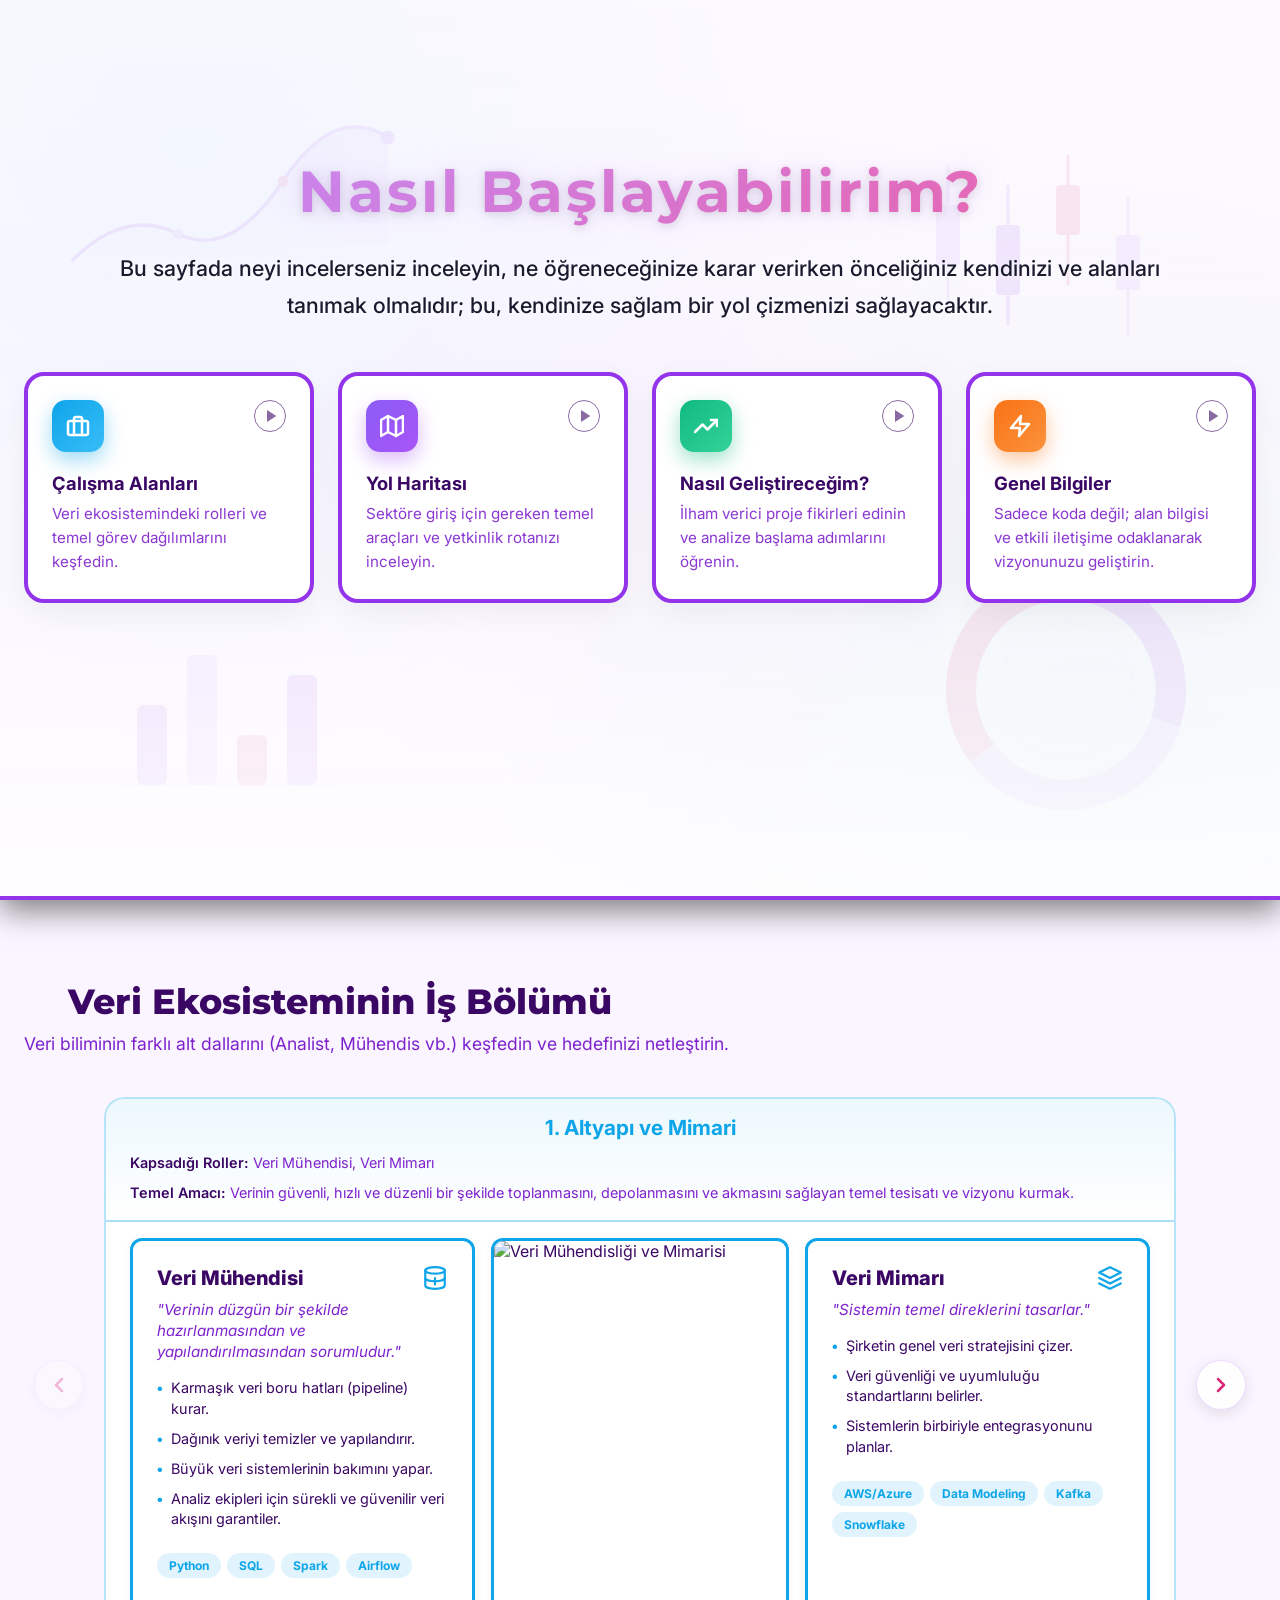
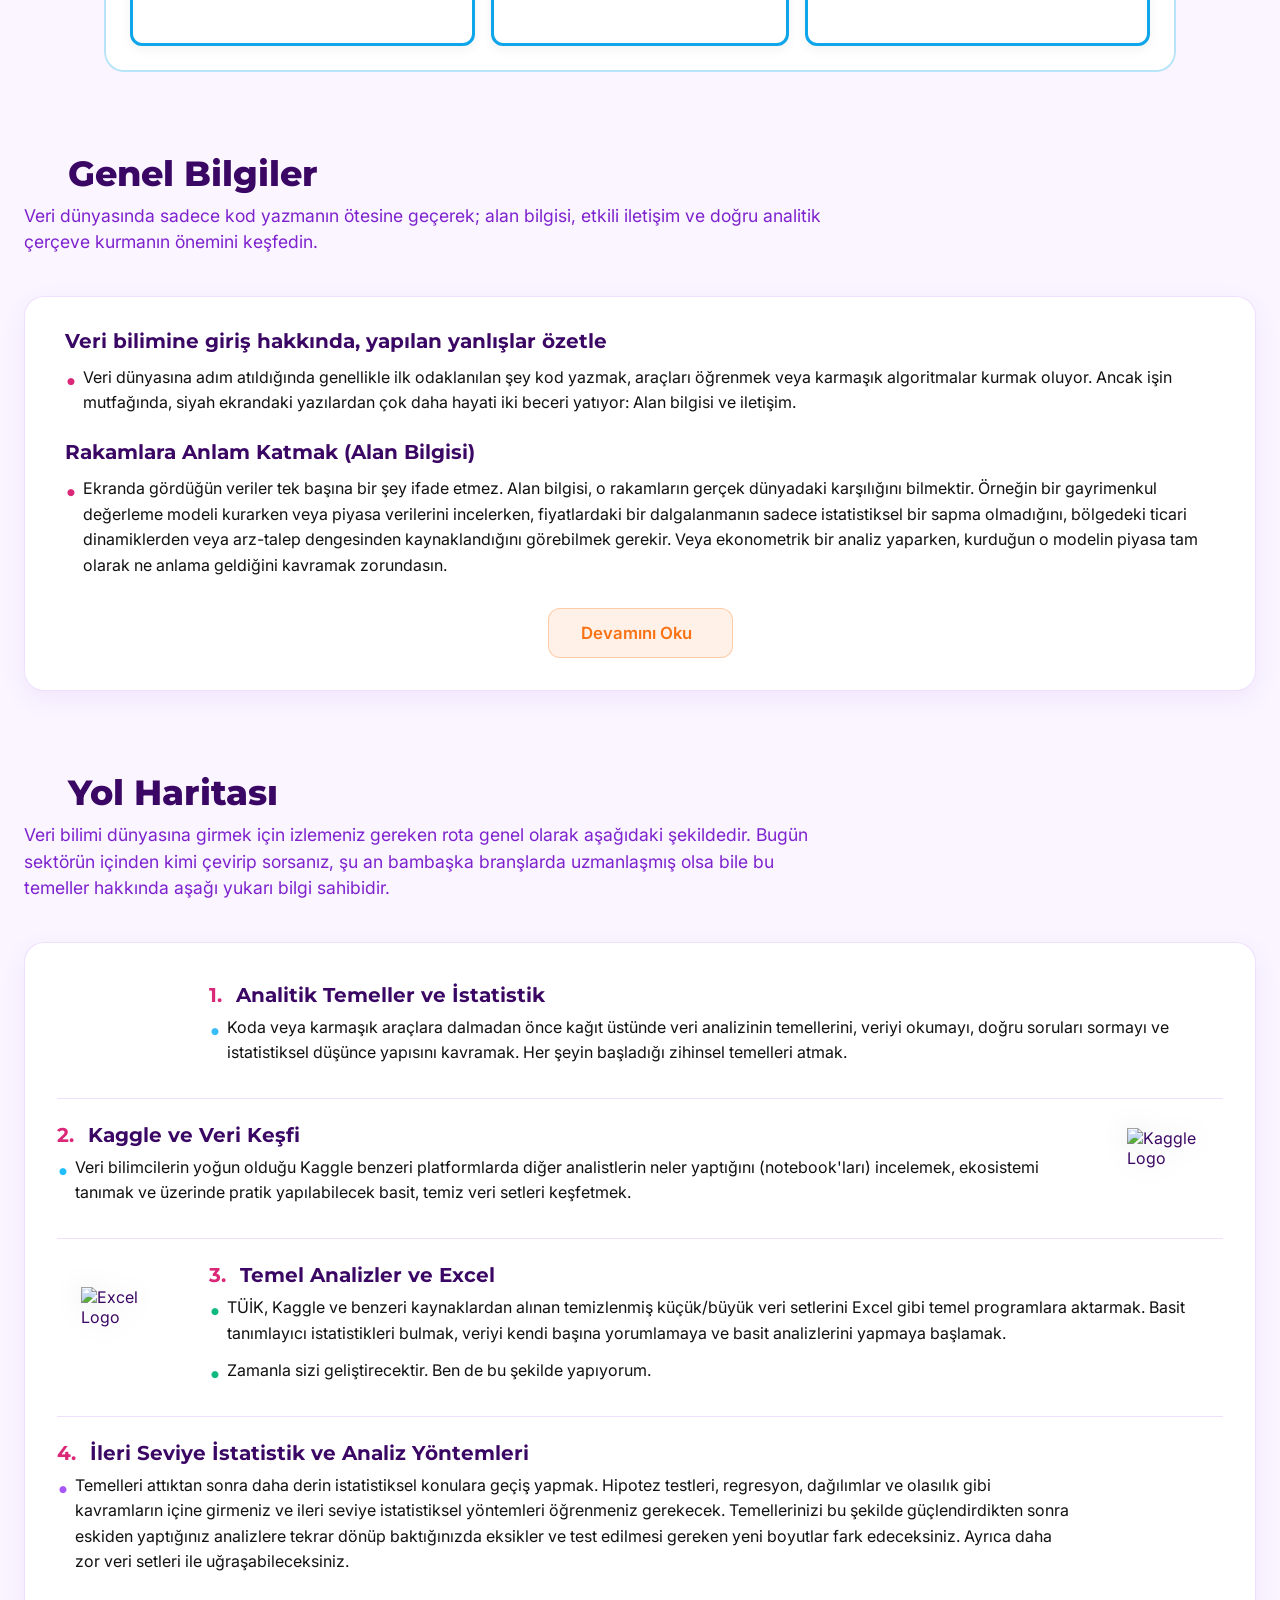
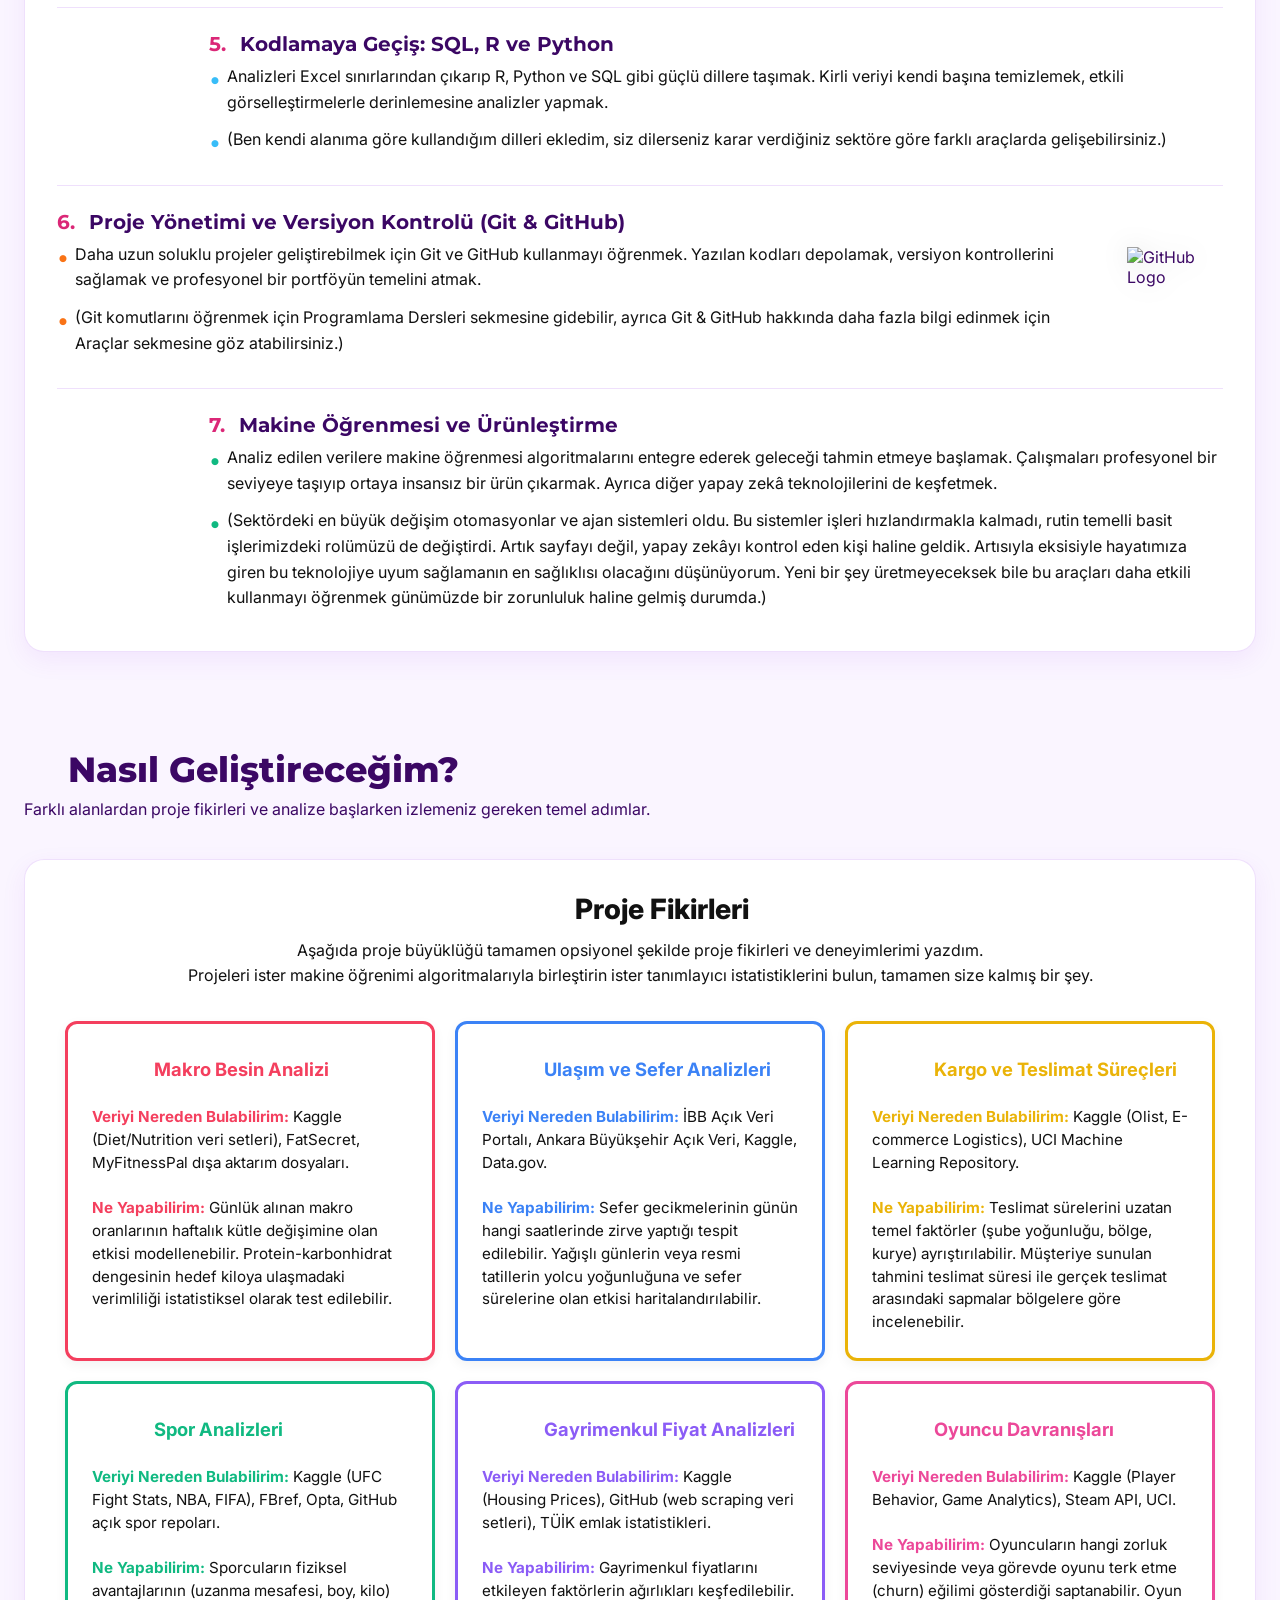
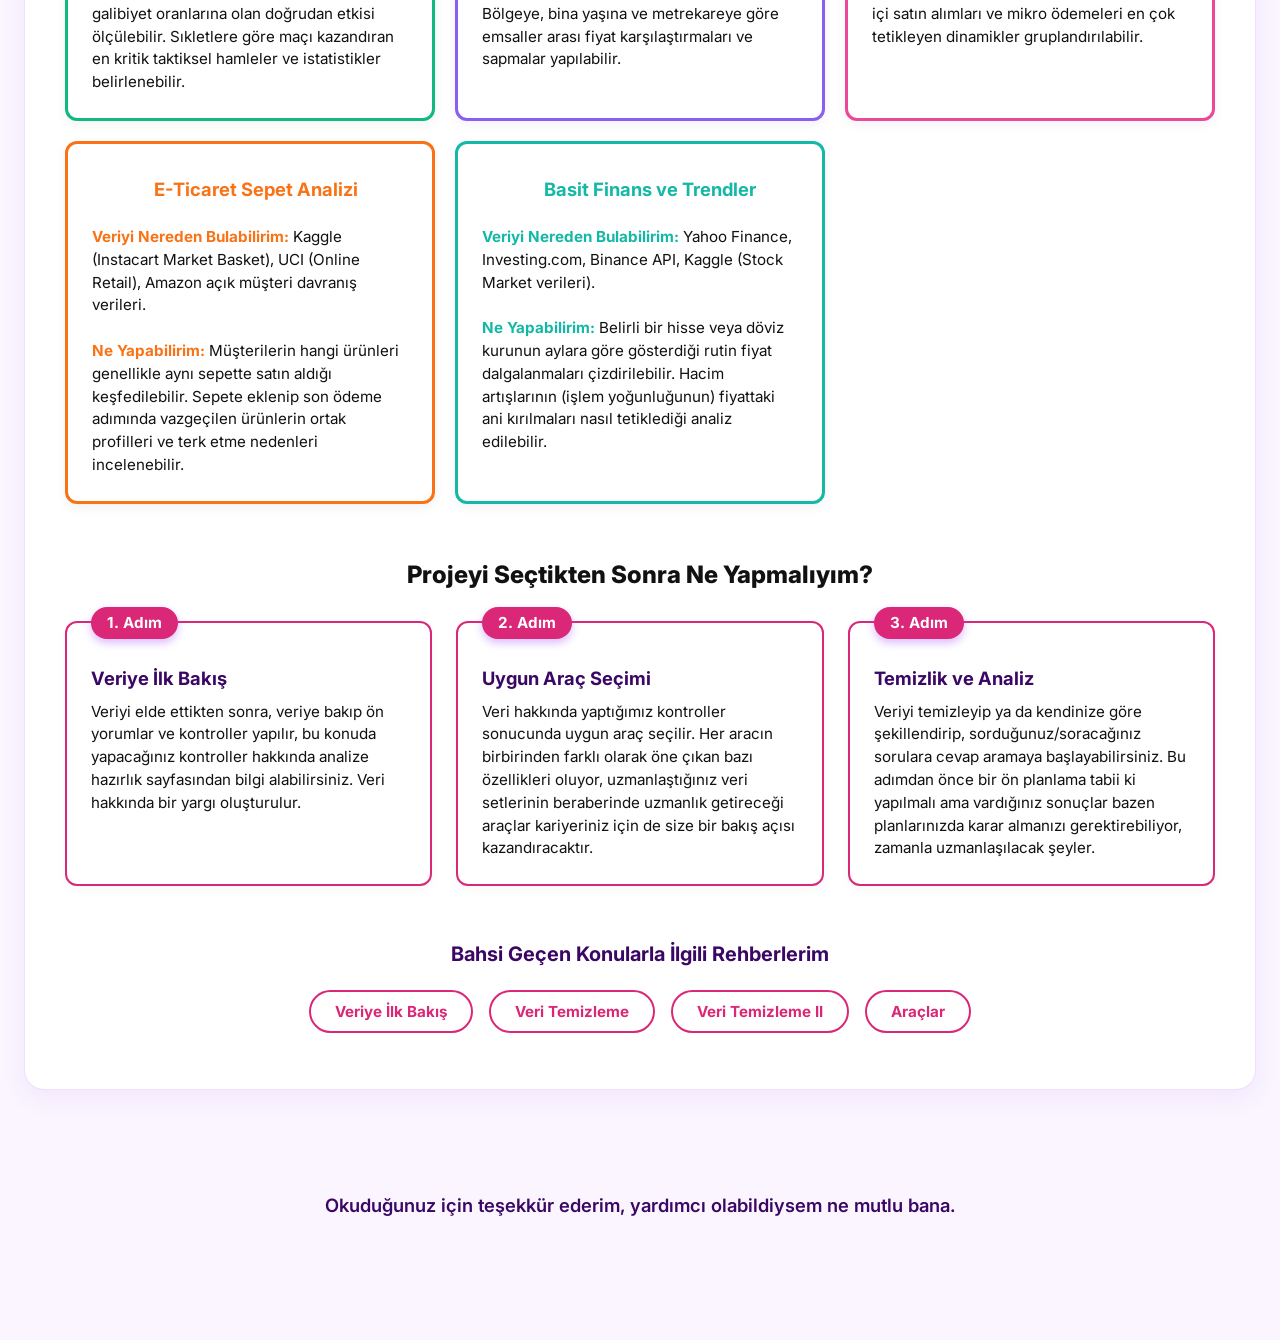
==== commit 666aa5ea: "yazı düzenlemeleri" ====
--- a/how_to_start/how_to_start.html
+++ b/how_to_start/how_to_start.html
@@ -126,7 +126,7 @@
             <div class="banner-text-wrapper">
                 <h1 class="hero-title custom-brand-title">Nasıl Başlayabilirim?</h1>
                 <p class="hero-subtitle">
-                    Bu sayfada neyi incelerseniz inceleyin, ne öğreneceğinize karar verirken önceliğiniz kendinizi ve alanları tanımak olmalıdır; bu, kendinize sağlam bir yol çizmenizi sağlayacaktır. Aşağıdaki butonları kullanarak veya sayfayı kaydırarak; çalışma alanlarına, motivasyon metinlerine ve hangi alanı seçerseniz seçin peşinizi bırakmayacak temel becerileri nasıl geliştireceğinize dair detaylı bilgi alabilirsiniz.
+                    Bu sayfada neyi incelerseniz inceleyin, ne öğreneceğinize karar verirken önceliğiniz kendinizi ve alanları tanımak olmalıdır; bu, kendinize sağlam bir yol çizmenizi sağlayacaktır.
                 </p>
             </div>
             <div class="hero-features-grid">
@@ -145,7 +145,7 @@
                     </div>
                     <div class="feature-content">
                         <h3>Çalışma Alanları</h3>
-                        <p>Veri biliminin farklı alt dallarını (Analist, Mühendis vb.) keşfedin ve hedefinizi netleştirin.</p>
+                        <p>Veri ekosistemindeki rolleri ve temel görev dağılımlarını keşfedin.</p>
                     </div>
                 </a>
 
@@ -165,7 +165,7 @@
                     </div>
                     <div class="feature-content">
                         <h3>Yol Haritası</h3>
-                        <p>Sıfırdan başlayıp sektöre girene kadar öğrenmeniz gereken konuların yapılandırılmış planı.</p>
+                        <p>Sektöre giriş için gereken temel araçları ve yetkinlik rotanızı inceleyin.</p>
                     </div>
                 </a>
 
@@ -184,7 +184,7 @@
                     </div>
                     <div class="feature-content">
                         <h3>Nasıl Geliştireceğim?</h3>
-                        <p>Teoriyi pratiğe dökmek, proje portföyü oluşturmak ve sektörde öne çıkmak için taktikler.</p>
+                        <p>İlham verici proje fikirleri edinin ve analize başlama adımlarını öğrenin.</p>
                     </div>
                 </a>
 
@@ -202,7 +202,7 @@
                     </div>
                     <div class="feature-content">
                         <h3>Genel Bilgiler</h3>
-                        <p>Sadece koda değil; alan bilgisi, iletişim ve doğru analitik çerçeveye odaklanın.</p>
+                        <p>Sadece koda değil; alan bilgisi ve etkili iletişime odaklanarak vizyonunuzu geliştirin.</p>
                     </div>
                 </a>
             </div>
@@ -661,7 +661,7 @@
                     </span> 
                     Nasıl Geliştireceğim?
                 </h2>
-                <p class="section-subtitle">Sürekli gelişim ve pratik için izlemeniz gereken yol.</p>
+                <p class="section-subtitle">Farklı alanlardan proje fikirleri ve analize başlarken izlemeniz gereken temel adımlar.</p>
             </div>
             <div class="gi-card">
                 <h3 style="color: #111111; font-size: 1.75rem; font-weight: 800; display: flex; justify-content: center; align-items: center; gap: 12px; margin-top: 0; margin-bottom: 12px;">
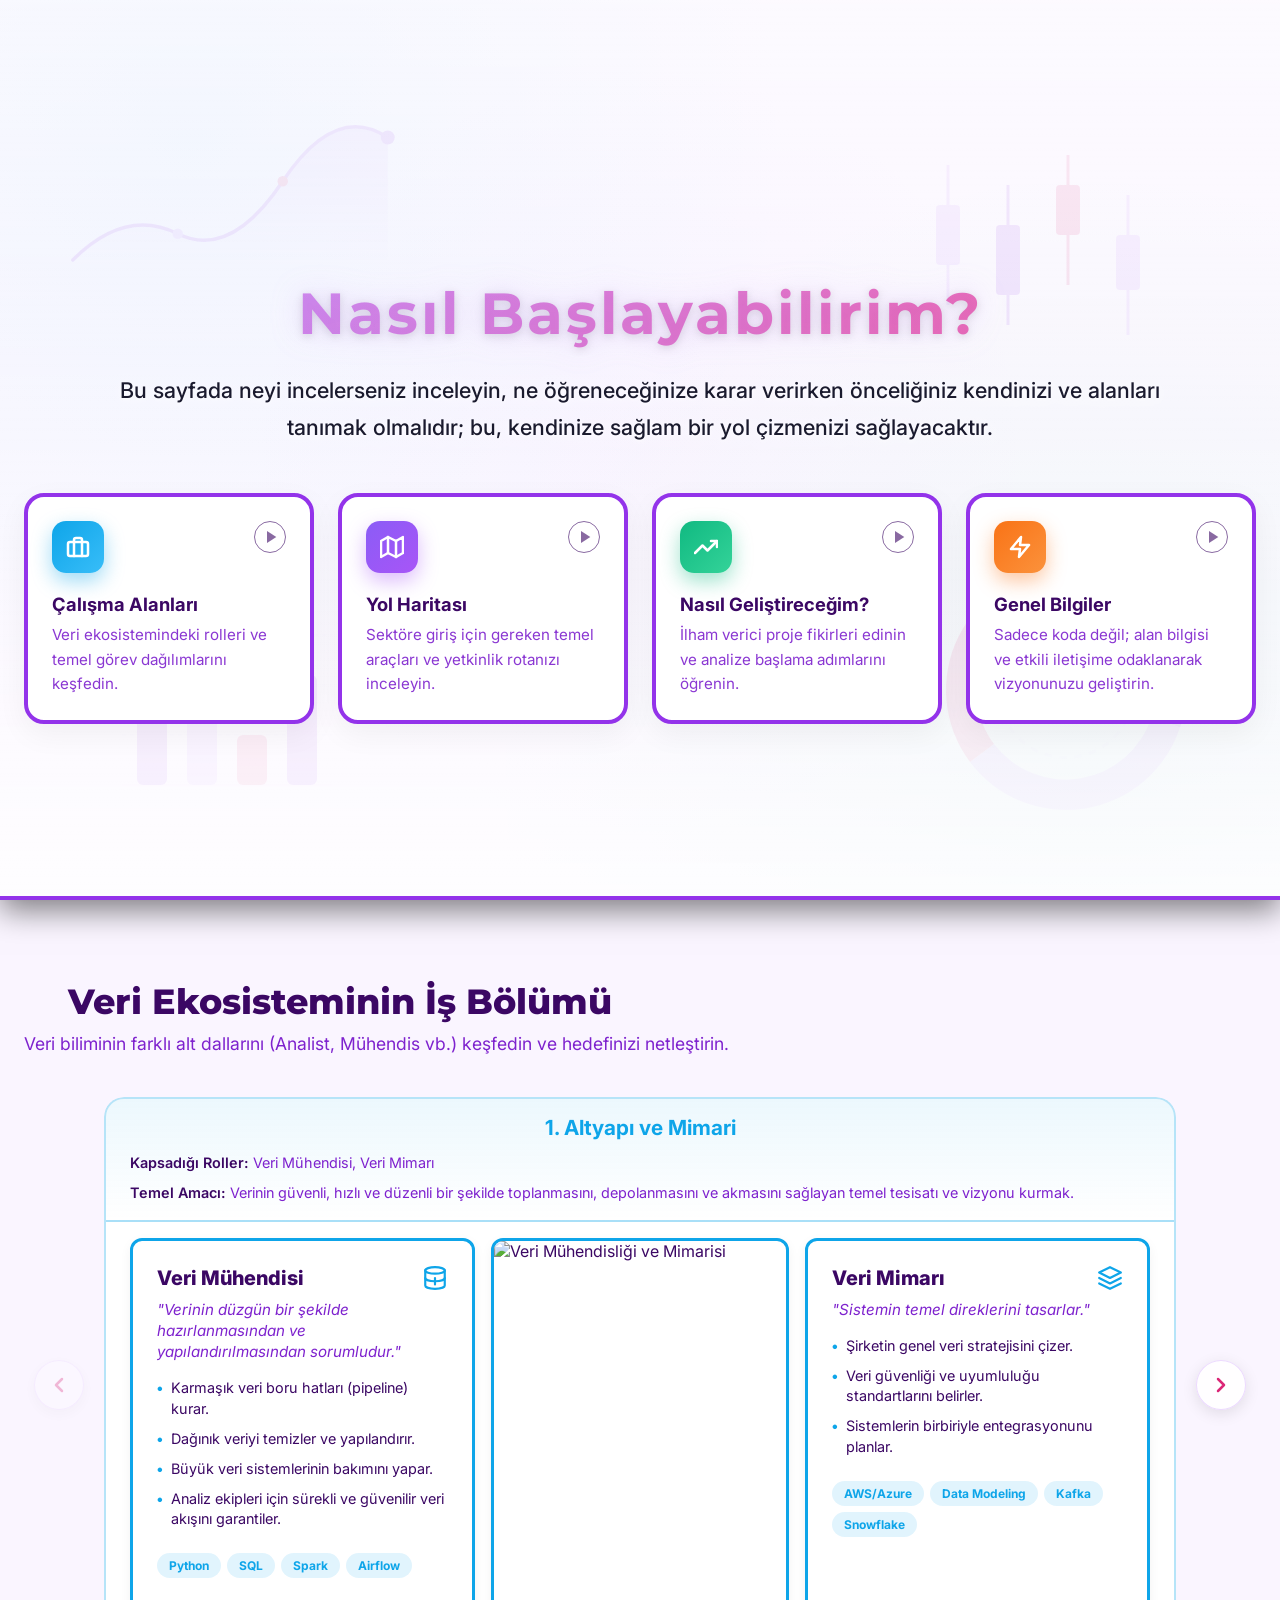
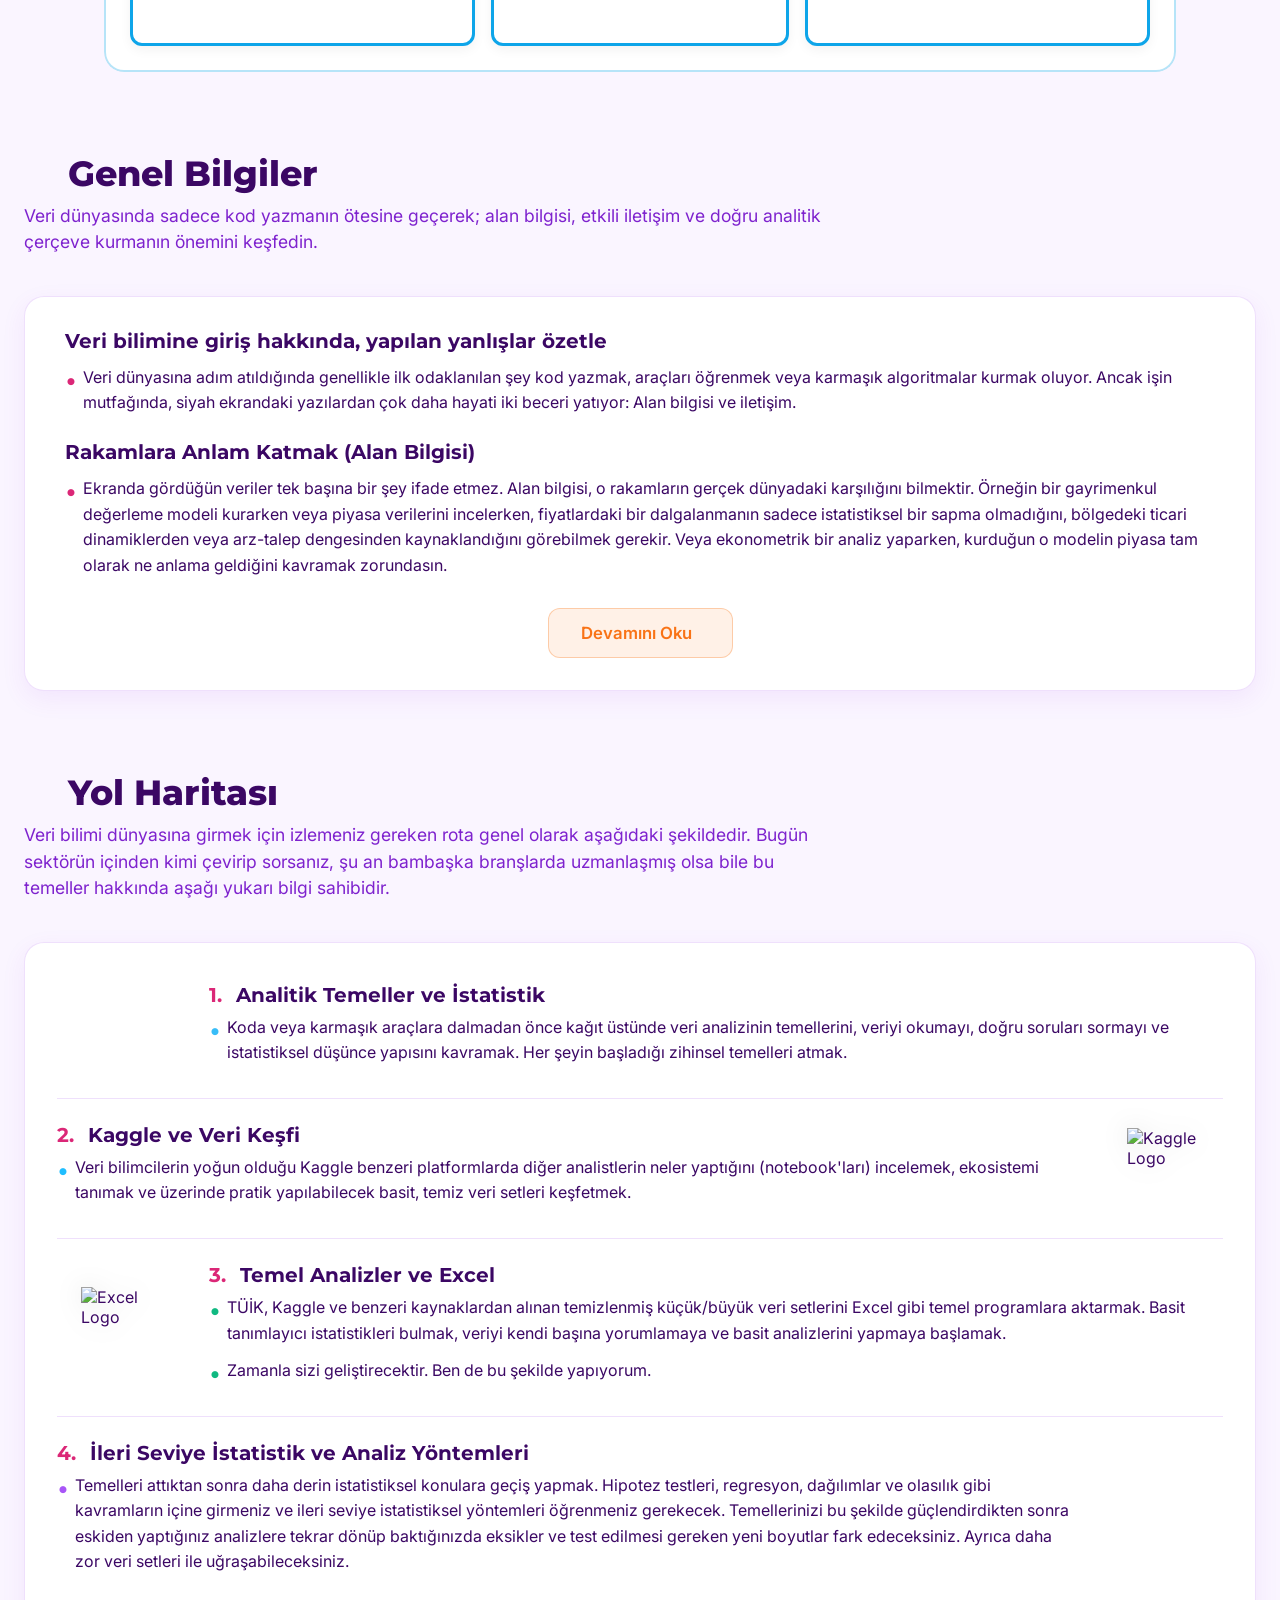
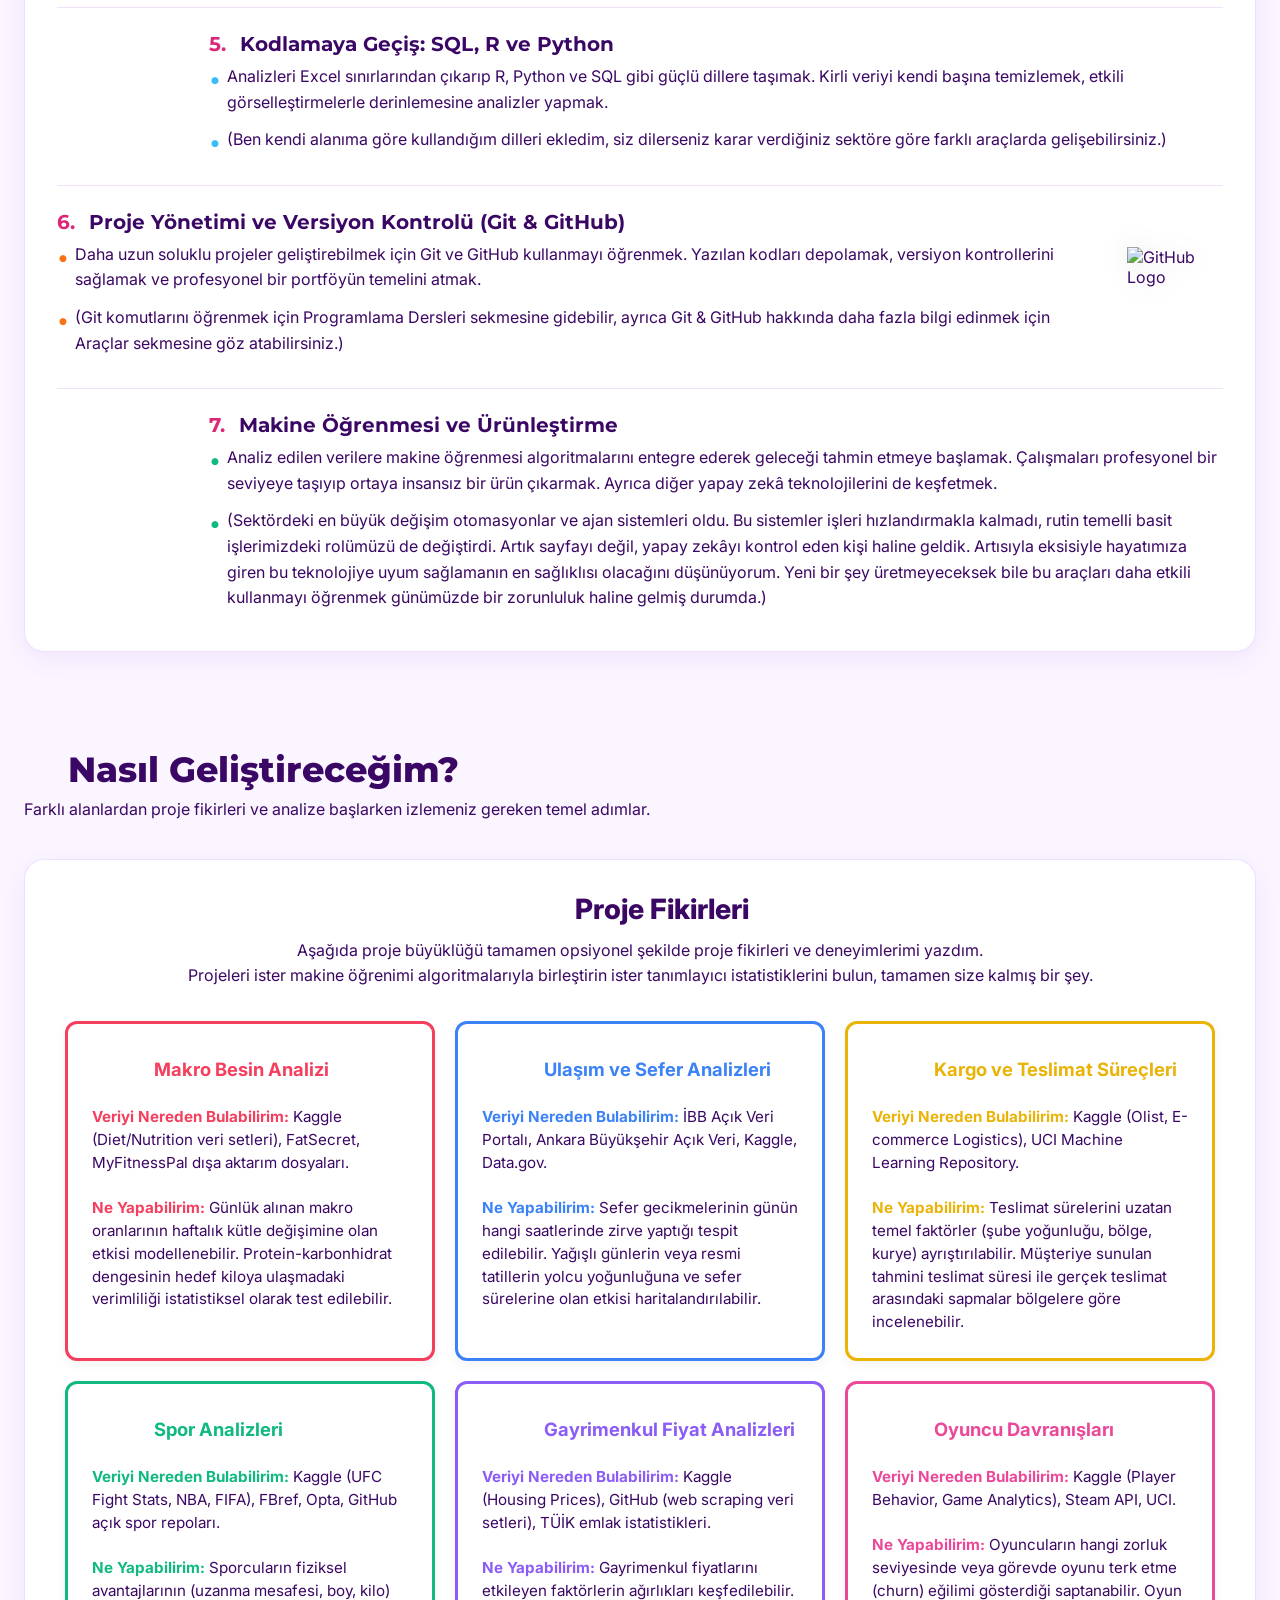
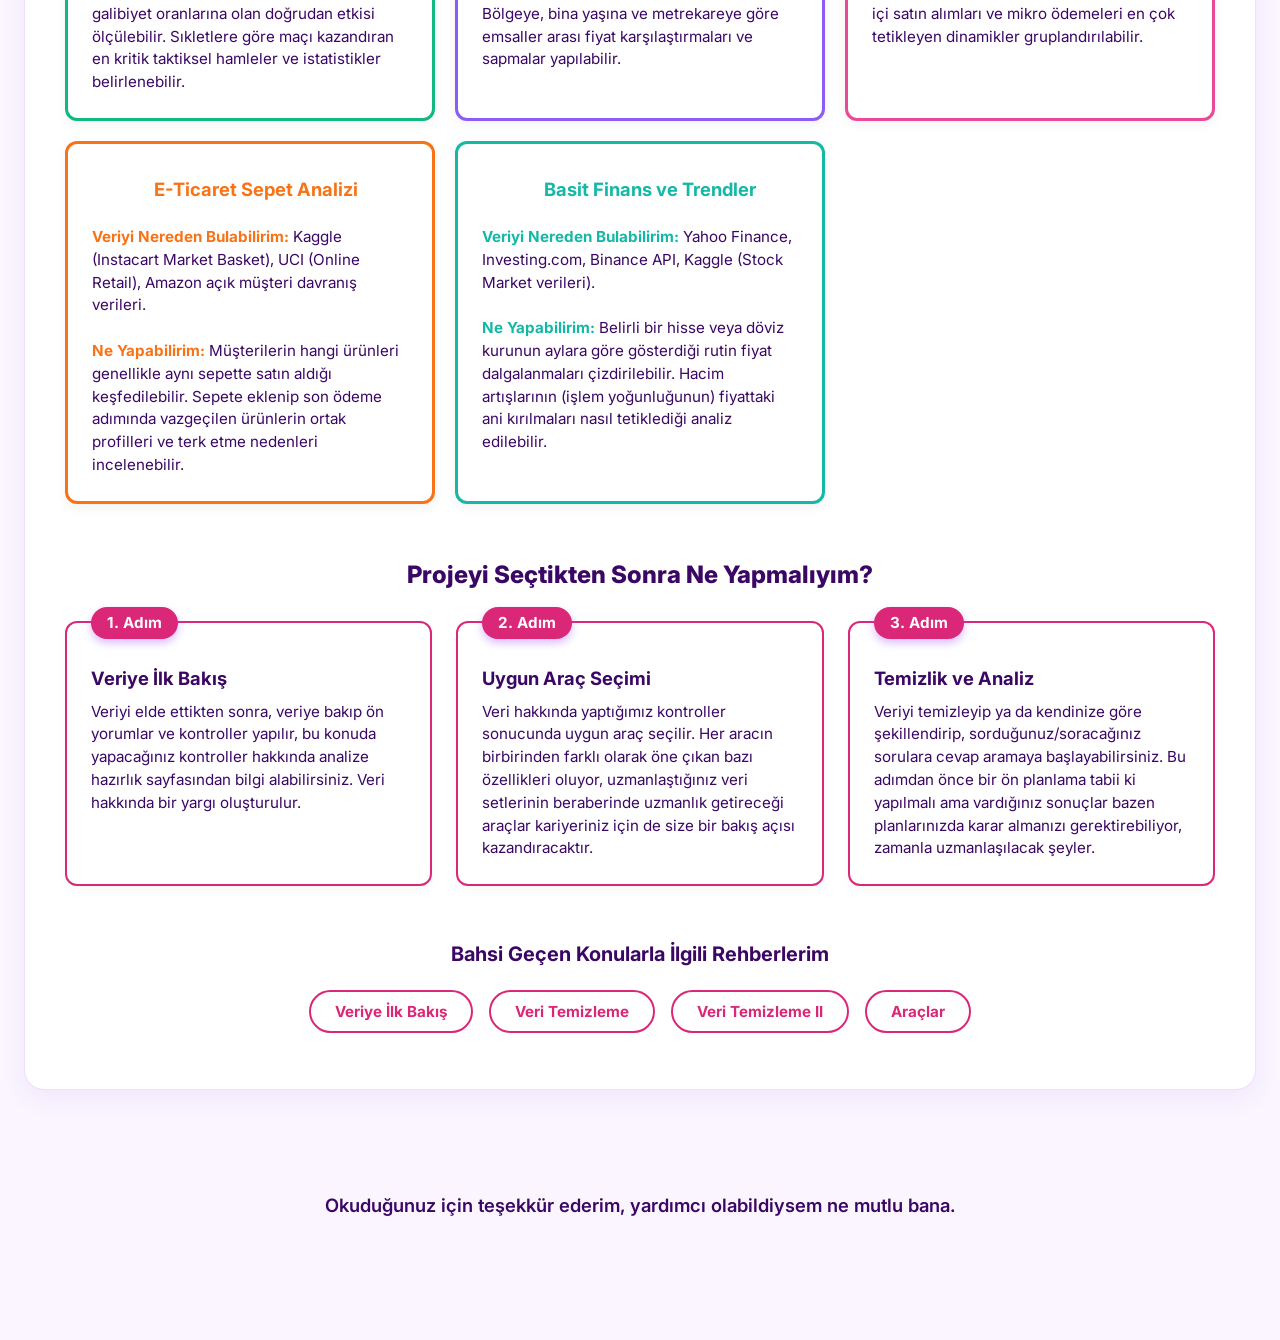
==== commit 9a30dbd2: "nasıl başlarım bitti" ====
--- a/how_to_start/how_to_start.html
+++ b/how_to_start/how_to_start.html
@@ -664,11 +664,11 @@
                 <p class="section-subtitle">Farklı alanlardan proje fikirleri ve analize başlarken izlemeniz gereken temel adımlar.</p>
             </div>
             <div class="gi-card">
-                <h3 style="color: #111111; font-size: 1.75rem; font-weight: 800; display: flex; justify-content: center; align-items: center; gap: 12px; margin-top: 0; margin-bottom: 12px;">
+                <h3 style="color: var(--text-main); font-size: 1.75rem; font-weight: 800; display: flex; justify-content: center; align-items: center; gap: 12px; margin-top: 0; margin-bottom: 12px;">
                     <i data-lucide="lightbulb" style="width: 32px; height: 32px;"></i>
                     Proje Fikirleri
                 </h3>
-                <div style="text-align: center; font-size: 1rem; line-height: 1.6; color: #111111; margin-bottom: 32px;">
+                <div style="text-align: center; font-size: 1rem; line-height: 1.6; color: var(--text-main); margin-bottom: 32px;">
                     Aşağıda proje büyüklüğü tamamen opsiyonel şekilde proje fikirleri ve deneyimlerimi yazdım.<br>Projeleri ister makine öğrenimi algoritmalarıyla birleştirin ister tanımlayıcı istatistiklerini bulun, tamamen size kalmış bir şey.
                 </div>
                 <div class="project-cards-grid">
@@ -737,24 +737,24 @@
                     </div>
                 </div>
 
-                <h4 style="text-align: center; font-size: 1.5rem; font-weight: 800; margin-top: 56px; margin-bottom: 32px; color: #111111;">
+                <h4 style="text-align: center; font-size: 1.5rem; font-weight: 800; margin-top: 56px; margin-bottom: 32px; color: var(--text-main);">
                     Projeyi Seçtikten Sonra Ne Yapmalıyım?
                 </h4>
                 <div class="steps-grid">
                     <div class="step-card">
                         <div class="step-number">1. Adım</div>
                         <h4 style="margin: 12px 0; font-size: 1.15rem; font-weight: 700; color: var(--text-main);">Veriye İlk Bakış</h4>
-                        <p style="font-size: 0.95rem; line-height: 1.5; color: #111111; margin: 0; padding-left: 0 !important;">Veriyi elde ettikten sonra, veriye bakıp ön yorumlar ve kontroller yapılır, bu konuda yapacağınız kontroller hakkında analize hazırlık sayfasından bilgi alabilirsiniz. Veri hakkında bir yargı oluşturulur.</p>
+                        <p style="font-size: 0.95rem; line-height: 1.5; color: var(--text-main); margin: 0; padding-left: 0 !important;">Veriyi elde ettikten sonra, veriye bakıp ön yorumlar ve kontroller yapılır, bu konuda yapacağınız kontroller hakkında analize hazırlık sayfasından bilgi alabilirsiniz. Veri hakkında bir yargı oluşturulur.</p>
                     </div>
                     <div class="step-card">
                         <div class="step-number">2. Adım</div>
                         <h4 style="margin: 12px 0; font-size: 1.15rem; font-weight: 700; color: var(--text-main);">Uygun Araç Seçimi</h4>
-                        <p style="font-size: 0.95rem; line-height: 1.5; color: #111111; margin: 0; padding-left: 0 !important;">Veri hakkında yaptığımız kontroller sonucunda uygun araç seçilir. Her aracın birbirinden farklı olarak öne çıkan bazı özellikleri oluyor, uzmanlaştığınız veri setlerinin beraberinde uzmanlık getireceği araçlar kariyeriniz için de size bir bakış açısı kazandıracaktır.</p>
+                        <p style="font-size: 0.95rem; line-height: 1.5; color: var(--text-main); margin: 0; padding-left: 0 !important;">Veri hakkında yaptığımız kontroller sonucunda uygun araç seçilir. Her aracın birbirinden farklı olarak öne çıkan bazı özellikleri oluyor, uzmanlaştığınız veri setlerinin beraberinde uzmanlık getireceği araçlar kariyeriniz için de size bir bakış açısı kazandıracaktır.</p>
                     </div>
                     <div class="step-card">
                         <div class="step-number">3. Adım</div>
                         <h4 style="margin: 12px 0; font-size: 1.15rem; font-weight: 700; color: var(--text-main);">Temizlik ve Analiz</h4>
-                        <p style="font-size: 0.95rem; line-height: 1.5; color: #111111; margin: 0; padding-left: 0 !important;">Veriyi temizleyip ya da kendinize göre şekillendirip, sorduğunuz/soracağınız sorulara cevap aramaya başlayabilirsiniz. Bu adımdan önce bir ön planlama tabii ki yapılmalı ama vardığınız sonuçlar bazen planlarınızda karar almanızı gerektirebiliyor, zamanla uzmanlaşılacak şeyler.</p>
+                        <p style="font-size: 0.95rem; line-height: 1.5; color: var(--text-main); margin: 0; padding-left: 0 !important;">Veriyi temizleyip ya da kendinize göre şekillendirip, sorduğunuz/soracağınız sorulara cevap aramaya başlayabilirsiniz. Bu adımdan önce bir ön planlama tabii ki yapılmalı ama vardığınız sonuçlar bazen planlarınızda karar almanızı gerektirebiliyor, zamanla uzmanlaşılacak şeyler.</p>
                     </div>
                 </div>
 
--- a/how_to_start/how_to_start.css
+++ b/how_to_start/how_to_start.css
@@ -35,7 +35,7 @@
     max-width: 1250px; /* Kartlara nefes alacak geniş alanı verir */
     z-index: 20; /* Arka plan tintinin üzerinde kalması için */
     animation: fadeInUp 0.8s ease-out;
-    margin-bottom: 15vh; /* İçeriği merkezden yukarı taşır (Transform animasyonla çakıştığı için margin kullanıyoruz) */
+    margin-top: 12vh; /* İçeriği merkezden aşağı iter */
 }
 
 /* Sadece metinleri okunaklı bir sütunda tutmak için (Daha geniş bir alan) */
@@ -98,7 +98,7 @@
     box-shadow: 0 10px 30px rgba(0,0,0,0.05);
     position: relative;
     overflow: hidden;
-    background-color: #ffffff;
+    background: var(--bg-card);
 }
 
 .feature-card:hover {
@@ -288,7 +288,7 @@
     font-size: 1rem;
     line-height: 1.6;
     margin-bottom: 16px;
-    color: #111111;
+    color: var(--text-main);
     position: relative;
     padding-left: 18px;
 }
@@ -402,7 +402,7 @@
 .mz-text p {
     font-size: 1rem;
     line-height: 1.6;
-    color: #111111;
+    color: var(--text-main);
     margin: 0 0 12px 0;
     position: relative;
     padding-left: 18px;
@@ -531,7 +531,7 @@
     border: 2px solid color-mix(in srgb, var(--neon-blue) 30%, transparent);
     border-radius: 20px;
     overflow: hidden;
-    background-color: #ffffff;
+    background: var(--bg-card);
     box-shadow: 0 10px 30px rgba(0,0,0,0.05);
     display: flex;
     flex-direction: column;
@@ -598,7 +598,7 @@
     flex: 1;
     min-width: 280px;
     max-width: 350px;
-    background: #ffffff;
+    background: var(--bg-card);
     border-radius: 12px;
     border: 3px solid var(--section-color);
     box-shadow: 0 4px 12px rgba(0,0,0,0.05);
@@ -684,7 +684,7 @@
     flex: 1;
     min-width: 280px;
     max-width: 350px;
-    background: #ffffff;
+    background: var(--bg-card);
     border-radius: 12px;
     border: 3px solid var(--section-color);
     box-shadow: 0 4px 12px rgba(0,0,0,0.05);
@@ -709,7 +709,7 @@
 }
 
 .project-card {
-    background: #ffffff;
+    background: var(--bg-card);
     border: 3px solid var(--project-color);
     border-radius: 12px;
     padding: 24px;
@@ -748,7 +748,7 @@
 .project-card p {
     font-size: 0.95rem;
     line-height: 1.5;
-    color: #111111;
+    color: var(--text-main);
     margin: 0;
     padding-left: 0 !important;
 }
@@ -770,7 +770,7 @@
 }
 
 .step-card {
-    background: #ffffff;
+    background: var(--bg-card);
     border-radius: 12px;
     padding: 32px 24px 24px 24px;
     border: 2px solid var(--neon-purple, #a855f7);
@@ -813,7 +813,7 @@
     align-items: center;
     justify-content: center;
     padding: 10px 24px;
-    background: #ffffff;
+    background: var(--bg-card);
     color: var(--neon-purple, #a855f7);
     border: 2px solid var(--neon-purple, #a855f7);
     border-radius: 100px;
